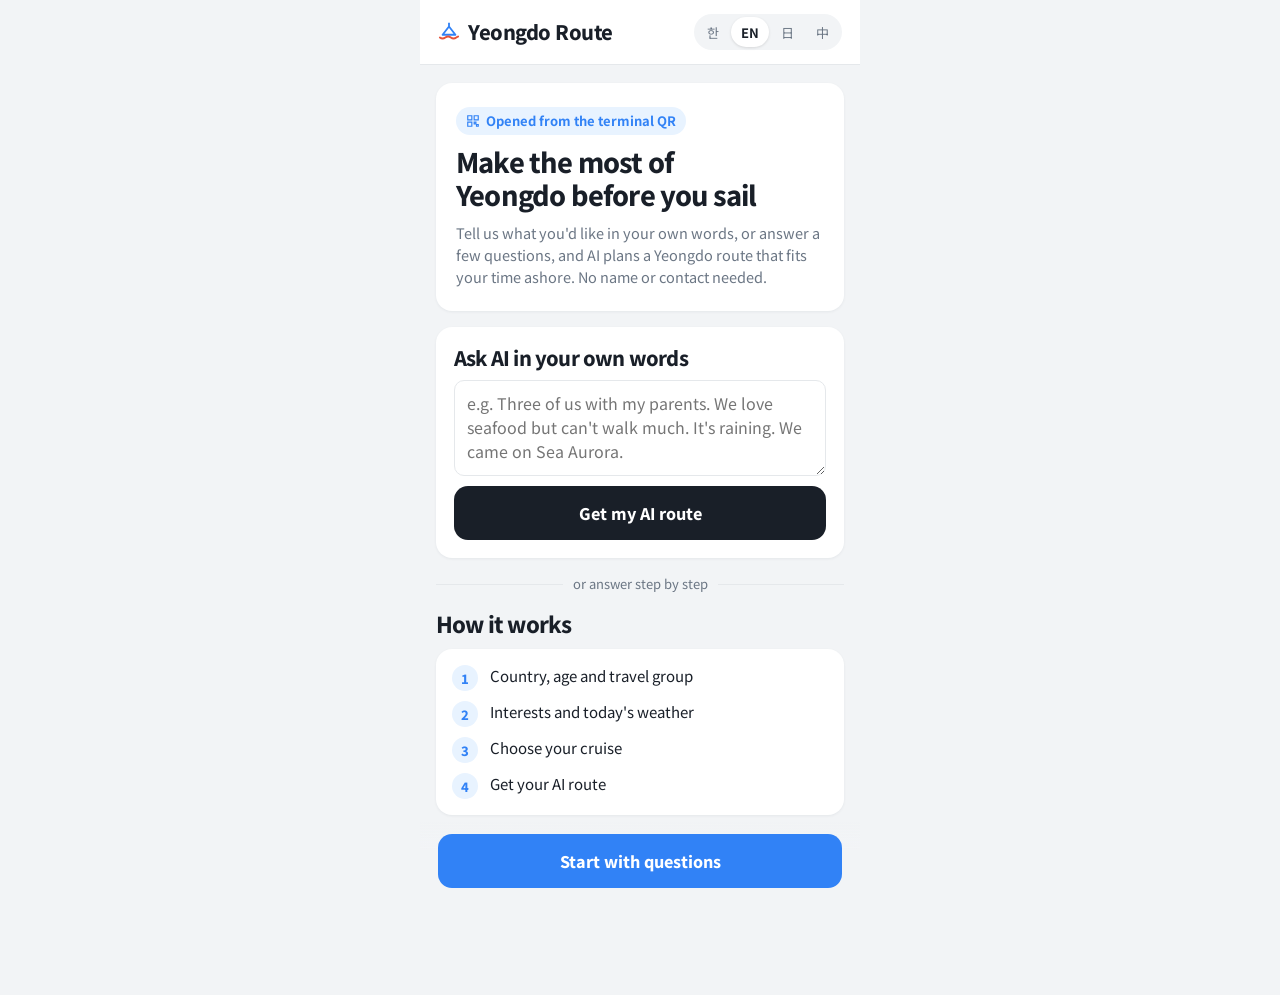
==== index.html @ 6f182263 "index.html을 js/·css/ 파일로 나누고 지도·크루즈·맛집 변경 반영 - index.html의 스크립트와 스타일을 js/01~14, css/style.css로 분리 - " ====
<!DOCTYPE html>
<html lang="ko" data-skin="a">
<head>
<meta charset="utf-8">
<meta name="viewport" content="width=device-width, initial-scale=1">
<title>영도 크루즈 동선 추천</title>
<link rel="preconnect" href="https://fonts.googleapis.com">
<link rel="preconnect" href="https://fonts.gstatic.com" crossorigin>
<link href="https://fonts.googleapis.com/css2?family=Do+Hyeon&family=Noto+Sans+KR:wght@400;500;700;800&display=swap" rel="stylesheet">
<link rel="stylesheet" href="css/style.css">
<link rel="stylesheet" href="css/skin-a.css">
</head>
<body>
<div class="app">
  <header class="top">
    <div class="brand" aria-label="Yeongdo Route">
      <svg width="22" height="22" viewBox="0 0 24 24" aria-hidden="true"><path d="M12 2v4M12 6l7 9H5l7-9z" fill="none" stroke="#fff" stroke-width="2" stroke-linejoin="round"/><path d="M2 18c2 1.5 4 1.5 6 0s4-1.5 6 0 4 1.5 6 0 2-1 2-1" fill="none" stroke="#e5533b" stroke-width="2" stroke-linecap="round"/></svg>
      <span id="brandText">영도 루트</span>
    </div>
    <div class="lang" id="langBar"></div>
  </header>
  <main id="screen" aria-live="polite"></main>
</div>
<div class="bar"><div class="bar-inner" id="actions"></div></div>

<!-- 순서가 중요해요: 위 파일에서 만든 것을 아래 파일이 씁니다. 새 파일은 14-start.js 바로 위에 넣으세요. -->
<script src="js/01-text.js"></script>
<script src="js/02-places.js"></script>
<script src="js/03-cruises.js"></script>
<script src="js/04-sample-data.js"></script>
<script src="js/05-travel.js"></script>
<script src="js/06-app.js"></script>
<script src="js/07-ai.js"></script>
<script src="js/08-questions.js"></script>
<script src="js/09-engine.js"></script>
<script src="js/10-map.js"></script>
<script src="js/11-food.js"></script>
<script src="js/12-result.js"></script>
<script src="js/13-ops.js"></script>
<script src="js/14-start.js"></script>
</body>
</html>
---- css/style.css ----
/* 기본 스타일 (담당: ② 화면)
   화면 배치, 버튼, 카드, 지도 상자 등 모든 기본 모양 */

:root{
  /* Layout: one phone-width column, step-by-step screens, sticky action bar at the bottom */
  --sea:#0d4a5c;
  --sea-deep:#08313d;
  --buoy:#e5533b;
  --sand:#f4f1ea;
  --paper:#ffffff;
  --ink:#1b2a30;
  --muted:#5f7178;
  --line:#dde3e2;
  --good:#2f8a5b;
  --warn:#c9822a;
  --display:"Do Hyeon","Noto Sans KR",system-ui,sans-serif;
  --body:"Noto Sans KR","Hiragino Sans","PingFang SC","Microsoft YaHei",system-ui,sans-serif;
  color-scheme:light;
}
*{box-sizing:border-box;min-width:0}
html,body{height:100%;margin:0}
body{background:var(--sand);color:var(--ink);font-family:var(--body);font-size:16px;line-height:1.5;-webkit-font-smoothing:antialiased}
.app{max-width:440px;margin:0 auto;min-height:100%;background:var(--paper);display:flex;flex-direction:column;box-shadow:0 0 0 1px var(--line)}
header.top{background:var(--sea);color:#fff;padding:14px 18px;display:flex;align-items:center;justify-content:space-between;gap:12px}
.brand{font-family:var(--display);font-size:20px;letter-spacing:.5px;display:flex;align-items:center;gap:8px}
.brand svg{flex:none}
.lang{display:flex;gap:4px}
.lang button{background:transparent;border:1px solid rgba(255,255,255,.35);color:#fff;border-radius:6px;padding:4px 7px;font-size:13px;cursor:pointer;font-family:var(--body);min-height:32px}
.lang button[aria-pressed="true"]{background:#fff;color:var(--sea);border-color:#fff;font-weight:700}
main{flex:1;padding:20px 18px 110px;display:flex;flex-direction:column;gap:18px}
h1,h2{font-family:var(--display);font-weight:400;margin:0;text-wrap:balance;line-height:1.25}
h1{font-size:28px;color:var(--sea-deep)}
h2{font-size:22px;color:var(--sea-deep)}
p{margin:0}
.muted{color:var(--muted);font-size:14px}
.progress{display:flex;gap:6px}
.progress span{flex:1;height:4px;border-radius:2px;background:var(--line)}
.progress span.on{background:var(--buoy)}
.options{display:grid;grid-template-columns:1fr 1fr;gap:10px}
.options.one{grid-template-columns:1fr}
.opt{border:1.5px solid var(--line);background:var(--paper);border-radius:12px;padding:14px 12px;text-align:left;font-size:15px;font-family:var(--body);color:var(--ink);cursor:pointer;display:flex;flex-direction:column;gap:2px;min-height:58px}
.opt small{color:var(--muted);font-size:13px}
.opt[aria-pressed="true"]{border-color:var(--sea);background:#e8f1f2;box-shadow:inset 0 0 0 1px var(--sea)}
.opt:focus-visible,.btn:focus-visible,.lang button:focus-visible,textarea:focus-visible,select:focus-visible,.link:focus-visible{outline:3px solid var(--buoy);outline-offset:2px}
.bar{position:fixed;left:0;right:0;bottom:0;display:flex;justify-content:center;pointer-events:none}
.bar-inner{width:100%;max-width:440px;padding:12px 18px calc(12px + env(safe-area-inset-bottom));background:linear-gradient(to top,var(--paper) 70%,rgba(255,255,255,0));display:flex;gap:10px;pointer-events:auto}
.btn{flex:1;border:none;border-radius:12px;padding:15px;font-size:16px;font-weight:700;font-family:var(--body);cursor:pointer;background:var(--buoy);color:#fff;min-height:48px}
.btn.ghost{flex:0 0 auto;background:var(--paper);color:var(--sea);border:1.5px solid var(--line);padding:15px 18px}
.btn.sea{background:var(--sea)}
.btn:disabled{background:#c9d1d1;cursor:not-allowed}
.hero{background:var(--sea);color:#fff;border-radius:16px;padding:20px;display:flex;flex-direction:column;gap:10px;position:relative;overflow:hidden}
.hero h1{color:#fff;font-size:27px}
.hero p{color:#cfe2e5;font-size:14.5px}
.hero .wave{position:absolute;right:-10px;bottom:-6px;opacity:.18}
.qr-tag{display:inline-flex;align-items:center;gap:6px;background:rgba(255,255,255,.14);border-radius:999px;padding:4px 10px;font-size:13px;width:fit-content}
.aibox{border:1.5px solid var(--sea);border-radius:14px;padding:14px;display:flex;flex-direction:column;gap:10px;background:#f3f8f9}
textarea{width:100%;min-height:96px;border:1px solid var(--line);border-radius:10px;padding:10px 12px;font:16px/1.5 var(--body);color:var(--ink);background:#fff;resize:vertical}
select{width:100%;min-height:44px;border:1px solid var(--line);border-radius:10px;padding:0 10px;font:16px var(--body);background:#fff;color:var(--ink)}
.or{display:flex;align-items:center;gap:10px;color:var(--muted);font-size:13px}
.or::before,.or::after{content:"";flex:1;height:1px;background:var(--line)}
.steps-list{display:grid;gap:10px;margin:0;padding:0;list-style:none}
.steps-list li{display:flex;gap:12px;align-items:flex-start;font-size:15px}
.steps-list b{flex:none;width:26px;height:26px;border-radius:50%;background:#e8f1f2;color:var(--sea);display:grid;place-items:center;font-size:13px}
.ship{border:1.5px solid var(--line);border-radius:12px;padding:14px;display:flex;flex-direction:column;gap:6px;background:var(--paper);cursor:pointer;text-align:left;font-family:var(--body);color:var(--ink)}
.datebar{display:flex;flex-direction:column;gap:8px}
.datebar .dl{font-size:13.5px;font-weight:700;color:var(--sea-deep)}
.dchips{display:flex;gap:6px;overflow-x:auto;padding-bottom:2px}
.dchips button{flex:none;border:1.5px solid var(--line);background:var(--paper);border-radius:999px;padding:7px 12px;font:600 13.5px var(--body);color:var(--ink);cursor:pointer;min-height:36px}
.dchips button[aria-pressed="true"]{border-color:var(--sea);background:var(--sea);color:#fff}
.dchips button:focus-visible,.dpick input:focus-visible{outline:3px solid var(--buoy);outline-offset:2px}
.dpick{display:flex;align-items:center;gap:8px;font-size:13.5px;color:var(--muted)}
.dpick input{font:500 14px var(--body);padding:6px 8px;border:1.5px solid var(--line);border-radius:10px;color:var(--ink);background:var(--paper)}
.nodate{font-size:14px;color:#a7341f;background:#fdece8;border-radius:10px;padding:10px 12px}
.ship[aria-pressed="true"]{border-color:var(--sea);background:#e8f1f2;box-shadow:inset 0 0 0 1px var(--sea)}
.ship .row{display:flex;justify-content:space-between;align-items:center;gap:8px}
.ship strong{font-size:16px}
.times{font-variant-numeric:tabular-nums;font-size:14px;color:var(--muted)}
.pill{font-size:13px;border-radius:999px;padding:2px 9px;font-weight:700;white-space:nowrap}
.pill.high{background:#fbe3dd;color:#b23a24}
.pill.mid{background:#fbefd9;color:#8a5a14}
.pill.low{background:#dff1e6;color:#21653f}
.chips{display:flex;flex-wrap:wrap;gap:6px}
.chip{background:#e8f1f2;color:var(--sea);border-radius:999px;padding:4px 10px;font-size:13px}
.alert{border-radius:12px;padding:12px 14px;background:#fdece8;border-left:4px solid var(--buoy);font-size:14.5px;display:flex;flex-direction:column;gap:2px}
.alert strong{color:#a7341f;font-variant-numeric:tabular-nums}
.ainote{border-radius:12px;padding:12px 14px;background:#e8f1f2;font-size:15px}
.timeline{list-style:none;margin:0;padding:0;display:flex;flex-direction:column}
.tl{display:grid;grid-template-columns:52px 18px 1fr;gap:0 10px}
.tl .t{font-variant-numeric:tabular-nums;font-weight:700;font-size:15px;color:var(--sea-deep);padding-top:1px}
.tl .rail{display:flex;flex-direction:column;align-items:center}
.tl .dot{width:12px;height:12px;border-radius:50%;background:var(--buoy);margin-top:6px;flex:none}
.tl .dot.end{background:var(--sea)}
.tl .line{flex:1;width:2px;background:var(--line);margin:4px 0}
.tl .body{padding-bottom:16px;display:flex;flex-direction:column;gap:3px}
.tl .body strong{font-size:16px}
.tl .body .d{font-size:13.5px;color:var(--muted)}
.leg{display:flex;flex-direction:column;gap:4px;margin-bottom:4px}
.modes{display:flex;flex-wrap:wrap;gap:4px}
.mode{font-size:13px;border:1px solid var(--line);border-radius:999px;padding:2px 9px;color:var(--muted);white-space:nowrap;font-variant-numeric:tabular-nums}
.mode.on{background:#dff1e6;border-color:var(--good);color:#21653f;font-weight:700}
.tl .move{font-size:13px;color:var(--muted);display:flex;align-items:center;gap:4px}
.rt{font-size:14px;font-weight:700;color:var(--ink);font-variant-numeric:tabular-nums;white-space:nowrap}
.rt .st{color:var(--warn)}
.rt small{font-weight:400;color:var(--muted);font-size:13px}
.maps{display:flex;flex-wrap:wrap;gap:6px;margin-top:4px}
.maps a{font-size:13px;color:var(--sea);border:1px solid var(--line);border-radius:999px;padding:6px 12px;text-decoration:none;min-height:32px;display:inline-flex;align-items:center}
.maps a:focus-visible{outline:3px solid var(--buoy);outline-offset:2px}
.tag-out{font-size:12px;background:#fbefd9;color:#8a5a14;border-radius:4px;padding:1px 6px;margin-left:6px;vertical-align:2px}
.card{border:1px solid var(--line);border-radius:14px;padding:16px;display:flex;flex-direction:column;gap:10px}
.stats{display:grid;grid-template-columns:repeat(3,1fr);gap:8px}
.stat{background:var(--sand);border-radius:10px;padding:10px 8px;text-align:center}
.stat .n{font-family:var(--display);font-size:24px;color:var(--sea-deep);font-variant-numeric:tabular-nums;line-height:1.1}
.stat .l{font-size:13px;color:var(--muted)}
.meter{height:8px;border-radius:4px;background:var(--line);overflow:hidden}
.meter i{display:block;height:100%;background:var(--sea)}
.reasons{margin:0;padding-left:18px;display:flex;flex-direction:column;gap:6px;font-size:14.5px}
.demo{font-size:13px;color:var(--muted);text-align:center}
.stars{display:flex;gap:6px}
.stars button{flex:1;border:1.5px solid var(--line);background:var(--paper);border-radius:10px;padding:10px 0;font-size:18px;cursor:pointer;color:var(--warn);min-height:44px}
.stars button[aria-pressed="true"]{background:#fbefd9;border-color:var(--warn)}
.mapbox{border:1px solid var(--line);border-radius:14px;overflow:hidden;background:#dcebee}
#smap svg{display:block;width:100%;height:auto}
.adtoggle svg{flex:none}
.adtoggle{white-space:nowrap}
#nmap{width:100%;height:320px;display:none}
.map-cap{display:flex;justify-content:space-between;align-items:center;gap:8px;padding:8px 12px;background:var(--paper);border-top:1px solid var(--line);font-size:12.5px;color:var(--muted)}
.npin{background:var(--buoy);color:#fff;border:2px solid #fff;border-radius:50%;width:26px;height:26px;display:grid;place-items:center;font:700 13px var(--body);box-shadow:0 1px 4px rgba(0,0,0,.35)}
.npin.t{background:var(--sea)}
.ad-pin{cursor:pointer}
.ad-pin:focus{outline:none}
.ad-pin:focus-visible rect.bg{stroke:var(--sea);stroke-width:3}
.nad{display:flex;flex-direction:column;align-items:center;cursor:pointer}
.nad .ic{position:relative;width:30px;height:30px;border-radius:8px;background:#e0442d;border:2px solid #fff;box-shadow:0 1px 4px rgba(0,0,0,.35);display:grid;place-items:center}
.nad .ic i{position:absolute;top:-7px;right:-9px;font:700 8.5px/1 var(--body);font-style:normal;background:#fff;color:#e0442d;border:1px solid #e0442d;border-radius:3px;padding:1px 2px}
.nad .nm{font:600 11.5px var(--body);color:#1b2a30;text-shadow:0 0 3px #fff,0 0 3px #fff,0 0 3px #fff;margin-top:2px;white-space:nowrap}
.adtoggle{border:1px solid var(--line);background:var(--paper);border-radius:999px;padding:3px 10px;font:600 12px var(--body);color:#e0442d;cursor:pointer;display:inline-flex;align-items:center;gap:5px}
.adtoggle[aria-pressed="false"]{color:var(--muted)}
.adtoggle:focus-visible{outline:3px solid var(--buoy);outline-offset:2px}
.adcard{border:1.5px solid #f3c6bd;background:#fff7f5;border-radius:12px;padding:12px 14px;display:flex;flex-direction:column;gap:4px}
.adcard .top{display:flex;align-items:center;gap:8px;justify-content:space-between}
.adcard .lbl{font:700 10.5px var(--body);color:#e0442d;border:1px solid #e0442d;border-radius:4px;padding:1px 5px;flex:none}
.adcard strong{font-size:16px}
.adcard .promo{color:#a7341f;font-weight:700;font-size:14px}
.adlist{display:flex;gap:8px;overflow-x:auto;padding-bottom:2px}
.adgroups{display:flex;flex-direction:column;gap:10px}
.adgroup{display:flex;flex-direction:column;gap:5px}
.adg-h{font-size:13.5px;font-weight:700;color:var(--sea-deep);display:flex;align-items:center;gap:6px}
.adg-h .num{width:20px;height:20px;border-radius:50%;background:var(--buoy);color:#fff;display:grid;place-items:center;font-size:11.5px}
.adlist small{color:var(--muted);font-size:11.5px}
.adnear{display:flex;flex-wrap:wrap;gap:6px;align-items:center;margin-top:4px;font-size:12.5px}
.adnear b{color:#a7341f;font-size:12px}
.adnear button{border:1px solid #f3c6bd;background:#fff7f5;border-radius:999px;padding:4px 10px;font:500 12.5px var(--body);color:#7a2a1c;cursor:pointer;display:inline-flex;align-items:center;gap:5px}
.adnear button:focus-visible{outline:3px solid var(--buoy);outline-offset:2px}
.adnear .dot{width:7px;height:7px;border-radius:2px;background:#e0442d}
.adlist button{flex:none;border:1px solid var(--line);background:var(--paper);border-radius:999px;padding:6px 12px;font:500 13px var(--body);color:var(--ink);cursor:pointer;display:inline-flex;align-items:center;gap:6px}
.adlist button[aria-pressed="true"]{border-color:#e0442d;color:#a7341f;background:#fff7f5}
.adlist button:focus-visible{outline:3px solid var(--buoy);outline-offset:2px}
.adlist .dot{width:8px;height:8px;border-radius:2px;background:#e0442d}
.envb{display:inline-block;font-size:11px;font-weight:700;border-radius:4px;padding:0 5px;margin-right:2px;vertical-align:1px}
.envb.in{background:#e3eef6;color:#1f5f8b}.envb.semi{background:#efeadf;color:#7a6234}.envb.out{background:#e4f1e6;color:#2f6b3d}
.wxbar{display:flex;flex-wrap:wrap;gap:4px 10px;align-items:center;border-radius:10px;padding:8px 12px;font-size:13.5px;background:#e8f1f2;color:var(--sea-deep)}
.wxbar.rain{background:#e3eef6;color:#1f4f73}.wxbar.hot{background:#fbefd9;color:#7a4e12}.wxbar.cold{background:#eceff3;color:#3a4a5a}
.alert .spare{display:block;margin-top:4px;font-size:13.5px;color:var(--good)}
.alert .spare b{font-weight:700}
.course-name{font-family:var(--display);font-size:24px;color:var(--sea-deep)}
.link{background:none;border:0;color:var(--sea);text-decoration:underline;font:14px var(--body);cursor:pointer;padding:8px 0;min-height:44px}
label.f{display:grid;gap:4px;font-size:14px;color:var(--muted)}
/* operator analysis */
.find{font-family:var(--display);font-size:26px;line-height:1.2;color:var(--sea-deep)}
.kpis{display:grid;grid-template-columns:repeat(3,minmax(0,1fr));gap:8px}
.rows{display:grid;gap:8px}
.drow{display:grid;grid-template-columns:7.5em minmax(0,1fr) 3.6em;gap:8px;align-items:center;font-size:14px}
.drow .nm{overflow-wrap:anywhere;line-height:1.25}
.track{position:relative;height:18px;background:var(--sand);border-radius:4px}
.track .pl{position:absolute;top:0;bottom:0;left:0;border-right:2px solid var(--sea-deep)}
.track .ac{position:absolute;top:5px;height:8px;left:0;border-radius:4px;background:var(--sea)}
.track .ac.up{background:var(--buoy)}
.drow .v{text-align:right;font-variant-numeric:tabular-nums;white-space:nowrap;font-weight:700}
.legend{display:flex;flex-wrap:wrap;gap:12px;font-size:13px;color:var(--muted)}
.legend i{display:inline-block;width:12px;height:12px;border-radius:3px;vertical-align:-1px;margin-right:4px}
.srow{display:grid;grid-template-columns:4.5em minmax(0,1fr) 5.4em;gap:8px;align-items:center;font-size:14px}
.stack{display:flex;height:22px;border-radius:5px;overflow:hidden}
.stack span{display:block;height:100%}
.hours{display:grid;grid-template-columns:repeat(9,minmax(0,1fr));gap:4px;align-items:end;height:120px}
.hours div{display:flex;flex-direction:column;justify-content:flex-end;align-items:center;height:100%;font-size:13px;color:var(--muted)}
.hours b{display:block;width:80%;background:var(--sea);border-radius:4px 4px 0 0}
.hours b.pk{background:var(--buoy)}
.rv{border-top:1px solid var(--line);padding-top:10px;font-size:14.5px}
.rv .meta{font-size:13px;color:var(--muted)}
.todo{margin:0;padding-left:18px;display:grid;gap:6px;font-size:14.5px}
/* 영도 맛집 목록 */
.fcats{display:flex;gap:6px;overflow-x:auto;padding-bottom:2px}
.fcats button{flex:none;border:1px solid var(--line);background:var(--paper);border-radius:999px;padding:6px 12px;font:500 13px var(--body);color:var(--ink);cursor:pointer;min-height:34px}
.fcats button[aria-pressed="true"]{border-color:var(--sea);background:#e8f1f2;color:var(--sea);font-weight:700}
.fcats button:focus-visible,.fmore:focus-visible{outline:3px solid var(--buoy);outline-offset:2px}
.flist{list-style:none;margin:0;padding:0;display:flex;flex-direction:column}
.fd{border-top:1px solid var(--line);padding:10px 0;display:flex;flex-direction:column;gap:2px}
.fd:first-child{border-top:0}
.fd .nm{display:flex;align-items:center;gap:6px;flex-wrap:wrap}
.fd strong{font-size:15.5px}
.fd .meta{font-size:13px;color:var(--muted);display:flex;flex-wrap:wrap;gap:4px 8px;align-items:center}
.fd .meta .st{color:var(--warn);font-weight:700}
.fd .ds{font-size:13.5px;color:var(--ink)}
.fd .fad{font-size:12.5px;color:var(--muted)}
.fd .fhr{font-size:12.5px;color:var(--ink);background:#f3f6f7;border-radius:6px;padding:3px 8px;align-self:flex-start}
.nearb{font-size:11.5px;font-weight:700;background:#dff1e6;color:#21653f;border-radius:4px;padding:1px 6px;display:inline-flex;align-items:center;gap:4px}
.nearb .num{width:15px;height:15px;border-radius:50%;background:var(--buoy);color:#fff;display:grid;place-items:center;font-size:9.5px}
.fbadge{font-size:11.5px;border:1px solid #c9d9db;color:var(--sea);border-radius:4px;padding:0 5px}
.fmore{border:1.5px solid var(--line);background:var(--paper);border-radius:10px;padding:10px;font:600 14px var(--body);color:var(--sea);cursor:pointer;min-height:44px}
@media (prefers-reduced-motion:no-preference){
  main>*{animation:rise .28s ease both}
  @keyframes rise{from{transform:translateY(6px)}to{transform:none}}
}
---- css/skin-a.css ----
/* 디자인 A "클린 블루" 덮어쓰기 (담당: ② 화면)
   이 파일을 index.html에서 빼고 <html>의 data-skin="a"를 지우면 이전 디자인으로 돌아갑니다. */

/* ===== 디자인 A "클린 블루" =====
   이 <style id="redesign"> 블록을 지우고 <html>의 data-skin="a"를 빼면 이전 디자인으로 돌아갑니다.
   흰 바탕·회색 배경·파란 포인트, 굵은 고딕 (한국 금융앱처럼 깔끔하게) */
html[data-skin]{--r:16px}
html[data-skin="a"]{
  --sea:#3182f6;--sea-deep:#191f28;--buoy:#3182f6;--sand:#f2f4f6;--paper:#ffffff;--ink:#191f28;
  --muted:#6b7684;--line:#e5e8eb;--good:#0f9d58;--warn:#d9822b;--tint:#e8f3ff;--hl:#3182f6;
  --display:"Noto Sans KR",system-ui,sans-serif;--body:"Noto Sans KR","Hiragino Sans","PingFang SC",system-ui,sans-serif;
  --shadow:0 1px 3px rgba(0,27,55,.06);
}
html[data-skin] body{background:var(--sand)}
html[data-skin] body{word-break:keep-all;overflow-wrap:anywhere}
html[data-skin] .app{background:var(--sand);box-shadow:none}
html[data-skin] main{gap:16px;padding:18px 16px 120px}
html[data-skin] h1,html[data-skin] h2,html[data-skin] .course-name{font-family:var(--display);color:var(--sea-deep);text-wrap:balance}
html[data-skin="a"] h1,html[data-skin="a"] h2,html[data-skin="a"] .course-name{font-weight:800;letter-spacing:-.8px}
html[data-skin] .course-name{font-size:26px}
html[data-skin] .muted{color:var(--muted)}
/* 헤더 */
html[data-skin="a"] header.top{background:var(--paper);color:var(--ink);border-bottom:1px solid var(--line)}
html[data-skin="a"] .brand{font-family:var(--display);font-weight:800;color:var(--ink);letter-spacing:-.5px}
html[data-skin="a"] .brand svg path:first-child{stroke:var(--sea)}
html[data-skin] .lang{background:var(--sand);padding:3px;border-radius:999px;gap:2px}
html[data-skin] .lang button{border:0;border-radius:999px;color:var(--muted);padding:4px 10px;min-height:30px;background:transparent}
html[data-skin] .lang button[aria-pressed="true"]{background:var(--paper);color:var(--ink);box-shadow:0 1px 3px rgba(0,0,0,.12)}
/* 첫 화면 */
html[data-skin] .hero{border-radius:var(--r);padding:24px 20px;box-shadow:var(--shadow)}
html[data-skin="a"] .hero{background:var(--paper);color:var(--ink)}
html[data-skin="a"] .hero h1{color:var(--ink);font-size:27px}
html[data-skin="a"] .hero p{color:var(--muted)}
html[data-skin="a"] .hero .wave{display:none}
html[data-skin="a"] .qr-tag{background:var(--tint);color:var(--sea);font-weight:700}
html[data-skin] .qr-tag svg path{stroke:currentColor}
html[data-skin] .aibox{border:0;border-radius:var(--r);background:var(--paper);box-shadow:var(--shadow);padding:18px}
html[data-skin] .steps-list{background:var(--paper);border-radius:var(--r);padding:16px;box-shadow:var(--shadow)}
html[data-skin] .steps-list b{background:var(--tint);color:var(--sea);font-weight:800}
/* 질문 */
html[data-skin] .progress span{height:5px;border-radius:3px;background:var(--line)}
html[data-skin] .progress span.on{background:var(--sea)}
html[data-skin] .opt,html[data-skin] .ship{border:2px solid transparent;border-radius:var(--r);background:var(--paper);box-shadow:var(--shadow);position:relative}
html[data-skin] .opt span{font-weight:700}
html[data-skin] .opt[aria-pressed="true"],html[data-skin] .ship[aria-pressed="true"]{border-color:var(--sea);background:var(--tint);box-shadow:none}
html[data-skin] .opt[aria-pressed="true"]::after,html[data-skin] .ship[aria-pressed="true"]::after{content:"";position:absolute;top:10px;right:10px;width:20px;height:20px;border-radius:50%;background:var(--sea) url("data:image/svg+xml,%3Csvg xmlns='http://www.w3.org/2000/svg' viewBox='0 0 24 24'%3E%3Cpath d='M6 12.5l4 4 8-9' fill='none' stroke='%23fff' stroke-width='3' stroke-linecap='round' stroke-linejoin='round'/%3E%3C/svg%3E") center/14px no-repeat}
html[data-skin] .ship[aria-pressed="true"]::after{top:auto;bottom:12px}
/* 버튼 */
html[data-skin] .bar-inner{background:linear-gradient(to top,var(--sand) 65%,rgba(0,0,0,0))}
html[data-skin] .btn{border-radius:14px;background:var(--buoy);box-shadow:none;font-weight:800}
html[data-skin] .btn.sea{background:var(--sea-deep)}
html[data-skin] .btn:disabled{background:#c9d1d6}
html[data-skin] .btn.ghost{background:var(--paper);color:var(--ink);border:0;box-shadow:var(--shadow)}
/* 결과 */
html[data-skin] .chip{background:var(--paper);color:var(--sea-deep);border:1px solid var(--line);font-weight:600}
html[data-skin] .alert{background:var(--paper);border-left:0;border-radius:var(--r);box-shadow:var(--shadow);padding:16px}
html[data-skin] .alert strong{color:var(--sea);font-size:18px;font-weight:800}
html[data-skin] .wxbar{border-radius:12px;background:var(--tint);color:var(--sea-deep)}
html[data-skin] .card,html[data-skin] .timeline,html[data-skin] .mapbox{border:0;border-radius:var(--r);background:var(--paper);box-shadow:var(--shadow)}
html[data-skin] .card{padding:18px}
html[data-skin] .timeline{padding:18px 16px 4px}
html[data-skin] .tl .t{color:var(--sea-deep);font-weight:800}
html[data-skin] .tl .dot{background:var(--sea);box-shadow:0 0 0 4px var(--tint)}
html[data-skin] .tl .dot.end{background:var(--sea-deep)}
html[data-skin] .tl .line{background:var(--line)}
html[data-skin] .tl .adnear .dot,html[data-skin] .adlist .dot{width:7px;height:7px;border-radius:2px;box-shadow:none;margin:0;background:#e0442d;flex:none}
html[data-skin] .stat{background:var(--sand);border-radius:12px}
html[data-skin] .stat .n{font-family:var(--display);color:var(--sea-deep)}
html[data-skin] .meter i{background:var(--sea)}
html[data-skin] .map-cap{flex-wrap:wrap;row-gap:6px}
html[data-skin] .stars button{border-radius:12px}
html[data-skin] .fmore{border-radius:14px}
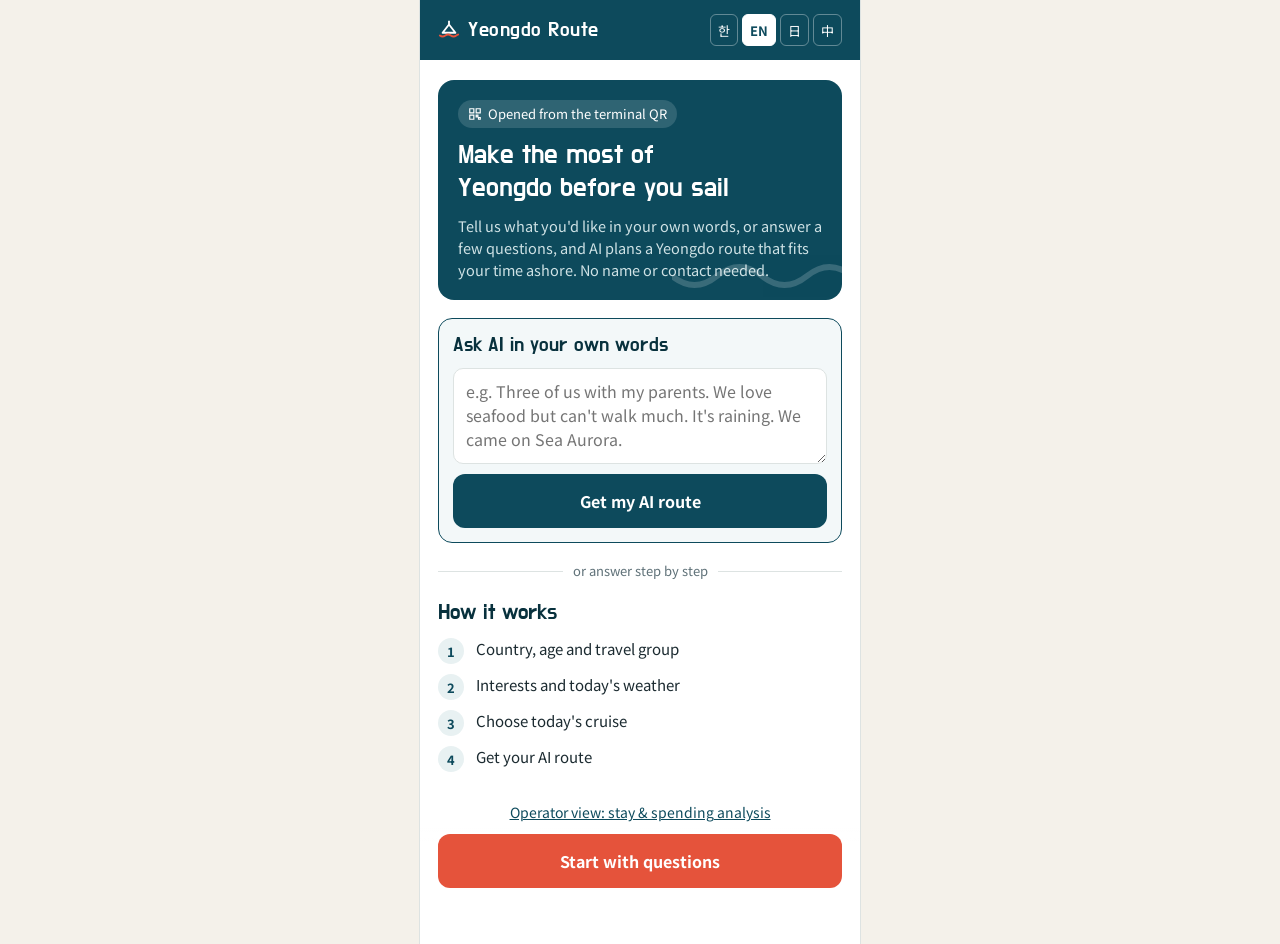
==== commit 44691fb8: "Add category tabs to result screen Split the "Yeongdo course" result screen into five tabs (map, sch" ====
--- a/index.html
+++ b/index.html
@@ -1,14 +1,222 @@
 <!DOCTYPE html>
-<html lang="ko" data-skin="a">
+<html lang="ko">
 <head>
 <meta charset="utf-8">
 <meta name="viewport" content="width=device-width, initial-scale=1">
 <title>영도 크루즈 동선 추천</title>
 <link rel="preconnect" href="https://fonts.googleapis.com">
 <link rel="preconnect" href="https://fonts.gstatic.com" crossorigin>
-<link href="https://fonts.googleapis.com/css2?family=Do+Hyeon&family=Noto+Sans+KR:wght@400;500;700;800&display=swap" rel="stylesheet">
-<link rel="stylesheet" href="css/style.css">
-<link rel="stylesheet" href="css/skin-a.css">
+<link href="https://fonts.googleapis.com/css2?family=Do+Hyeon&family=Noto+Sans+KR:wght@400;500;700&display=swap" rel="stylesheet">
+<style>
+:root{
+  /* Layout: one phone-width column, step-by-step screens, sticky action bar at the bottom */
+  --sea:#0d4a5c;
+  --sea-deep:#08313d;
+  --buoy:#e5533b;
+  --sand:#f4f1ea;
+  --paper:#ffffff;
+  --ink:#1b2a30;
+  --muted:#5f7178;
+  --line:#dde3e2;
+  --good:#2f8a5b;
+  --warn:#c9822a;
+  --display:"Do Hyeon","Noto Sans KR",system-ui,sans-serif;
+  --body:"Noto Sans KR","Hiragino Sans","PingFang SC","Microsoft YaHei",system-ui,sans-serif;
+  color-scheme:light;
+}
+*{box-sizing:border-box;min-width:0}
+html,body{height:100%;margin:0}
+body{background:var(--sand);color:var(--ink);font-family:var(--body);font-size:16px;line-height:1.5;-webkit-font-smoothing:antialiased}
+.app{max-width:440px;margin:0 auto;min-height:100%;background:var(--paper);display:flex;flex-direction:column;box-shadow:0 0 0 1px var(--line)}
+header.top{background:var(--sea);color:#fff;padding:14px 18px;display:flex;align-items:center;justify-content:space-between;gap:12px}
+.brand{font-family:var(--display);font-size:20px;letter-spacing:.5px;display:flex;align-items:center;gap:8px}
+.brand svg{flex:none}
+.lang{display:flex;gap:4px}
+.lang button{background:transparent;border:1px solid rgba(255,255,255,.35);color:#fff;border-radius:6px;padding:4px 7px;font-size:13px;cursor:pointer;font-family:var(--body);min-height:32px}
+.lang button[aria-pressed="true"]{background:#fff;color:var(--sea);border-color:#fff;font-weight:700}
+main{flex:1;padding:20px 18px 110px;display:flex;flex-direction:column;gap:18px}
+h1,h2{font-family:var(--display);font-weight:400;margin:0;text-wrap:balance;line-height:1.25}
+h1{font-size:28px;color:var(--sea-deep)}
+h2{font-size:22px;color:var(--sea-deep)}
+p{margin:0}
+.muted{color:var(--muted);font-size:14px}
+.progress{display:flex;gap:6px}
+.progress span{flex:1;height:4px;border-radius:2px;background:var(--line)}
+.progress span.on{background:var(--buoy)}
+.options{display:grid;grid-template-columns:1fr 1fr;gap:10px}
+.options.one{grid-template-columns:1fr}
+.opt{border:1.5px solid var(--line);background:var(--paper);border-radius:12px;padding:14px 12px;text-align:left;font-size:15px;font-family:var(--body);color:var(--ink);cursor:pointer;display:flex;flex-direction:column;gap:2px;min-height:58px}
+.opt small{color:var(--muted);font-size:13px}
+.opt[aria-pressed="true"]{border-color:var(--sea);background:#e8f1f2;box-shadow:inset 0 0 0 1px var(--sea)}
+.opt:focus-visible,.btn:focus-visible,.lang button:focus-visible,textarea:focus-visible,select:focus-visible,.link:focus-visible{outline:3px solid var(--buoy);outline-offset:2px}
+.bar{position:fixed;left:0;right:0;bottom:0;display:flex;justify-content:center;pointer-events:none}
+.bar-inner{width:100%;max-width:440px;padding:12px 18px calc(12px + env(safe-area-inset-bottom));background:linear-gradient(to top,var(--paper) 70%,rgba(255,255,255,0));display:flex;gap:10px;pointer-events:auto}
+.btn{flex:1;border:none;border-radius:12px;padding:15px;font-size:16px;font-weight:700;font-family:var(--body);cursor:pointer;background:var(--buoy);color:#fff;min-height:48px}
+.btn.ghost{flex:0 0 auto;background:var(--paper);color:var(--sea);border:1.5px solid var(--line);padding:15px 18px}
+.btn.sea{background:var(--sea)}
+.btn:disabled{background:#c9d1d1;cursor:not-allowed}
+.hero{background:var(--sea);color:#fff;border-radius:16px;padding:20px;display:flex;flex-direction:column;gap:10px;position:relative;overflow:hidden}
+.hero h1{color:#fff;font-size:27px}
+.hero p{color:#cfe2e5;font-size:14.5px}
+.hero .wave{position:absolute;right:-10px;bottom:-6px;opacity:.18}
+.qr-tag{display:inline-flex;align-items:center;gap:6px;background:rgba(255,255,255,.14);border-radius:999px;padding:4px 10px;font-size:13px;width:fit-content}
+.aibox{border:1.5px solid var(--sea);border-radius:14px;padding:14px;display:flex;flex-direction:column;gap:10px;background:#f3f8f9}
+textarea{width:100%;min-height:96px;border:1px solid var(--line);border-radius:10px;padding:10px 12px;font:16px/1.5 var(--body);color:var(--ink);background:#fff;resize:vertical}
+select{width:100%;min-height:44px;border:1px solid var(--line);border-radius:10px;padding:0 10px;font:16px var(--body);background:#fff;color:var(--ink)}
+.or{display:flex;align-items:center;gap:10px;color:var(--muted);font-size:13px}
+.or::before,.or::after{content:"";flex:1;height:1px;background:var(--line)}
+.steps-list{display:grid;gap:10px;margin:0;padding:0;list-style:none}
+.steps-list li{display:flex;gap:12px;align-items:flex-start;font-size:15px}
+.steps-list b{flex:none;width:26px;height:26px;border-radius:50%;background:#e8f1f2;color:var(--sea);display:grid;place-items:center;font-size:13px}
+.ship{border:1.5px solid var(--line);border-radius:12px;padding:14px;display:flex;flex-direction:column;gap:6px;background:var(--paper);cursor:pointer;text-align:left;font-family:var(--body);color:var(--ink)}
+.ship[aria-pressed="true"]{border-color:var(--sea);background:#e8f1f2;box-shadow:inset 0 0 0 1px var(--sea)}
+.ship .row{display:flex;justify-content:space-between;align-items:center;gap:8px}
+.ship strong{font-size:16px}
+.times{font-variant-numeric:tabular-nums;font-size:14px;color:var(--muted)}
+.pill{font-size:13px;border-radius:999px;padding:2px 9px;font-weight:700;white-space:nowrap}
+.pill.high{background:#fbe3dd;color:#b23a24}
+.pill.mid{background:#fbefd9;color:#8a5a14}
+.pill.low{background:#dff1e6;color:#21653f}
+.chips{display:flex;flex-wrap:wrap;gap:6px}
+.chip{background:#e8f1f2;color:var(--sea);border-radius:999px;padding:4px 10px;font-size:13px}
+.alert{border-radius:12px;padding:12px 14px;background:#fdece8;border-left:4px solid var(--buoy);font-size:14.5px;display:flex;flex-direction:column;gap:2px}
+.alert strong{color:#a7341f;font-variant-numeric:tabular-nums}
+.ainote{border-radius:12px;padding:12px 14px;background:#e8f1f2;font-size:15px}
+.timeline{list-style:none;margin:0;padding:0;display:flex;flex-direction:column}
+.tl{display:grid;grid-template-columns:52px 18px 1fr;gap:0 10px}
+.tl .t{font-variant-numeric:tabular-nums;font-weight:700;font-size:15px;color:var(--sea-deep);padding-top:1px}
+.tl .rail{display:flex;flex-direction:column;align-items:center}
+.tl .dot{width:12px;height:12px;border-radius:50%;background:var(--buoy);margin-top:6px;flex:none}
+.tl .dot.end{background:var(--sea)}
+.tl .line{flex:1;width:2px;background:var(--line);margin:4px 0}
+.tl .body{padding-bottom:16px;display:flex;flex-direction:column;gap:3px}
+.tl .body strong{font-size:16px}
+.tl .body .d{font-size:13.5px;color:var(--muted)}
+.leg{display:flex;flex-direction:column;gap:4px;margin-bottom:4px}
+.modes{display:flex;flex-wrap:wrap;gap:4px}
+.mode{font-size:13px;border:1px solid var(--line);border-radius:999px;padding:2px 9px;color:var(--muted);white-space:nowrap;font-variant-numeric:tabular-nums}
+.mode.on{background:#dff1e6;border-color:var(--good);color:#21653f;font-weight:700}
+.tl .move{font-size:13px;color:var(--muted);display:flex;align-items:center;gap:4px}
+.rt{font-size:14px;font-weight:700;color:var(--ink);font-variant-numeric:tabular-nums;white-space:nowrap}
+.rt .st{color:var(--warn)}
+.rt small{font-weight:400;color:var(--muted);font-size:13px}
+.maps{display:flex;flex-wrap:wrap;gap:6px;margin-top:4px}
+.maps a{font-size:13px;color:var(--sea);border:1px solid var(--line);border-radius:999px;padding:6px 12px;text-decoration:none;min-height:32px;display:inline-flex;align-items:center}
+.maps a:focus-visible{outline:3px solid var(--buoy);outline-offset:2px}
+.tag-out{font-size:12px;background:#fbefd9;color:#8a5a14;border-radius:4px;padding:1px 6px;margin-left:6px;vertical-align:2px}
+.card{border:1px solid var(--line);border-radius:14px;padding:16px;display:flex;flex-direction:column;gap:10px}
+.stats{display:grid;grid-template-columns:repeat(3,1fr);gap:8px}
+.stat{background:var(--sand);border-radius:10px;padding:10px 8px;text-align:center}
+.stat .n{font-family:var(--display);font-size:24px;color:var(--sea-deep);font-variant-numeric:tabular-nums;line-height:1.1}
+.stat .l{font-size:13px;color:var(--muted)}
+.meter{height:8px;border-radius:4px;background:var(--line);overflow:hidden}
+.meter i{display:block;height:100%;background:var(--sea)}
+.reasons{margin:0;padding-left:18px;display:flex;flex-direction:column;gap:6px;font-size:14.5px}
+.demo{font-size:13px;color:var(--muted);text-align:center}
+.stars{display:flex;gap:6px}
+.stars button{flex:1;border:1.5px solid var(--line);background:var(--paper);border-radius:10px;padding:10px 0;font-size:18px;cursor:pointer;color:var(--warn);min-height:44px}
+.stars button[aria-pressed="true"]{background:#fbefd9;border-color:var(--warn)}
+.mapbox{border:1px solid var(--line);border-radius:14px;overflow:hidden;background:#dcebee}
+#smap svg{display:block;width:100%;height:auto}
+.adtoggle svg{flex:none}
+.adtoggle{white-space:nowrap}
+#nmap{width:100%;height:320px;display:none}
+.map-cap{display:flex;justify-content:space-between;align-items:center;gap:8px;padding:8px 12px;background:var(--paper);border-top:1px solid var(--line);font-size:12.5px;color:var(--muted)}
+.npin{background:var(--buoy);color:#fff;border:2px solid #fff;border-radius:50%;width:26px;height:26px;display:grid;place-items:center;font:700 13px var(--body);box-shadow:0 1px 4px rgba(0,0,0,.35)}
+.npin.t{background:var(--sea)}
+.ad-pin{cursor:pointer}
+.ad-pin:focus{outline:none}
+.ad-pin:focus-visible rect.bg{stroke:var(--sea);stroke-width:3}
+.nad{display:flex;flex-direction:column;align-items:center;cursor:pointer}
+.nad .ic{position:relative;width:30px;height:30px;border-radius:8px;background:#e0442d;border:2px solid #fff;box-shadow:0 1px 4px rgba(0,0,0,.35);display:grid;place-items:center}
+.nad .ic i{position:absolute;top:-7px;right:-9px;font:700 8.5px/1 var(--body);font-style:normal;background:#fff;color:#e0442d;border:1px solid #e0442d;border-radius:3px;padding:1px 2px}
+.nad .nm{font:600 11.5px var(--body);color:#1b2a30;text-shadow:0 0 3px #fff,0 0 3px #fff,0 0 3px #fff;margin-top:2px;white-space:nowrap}
+.adtoggle{border:1px solid var(--line);background:var(--paper);border-radius:999px;padding:3px 10px;font:600 12px var(--body);color:#e0442d;cursor:pointer;display:inline-flex;align-items:center;gap:5px}
+.adtoggle[aria-pressed="false"]{color:var(--muted)}
+.adtoggle:focus-visible{outline:3px solid var(--buoy);outline-offset:2px}
+.adcard{border:1.5px solid #f3c6bd;background:#fff7f5;border-radius:12px;padding:12px 14px;display:flex;flex-direction:column;gap:4px}
+.adcard .top{display:flex;align-items:center;gap:8px;justify-content:space-between}
+.adcard .lbl{font:700 10.5px var(--body);color:#e0442d;border:1px solid #e0442d;border-radius:4px;padding:1px 5px;flex:none}
+.adcard strong{font-size:16px}
+.adcard .promo{color:#a7341f;font-weight:700;font-size:14px}
+.adlist{display:flex;gap:8px;overflow-x:auto;padding-bottom:2px}
+.adgroups{display:flex;flex-direction:column;gap:10px}
+.adgroup{display:flex;flex-direction:column;gap:5px}
+.adg-h{font-size:13.5px;font-weight:700;color:var(--sea-deep);display:flex;align-items:center;gap:6px}
+.adg-h .num{width:20px;height:20px;border-radius:50%;background:var(--buoy);color:#fff;display:grid;place-items:center;font-size:11.5px}
+.adlist small{color:var(--muted);font-size:11.5px}
+.adnear{display:flex;flex-wrap:wrap;gap:6px;align-items:center;margin-top:4px;font-size:12.5px}
+.adnear b{color:#a7341f;font-size:12px}
+.adnear button{border:1px solid #f3c6bd;background:#fff7f5;border-radius:999px;padding:4px 10px;font:500 12.5px var(--body);color:#7a2a1c;cursor:pointer;display:inline-flex;align-items:center;gap:5px}
+.adnear button:focus-visible{outline:3px solid var(--buoy);outline-offset:2px}
+.adnear .dot{width:7px;height:7px;border-radius:2px;background:#e0442d}
+.adlist button{flex:none;border:1px solid var(--line);background:var(--paper);border-radius:999px;padding:6px 12px;font:500 13px var(--body);color:var(--ink);cursor:pointer;display:inline-flex;align-items:center;gap:6px}
+.adlist button[aria-pressed="true"]{border-color:#e0442d;color:#a7341f;background:#fff7f5}
+.adlist button:focus-visible{outline:3px solid var(--buoy);outline-offset:2px}
+.adlist .dot{width:8px;height:8px;border-radius:2px;background:#e0442d}
+.envb{display:inline-block;font-size:11px;font-weight:700;border-radius:4px;padding:0 5px;margin-right:2px;vertical-align:1px}
+.envb.in{background:#e3eef6;color:#1f5f8b}.envb.semi{background:#efeadf;color:#7a6234}.envb.out{background:#e4f1e6;color:#2f6b3d}
+.wxbar{display:flex;flex-wrap:wrap;gap:4px 10px;align-items:center;border-radius:10px;padding:8px 12px;font-size:13.5px;background:#e8f1f2;color:var(--sea-deep)}
+.wxbar.rain{background:#e3eef6;color:#1f4f73}.wxbar.hot{background:#fbefd9;color:#7a4e12}.wxbar.cold{background:#eceff3;color:#3a4a5a}
+.alert .spare{display:block;margin-top:4px;font-size:13.5px;color:var(--good)}
+.alert .spare b{font-weight:700}
+.course-name{font-family:var(--display);font-size:24px;color:var(--sea-deep)}
+.link{background:none;border:0;color:var(--sea);text-decoration:underline;font:14px var(--body);cursor:pointer;padding:8px 0;min-height:44px}
+label.f{display:grid;gap:4px;font-size:14px;color:var(--muted)}
+/* operator analysis */
+.find{font-family:var(--display);font-size:26px;line-height:1.2;color:var(--sea-deep)}
+.kpis{display:grid;grid-template-columns:repeat(3,minmax(0,1fr));gap:8px}
+.rows{display:grid;gap:8px}
+.drow{display:grid;grid-template-columns:7.5em minmax(0,1fr) 3.6em;gap:8px;align-items:center;font-size:14px}
+.drow .nm{overflow-wrap:anywhere;line-height:1.25}
+.track{position:relative;height:18px;background:var(--sand);border-radius:4px}
+.track .pl{position:absolute;top:0;bottom:0;left:0;border-right:2px solid var(--sea-deep)}
+.track .ac{position:absolute;top:5px;height:8px;left:0;border-radius:4px;background:var(--sea)}
+.track .ac.up{background:var(--buoy)}
+.drow .v{text-align:right;font-variant-numeric:tabular-nums;white-space:nowrap;font-weight:700}
+.legend{display:flex;flex-wrap:wrap;gap:12px;font-size:13px;color:var(--muted)}
+.legend i{display:inline-block;width:12px;height:12px;border-radius:3px;vertical-align:-1px;margin-right:4px}
+.srow{display:grid;grid-template-columns:4.5em minmax(0,1fr) 5.4em;gap:8px;align-items:center;font-size:14px}
+.stack{display:flex;height:22px;border-radius:5px;overflow:hidden}
+.stack span{display:block;height:100%}
+.hours{display:grid;grid-template-columns:repeat(9,minmax(0,1fr));gap:4px;align-items:end;height:120px}
+.hours div{display:flex;flex-direction:column;justify-content:flex-end;align-items:center;height:100%;font-size:13px;color:var(--muted)}
+.hours b{display:block;width:80%;background:var(--sea);border-radius:4px 4px 0 0}
+.hours b.pk{background:var(--buoy)}
+.rv{border-top:1px solid var(--line);padding-top:10px;font-size:14.5px}
+.rv .meta{font-size:13px;color:var(--muted)}
+.todo{margin:0;padding-left:18px;display:grid;gap:6px;font-size:14.5px}
+/* 영도 맛집 목록 */
+.fcats{display:flex;gap:6px;overflow-x:auto;padding-bottom:2px}
+.fcats button{flex:none;border:1px solid var(--line);background:var(--paper);border-radius:999px;padding:6px 12px;font:500 13px var(--body);color:var(--ink);cursor:pointer;min-height:34px}
+.fcats button[aria-pressed="true"]{border-color:var(--sea);background:#e8f1f2;color:var(--sea);font-weight:700}
+.fcats button:focus-visible,.fmore:focus-visible{outline:3px solid var(--buoy);outline-offset:2px}
+.flist{list-style:none;margin:0;padding:0;display:flex;flex-direction:column}
+.fd{border-top:1px solid var(--line);padding:10px 0;display:flex;flex-direction:column;gap:2px}
+.fd:first-child{border-top:0}
+.fd .nm{display:flex;align-items:center;gap:6px;flex-wrap:wrap}
+.fd strong{font-size:15.5px}
+.fd .meta{font-size:13px;color:var(--muted);display:flex;flex-wrap:wrap;gap:4px 8px;align-items:center}
+.fd .meta .st{color:var(--warn);font-weight:700}
+.fd .ds{font-size:13.5px;color:var(--ink)}
+.nearb{font-size:11.5px;font-weight:700;background:#dff1e6;color:#21653f;border-radius:4px;padding:1px 6px;display:inline-flex;align-items:center;gap:4px}
+.nearb .num{width:15px;height:15px;border-radius:50%;background:var(--buoy);color:#fff;display:grid;place-items:center;font-size:9.5px}
+.fbadge{font-size:11.5px;border:1px solid #c9d9db;color:var(--sea);border-radius:4px;padding:0 5px}
+.fmore{border:1.5px solid var(--line);background:var(--paper);border-radius:10px;padding:10px;font:600 14px var(--body);color:var(--sea);cursor:pointer;min-height:44px}
+/* 결과 화면 카테고리 탭 (누르면 그 탭 내용만 보임, 탭 줄은 스크롤해도 화면 위에 붙어 있음) */
+.rtabs{position:sticky;top:0;z-index:30;display:flex;gap:6px;overflow-x:auto;margin:0 -18px;padding:8px 18px;background:var(--paper);border-bottom:1px solid var(--line);scrollbar-width:none}
+.rtabs::-webkit-scrollbar{display:none}
+.rtabs button{flex:none;border:1px solid var(--line);background:var(--paper);border-radius:999px;padding:6px 12px;font:500 13.5px var(--body);color:var(--ink);cursor:pointer;min-height:36px;white-space:nowrap}
+.rtabs button[aria-selected="true"]{border-color:var(--sea);background:var(--sea);color:#fff;font-weight:700}
+.rtabs button:focus-visible{outline:3px solid var(--buoy);outline-offset:2px}
+.rpanel{display:flex;flex-direction:column;gap:18px}
+.rpanel[hidden]{display:none}
+.mapbox{isolation:isolate}
+@media (prefers-reduced-motion:no-preference){
+  main>*{animation:rise .28s ease both}
+  @keyframes rise{from{transform:translateY(6px)}to{transform:none}}
+}
+</style>
 </head>
 <body>
 <div class="app">
@@ -23,20 +231,1089 @@
 </div>
 <div class="bar"><div class="bar-inner" id="actions"></div></div>
 
-<!-- 순서가 중요해요: 위 파일에서 만든 것을 아래 파일이 씁니다. 새 파일은 14-start.js 바로 위에 넣으세요. -->
-<script src="js/01-text.js"></script>
-<script src="js/02-places.js"></script>
-<script src="js/03-cruises.js"></script>
-<script src="js/04-sample-data.js"></script>
-<script src="js/05-travel.js"></script>
-<script src="js/06-app.js"></script>
-<script src="js/07-ai.js"></script>
-<script src="js/08-questions.js"></script>
-<script src="js/09-engine.js"></script>
-<script src="js/10-map.js"></script>
-<script src="js/11-food.js"></script>
-<script src="js/12-result.js"></script>
-<script src="js/13-ops.js"></script>
-<script src="js/14-start.js"></script>
+<script>
+{
+const LANGS=[["ko","한"],["en","EN"],["ja","日"],["zh","中"]];
+
+const T={
+ko:{brand:"영도 루트",qr:"크루즈터미널 QR로 접속",heroT:"출항 전까지, 영도를 알차게",heroP:"하고 싶은 걸 말로 적거나 질문 몇 개에 답하면, AI가 남은 시간에 맞춰 영도 동선을 짜드려요. 이름이나 연락처는 묻지 않아요.",
+ai_h:"AI에게 말로 물어보기",ai_ph:"예: 부모님이랑 셋이 왔어요. 해산물 좋아하고 많이 못 걸어요. 비가 와요. Sea Aurora 타고 왔어요.",ai_btn:"AI 동선 추천받기",ai_wait:"AI가 동선을 짜는 중…",ai_fail:"AI 연결이 안 돼서 적어주신 단어로 추천했어요.",or:"또는 질문에 하나씩 답하기",
+how:"이렇게 진행돼요",h1:"국적·연령대·동행 선택",h2:"관심사와 오늘 날씨",h3:"오늘 탄 크루즈 선택",h4:"AI 맞춤 동선 확인",start:"질문으로 시작하기",next:"다음",back:"이전",see:"동선 추천받기",
+q_nat:"어느 나라에서 오셨어요?",q_age:"연령대를 골라주세요",q_comp:"누구와 함께 오셨어요?",q_int:"무엇에 관심 있으세요?",q_intS:"여러 개 고를 수 있어요",q_wx:"오늘 날씨는 어때요?",q_wxS:"날씨에 맞춰 실내·실외를 조절해요",q_ship:"오늘 타고 오신 크루즈는?",q_shipS:"하선·귀선 시간이 자동으로 들어가요",
+nat:{ja:"일본",zh:"중국",tw:"대만",us:"미국",kr:"한국",other:"기타"},
+age:{a20:"20대",a30:"30~40대",a50:"50~60대",a70:"70대 이상"},
+comp:{solo:"혼자",couple:"커플·부부",friends:"친구",family:"가족 (아이 동반)",group:"단체"},
+int:{food:"음식",cafe:"카페",photo:"사진",view:"바다 풍경",culture:"문화·예술",beauty:"쇼핑·뷰티"},
+intS:{food:"해산물, 시장",cafe:"바다 전망 카페",photo:"포토 스팟",view:"해안 절경",culture:"박물관, 예술마을",beauty:"다이소·올리브영·롯데백화점"},
+wx:{sun:"맑음",rain:"비",hot:"더움",cold:"추움·바람"},env:{in:"실내",semi:"지붕 있음",out:"야외"},cnt:"곳",wxDay:"날씨 반영",wxCut:{rain:n=>`비 오는 날 미끄럽고 위험해서 뺀 곳: ${n}. 야외는 한 곳까지만 넣었어요.`,cold:n=>`바닷바람을 바로 맞는 곳이라 뺀 곳: ${n}. 야외는 두 곳까지만 넣었어요.`},wxTip:{rain:"우산을 챙기고, 장소 사이는 택시로 이동하세요.",hot:"물을 챙기고, 한낮에는 실내에서 쉬어 가세요.",cold:"바닷바람이 차요. 겉옷을 챙기세요."},
+arr:"입항",dep:"출항",pax:"명",crowd:{high:"혼잡",mid:"보통",low:"여유"},
+resultT:"AI 추천 동선",returnBy:"터미널 도착 기한",leaveBy:"터미널로 출발",spare:t=>`여유 시간 ${t}`,spareTip:"관심 있는 곳에서 더 머물러도 늦지 않아요.",alertP:"출항 2시간 전까지 크루즈터미널에 돌아오도록 코스를 짰어요.",aiSays:"AI 한마디",
+move:"이동",min:"분",disembark:"터미널 출발 (입항 1시간 뒤)",terminal:"크루즈터미널 복귀",
+statsT:"비슷한 관광객 통계",sN:"같은 조건 관광객",sPct:"이 코스 선택",sRate:"만족도",
+whyT:"이렇게 추천한 이유",fbT:"다녀오신 뒤 후기를 남겨주세요",fbP:"후기와 머문 시간이 쌓일수록 다음 관광객의 추천이 정확해져요.",fbLong:"가장 오래 머문 곳",fbText:"한 줄 후기 (선택)",fbSave:"후기 보내기",fbThanks:"감사합니다! 후기가 통계에 반영돼요.",
+rtAria:"별점",rtSrc:"★ 별점은 영도 루트 이용자 후기 평균이에요. 괄호 안은 후기 수.",modes:{walk:"도보",taxi:"택시",bus:"버스"},recLbl:"추천",why:{near:"가까워서 걸어가요",rain:"비가 와서 택시가 편해요",comfort:"걷기 부담 없이 택시로 가요",cheap:"버스가 저렴하고 시간도 비슷해요",fast:"시간을 아끼려면 택시가 좋아요"},modeNote:"이동시간은 거리로 계산한 예상치예요. 초록색이 추천 교통수단이에요.",again:"처음부터",demo:"표시된 통계는 시연용 가상 데이터입니다.",outside:"영도 밖",ops:"운영자용 체류·소비 분석 보기",
+course:{E:"영도 동쪽 해안 코스",W:"영도 서쪽 감성 코스",EW:"영도 한 바퀴 코스",WE:"영도 한 바퀴 코스",O:"영도 + 롯데백화점 쇼핑 코스"},
+r:{int:i=>`고르신 관심사(${i})와 맞는 곳 위주로 골랐어요.`,stairs:"계단이 많은 흰여울문화마을과 해안산책로는 뺐어요.",family:"아이와 함께 즐기기 좋은 실내 장소를 넣었어요.",crowd:"오늘 입항 인원이 많아 태종대는 붐비는 하선 직후를 피해 뒤로 배치했어요.",beauty:"쇼핑을 좋아하셔서 영도대교 건너 롯데백화점 광복점도 넣었어요. 이 코스에서 유일하게 영도 밖이에요.",shopYd:"쇼핑을 고르셔서 영도 안의 다이소와 올리브영을 넣었어요.",tooShort:"출항 2시간 전까지 돌아오려면 오늘은 다녀올 시간이 부족해요. 터미널 주변에서 쉬어 가세요.",short:"정박 시간이 짧아 터미널 가까운 곳만 넣었어요.",meal:"점심은 동선 중간의 해산물 식당으로 잡았어요.",oneWay:"동쪽과 서쪽을 오가지 않게 한 방향으로 묶었어요.",rain:"비가 와서 실내 장소 위주로 바꿨어요.",hot:"더운 날이라 실내·카페에서 쉬어가도록 넣었어요.",cold:"바람이 차서 바닷가 산책로는 줄였어요."},
+pick:"하나를 골라주세요"},
+en:{brand:"Yeongdo Route",qr:"Opened from the terminal QR",heroT:"Make the most of Yeongdo before you sail",heroP:"Tell us what you'd like in your own words, or answer a few questions, and AI plans a Yeongdo route that fits your time ashore. No name or contact needed.",
+ai_h:"Ask AI in your own words",ai_ph:"e.g. Three of us with my parents. We love seafood but can't walk much. It's raining. We came on Sea Aurora.",ai_btn:"Get my AI route",ai_wait:"AI is planning your route…",ai_fail:"AI isn't reachable, so we planned from the words you typed.",or:"or answer step by step",
+how:"How it works",h1:"Country, age and travel group",h2:"Interests and today's weather",h3:"Choose today's cruise",h4:"Get your AI route",start:"Start with questions",next:"Next",back:"Back",see:"Get my route",
+q_nat:"Where are you from?",q_age:"Your age group",q_comp:"Who are you travelling with?",q_int:"What are you into?",q_intS:"Choose as many as you like",q_wx:"How's the weather today?",q_wxS:"We balance indoor and outdoor stops",q_ship:"Which cruise did you arrive on?",q_shipS:"Your times ashore fill in automatically",
+nat:{ja:"Japan",zh:"China",tw:"Taiwan",us:"USA",kr:"Korea",other:"Other"},
+age:{a20:"20s",a30:"30s–40s",a50:"50s–60s",a70:"70+"},
+comp:{solo:"Solo",couple:"Couple",friends:"Friends",family:"Family with kids",group:"Tour group"},
+int:{food:"Food",cafe:"Cafés",photo:"Photos",view:"Sea views",culture:"Culture & art",beauty:"Shopping & beauty"},
+intS:{food:"Seafood, markets",cafe:"Ocean-view cafés",photo:"Photo spots",view:"Coastal cliffs",culture:"Museum, art village",beauty:"Daiso, Olive Young, Lotte"},
+wx:{sun:"Sunny",rain:"Rain",hot:"Hot",cold:"Cold & windy"},env:{in:"Indoor",semi:"Covered",out:"Outdoor"},cnt:"",wxDay:"Weather-adjusted",wxCut:{rain:n=>`Left out because they get slippery and unsafe in rain: ${n}. At most one outdoor stop.`,cold:n=>`Left out because they face the open sea wind: ${n}. At most two outdoor stops.`},wxTip:{rain:"Bring an umbrella and take a taxi between stops.",hot:"Carry water and rest indoors at midday.",cold:"The sea wind is cold. Bring a jacket."},
+arr:"Arrives",dep:"Departs",pax:"pax",crowd:{high:"Busy",mid:"Moderate",low:"Quiet"},
+resultT:"Your AI route",returnBy:"Back by",leaveBy:"Head back at",spare:t=>`Free time ${t}`,spareTip:"You can linger longer anywhere you like and still be on time.",alertP:"Your route gets you back to the cruise terminal 2 hours before departure.",aiSays:"A note from AI",
+move:"Travel",min:"min",disembark:"Leave terminal (1 h after arrival)",terminal:"Back to cruise terminal",
+statsT:"Travellers like you",sN:"Similar travellers",sPct:"Chose this route",sRate:"Rating",
+whyT:"Why this route",fbT:"Leave a review when you're back",fbP:"Reviews and time spent make the next traveller's route more accurate.",fbLong:"Where you stayed longest",fbText:"One-line review (optional)",fbSave:"Send review",fbThanks:"Thank you! Your review feeds the stats.",
+rtAria:"Rating",rtSrc:"★ Ratings are the average of Yeongdo Route traveller reviews; the number in brackets is the review count.",modes:{walk:"Walk",taxi:"Taxi",bus:"Bus"},recLbl:"Best:",why:{near:"Close enough to walk",rain:"Raining, so a taxi is easier",comfort:"Taxi saves your legs",cheap:"Bus is cheap and about as quick",fast:"Taxi saves the most time"},modeNote:"Travel times are estimates from distance. Green marks the suggested way to go.",again:"Start over",demo:"Statistics shown are sample data for this demo.",outside:"Outside Yeongdo",ops:"Operator view: stay & spending analysis",
+course:{E:"East Yeongdo Coast",W:"West Yeongdo Village Walk",EW:"Yeongdo Loop",WE:"Yeongdo Loop",O:"Yeongdo + Lotte Shopping"},
+r:{int:i=>`Stops match your interests (${i}).`,stairs:"Steep stairs at Huinnyeoul Village and the coastal trail are left out.",family:"An indoor stop kids enjoy is included.",crowd:"Many passengers today, so Taejongdae comes later to skip the post-disembark rush.",beauty:"You love shopping, so Lotte Department Store Gwangbok, just across Yeongdo Bridge, is added. It's the only stop outside Yeongdo.",shopYd:"You chose shopping, so Daiso and Olive Young in Yeongdo are on the route.",tooShort:"To be back 2 hours before departure, there isn't time for a stop today. Relax around the terminal.",short:"Short stay, so only spots near the terminal.",meal:"Lunch is a seafood stop mid-route.",oneWay:"The route runs one way so you don't cross the island twice.",rain:"It's raining, so indoor stops come first.",hot:"It's hot, so there's an indoor café break.",cold:"It's windy, so the seaside trail is cut back."},
+pick:"Choose one"},
+ja:{brand:"影島ルート",qr:"クルーズターミナルのQRから",heroT:"出航まで、影島をたっぷり",heroP:"やりたいことを言葉で書くか、いくつかの質問に答えると、AIが滞在時間に合わせて影島のルートを作ります。名前や連絡先は不要です。",
+ai_h:"AIに言葉で聞く",ai_ph:"例：両親と3人です。海鮮が好きで、あまり歩けません。雨です。Sea Auroraで来ました。",ai_btn:"AIルートを作る",ai_wait:"AIがルートを作成中…",ai_fail:"AIにつながらないため、入力された言葉からおすすめしました。",or:"または質問に答える",
+how:"進め方",h1:"国・年代・同行者",h2:"興味と今日の天気",h3:"本日のクルーズを選ぶ",h4:"AIおすすめルート",start:"質問ではじめる",next:"次へ",back:"戻る",see:"ルートを見る",
+q_nat:"どちらの国から？",q_age:"年代を選んでください",q_comp:"どなたと一緒ですか？",q_int:"興味のあることは？",q_intS:"いくつでも選べます",q_wx:"今日の天気は？",q_wxS:"天気に合わせて屋内・屋外を調整します",q_ship:"本日のクルーズは？",q_shipS:"下船・帰船時刻が自動で入ります",
+nat:{ja:"日本",zh:"中国",tw:"台湾",us:"アメリカ",kr:"韓国",other:"その他"},
+age:{a20:"20代",a30:"30〜40代",a50:"50〜60代",a70:"70代以上"},
+comp:{solo:"ひとり",couple:"カップル・夫婦",friends:"友人",family:"家族（子ども連れ）",group:"団体"},
+int:{food:"グルメ",cafe:"カフェ",photo:"写真",view:"海の景色",culture:"文化・アート",beauty:"ショッピング・美容"},
+intS:{food:"海鮮・市場",cafe:"オーシャンビュー",photo:"フォトスポット",view:"海岸の絶景",culture:"博物館・アート村",beauty:"ダイソー・オリーブヤング・ロッテ"},
+wx:{sun:"晴れ",rain:"雨",hot:"暑い",cold:"寒い・風"},env:{in:"屋内",semi:"屋根あり",out:"屋外"},cnt:"か所",wxDay:"天気を反映",wxCut:{rain:n=>`雨の日は滑りやすく危ないため外した場所：${n}。屋外は1か所までです。`,cold:n=>`海風を直接受けるため外した場所：${n}。屋外は2か所までです。`},wxTip:{rain:"傘を持ち、移動はタクシーがおすすめです。",hot:"水分を持ち、日中は屋内で休みましょう。",cold:"海風が冷たいので上着をお持ちください。"},
+arr:"入港",dep:"出港",pax:"名",crowd:{high:"混雑",mid:"普通",low:"空き"},
+resultT:"AIおすすめルート",returnBy:"ターミナル到着期限",leaveBy:"ターミナルへ出発",spare:t=>`余裕 ${t}`,spareTip:"気に入った場所でゆっくりしても間に合います。",alertP:"出港2時間前までにクルーズターミナルへ戻れるコースです。",aiSays:"AIからひとこと",
+move:"移動",min:"分",disembark:"ターミナル出発（入港1時間後）",terminal:"クルーズターミナルへ戻る",
+statsT:"似た旅行者の統計",sN:"同条件の旅行者",sPct:"このルートを選択",sRate:"満足度",
+whyT:"おすすめの理由",fbT:"戻ったら感想をお願いします",fbP:"感想と滞在時間が集まるほど、次の旅行者へのおすすめが正確になります。",fbLong:"いちばん長くいた場所",fbText:"ひとこと感想（任意）",fbSave:"送信",fbThanks:"ありがとうございます！統計に反映されます。",
+rtAria:"評価",rtSrc:"★ 評価は影島ルート利用者の感想の平均です。かっこ内は件数。",modes:{walk:"徒歩",taxi:"タクシー",bus:"バス"},recLbl:"おすすめ",why:{near:"近いので歩けます",rain:"雨なのでタクシーが楽です",comfort:"歩く負担のないタクシーで",cheap:"バスが安く時間もほぼ同じ",fast:"時間を節約するならタクシー"},modeNote:"移動時間は距離からの目安です。緑がおすすめの移動手段です。",again:"最初から",demo:"表示の統計はデモ用のサンプルデータです。",outside:"影島の外",ops:"運営者向け：滞在・消費分析",
+course:{E:"影島 東海岸コース",W:"影島 西側さんぽコース",EW:"影島一周コース",WE:"影島一周コース",O:"影島＋ロッテ百貨店ショッピング"},
+r:{int:i=>`選んだ興味（${i}）に合う場所を中心にしました。`,stairs:"階段の多い白瀬文化村と海岸散策路は外しました。",family:"子どもも楽しめる屋内スポットを入れました。",crowd:"本日は入港人数が多いため、太宗台は下船直後の混雑を避けて後にしました。",beauty:"ショッピング好きの方向けに、影島大橋を渡ってすぐのロッテ百貨店光復店も入れました。影島の外はここだけです。",shopYd:"ショッピングを選ばれたので、影島のダイソーとオリーブヤングを入れました。",tooShort:"出港2時間前に戻るには、今日は観光の時間が足りません。ターミナル周辺でお過ごしください。",short:"停泊が短いので、ターミナル近くだけにしました。",meal:"昼食はルート途中の海鮮店にしました。",oneWay:"東西を行き来しないよう一方向にまとめました。",rain:"雨なので屋内中心にしました。",hot:"暑いので屋内カフェで休めるようにしました。",cold:"風が冷たいので海沿いの散策路は減らしました。"},
+pick:"1つ選んでください"},
+zh:{brand:"影岛路线",qr:"来自邮轮码头二维码",heroT:"开船前，玩转影岛",heroP:"用自己的话写下想做的事，或回答几个问题，AI会根据您的上岸时间规划影岛路线。无需姓名或联系方式。",
+ai_h:"直接问AI",ai_ph:"例：我和父母三个人，喜欢海鲜，走不了太多路。今天下雨。坐Sea Aurora来的。",ai_btn:"生成AI路线",ai_wait:"AI正在规划路线…",ai_fail:"暂时连不上AI，已根据您输入的词语推荐。",or:"或逐步回答问题",
+how:"使用流程",h1:"国家·年龄·同行",h2:"兴趣和今天的天气",h3:"选择今天的邮轮",h4:"查看AI路线",start:"回答问题开始",next:"下一步",back:"上一步",see:"生成路线",
+q_nat:"您来自哪里？",q_age:"请选择年龄段",q_comp:"和谁一起来？",q_int:"您对什么感兴趣？",q_intS:"可多选",q_wx:"今天天气怎么样？",q_wxS:"根据天气调整室内外安排",q_ship:"今天乘坐的邮轮是？",q_shipS:"上岸与返船时间将自动填入",
+nat:{ja:"日本",zh:"中国",tw:"台湾",us:"美国",kr:"韩国",other:"其他"},
+age:{a20:"20多岁",a30:"30~40多岁",a50:"50~60多岁",a70:"70岁以上"},
+comp:{solo:"独自",couple:"情侣·夫妻",friends:"朋友",family:"家庭（带孩子）",group:"旅行团"},
+int:{food:"美食",cafe:"咖啡馆",photo:"拍照",view:"海景",culture:"文化·艺术",beauty:"购物·美妆"},
+intS:{food:"海鲜·市场",cafe:"海景咖啡馆",photo:"打卡点",view:"海岸风光",culture:"博物馆·艺术村",beauty:"大创·Olive Young·乐天"},
+wx:{sun:"晴",rain:"下雨",hot:"炎热",cold:"寒冷·有风"},env:{in:"室内",semi:"有遮蔽",out:"户外"},cnt:"处",wxDay:"已按天气调整",wxCut:{rain:n=>`雨天湿滑危险，已移除：${n}。户外最多安排1处。`,cold:n=>`直接受海风，已移除：${n}。户外最多安排2处。`},wxTip:{rain:"请带伞，景点之间建议乘出租车。",hot:"请带水，中午在室内休息。",cold:"海风很冷，请带外套。"},
+arr:"入港",dep:"离港",pax:"人",crowd:{high:"拥挤",mid:"一般",low:"宽松"},
+resultT:"AI推荐路线",returnBy:"最晚抵达码头",leaveBy:"出发回码头",spare:t=>`空余时间 ${t}`,spareTip:"在喜欢的地方多停留也来得及。",alertP:"路线安排在离港前2小时回到邮轮码头。",aiSays:"AI的话",
+move:"移动",min:"分钟",disembark:"从码头出发（入港1小时后）",terminal:"返回邮轮码头",
+statsT:"相似游客统计",sN:"同条件游客",sPct:"选择此路线",sRate:"满意度",
+whyT:"推荐理由",fbT:"回来后请留下评价",fbP:"评价和停留时间越多，给下一位游客的推荐越准确。",fbLong:"停留最久的地方",fbText:"一句话评价（可选）",fbSave:"提交评价",fbThanks:"谢谢！您的评价将计入统计。",
+rtAria:"评分",rtSrc:"★ 评分为影岛路线用户评价的平均值，括号内为评价数。",modes:{walk:"步行",taxi:"出租车",bus:"公交"},recLbl:"推荐",why:{near:"距离近，步行即可",rain:"下雨，坐出租车更方便",comfort:"坐出租车，不用走太多路",cheap:"公交便宜，时间也差不多",fast:"想省时间就坐出租车"},modeNote:"交通时间为按距离估算。绿色为推荐的交通方式。",again:"重新开始",demo:"所示统计为演示用样本数据。",outside:"影岛外",ops:"运营方：停留与消费分析",
+course:{E:"影岛东海岸路线",W:"影岛西侧漫步路线",EW:"影岛环岛路线",WE:"影岛环岛路线",O:"影岛＋乐天百货购物"},
+r:{int:i=>`以您选择的兴趣（${i}）为主挑选地点。`,stairs:"已排除台阶较多的白滩文化村和海岸步道。",family:"加入了适合孩子的室内景点。",crowd:"今天入港人数多，太宗台安排在后面，避开下船后的高峰。",beauty:"您喜欢购物，加入了过影岛大桥即到的乐天百货光复店。这是路线中唯一在影岛外的地点。",shopYd:"您选择了购物，路线中加入了影岛的大创和Olive Young。",tooShort:"要在离港前2小时返回，今天没有足够时间游览，请在码头附近休息。",short:"停靠时间短，只安排码头附近的地点。",meal:"午餐安排在途中的海鲜餐厅。",oneWay:"路线单向进行，不会来回穿越东西两侧。",rain:"下雨，以室内景点为主。",hot:"天气炎热，安排了室内咖啡馆休息。",cold:"风大，减少了海边步道。"},
+pick:"请选择一项"}
+};
+
+// zone: E = east (near terminal), W = west, O = outside Yeongdo. seq = geographic order inside a zone
+const PLACES=[
+{id:"museum",zone:"E",seq:1,dwell:60,tags:["culture","view"],stairs:false,indoor:true,meal:false,
+ name:{ko:"국립해양박물관",en:"National Maritime Museum",ja:"国立海洋博物館",zh:"国立海洋博物馆"},
+ d:{ko:"터미널에서 도보 10분, 실내·엘리베이터",en:"10 min walk from terminal, indoor with lifts",ja:"ターミナルから徒歩10分、屋内・EVあり",zh:"距码头步行10分钟，室内有电梯"}},
+{id:"taejongdae",zone:"E",seq:2,dwell:90,tags:["view","photo"],stairs:false,meal:false,
+ name:{ko:"태종대 (다누비열차·영도등대)",en:"Taejongdae (Danubi train, lighthouse)",ja:"太宗台（ダヌビ列車・灯台）",zh:"太宗台（Danubi小火车·灯塔）"},
+ d:{ko:"열차로 절벽 해안과 전망대를 편하게",en:"Ride the train past sea cliffs to the lookout",ja:"列車で断崖と展望台へ",zh:"乘小火车游览海崖和观景台"}},
+{id:"gamji",zone:"E",seq:3,dwell:60,tags:["food","view"],stairs:false,meal:true,
+ name:{ko:"감지해변 조개구이촌",en:"Gamji Beach clam grill",ja:"甘池海辺の貝焼き村",zh:"甘池海边烤贝村"},
+ d:{ko:"바다를 보며 조개구이",en:"Grilled shellfish by the water",ja:"海を眺めて貝焼き",zh:"看海吃烤贝"}},
+{id:"haenyeo",zone:"E",seq:4,dwell:60,tags:["food","culture"],stairs:false,meal:true,
+ name:{ko:"중리 해녀촌",en:"Jungni Haenyeo Village",ja:"中里 海女村",zh:"中里海女村"},
+ d:{ko:"해녀가 잡은 해산물 모둠",en:"Seafood caught by haenyeo divers",ja:"海女が獲った海鮮盛り",zh:"海女捕捞的海鲜拼盘"}},
+{id:"huinnyeoul",zone:"W",seq:1,dwell:60,tags:["photo","view","cafe"],stairs:true,meal:false,
+ name:{ko:"흰여울문화마을",en:"Huinnyeoul Culture Village",ja:"白瀬文化村",zh:"白滩文化村"},
+ d:{ko:"절벽 위 골목과 바다 사진 명소",en:"Cliffside lanes, top photo spot",ja:"崖の上の路地、写真映え",zh:"悬崖小巷，热门拍照点"}},
+{id:"trail",zone:"W",seq:2,dwell:40,tags:["view","photo"],stairs:true,meal:false,
+ name:{ko:"절영해안산책로",en:"Jeoryeong Coastal Trail",ja:"絶影海岸散策路",zh:"绝影海岸步道"},
+ d:{ko:"파도 소리 들으며 해안 걷기",en:"Seaside walk below the village",ja:"波音を聞きながら散歩",zh:"听着海浪散步"}},
+{id:"cafe",zone:"W",seq:3,dwell:50,tags:["cafe","view"],stairs:false,indoor:true,meal:false,
+ name:{ko:"바다 전망 대형 카페",en:"Ocean-view café",ja:"オーシャンビューカフェ",zh:"海景大咖啡馆"},
+ d:{ko:"통유리 너머 부산항 풍경",en:"Harbour views through floor-to-ceiling glass",ja:"ガラス越しの釜山港",zh:"落地窗外的釜山港"}},
+{id:"kkangkkangi",zone:"W",seq:4,dwell:40,tags:["culture","photo"],stairs:false,meal:false,
+ name:{ko:"깡깡이예술마을",en:"Kkangkkangi Art Village",ja:"カンカンイ芸術村",zh:"Kkangkkangi艺术村"},
+ d:{ko:"선박 수리 골목의 벽화와 작품",en:"Murals in the old shipyard lanes",ja:"造船所路地の壁画",zh:"修船巷里的壁画"}},
+{id:"bongnae",zone:"W",seq:5,dwell:40,tags:["food","beauty"],stairs:false,indoor:true,meal:true,
+ name:{ko:"봉래시장",en:"Bongnae Market",ja:"蓬莱市場",zh:"蓬莱市场"},
+ d:{ko:"영도 토박이 전통시장 먹거리",en:"Local market eats",ja:"地元の市場グルメ",zh:"本地传统市场小吃"}},
+{id:"bridge",zone:"W",seq:6,dwell:30,tags:["view","photo"],stairs:false,meal:false,
+ name:{ko:"영도대교",en:"Yeongdo Bridge",ja:"影島大橋",zh:"影岛大桥"},
+ d:{ko:"도개 시간이 맞으면 관람 (운영일 확인)",en:"Catch the bridge lift if it runs today",ja:"跳開時間が合えば見学",zh:"若时间合适可看开桥"}},
+{id:"daiso",zone:"W",seq:5.5,dwell:40,tags:["beauty"],stairs:false,indoor:true,meal:false,shop:true,
+ name:{ko:"다이소 (영도)",en:"Daiso (Yeongdo)",ja:"ダイソー（影島）",zh:"大创（影岛）"},
+ d:{ko:"저렴한 K-뷰티 화장품, 간식, 기념품",en:"Budget K-beauty, snacks and souvenirs",ja:"プチプラK-ビューティー・お菓子・お土産",zh:"平价韩妆、零食和纪念品"}},
+{id:"oliveyoung",zone:"W",seq:6.5,dwell:40,tags:["beauty"],stairs:false,indoor:true,meal:false,shop:true,open:630,
+ name:{ko:"올리브영 부산영도점",en:"Olive Young Busan Yeongdo",ja:"オリーブヤング 釜山影島店",zh:"Olive Young 釜山影岛店"},
+ d:{ko:"K-뷰티 화장품, 영도대교 바로 앞 · 10:30 개점",en:"K-beauty by Yeongdo Bridge · opens 10:30",ja:"K-ビューティー、影島大橋のすぐ前・10:30開店",zh:"韩国美妆，影岛大桥旁 · 10:30开门"}},
+{id:"lotte",zone:"O",seq:1,dwell:80,tags:["beauty"],stairs:false,indoor:true,meal:false,out:true,shop:true,open:630,
+ name:{ko:"롯데백화점 광복점",en:"Lotte Department Store Gwangbok",ja:"ロッテ百貨店 光復店",zh:"乐天百货 光复店"},
+ d:{ko:"영도대교 건너 바로 · 명품·K-뷰티·식당가 · 10:30 개점",en:"Just across Yeongdo Bridge · luxury, K-beauty, food hall · opens 10:30",ja:"影島大橋を渡ってすぐ・ブランド・K-ビューティー・レストラン街・10:30開店",zh:"过影岛大桥即到 · 名品·韩妆·美食街 · 10:30开门"}}
+];
+
+let CRUISES=[
+{id:"aurora",name:"Sea Aurora",arr:8*60,dep:17*60,pax:3200},
+{id:"pearl",name:"Pacific Pearl",arr:10*60,dep:14*60,pax:1800},
+{id:"horizon",name:"Blue Horizon",arr:9*60,dep:15*60+30,pax:2400},
+{id:"swift",name:"Harbor Swift",arr:13*60,dep:15*60+30,pax:900}
+];
+/* ---------- 오늘의 크루즈 일정 불러오기 ----------
+   cruises.json: GitHub Actions가 매일 공공데이터포털 "부산광역시_크루즈 선석스케줄 정보" API를 불러 만들어 두는 파일
+   (scripts/fetch-cruises.mjs). 형태: [{name, arrive:"YYYY-MM-DDTHH:mm", depart:"YYYY-MM-DDTHH:mm", pax}]
+   이 중 오늘 영도에 머무는 배만 골라 보여주고, 파일을 불러오지 못하면 위의 예시 일정(CRUISES)을 씁니다. */
+const CRUISE_API="cruises.json";
+let cruiseSrc="sample";
+const hmD=m=>m>=1440?hm(m-1440)+" (+1)":hm(m);
+const CSRC={
+ko:{apiNext:"오늘은 영도 크루즈터미널 입항 예정이 없어요. 다가오는 일정이에요. · 출처: 부산광역시 크루즈 선석스케줄 정보 (공공데이터포털)",apiPast:"시연용이에요. 최근 실제 영도 크루즈터미널 입항 기록을 이번 달 날짜로 옮겨 보여줘요. · 출처: 부산광역시 크루즈 선석스케줄 정보 (공공데이터포털)",api:"오늘 입출항 예정 · 출처: 부산광역시 크루즈 선석스케줄 정보 (공공데이터포털)",sample:"예시 일정이에요. 실제 입출항 일정은 아직 연결되지 않았어요."},
+en:{apiNext:"No calls at Yeongdo today. Upcoming schedule · Source: Busan cruise berth schedule (data.go.kr)",apiPast:"Demo: recent real Yeongdo terminal calls, moved to this month's dates · Source: Busan cruise berth schedule (data.go.kr)",api:"Today's scheduled calls · Source: Busan cruise berth schedule (data.go.kr)",sample:"Sample schedule. Live port schedule not connected yet."},
+ja:{apiNext:"本日は影島への入港予定がありません。今後の予定です・出典：釜山広域市クルーズ船席スケジュール",apiPast:"デモ用：影島ターミナルの最近の実際の入港記録を今月の日付に移して表示しています・出典：釜山広域市クルーズ船席スケジュール",api:"本日の入出港予定・出典：釜山広域市クルーズ船席スケジュール（公共データポータル）",sample:"例のスケジュールです。実際の入出港予定はまだ接続されていません。"},
+zh:{apiNext:"今天影岛码头无入港计划，以下为近期日程·来源：釜山广域市邮轮泊位计划",apiPast:"演示用：将影岛码头最近的实际入港记录移至本月日期显示·来源：釜山广域市邮轮泊位计划",api:"今日进出港计划·来源：釜山广域市邮轮泊位计划（公共数据门户）",sample:"示例日程，尚未接入实际进出港计划。"}};
+function parseIso(v){const d=new Date(v);return isNaN(d)?null:d}
+const midnight=d=>new Date(d.getFullYear(),d.getMonth(),d.getDate());
+// 오늘 영도에 머무는 배 → 없으면 다가오는 배 4척 → 그것도 없으면 가장 최근 배 4척 (날짜 표시)
+async function loadCruises(){
+  try{
+    const ctl=new AbortController();setTimeout(()=>ctl.abort(),5000);
+    const res=await fetch(CRUISE_API+"?v="+Date.now(),{signal:ctl.signal});if(!res.ok)return;
+    const rows=await res.json();if(!Array.isArray(rows))return;
+    const all=rows.map(r=>({name:String(r.name||"").trim(),a:parseIso(r.arrive),d:parseIso(r.depart),pax:+r.pax||2000}))
+      .filter(c=>c.name&&c.a&&c.d&&c.d>c.a).sort((x,y)=>x.a-y.a);
+    if(!all.length)return;
+    const today=midnight(new Date()),tomorrow=new Date(+today+864e5);
+    let pick=all.filter(c=>c.a<tomorrow&&c.d>=today),src="api";
+    if(!pick.length){pick=all.filter(c=>c.a>=tomorrow).slice(0,4);src="apiNext"}
+    // 오늘·다가오는 일정이 없으면(시연용) 최근 실제 입항 기록 4건을 날짜만 옮겨 보여줌.
+    // 가장 최근 기록이 오늘이 되도록 모두 같은 일수만큼 옮겨서, 기록 사이 간격은 그대로 유지함.
+    if(!pick.length){
+      pick=all.slice(-4).reverse();src="apiPast";
+      const shift=Math.round((today-midnight(pick[0].a))/864e5)*864e5;
+      pick=pick.map(c=>({...c,a:new Date(+c.a+shift),d:new Date(+c.d+shift)})).sort((x,y)=>x.a-y.a); // 날짜 오름차순
+    }
+    CRUISES=pick.map((c,i)=>{
+      const base=src==="api"?today:midnight(c.a);
+      const m=d=>Math.round((d-base)/6e4);
+      return {id:"api"+i,name:c.name,arr:Math.max(0,m(c.a)),dep:m(c.d),pax:c.pax,
+        date:src==="api"?"":`${c.a.getMonth()+1}/${c.a.getDate()}`};
+    });
+    cruiseSrc=src;if(!CRUISES.some(c=>c.id===state.ship))state.ship=null;if(state.screen==="q")render();
+  }catch(e){}
+}
+
+
+/* ---------- operator analysis: sample data (replace with real QR logs, reviews, card spending) ---------- */
+const DWELL={museum:52,taejongdae:104,gamji:71,haenyeo:66,huinnyeoul:78,trail:35,cafe:63,kkangkkangi:31,bongnae:47,bridge:22,lotte:88,daiso:44,oliveyoung:47};
+const RATING={museum:4.4,taejongdae:4.7,gamji:4.5,haenyeo:4.6,huinnyeoul:4.8,trail:4.3,cafe:4.6,kkangkkangi:4.1,bongnae:4.2,bridge:3.9,lotte:4.6,daiso:4.3,oliveyoung:4.5};
+const RCOUNT={museum:86,taejongdae:212,gamji:97,haenyeo:64,huinnyeoul:175,trail:41,cafe:133,kkangkkangi:28,bongnae:52,bridge:39,lotte:143,daiso:58,oliveyoung:74};
+// star rating from this app's own reviews: sample base + reviews left on this device
+function placeRating(id){
+  const mine=loadReviews().filter(r=>r.place===id);
+  const n=RCOUNT[id]+mine.length;
+  const avg=(RATING[id]*RCOUNT[id]+mine.reduce((s,r)=>s+r.stars,0))/n;
+  return {avg:avg.toFixed(1),n};
+}
+const mapLinks=(p,L)=>{const nv=L==="ko"?"네이버 지도":"NAVER Map";const q=encodeURIComponent((p.out?"부산 ":"부산 영도 ")+p.name.ko.replace(/ \(.*\)/,""));return `<span class="maps"><a href="https://map.naver.com/p/search/${q}" target="_blank" rel="noopener">${nv}</a></span>`};
+const SPEND=[
+ {k:"ja",avg:38000,food:55,cafe:20,shop:25},
+ {k:"zh",avg:52000,food:35,cafe:10,shop:55},
+ {k:"us",avg:41000,food:45,cafe:30,shop:25},
+ {k:"kr",avg:29000,food:50,cafe:35,shop:15}
+];
+const HOURS=[[9,180],[10,420],[11,610],[12,720],[13,540],[14,430],[15,300],[16,120],[17,40]];
+const SAMPLE_REVIEWS=[
+ {stars:5,place:"huinnyeoul",nat:"ja",text:"写真がとてもきれいに撮れました。時間がもっと欲しかった。"},
+ {stars:4,place:"taejongdae",nat:"us",text:"Train was easy for my parents. Lighthouse view was the highlight."},
+ {stars:5,place:"gamji",nat:"zh",text:"海鲜很新鲜，看着海吃饭很开心。"},
+ {stars:3,place:"bridge",nat:"kr",text:"도개 시간이 안 맞아서 아쉬웠어요. 시간 안내가 더 있었으면."}
+];
+
+// approximate map positions (lat, lng) used to estimate travel time by walking, taxi and bus
+const COORD={T:[35.0756,129.0789],museum:[35.0785,129.0804],taejongdae:[35.0596,129.0832],gamji:[35.0553,129.0852],haenyeo:[35.0612,129.0640],
+ huinnyeoul:[35.0781,129.0446],trail:[35.0748,129.0466],cafe:[35.0880,129.0690],kkangkkangi:[35.0918,129.0360],bongnae:[35.0912,129.0430],
+ daiso:[35.0905,129.0405],bridge:[35.0950,129.0355],oliveyoung:[35.0935,129.0375],lotte:[35.0975,129.0347]};
+function km(a,b){const R=6371,r=Math.PI/180,[la1,lo1]=COORD[a],[la2,lo2]=COORD[b];const dl=(la2-la1)*r,dn=(lo2-lo1)*r;
+  const h=Math.sin(dl/2)**2+Math.cos(la1*r)*Math.cos(la2*r)*Math.sin(dn/2)**2;return 2*R*Math.asin(Math.sqrt(h))*1.35}
+function leg(a,b){
+  const {age,comp,weather}=state.a;
+  const d=km(a,b),slow=age==="a70";
+  const walk=Math.max(2,Math.round(d/(slow?3.2:4.2)*60));
+  const taxi=Math.max(3,Math.round(d/22*60)+4);
+  const bus=d<1.2?null:Math.round(d/15*60)+10;
+  const lim=(slow||weather==="rain"||weather==="hot")?10:15;
+  let mode,why;
+  if(walk<=lim){mode="walk";why="near"}
+  else if(weather==="rain"){mode="taxi";why="rain"}
+  else if(slow||comp==="family"){mode="taxi";why="comfort"}
+  else if(bus!==null&&bus-taxi<=10){mode="bus";why="cheap"}
+  else{mode="taxi";why="fast"}
+  return {d,walk,taxi,bus,mode,why,min:{walk,taxi,bus}[mode]};
+}
+
+const blankA=()=>({nat:null,age:null,comp:null,interests:[],weather:null});
+let state={resTab:"map",foodCat:"all",foodMore:false,mapFull:false,adsOn:true,adSel:null,lang:detectLang(),screen:"home",q:0,a:blankA(),ship:null,rating:0,aiText:"",aiNote:"",aiBusy:false,aiMsg:"",fbSent:false};
+let sampleFn=null;
+try{window.claude?.use?.("sample")?.then(s=>{sampleFn=s||null}).catch(()=>{})}catch(e){}
+
+function detectLang(){const l=(navigator.language||"ko").toLowerCase();if(l.startsWith("ja"))return"ja";if(l.startsWith("zh"))return"zh";if(l.startsWith("ko"))return"ko";return"en"}
+const t=()=>T[state.lang];
+const hm=m=>String(Math.floor(m/60)).padStart(2,"0")+":"+String(m%60).padStart(2,"0");
+const esc=s=>String(s).replace(/[&<>"]/g,c=>({"&":"&amp;","<":"&lt;",">":"&gt;",'"':"&quot;"}[c]));
+const crowdOf=p=>p>=3000?"high":p>=2000?"mid":"low";
+const won=n=>"₩"+n.toLocaleString("ko-KR");
+
+function loadReviews(){try{return JSON.parse(localStorage.getItem("yd-reviews")||"[]")}catch(e){return[]}}
+function saveReview(r){try{const a=loadReviews();a.unshift(r);localStorage.setItem("yd-reviews",JSON.stringify(a.slice(0,30)))}catch(e){}}
+
+function renderLang(){
+  const bar=document.getElementById("langBar");
+  bar.innerHTML=LANGS.map(([k,l])=>`<button type="button" id="lang-${k}" aria-pressed="${state.lang===k}" data-l="${k}">${l}</button>`).join("");
+  bar.querySelectorAll("button").forEach(b=>b.onclick=()=>{state.lang=b.dataset.l;render()});
+  document.getElementById("brandText").textContent=t().brand;
+  document.documentElement.lang=state.lang==="zh"?"zh-CN":state.lang;
+}
+
+const QUESTIONS=["nat","age","comp","interests","weather","ship"];
+
+function render(){
+  parkNaverMap(); // 화면을 바꾸기 전에 지도 상자를 보관함으로 옮김
+  renderLang();
+  const s=document.getElementById("screen"),a=document.getElementById("actions");
+  if(state.screen==="home"){renderHome(s,a)}
+  else if(state.screen==="q"){renderQ(s,a)}
+  else if(state.screen==="ops"){renderOps(s,a)}
+  else{renderResult(s,a)}
+  window.scrollTo({top:0});
+}
+
+function renderHome(s,a){
+  const x=t();
+  s.innerHTML=`
+<section class="hero">
+  <span class="qr-tag"><svg width="14" height="14" viewBox="0 0 24 24" aria-hidden="true"><path d="M3 3h7v7H3zM14 3h7v7h-7zM3 14h7v7H3zM14 14h3v3h-3zM18 18h3v3h-3z" fill="none" stroke="#fff" stroke-width="2"/></svg>${x.qr}</span>
+  <h1>${x.heroT}</h1>
+  <p>${x.heroP}</p>
+  <svg class="wave" width="180" height="60" viewBox="0 0 180 60" aria-hidden="true"><path d="M0 30c15 12 30 12 45 0s30-12 45 0 30 12 45 0 30-12 45 0" fill="none" stroke="#fff" stroke-width="6"/></svg>
+</section>
+<section class="aibox">
+  <h2 style="font-size:20px">${x.ai_h}</h2>
+  <label for="aiText" class="muted" style="position:absolute;left:-9999px">${x.ai_h}</label>
+  <textarea id="aiText" placeholder="${esc(x.ai_ph)}">${esc(state.aiText)}</textarea>
+  <button class="btn sea" id="aiBtn" type="button" ${state.aiBusy?"disabled":""}>${state.aiBusy?x.ai_wait:x.ai_btn}</button>
+  ${state.aiMsg?`<p class="muted">${esc(state.aiMsg)}</p>`:""}
+</section>
+<div class="or">${x.or}</div>
+<section style="display:flex;flex-direction:column;gap:12px">
+  <h2>${x.how}</h2>
+  <ol class="steps-list">
+    <li><b>1</b><span>${x.h1}</span></li>
+    <li><b>2</b><span>${x.h2}</span></li>
+    <li><b>3</b><span>${x.h3}</span></li>
+    <li><b>4</b><span>${x.h4}</span></li>
+  </ol>
+</section>
+<button type="button" class="link" id="opsLink">${x.ops}</button>`;
+  a.innerHTML=`<button class="btn" id="startBtn" type="button">${x.start}</button>`;
+  document.getElementById("startBtn").onclick=()=>{state.screen="q";state.q=0;state.aiNote="";render()};
+  document.getElementById("opsLink").onclick=()=>{state.screen="ops";render()};
+  const ta=document.getElementById("aiText");
+  ta.oninput=()=>{state.aiText=ta.value};
+  document.getElementById("aiBtn").onclick=askAI;
+}
+
+/* ---------- AI: read free text into the same answers the questions collect ---------- */
+const KW={
+ interests:{food:["해산물","음식","맛집","시장","먹","seafood","food","eat","market","海鮮","グルメ","食","海鲜","美食","吃"],
+  cafe:["카페","커피","cafe","café","coffee","カフェ","咖啡"],
+  photo:["사진","인스타","photo","picture","instagram","写真","映え","拍照","打卡"],
+  view:["바다","풍경","경치","등대","sea","ocean","view","coast","海","景色","绝景","海景"],
+  culture:["박물관","예술","문화","벽화","museum","art","culture","博物館","アート","文化","艺术","博物馆"],
+  beauty:["쇼핑","화장품","뷰티","다이소","올리브영","올영","백화점","롯데","lotte","department store","百貨店","百货","daiso","olive young","shopping","cosmetic","beauty","ショッピング","コスメ","買い物","购物","美妆","化妆品"]},
+ comp:{family:["아이","애기","아들","딸","kid","child","son","daughter","子ども","子供","孩子","小孩"],
+  couple:["남편","아내","와이프","여자친구","남자친구","부부","커플","husband","wife","partner","couple","夫","妻","彼氏","彼女","夫妻","老公","老婆","情侣"],
+  friends:["친구","friend","友","朋友"],group:["단체","group","団体","旅行团"],solo:["혼자","alone","solo","myself","ひとり","一人","独自","自己"]},
+ weather:{rain:["비","rain","雨"],hot:["덥","더워","hot","暑","热"],cold:["춥","추워","바람","cold","wind","寒","风","冷"]},
+ nat:{ja:["일본","japan","日本"],zh:["중국","china","中国"],tw:["대만","taiwan","台湾"],us:["미국","america","usa"],kr:["한국","korea","韓国","韩国"]}
+};
+function has(txt,arr){return arr.some(w=>txt.includes(w.toLowerCase()))}
+function parseLocal(raw){
+  let txt=raw.toLowerCase();const out=blankA();
+  const ship=CRUISES.find(c=>txt.includes(c.name.toLowerCase())||txt.includes((c.name.split(" ")[1]||c.name).toLowerCase()));
+  CRUISES.forEach(c=>{txt=txt.split(c.name.toLowerCase()).join(" ")});
+  for(const [k,arr] of Object.entries(KW.interests))if(has(txt,arr))out.interests.push(k);
+  for(const [k,arr] of Object.entries(KW.comp))if(!out.comp&&has(txt,arr))out.comp=k;
+  for(const [k,arr] of Object.entries(KW.weather))if(!out.weather&&has(txt,arr))out.weather=k;
+  for(const [k,arr] of Object.entries(KW.nat))if(!out.nat&&has(txt,arr))out.nat=k;
+  if(has(txt,["부모님","어르신","할머니","할아버지","못 걸","무릎","parents","elderly","can't walk","両親","歩けな","父母","老人","走不"]))out.age="a70";
+  else if(/[56]0\s*(대|代|s|多)/.test(txt))out.age="a50";
+  else if(/[34]0\s*(대|代|s|多)/.test(txt))out.age="a30";
+  else if(/20\s*(대|代|s|多)/.test(txt))out.age="a20";
+  if(!out.comp&&has(txt,["부모님","parents","両親","父母"]))out.comp="family";
+  return {a:out,ship:ship?ship.id:null,note:""};
+}
+function fillDefaults(a){
+  const byLang={ko:"kr",ja:"ja",zh:"zh",en:"us"};
+  return {nat:a.nat||byLang[state.lang],age:a.age||"a30",comp:a.comp||"couple",interests:a.interests&&a.interests.length?a.interests:["view","food"],weather:a.weather||"sun"};
+}
+async function askAI(){
+  const raw=(state.aiText||"").trim();
+  if(!raw||state.aiBusy)return;
+  state.aiBusy=true;state.aiMsg="";render();
+  let res=null;
+  if(sampleFn){
+    const langName={ko:"Korean",en:"English",ja:"Japanese",zh:"Simplified Chinese"}[state.lang];
+    const prompt=`A cruise passenger who just got off the ship at Busan's Yeongdo cruise terminal wrote this about their day:
+"""${raw}"""
+Read it and return ONLY a JSON object with these keys:
+- nat: one of ja, zh, tw, us, kr, other, or null if not said
+- age: one of a20, a30, a50, a70, or null (use a70 if they mention elderly parents or trouble walking)
+- comp: one of solo, couple, friends, family, group, or null (family = travelling with kids or parents)
+- interests: array from food, cafe, photo, view, culture, beauty (beauty = shopping, cosmetics, Daiso, Olive Young, department store)
+- weather: one of sun, rain, hot, cold, or null
+- ship: one of ${CRUISES.map(c=>`${c.id} (${c.name})`).join(", ")}, or null if not named
+- note: one warm sentence in ${langName}, under 30 words, saying what you understood they want for today. No place names.`;
+    try{
+      const j=await sampleFn.json(prompt,{modelTier:"quick"});
+      if(j&&typeof j==="object"){
+        const ok=(v,list)=>list.includes(v)?v:null;
+        res={a:{nat:ok(j.nat,["ja","zh","tw","us","kr","other"]),age:ok(j.age,["a20","a30","a50","a70"]),comp:ok(j.comp,["solo","couple","friends","family","group"]),
+          interests:Array.isArray(j.interests)?j.interests.filter(v=>["food","cafe","photo","view","culture","beauty"].includes(v)):[],weather:ok(j.weather,["sun","rain","hot","cold"])},
+          ship:ok(j.ship,CRUISES.map(c=>c.id)),note:typeof j.note==="string"?j.note.slice(0,200):""};
+      }
+    }catch(e){res=null}
+  }
+  if(!res){res=parseLocal(raw);state.aiMsg=t().ai_fail}
+  state.a=fillDefaults(res.a);
+  state.ship=res.ship;
+  state.aiNote=res.note||"";
+  state.aiBusy=false;state.rating=0;state.fbSent=false;state.resTab="map";
+  if(state.ship){state.screen="result"}else{state.screen="q";state.q=QUESTIONS.indexOf("ship")}
+  render();
+}
+
+function renderQ(s,a){
+  const x=t(),key=QUESTIONS[state.q];
+  const prog=`<div class="progress" aria-label="${state.q+1}/${QUESTIONS.length}">${QUESTIONS.map((_,i)=>`<span class="${i<=state.q?"on":""}"></span>`).join("")}</div>`;
+  let title,sub="",opts="";
+  if(key==="nat"){title=x.q_nat;opts=grid(Object.keys(x.nat).map(k=>[k,x.nat[k]]),"nat")}
+  if(key==="age"){title=x.q_age;opts=grid(Object.keys(x.age).map(k=>[k,x.age[k]]),"age")}
+  if(key==="comp"){title=x.q_comp;opts=grid(Object.keys(x.comp).map(k=>[k,x.comp[k]]),"comp")}
+  if(key==="interests"){title=x.q_int;sub=x.q_intS;opts=grid(Object.keys(x.int).map(k=>[k,x.int[k],x.intS[k]]),"interests",true)}
+  if(key==="weather"){title=x.q_wx;sub=x.q_wxS;opts=grid(Object.keys(x.wx).map(k=>[k,x.wx[k]]),"weather")}
+  if(key==="ship"){title=x.q_ship;sub=x.q_shipS;opts=`<div class="options one">${CRUISES.map(c=>{const cr=crowdOf(c.pax);return `
+    <button type="button" class="ship" id="ship-${c.id}" data-v="${c.id}" aria-pressed="${state.ship===c.id}">
+      <span class="row"><strong>${c.date?`<span class="muted" style="font-weight:500">${c.date}</span> `:""}${esc(c.name)}</strong><span class="pill ${cr}">${x.crowd[cr]}</span></span>
+      <span class="row times"><span>${x.arr} ${hmD(c.arr)} · ${x.dep} ${hmD(c.dep)}</span><span>${c.pax.toLocaleString()}${x.pax==="pax"?" pax":x.pax}</span></span>
+    </button>`}).join("")}</div><p class="muted" style="font-size:12.5px">${CSRC[state.lang][cruiseSrc]}</p>`}
+  s.innerHTML=`${prog}<div style="display:flex;flex-direction:column;gap:4px"><h2>${title}</h2>${sub?`<p class="muted">${sub}</p>`:""}</div>${opts}`;
+  s.querySelectorAll("[data-v]").forEach(b=>b.onclick=()=>{
+    const v=b.dataset.v;
+    if(key==="interests"){const arr=state.a.interests;const i=arr.indexOf(v);i>=0?arr.splice(i,1):arr.push(v)}
+    else if(key==="ship"){state.ship=v}
+    else{state.a[key]=v}
+    renderQ(s,a);
+  });
+  const filled=key==="interests"?state.a.interests.length>0:key==="ship"?!!state.ship:!!state.a[key];
+  const last=state.q===QUESTIONS.length-1;
+  a.innerHTML=`<button class="btn ghost" id="backBtn" type="button">${x.back}</button><button class="btn" id="nextBtn" type="button" ${filled?"":"disabled"}>${last?x.see:x.next}</button>`;
+  document.getElementById("backBtn").onclick=()=>{if(state.q===0){state.screen="home"}else state.q--;render()};
+  document.getElementById("nextBtn").onclick=()=>{if(!filled)return;if(last){state.screen="result";state.rating=0;state.fbSent=false;state.resTab="map"}else state.q++;render()};
+}
+function grid(items,key,multi){
+  return `<div class="options">${items.map(([k,l,sub])=>{
+    const on=multi?state.a.interests.includes(k):state.a[key]===k;
+    return `<button type="button" class="opt" id="${key}-${k}" data-v="${k}" aria-pressed="${on}"><span>${l}</span>${sub?`<small>${sub}</small>`:""}</button>`}).join("")}</div>`;
+}
+
+/* ---------- recommendation engine (rule-based stand-in for the AI model) ---------- */
+// 장소별 실내/야외 구분과 날씨별로 아예 빼는 곳
+const ENV={museum:"in",taejongdae:"out",gamji:"semi",haenyeo:"semi",huinnyeoul:"out",trail:"out",cafe:"in",kkangkkangi:"out",bongnae:"semi",bridge:"out",daiso:"in",oliveyoung:"in",lotte:"in"};
+const WX_BLOCK={rain:["trail","huinnyeoul","bridge"],cold:["trail","bridge"]};
+function score(p){
+  const {age,comp,nat,interests,weather}=state.a;
+  if((p.out||p.shop)&&!interests.includes("beauty"))return -1;
+  if(p.shop)return 12;
+  const m=p.tags.filter(g=>interests.includes(g)).length;
+  let s=m?1+3*m:0.6;
+  if(p.stairs&&age==="a70")s-=5;
+  if(p.stairs&&age==="a50")s-=1.5;
+  if(p.stairs&&comp==="family")s-=1;
+  if(p.stairs&&comp==="group")s-=1;
+  if(comp==="family"&&p.indoor)s+=2;
+  if(comp==="couple"&&(p.tags.includes("cafe")||p.tags.includes("photo")))s+=1;
+  if(comp==="friends"&&(p.tags.includes("food")||p.tags.includes("photo")))s+=1;
+  if(nat==="ja"&&p.id==="haenyeo")s+=0.8;
+  if((nat==="zh"||nat==="tw")&&(p.id==="bongnae"||p.id==="lotte"))s+=0.8;
+  if(nat==="us"&&p.tags.includes("culture"))s+=0.5;
+  // 날씨: 위험한 곳은 아예 빼고, 실내·지붕 있는 곳은 올리고 야외는 내림
+  if(WX_BLOCK[weather]?.includes(p.id))return -1;
+  const env=ENV[p.id]||"out";
+  if(weather==="rain")s+={in:3,semi:0.5,out:-3.5}[env];
+  if(weather==="hot"){s+={in:1.5,semi:0.3,out:-1}[env];if(p.id==="cafe")s+=1.5}
+  if(weather==="cold")s+={in:1,semi:0.3,out:-1.5}[env];
+  // places people actually stay longer than planned and rate highly get a small boost (learning from reviews)
+  s+=(RATING[p.id]-4.3)*0.8;
+  return s;
+}
+function simulate(route,start){
+  let tm=start,prev="T";const out=[];
+  for(const p of route){const lg=leg(prev,p.id);tm+=lg.min;if(p.open&&tm<p.open)tm=p.open;out.push({p,at:tm,lg});tm+=p.dwell;prev=p.id}
+  const backLeg=leg(prev,"T");
+  return {stops:out,end:tm+backLeg.min,leave:tm,back:backLeg.min,backLeg};
+}
+// 출항 몇 분 전까지 크루즈터미널에 돌아와 있어야 하는지
+const RETURN_BEFORE=120;
+// 입항 후 몇 분 뒤에 관광을 시작하는지 (하선·입국 수속 시간)
+const DEPART_AFTER=60;
+function plan(){
+  const c=CRUISES.find(x=>x.id===state.ship);
+  const start=c.arr+DEPART_AFTER, limit=c.dep-RETURN_BEFORE, allAboard=limit;
+  const W=state.a.weather,OUTMAX={rain:1,cold:2,hot:3}[W]??99;
+  const isOut=p=>(ENV[p.id]||"out")==="out";
+  // 비 오는 날 야외는 관심사와 아주 잘 맞는 곳(점수 3 이상) 한 곳까지만
+  const scored=PLACES.map(p=>({p,s:score(p)})).filter(x=>x.s>0&&!(W==="rain"&&isOut(x.p)&&x.s<3));
+  const beauty=state.a.interests.includes("beauty");
+  let orders=[["E"],["W"],["E","W"],["W","E"]];
+  if(beauty)orders=orders.concat([["E","O"],["W","O"],["E","W","O"]]);
+  let best=null;
+  for(const ord of orders){
+    const pool=scored.filter(x=>ord.includes(x.p.zone)).sort((a,b)=>b.s-a.s);
+    let chosen=[],meal=false;
+    for(const x of pool){
+      if(x.p.meal&&meal)continue;
+      if(isOut(x.p)&&chosen.filter(isOut).length>=OUTMAX)continue;
+      const trial=chosen.concat(x.p).sort((a,b)=>ord.indexOf(a.zone)-ord.indexOf(b.zone)||a.seq-b.seq);
+      if(simulate(trial,start).end<=limit){chosen=trial;if(x.p.meal)meal=true}
+    }
+    if(!chosen.length)continue;
+    const total=chosen.reduce((n,p)=>n+scored.find(y=>y.p===p).s,0)-(ord.length-1)*1.2;
+    if(!best||total>best.total)best={ord,chosen,total};
+  }
+  if(!best){best={ord:["E"],chosen:[],total:0,none:true}}
+  const sim=simulate(best.chosen,start);
+  return {c,start,allAboard,sim,ord:best.ord,chosen:best.chosen,dur:c.dep-c.arr,free:limit-start,none:!!best.none};
+}
+function seeded(str){let h=2166136261;for(const ch of str){h^=ch.charCodeAt(0);h=Math.imul(h,16777619)}return()=>{h^=h<<13;h^=h>>>17;h^=h<<5;return((h>>>0)%10000)/10000}}
+
+/* ---------- 지도 ----------
+   NAVER_KEY_ID: 네이버 클라우드 플랫폼 Maps의 Client ID(ncpKeyId).
+   이 파일을 키에 등록한 도메인(Web 서비스 URL)에 올리면 실제 네이버 지도 위에 동선이 그려집니다.
+   키가 없거나 지도 SDK를 불러올 수 없는 곳(예: Claude 아티팩트)에서는 영도 약도(SVG)로 대신 그립니다. */
+const CONFIG={NAVER_KEY_ID:"yre6gldlbd"};
+const TERM_NAME={ko:"크루즈터미널",en:"Cruise Terminal",ja:"クルーズターミナル",zh:"邮轮码头"};
+const MAPT={
+ko:{full:"전체 보기",zoom:"동선 확대",sketch:"영도 약도 · 위치는 대략적이에요",real:"지도 데이터 © NAVER Corp.",legend:"숫자 = 방문 순서"},
+en:{full:"Whole island",zoom:"Zoom to route",sketch:"Sketch map of Yeongdo · positions approximate",real:"Map data © NAVER Corp.",legend:"Numbers = visit order"},
+ja:{full:"全体表示",zoom:"ルート拡大",sketch:"影島の略図・位置はおおよそです",real:"地図データ © NAVER Corp.",legend:"数字＝訪問順"},
+zh:{full:"查看全岛",zoom:"放大路线",sketch:"影岛示意图·位置为大致",real:"地图数据 © NAVER Corp.",legend:"数字＝游览顺序"}};
+/* 결과 화면 카테고리 탭 이름 */
+const TABT={
+ko:{aria:"결과 바로가기",map:"🗺️ 지도",tl:"🕒 일정",food:"🍜 맛집",why:"💡 추천 이유",fb:"⭐ 후기"},
+en:{aria:"Jump to section",map:"🗺️ Map",tl:"🕒 Schedule",food:"🍜 Food",why:"💡 Why",fb:"⭐ Review"},
+ja:{aria:"セクションへ移動",map:"🗺️ 地図",tl:"🕒 日程",food:"🍜 グルメ",why:"💡 理由",fb:"⭐ 感想"},
+zh:{aria:"跳转到",map:"🗺️ 地图",tl:"🕒 行程",food:"🍜 美食",why:"💡 理由",fb:"⭐ 评价"}};
+const TAB_KEYS=["map","tl","food","why","fb"];
+/* 탭 전환: 누른 탭의 내용만 보이고 나머지는 숨김. init=true는 화면을 처음 그릴 때(지도는 renderResult가 이미 그림) */
+function showTab(k,init){
+  if(!TAB_KEYS.includes(k))k="map";
+  state.resTab=k;
+  TAB_KEYS.forEach(n=>{
+    const p=document.getElementById("tab-"+n);if(p)p.hidden=n!==k;
+    const b=document.getElementById("tabbtn-"+n);if(b){b.setAttribute("aria-selected",String(n===k));b.tabIndex=n===k?0:-1}
+  });
+  const bar=document.getElementById("rtabs");if(!bar)return;
+  const ab=document.getElementById("tabbtn-"+k);
+  if(ab)bar.scrollTo({left:ab.offsetLeft-bar.clientWidth/2+ab.offsetWidth/2}); // 고른 탭을 탭 줄 가운데로
+  if(init)return;
+  // 아래로 내려와 있었다면 새 탭 내용의 맨 앞이 탭 줄 바로 밑에 보이게 올림
+  const panel=document.getElementById("tab-"+k);
+  if(panel){const y=panel.getBoundingClientRect().top+window.scrollY-bar.offsetHeight-12;if(window.scrollY>y)window.scrollTo({top:y})}
+  // 숨겨져 있던 네이버 지도는 크기를 잃어 회색이 되므로 다시 그림
+  if(k==="map"&&lastR&&nmapObj)naverMap(lastR);
+}
+function wireTabs(){
+  const bar=document.getElementById("rtabs");if(!bar)return;
+  const btns=[...bar.querySelectorAll("[data-tab]")];
+  btns.forEach((b,i)=>{
+    b.onclick=()=>showTab(b.dataset.tab);
+    b.onkeydown=e=>{ // 키보드 좌우 화살표로 탭 이동
+      const d=e.key==="ArrowRight"?1:e.key==="ArrowLeft"?-1:0;if(!d)return;
+      e.preventDefault();const nb=btns[(i+d+btns.length)%btns.length];showTab(nb.dataset.tab);nb.focus();
+    };
+  });
+  showTab(state.resTab,true);
+}
+/* ---------- 광고(제휴) 식당 ----------
+   아래는 시연용 가상 가게입니다. 실제 광고주를 받으면 이 목록만 바꾸면 지도·목록에 반영됩니다.
+   cat: food(식당) / seafood(해산물) / cafe(카페)   promo: drink / pct10 / dessert / menu */
+const ADS=[
+ {id:"ad1",cat:"seafood",ll:[35.0588,129.0812],name:{ko:"등대 활어회센터",en:"Lighthouse Sashimi"},promo:"drink",menu:{ko:"모둠회",en:"Assorted sashimi"},price:"35,000~"},
+ {id:"ad2",cat:"food",ll:[35.0628,129.0788],name:{ko:"태종대 돼지국밥",en:"Taejongdae Pork Soup"},promo:"pct10",menu:{ko:"돼지국밥",en:"Pork rice soup"},price:"10,000"},
+ {id:"ad3",cat:"cafe",ll:[35.0793,129.0455],name:{ko:"파도소리 카페",en:"Wave Sound Café"},promo:"dessert",menu:{ko:"바다 라떼",en:"Sea latte"},price:"6,500"},
+ {id:"ad4",cat:"seafood",ll:[35.0768,129.0482],name:{ko:"흰여울 해물칼국수",en:"Huinnyeoul Seafood Noodles"},promo:"pct10",menu:{ko:"해물칼국수",en:"Seafood noodles"},price:"11,000"},
+ {id:"ad5",cat:"food",ll:[35.0896,129.0418],name:{ko:"봉래 손만두",en:"Bongnae Dumplings"},promo:"menu",menu:{ko:"찐만두",en:"Steamed dumplings"},price:"7,000"},
+ {id:"ad6",cat:"cafe",ll:[35.0925,129.0368],name:{ko:"깡깡이 로스터리",en:"Kkangkkangi Roastery"},promo:"pct10",menu:{ko:"핸드드립",en:"Hand drip"},price:"6,000"},
+ {id:"ad7",cat:"food",ll:[35.0806,129.0772],name:{ko:"동삼 밀면",en:"Dongsam Milmyeon"},promo:"drink",menu:{ko:"물밀면",en:"Cold wheat noodles"},price:"9,000"},
+ {id:"ad8",cat:"cafe",ll:[35.0772,129.0826],name:{ko:"오션뷰 베이커리",en:"Ocean View Bakery"},promo:"dessert",menu:{ko:"소금빵",en:"Salt bread"},price:"3,500"},
+ {id:"ad9",cat:"seafood",ll:[35.0618,129.0662],name:{ko:"중리 조개구이",en:"Jungni Clam Grill"},promo:"menu",menu:{ko:"조개구이 세트",en:"Grilled clam set"},price:"40,000~"}
+];
+const ADT={
+ko:{toggle:"광고 식당",ad:"광고",nearOf:s=>`${s} 근처`,walkN:n=>`도보 ${n}분`,nearStop:"근처 광고 식당",near:"동선 근처 광고 식당 (장소별)",from:s=>`${s}에서 도보 약`,walk:"분",cat:{food:"식당",seafood:"해산물",cafe:"카페"},promo:{drink:"크루즈 승객 음료 1잔 무료",pct10:"크루즈 승객 10% 할인",dessert:"주문 시 디저트 서비스",menu:"외국어 메뉴판·해외카드 결제"},tap:"지도에서 아이콘을 눌러 보세요.",show:"크루즈 탑승권을 보여주세요",sample:"가게 정보는 시연용 예시입니다."},
+en:{toggle:"Sponsored",ad:"Ad",nearOf:s=>`Near ${s}`,walkN:n=>`${n} min walk`,nearStop:"Sponsored nearby",near:"Sponsored places near your route",from:s=>`${s} →`,walk:" min walk",cat:{food:"Restaurant",seafood:"Seafood",cafe:"Café"},promo:{drink:"Free drink for cruise guests",pct10:"10% off for cruise guests",dessert:"Free dessert with order",menu:"English menu, foreign cards OK"},tap:"Tap an icon on the map.",show:"Show your cruise card",sample:"Shop details are sample data."},
+ja:{toggle:"広告店舗",ad:"広告",nearOf:s=>`${s}周辺`,walkN:n=>`徒歩${n}分`,nearStop:"近くの広告店舗",near:"ルート近くの広告店舗",from:s=>`${s}から徒歩約`,walk:"分",cat:{food:"食堂",seafood:"海鮮",cafe:"カフェ"},promo:{drink:"クルーズ客はドリンク1杯無料",pct10:"クルーズ客10%割引",dessert:"注文でデザートサービス",menu:"外国語メニュー・海外カード可"},tap:"地図のアイコンをタップしてください。",show:"クルーズカードを提示してください",sample:"店舗情報はデモ用の例です。"},
+zh:{toggle:"广告店铺",ad:"广告",nearOf:s=>`${s}附近`,walkN:n=>`步行${n}分钟`,nearStop:"附近广告店铺",near:"路线附近的广告店铺",from:s=>`距${s}步行约`,walk:"分钟",cat:{food:"餐厅",seafood:"海鲜",cafe:"咖啡馆"},promo:{drink:"邮轮游客免费饮料1杯",pct10:"邮轮游客9折",dessert:"点餐送甜点",menu:"外语菜单·可刷外卡"},tap:"点击地图上的图标查看。",show:"请出示邮轮卡",sample:"店铺信息为演示样例。"}};
+const ICON={
+ food:'<path d="M8 4v6.5M6 4v4.5a2 2 0 0 0 4 0V4M8 11v9M16.5 4c-1.8 0-2.8 2.6-2.8 5.4 0 2 .9 3.4 2.8 3.6V20" fill="none" stroke="#fff" stroke-width="1.9" stroke-linecap="round" stroke-linejoin="round"/>',
+ seafood:'<path d="M3.5 12c2.8-3.8 7.6-4.8 11.4-2.6L19.5 6.5v11l-4.6-2.9C11.1 16.8 6.3 15.8 3.5 12z" fill="#fff"/><circle cx="8" cy="11.2" r="1.1" fill="#e0442d"/>',
+ cafe:'<path d="M5 8.5h10.5v4.2A4.8 4.8 0 0 1 10.7 17.5h-.9A4.8 4.8 0 0 1 5 12.7z" fill="#fff"/><path d="M15.5 10h1.6a2.1 2.1 0 0 1 0 4.2h-1.6" fill="none" stroke="#fff" stroke-width="1.8"/><path d="M4 20h13" stroke="#fff" stroke-width="1.8" stroke-linecap="round"/>'};
+const adName=(a,L)=>L==="ko"?a.name.ko:a.name.en;
+function distM([a1,b1],[a2,b2]){const r=Math.PI/180,x=(b2-b1)*r*Math.cos((a1+a2)/2*r),y=(a2-a1)*r;return Math.sqrt(x*x+y*y)*6371000}
+function nearAds(r){
+  const stops=r.sim.stops.map((st,i)=>({p:st.p,i,ll:COORD[st.p.id]}));
+  return ADS.map(a=>{let best=null;stops.forEach(s=>{const d=distM(a.ll,s.ll);if(!best||d<best.d)best={d,p:s.p,i:s.i}});return {a,...best,walk:best?Math.max(1,Math.round(best.d*1.3/70)):0}})
+    .filter(x=>x.d<=800).sort((x,y)=>x.i-y.i||x.d-y.d);
+}
+function adCardHTML(id,r){
+  const L=state.lang,A=ADT[L],a=ADS.find(v=>v.id===id);if(!a)return "";
+  const n=nearAds(r).find(v=>v.a.id===id);
+  const where=n?`<span class="muted">${A.from(esc(n.p.name[L].split(" (")[0].split("（")[0]))} ${Math.max(1,Math.round(n.d*1.3/70))}${A.walk}</span>`:"";
+  return `<div class="adcard" role="region" aria-label="${esc(adName(a,L))}">
+    <div class="top"><strong>${esc(adName(a,L))}</strong><span class="lbl">${A.ad}</span></div>
+    <span class="muted">${A.cat[a.cat]} · ${esc(L==="ko"?a.menu.ko:a.menu.en)} ₩${a.price}</span>
+    <span class="promo">${A.promo[a.promo]}</span>
+    <span class="muted">${A.show}</span>${where}</div>`;
+}
+function adsSvg(r){
+  if(!state.adsOn)return "";
+  const L=state.lang,near=new Set(nearAds(r).map(v=>v.a.id));
+  return ADS.map(a=>{
+    const [x,y]=proj(...a.ll),sel=state.adSel===a.id,s=(sel?1.1:.82)/ZK;
+    const lbl=sel?`<text x="0" y="22" text-anchor="middle" font-size="10.5" font-weight="600" fill="#1b2a30" stroke="#fff" stroke-width="3" paint-order="stroke">${esc(adName(a,L))}</text>`:"";
+    return `<g class="ad-pin" data-ad="${a.id}" tabindex="0" role="button" aria-label="${esc(ADT[L].ad+": "+adName(a,L))}" transform="translate(${x} ${y}) scale(${s})">
+      <rect class="bg" x="-12" y="-12" width="24" height="24" rx="6" fill="#e0442d" stroke="${sel?"#0d4a5c":"#fff"}" stroke-width="2"/>
+      <g transform="translate(-9 -9) scale(.75)">${ICON[a.cat]}</g>
+      <rect x="6" y="-17" width="14" height="9" rx="2" fill="#fff" stroke="#e0442d" stroke-width=".8"/>
+      <text x="13" y="-10.4" text-anchor="middle" font-size="6.5" font-weight="700" fill="#e0442d">AD</text>
+      ${lbl}</g>`}).join("");
+}
+function wireAds(r){
+  const sel=(id,el)=>{const fromTl=el&&el.closest(".adnear");state.adSel=fromTl?id:(state.adSel===id?null:id);refreshMap(r);if(fromTl){showTab("map");document.getElementById("adCard")?.scrollIntoView({block:"center",behavior:"smooth"})}};
+  document.querySelectorAll("#smap [data-ad], #adlist [data-ad], .adnear [data-ad]").forEach(el=>{
+    el.onclick=()=>sel(el.dataset.ad,el);
+    el.onkeydown=e=>{if(e.key==="Enter"||e.key===" "){e.preventDefault();sel(el.dataset.ad,el)}};
+  });
+  const zt=document.getElementById("zoomToggle");
+  if(zt)zt.onclick=()=>{state.mapFull=!state.mapFull;zt.textContent=state.mapFull?MAPT[state.lang].zoom:MAPT[state.lang].full;refreshMap(r)};
+  const tg=document.getElementById("adToggle");
+  if(tg)tg.onclick=()=>{state.adsOn=!state.adsOn;if(!state.adsOn)state.adSel=null;refreshMap(r)};
+}
+function adPanelHTML(r){
+  const L=state.lang,A=ADT[L],near=nearAds(r);
+  if(!state.adsOn)return "";
+  return `<div style="display:flex;flex-direction:column;gap:8px">
+    <p style="font-weight:700;font-size:14.5px">${A.near}</p>
+    <div class="adgroups" id="adlist">${[...new Set(near.map(v=>v.i))].map(i=>{
+      const g=near.filter(v=>v.i===i),stop=g[0].p.name[L].split(" (")[0].split("（")[0];
+      return `<div class="adgroup"><p class="adg-h"><span class="num">${i+1}</span>${esc(A.nearOf(stop))}</p>
+        <div class="adlist">${g.map(v=>`<button type="button" id="adbtn-${v.a.id}" data-ad="${v.a.id}" aria-pressed="${state.adSel===v.a.id}"><span class="dot"></span>${esc(adName(v.a,L))} <small>${A.cat[v.a.cat]} · ${A.walkN(v.walk)}</small></button>`).join("")}</div></div>`}).join("")}</div>
+    <div id="adCard">${state.adSel?adCardHTML(state.adSel,r):`<p class="muted">${A.tap}</p>`}</div>
+    <p class="demo" style="text-align:left">${A.sample}</p></div>`;
+}
+function refreshMap(r){
+  const sm=document.getElementById("smap");if(sm)sm.innerHTML=sketchMap(r);
+  const ap=document.getElementById("adPanel");if(ap)ap.innerHTML=adPanelHTML(r);
+  const tg=document.getElementById("adToggle");if(tg)tg.setAttribute("aria-pressed",String(state.adsOn));
+  if(nmapObj)drawNaverAds(r);
+  wireAds(r);
+}
+
+const MB={lat0:35.101,lat1:35.047,lng0:129.026,lng1:129.094,W:400,H:390};
+const proj=(la,ln)=>[+((ln-MB.lng0)/(MB.lng1-MB.lng0)*MB.W).toFixed(1),+((MB.lat0-la)/(MB.lat0-MB.lat1)*MB.H).toFixed(1)];
+const COAST=[[35.0962,129.0368],[35.0972,129.0450],[35.0952,129.0560],[35.0930,129.0650],[35.0902,129.0748],[35.0868,129.0822],[35.0822,129.0868],
+ [35.0790,129.0838],[35.0745,129.0842],[35.0700,129.0862],[35.0640,129.0885],[35.0570,129.0898],[35.0518,129.0878],[35.0512,129.0830],
+ [35.0545,129.0790],[35.0592,129.0752],[35.0618,129.0700],[35.0605,129.0625],[35.0680,129.0560],[35.0740,129.0470],[35.0798,129.0418],
+ [35.0848,129.0365],[35.0890,129.0322],[35.0932,129.0328]];
+const MAINLAND=[[35.1012,129.0255],[35.1012,129.0560],[35.0995,129.0500],[35.0985,129.0400],[35.0968,129.0340],[35.0962,129.0255]];
+const poly=arr=>arr.map(([a,b])=>proj(a,b).join(",")).join(" ");
+let ZK=1; // 약도 확대 배율 (마커·글자는 배율과 상관없이 같은 크기로 보이게 1/ZK로 줄여 그림)
+function routeView(xy){
+  // 동선(터미널+방문지)이 화면을 꽉 채우도록 viewBox 계산. 너무 가까이 가지 않게 최소 폭 제한
+  if(state.mapFull)return [0,0,MB.W,MB.H];
+  const xs=xy.map(p=>p[0]),ys=xy.map(p=>p[1]),pad=34;
+  let x0=Math.min(...xs)-pad,x1=Math.max(...xs)+pad,y0=Math.min(...ys)-pad,y1=Math.max(...ys)+pad;
+  let w=Math.max(x1-x0,130),h=Math.max(y1-y0,130*MB.H/MB.W);
+  if(w/h>MB.W/MB.H)h=w*MB.H/MB.W;else w=h*MB.W/MB.H;
+  const cx=(Math.min(...xs)+Math.max(...xs))/2,cy=(Math.min(...ys)+Math.max(...ys))/2;
+  return [cx-w/2,cy-h/2,w,h].map(v=>+v.toFixed(1));
+}
+function sketchMap(r){
+  const L=state.lang,ids=["T",...r.sim.stops.map(st=>st.p.id)];
+  const xy=ids.map(id=>proj(...COORD[id]));
+  const vb=routeView(xy);ZK=MB.W/vb[2];
+  const k=1/ZK,f=n=>+(n*k).toFixed(2);
+  const out=xy.map(p=>p.join(",")).join(" ");
+  const back=[xy[xy.length-1],xy[0]].map(p=>p.join(",")).join(" ");
+  const short=p=>p.name[L].split(" (")[0].split("（")[0];
+  const midX=vb[0]+vb[2]*0.62;
+  let marks="";
+  r.sim.stops.forEach((st,i)=>{
+    const [x,y]=xy[i+1],left=x>midX;
+    marks+=`<g transform="translate(${x} ${y}) scale(${k.toFixed(3)})">
+      <circle r="11" fill="#e5533b" stroke="#fff" stroke-width="2.5"/>
+      <text y="4.5" text-anchor="middle" font-size="12.5" font-weight="700" fill="#fff">${i+1}</text>
+      <text x="${left?-16:16}" y="4" text-anchor="${left?"end":"start"}" font-size="12" font-weight="500" fill="#1b2a30" stroke="#fff" stroke-width="3.5" paint-order="stroke">${esc(short(st.p))}</text></g>`;
+  });
+  const [tx,ty]=xy[0];
+  const np=proj(35.1001,129.029),yd=proj(35.0735,129.066);
+  return `<svg viewBox="${vb.join(" ")}" role="img" aria-label="${esc(MAPT[L].sketch)}" font-family="Noto Sans KR, sans-serif">
+    <defs><pattern id="mgrid" width="20" height="20" patternUnits="userSpaceOnUse"><path d="M20 0H0V20" fill="none" stroke="#c9dfe3" stroke-width="${f(1)}"/></pattern>
+    <marker id="marr" viewBox="0 0 10 10" refX="6" refY="5" markerWidth="${f(5/3.5*3.5)}" markerHeight="${f(5)}" markerUnits="userSpaceOnUse" orient="auto"><path d="M0 0L10 5L0 10z" fill="#e5533b"/></marker></defs>
+    <rect x="-200" y="-200" width="${MB.W+400}" height="${MB.H+400}" fill="#dcebee"/>
+    <rect x="-200" y="-200" width="${MB.W+400}" height="${MB.H+400}" fill="url(#mgrid)"/>
+    <polygon points="${poly(MAINLAND)}" fill="#efe9dc" stroke="#cfc6b3" stroke-width="${f(1)}"/>
+    <text x="${np[0]}" y="${np[1]}" font-size="${f(11)}" fill="#8a8170">남포·광복 Nampo</text>
+    <polygon points="${poly(COAST)}" fill="#f4f1ea" stroke="#9fb8bc" stroke-width="${f(1.5)}"/>
+    ${state.mapFull?`<text x="${yd[0]}" y="${yd[1]}" font-size="20" fill="#b9c4c2" text-anchor="middle" font-family="Do Hyeon, sans-serif">YEONGDO 영도</text>`:""}
+    <polyline points="${back}" fill="none" stroke="#0d4a5c" stroke-width="${f(2.5)}" stroke-dasharray="${f(5)} ${f(5)}" opacity=".7"/>
+    <polyline points="${out}" fill="none" stroke="#e5533b" stroke-width="${f(3.5)}" stroke-linejoin="round" marker-mid="url(#marr)"/>
+    ${adsSvg(r)}
+    ${foodSvg(r)}
+    ${marks}
+    <g transform="translate(${tx} ${ty}) scale(${k.toFixed(3)})">
+      <rect x="-13" y="-13" width="26" height="26" rx="7" fill="#0d4a5c" stroke="#fff" stroke-width="2.5"/>
+      <text y="4.5" text-anchor="middle" font-size="12.5" font-weight="700" fill="#fff">T</text>
+      <text x="18" y="22" font-size="11.5" font-weight="700" fill="#0d4a5c" stroke="#fff" stroke-width="3.5" paint-order="stroke">${esc(TERM_NAME[L])}</text></g>
+  </svg>`;
+}
+/* 네이버 지도
+   지도는 한 번만 만들고 계속 다시 씀. 결과 화면이 새로 그려질 때마다
+   지도 상자(nmapEl)를 새 화면의 #nmap 자리로 옮기고, 크기를 다시 맞춘 뒤
+   동선·핀·광고·맛집 표시만 지우고 새로 그림. (지도를 지웠다 다시 만들면
+   두 번째부터 회색 화면이 되는 문제가 있었음) */
+let naverP=null,nmapObj=null,nmapEl=null,nmapPark=null,nAds=[],nRoute=[],mapToken=0;
+/* 지도 상자는 문서에서 절대 빼지 않음. 화면이 바뀌기 직전(render)에 화면 밖
+   보관함으로 옮겨 두었다가, 결과 화면이 다시 그려지면 새 #nmap 자리로 옮김.
+   (화면을 innerHTML로 바꾸면서 지도 상자가 문서에서 떨어져 나가면, 두 번째
+   실행 때 "네이버 지도 Open API 인증이 실패했습니다"가 뜨는 문제가 있었음) */
+function parkNaverMap(){
+  if(!nmapEl)return;
+  if(!nmapPark){nmapPark=document.createElement("div");nmapPark.setAttribute("aria-hidden","true");
+    nmapPark.style.cssText="position:fixed;left:-10000px;top:0;width:360px;height:320px;overflow:hidden;visibility:hidden;pointer-events:none";
+    document.body.appendChild(nmapPark)}
+  if(nmapEl.parentNode!==nmapPark)nmapPark.appendChild(nmapEl);
+}
+function showSketch(){
+  const k=document.getElementById("nmap"),s=document.getElementById("smap"),c=document.getElementById("mapCap");
+  if(k)k.style.display="none";if(s)s.style.display="block";if(c)c.textContent=MAPT[state.lang].sketch;
+}
+// 키 인증이 실패하면 약도로 되돌림
+window.navermap_authFailure=()=>{showSketch();nmapObj=null};
+function clearOverlays(list){list.forEach(o=>{try{o.setMap(null)}catch(e){}});list.length=0}
+function drawNaverAds(r){
+  clearOverlays(nAds);
+  if(!state.adsOn||!nmapObj)return;
+  const N=naver.maps,L=state.lang;
+  ADS.forEach(a=>{
+    const html=`<div class="nad"><span class="ic"><svg width="20" height="20" viewBox="0 0 24 24" aria-hidden="true">${ICON[a.cat]}</svg><i>AD</i></span><span class="nm">${esc(adName(a,L))}</span></div>`;
+    const mk=new N.Marker({map:nmapObj,position:new N.LatLng(...a.ll),icon:{content:html,anchor:new N.Point(15,15)},zIndex:1});
+    N.Event.addListener(mk,"click",()=>{state.adSel=a.id;refreshMap(r)});
+    nAds.push(mk);
+  });
+}
+/* SDK 불러오기
+   - 스크립트 태그는 딱 한 번만 넣음. (예전엔 6초 안에 안 끝나면 실패로 보고
+     다음 실행 때 maps.js를 또 넣었는데, SDK가 두 번 로드되면서 두 번째 실행 때
+     "네이버 지도 Open API 인증이 실패했습니다"가 떴음)
+   - maps.js는 받은 뒤에도 안쪽 모듈을 따로 더 받아서, onload 시점엔 아직
+     naver.maps.Map이 없을 수 있음 → Map이 실제로 생길 때까지 기다림 */
+let naverScript=null;
+const naverReady=()=>!!(window.naver&&naver.maps&&typeof naver.maps.Map==="function"&&naver.maps.LatLng);
+function loadNaver(){
+  if(!CONFIG.NAVER_KEY_ID)return Promise.reject("no key");
+  if(naverP)return naverP;
+  naverP=new Promise((res,rej)=>{
+    if(naverReady()){res();return}
+    if(!naverScript){
+      naverScript=document.createElement("script");
+      naverScript.src="https://oapi.map.naver.com/openapi/v3/maps.js?ncpKeyId="+encodeURIComponent(CONFIG.NAVER_KEY_ID);
+      naverScript.onerror=()=>{naverScript.remove();naverScript=null}; // 네트워크 실패만 다음에 새로 넣음
+      document.head.appendChild(naverScript);
+    }
+    const t0=Date.now();
+    (function wait(){
+      if(naverReady())return res();
+      if(!naverScript)return rej("load error");
+      if(Date.now()-t0>15000)return rej("timeout"); // 기다림만 멈추고 스크립트는 그대로 둠
+      setTimeout(wait,100);
+    })();
+  }).catch(e=>{naverP=null;throw e}); // 실패하면 다음 실행 때 다시 기다림(스크립트를 또 넣지는 않음)
+  return naverP;
+}
+function naverMap(r){
+  const my=++mapToken;
+  loadNaver()
+    .then(()=>new Promise(res=>requestAnimationFrame(()=>requestAnimationFrame(res)))) // 새 화면이 자리 잡을 때까지 기다림
+    .then(()=>{
+      if(my!==mapToken)return; // 그사이 화면이 또 바뀌었으면 그리지 않음
+      const slot=document.getElementById("nmap");if(!slot)return;
+      const N=naver.maps;
+      slot.style.display="block";document.getElementById("smap").style.display="none";
+      document.getElementById("mapCap").textContent=MAPT[state.lang].real;
+      if(!nmapEl){nmapEl=document.createElement("div");nmapEl.style.cssText="width:100%;height:100%"}
+      if(nmapEl.parentNode!==slot)slot.appendChild(nmapEl); // 지도 상자를 새 화면으로 옮김
+      const path=["T",...r.sim.stops.map(st=>st.p.id)].map(id=>new N.LatLng(...COORD[id]));
+      if(!nmapObj)nmapObj=new N.Map(nmapEl,{center:path[0],zoom:14});
+      const map=nmapObj;
+      map.setSize(new N.Size(slot.clientWidth||nmapEl.offsetWidth||360,slot.clientHeight||320));
+      // 이전 결과의 동선·핀·광고·맛집 표시 지우기
+      clearOverlays(nRoute);clearOverlays(nAds);clearOverlays(nFoods);
+      nRoute.push(new N.Polyline({map,path,strokeWeight:5,strokeColor:"#e5533b",strokeOpacity:.9}));
+      nRoute.push(new N.Polyline({map,path:[path[path.length-1],path[0]],strokeWeight:3,strokeColor:"#0d4a5c",strokeOpacity:.7,strokeStyle:"shortdash"}));
+      path.forEach((p,i)=>nRoute.push(new N.Marker({map,position:p,icon:{content:`<div class="npin${i?"":" t"}">${i||"T"}</div>`,anchor:new N.Point(13,13)},zIndex:2})));
+      const lats=path.map(p=>p.lat()),lngs=path.map(p=>p.lng());
+      const bounds=new N.LatLngBounds(new N.LatLng(Math.min(...lats),Math.min(...lngs)),new N.LatLng(Math.max(...lats),Math.max(...lngs)));
+      const fit=()=>{if(my!==mapToken||!nmapEl.isConnected)return;map.setSize(new N.Size(slot.clientWidth||360,slot.clientHeight||320));map.fitBounds(bounds)};
+      fit();
+      setTimeout(fit,300); // 한 번 더 크기를 맞춰서 회색 화면 방지
+      drawNaverAds(r);drawNaverFoods(r);
+    }).catch(()=>{if(my===mapToken)showSketch()}); // 실패하면 약도로 되돌림(지도는 버리지 않음)
+}
+
+/* ---------- 영도 맛집 목록 ----------
+   출처: 부산어디?(busan-where.com) 영도구 맛집 목록 1~3페이지, 인기순, 2026-11-23 기준.
+   [이름, 분류, 소개, 네이버 평점, 리뷰 수, 인증 배지, 동네(E=동쪽·터미널 쪽 / W=서쪽, 소개에 동네가 나온 곳만)] */
+let FOOD=[
+["카페 385","cafe","해변을 한눈에 보며 여유롭게 쉬는 카페"],
+["피아크 카페&베이커리","cafe","하버뷰 베이커리카페"],
+["그라치에","west","이탈리안, 감자뇨끼·오징어먹물리조또 인기",4.8,11447,["safe"]],
+["스페이스 원지","west","높은 층고와 뷰가 특징",4.5,1702],
+["여울 책장","cafe","바다 전경의 북카페",4.5,2753],
+["몽작","west","신선한 고기와 야경, 가족 식사",4.9,6960,["safe"]],
+["미피카페 부산","cafe","미피 캐릭터 카페"],
+["재기돼지국밥","pork","남항시장에서 55년 된 전통 돼지국밥",null,null,null,"W"],
+["모모스 로스터리 & 커피바","cafe","부산 대표 로스터리",4.4,2091],
+["에테르","cafe","흰여울문화마을 바다뷰 카페",4.3,4499,null,"W"],
+["오구카페","cafe","남항대교와 바다가 보이는 베이커리 카페",4.6,4306,null,"W"],
+["아르프","west","비건 메뉴 레스토랑",null,null,["bib"]],
+["도날드즉석떡볶이","snack","해물 육수 즉석떡볶이",4.6,3725],
+["헤일르","cafe","흰여울길 오션뷰 카페",null,null,null,"W"],
+["리스보아","cafe","절영로, 바다 보며 커피",4.9,1891,null,"W"],
+["선생조고매","cafe","고구마 음료와 디저트"],
+["아델라베일리 부산","west","24층에서 영도대교 전망, 가족 친화",4.6,802,null,"W"],
+["영도해녀촌","sea","해녀가 잡은 해산물과 김밥"],
+["꼬쇼네","cafe","유럽풍 인테리어 오션뷰 카페"],
+["아트센트","cafe","청학동 옛 목욕탕 건물을 고친 카페",4.8,1689,["safe"],"E"],
+["제주복국","sea","복요리 전문점",null,null,["model","safe"]],
+["청해수산","sea","두껍게 썬 회로 유명, 웨이팅 있음"],
+["태종대짬뽕","cn","태종대 근처 해산물 짬뽕",4.7,8233,null,"E"],
+["목장원","kr","바다 풍경 복합외식공간",null,null,["safe"]],
+["몽벨쉘터 영도점","bakery","애견동반 빵집·식당",4.9,2003],
+["화목정따로국밥","kr","국물 깔끔한 따로국밥",4.5,456],
+["알지비","cafe","3층에서 남항대교 경치",null,null,null,"W"],
+["선인장식당 영도본점","west","한우·한돈 함박스테이크, 치킨카레"],
+["사카나","jp","일본요리, 런치세트",4.6,509],
+["덕이네돼지국밥","pork","돼지국밥 정식",4.7,2163],
+["함흥보쌈사계절냉면","mil","보쌈과 냉면"],
+["와인드","cafe","목재 보트 콘셉트 카페",4.9,1339],
+["빨간등대 영도본점","kr","남항 해산물 식당 (2층)",4.9,4582,null,"W"],
+["무명일기","cafe","봉래동 폐공장을 고친 카페",4.5,1461,null,"W"],
+["토로","west","골목 이탈리안 레스토랑",null,null,["safe"]],
+["영도면옥","kr","칼국수·국밥·냉면, 청학수변공원 근처",4.8,4358,null,"E"],
+["르봉비","bakery","커피와 빵, 브런치"],
+["신기커피영도","cafe","옛 유치원을 고친 카페"],
+["가마솥돼지국밥","pork","신선동 돼지국밥",null,null,null,"W"],
+["삼형제오리부산1호점","kr","오리바베큐와 양꼬치"],
+["금영돼지국밥","pork","전통 돼지국밥"],
+["비엘르","cafe","해안 풍경 카페"],
+["라운지비","cafe","부산항 조망 카페",5.0,1044],
+["쿠시이로","jp","일본 술과 안주"],
+["작은시장횟집","sea","흰여울 근처 로컬 횟집",4.6,370,null,"W"],
+["영도 흰여울 카페거리","cafe","바다 전망 카페가 모인 거리",null,null,null,"W"],
+["야끼팩토리","jp","이자카야",null,null,["safe"]],
+["Izakaya NETA","jp","맥주·사케와 일품요리 이자카야"],
+["도요","cafe","아늑한 디저트 카페"],
+["영도횟집","sea","남항동 해산물 전문점",null,null,null,"W"],
+["화복반점","cn","청학동 중식당, 짬뽕 추천",null,null,null,"E"],
+["영도우","chick","부산항이 보이는 피자 전문점"],
+["호시이자카야","jp","남항동 이자카야",null,null,null,"W"],
+["르모아","cafe","절영 바다를 보는 카페",null,null,null,"W"],
+["댄싱컵 영도영선점","cafe","영선동 카페",null,null,null,"W"],
+["대교횟집","sea","생선회 전문"],
+["만풍","jp","바다 보며 일본식 안주와 술",5.0,40,["safe"]],
+["167호","bar","동삼동 요리주점",null,null,null,"E"]
+].map(([n,c,d,r,rv,b,z],i)=>({i,n,c,d,r,rv,b:b||[],z:z||null}));
+const FCAT_ORDER=["cafe","sea","kr","pork","west","jp","cn","bakery","mil","snack","chick","bar"];
+const FT={
+ko:{h:n=>`영도 맛집 ${n}곳`,sub:"부산어디? 인기순 · ★ 네이버 평점",subApi:"한국관광공사 관광정보 · 동선에서 가까운 순",pin:"지도의 초록 점 = 동선 근처 맛집",srcApi:d=>`출처: 한국관광공사 TourAPI(공공데이터포털), ${d} 업데이트. 매일 새벽 자동으로 새로 받아와요. 평점은 제공되지 않아요.`,all:"전체",near:"동선 근처",more:n=>`${n}곳 더 보기`,less:"접기",rev:"리뷰",
+ src:"출처: 부산어디?(busan-where.com) 영도 맛집 목록, 2026-11-23 기준. 번호는 가까운 동선 장소예요. 위치와 도보 시간은 가게 소개에 나온 동네 기준이라 대략적이에요.",
+ cat:{cafe:"카페·디저트",sea:"해산물·회",kr:"한식",pork:"돼지국밥",west:"양식",jp:"일식·초밥",cn:"중식",bakery:"베이커리",mil:"밀면",snack:"분식",chick:"치킨·피자",bar:"주점"},
+ badge:{safe:"안심식당",model:"모범음식점",bib:"빕 구르망"}},
+en:{h:n=>`${n} places to eat in Yeongdo`,sub:"Popularity order from Busan-where · ★ NAVER rating",subApi:"Korea Tourism Organization data · closest to your route first",pin:"Green dots on the map = places to eat near your route",srcApi:d=>`Source: Korea Tourism Organization TourAPI, updated ${d}. Refreshed automatically every morning. No ratings in this data.`,all:"All",near:"Near your route",more:n=>`Show ${n} more`,less:"Show less",rev:"reviews",
+ src:"Source: Busan-where (busan-where.com) Yeongdo restaurant list, as of 23 Nov 2026. 'Near your route' is a rough guide based on the neighbourhood in each listing. Descriptions are in Korean.",
+ cat:{cafe:"Café & dessert",sea:"Seafood & sashimi",kr:"Korean",pork:"Pork rice soup",west:"Western",jp:"Japanese",cn:"Chinese",bakery:"Bakery",mil:"Milmyeon noodles",snack:"Street food",chick:"Chicken & pizza",bar:"Bar"},
+ badge:{safe:"Safe restaurant",model:"Model restaurant",bib:"Bib Gourmand"}},
+ja:{h:n=>`影島グルメ${n}店`,sub:"釜山オディ？人気順・★NAVER評価",subApi:"韓国観光公社データ・ルートに近い順",pin:"地図の緑の点＝ルート近くの店",srcApi:d=>`出典：韓国観光公社 TourAPI、${d}更新。毎朝自動で更新されます。評価はありません。`,all:"すべて",near:"ルート近く",more:n=>`あと${n}店を見る`,less:"閉じる",rev:"件",
+ src:"出典：釜山オディ？(busan-where.com) 影島グルメ一覧、2026年11月23日時点。「ルート近く」は店舗紹介の地名によるおおよその目安です。紹介文は韓国語です。",
+ cat:{cafe:"カフェ・デザート",sea:"海鮮・刺身",kr:"韓国料理",pork:"テジクッパ",west:"洋食",jp:"和食・寿司",cn:"中華",bakery:"ベーカリー",mil:"ミルミョン",snack:"粉食",chick:"チキン・ピザ",bar:"居酒屋"},
+ badge:{safe:"安心食堂",model:"模範飲食店",bib:"ビブグルマン"}},
+zh:{h:n=>`影岛美食${n}家`,sub:"釜山哪里？人气排序 · ★ NAVER评分",subApi:"韩国观光公社数据 · 按离路线远近排序",pin:"地图上的绿点＝路线附近餐厅",srcApi:d=>`来源：韩国观光公社 TourAPI，${d}更新。每天早上自动更新。无评分数据。`,all:"全部",near:"路线附近",more:n=>`再看${n}家`,less:"收起",rev:"条评价",
+ src:"来源：釜山哪里？(busan-where.com) 影岛美食列表，截至2026年11月23日。“路线附近”按店铺介绍中的街区大致判断。介绍为韩语。",
+ cat:{cafe:"咖啡·甜点",sea:"海鲜·生鱼片",kr:"韩餐",pork:"猪肉汤饭",west:"西餐",jp:"日料·寿司",cn:"中餐",bakery:"面包店",mil:"小麦冷面",snack:"小吃",chick:"炸鸡·披萨",bar:"酒馆"},
+ badge:{safe:"安心餐厅",model:"模范餐厅",bib:"必比登推介"}}};
+// 가게 소개에 나온 동네 → 대략적인 위치 (앞에서부터 먼저 맞는 것)
+const FAREA=[[/흰여울|영선|절영/,[35.0785,129.0445]],[/남항대교/,[35.0830,129.0420]],[/남항/,[35.0890,129.0400]],[/영도대교|대교동/,[35.0935,129.0365]],
+ [/봉래/,[35.0915,129.0420]],[/신선/,[35.0850,129.0470]],[/청학수변/,[35.0905,129.0660]],[/청학/,[35.0920,129.0600]],[/태종대/,[35.0600,129.0820]],[/동삼/,[35.0750,129.0720]]];
+function foodNear(f,r){
+  // foods.json에서 받은 가게는 실제 좌표(f.ll), 기본 목록은 소개에 나온 동네 위치로 계산
+  const ll=f.ll||(FAREA.find(([re])=>re.test(f.d||""))||[])[1];if(!ll)return null;
+  let best=null;r.sim.stops.forEach((st,i)=>{const d=distM(ll,COORD[st.p.id]);if(!best||d<best.d)best={d,i,p:st.p}});
+  return best&&best.d<=800?{...best,walk:Math.max(2,Math.round(best.d*1.3/70))}:null;
+}
+function foodHTML(r){
+  const L=state.lang,F=FT[L],zones=new Set(r.chosen.map(p=>p.zone).filter(z=>z==="E"||z==="W"));
+  const cats=FCAT_ORDER.filter(c=>FOOD.some(f=>f.c===c)).map(c=>[c,FOOD.filter(f=>f.c===c).length]);
+  const list=FOOD.filter(f=>state.foodCat==="all"||f.c===state.foodCat).map(f=>({...f,nr:foodNear(f,r)}))
+    .sort((a,b)=>(!!b.nr-!!a.nr)||((a.nr?.i??0)-(b.nr?.i??0))||((a.nr?.d??0)-(b.nr?.d??0))||(a.i-b.i));
+  const LIMIT=8,shown=state.foodMore?list:list.slice(0,LIMIT);
+  const nv=L==="ko"?"네이버 지도":"NAVER Map";
+  const item=f=>{const q=encodeURIComponent("부산 영도 "+f.n);return `<li class="fd">
+    <span class="nm"><strong>${esc(f.n)}</strong>${f.nr?`<span class="nearb"><span class="num">${f.nr.i+1}</span>${esc(ADT[L].nearOf(f.nr.p.name[L].split(" (")[0].split("（")[0]))} · ${ADT[L].walkN(f.nr.walk)}</span>`:""}</span>
+    <span class="meta"><span>${F.cat[f.c]}</span>${f.r?`<span><span class="st">★ ${f.r.toFixed(1)}</span> (${F.rev} ${f.rv.toLocaleString()})</span>`:""}${f.b.map(b=>`<span class="fbadge">${F.badge[b]}</span>`).join("")}</span>
+    <span class="ds">${esc(f.d)}</span>
+    <span class="maps"><a href="https://map.naver.com/p/search/${q}" target="_blank" rel="noopener">${nv}</a></span></li>`};
+  return `<h2 style="font-size:19px">${F.h(FOOD.length)}</h2><p class="muted">${foodSrc==="api"?F.subApi:F.sub}${nearFoodsLL(r).length?` · ${F.pin}`:""}</p>
+    <div class="fcats" role="group" aria-label="${esc(F.h(FOOD.length))}">${[["all",FOOD.length]].concat(cats).map(([c,n])=>`<button type="button" id="fcat-${c}" data-fc="${c}" aria-pressed="${state.foodCat===c}">${c==="all"?F.all:F.cat[c]} ${n}</button>`).join("")}</div>
+    <ol class="flist">${shown.map(item).join("")}</ol>
+    ${list.length>LIMIT?`<button type="button" class="fmore" id="foodMore">${state.foodMore?F.less:F.more(list.length-LIMIT)}</button>`:""}
+    <p class="demo" style="text-align:left">${foodSrc==="api"?F.srcApi(foodUpdated):F.src}</p>`;
+}
+/* ---------- 매일 바뀌는 맛집 목록 불러오기 ----------
+   foods.json: GitHub Actions가 매일 새벽 한국관광공사 TourAPI에서 영도 음식점을 받아 만들어 두는 파일
+   (scripts/fetch-foods.mjs). 형태: {updated, items:[{id,name,cat,addr,lat,lng,tel}]}
+   불러오지 못하면 위의 기본 목록(FOOD, 부산어디? 58곳)을 그대로 씁니다. */
+const FOOD_API="foods.json";
+let foodSrc="sample",foodUpdated="",lastR=null,nFoods=[];
+function nearFoodsLL(r){
+  return FOOD.filter(f=>f.ll).map(f=>({f,nr:foodNear(f,r)})).filter(x=>x.nr).sort((a,b)=>a.nr.d-b.nr.d).slice(0,15);
+}
+function foodSvg(r){
+  return nearFoodsLL(r).map(({f})=>{const [x,y]=proj(...f.ll);
+    return `<g transform="translate(${x} ${y}) scale(${(1/ZK).toFixed(3)})"><title>${esc(f.n)}</title><circle r="5.5" fill="#2f8a5b" stroke="#fff" stroke-width="1.8"/></g>`}).join("");
+}
+function drawNaverFoods(r){
+  clearOverlays(nFoods);if(!nmapObj)return;const N=naver.maps;
+  nearFoodsLL(r).forEach(({f})=>nFoods.push(new N.Marker({map:nmapObj,position:new N.LatLng(...f.ll),zIndex:0,
+    icon:{content:`<div title="${esc(f.n)}" style="width:12px;height:12px;border-radius:50%;background:#2f8a5b;border:2px solid #fff;box-shadow:0 1px 3px rgba(0,0,0,.35)"></div>`,anchor:new N.Point(8,8)}})));
+}
+async function loadFoods(){
+  try{
+    const ctl=new AbortController();setTimeout(()=>ctl.abort(),5000);
+    const res=await fetch(FOOD_API+"?v="+Date.now(),{signal:ctl.signal});if(!res.ok)return;
+    const j=await res.json();const rows=Array.isArray(j)?j:(j&&j.items);if(!Array.isArray(rows))return;
+    const items=rows.map((x,i)=>{const la=+x.lat,ln=+x.lng;return {i,n:String(x.name||"").trim(),c:FCAT_ORDER.includes(x.cat)?x.cat:"kr",d:String(x.addr||""),r:null,rv:null,b:[],z:null,
+      ll:(la>35&&la<35.2&&ln>128.9&&ln<129.2)?[la,ln]:null}}).filter(f=>f.n);
+    if(items.length<10)return;
+    FOOD=items;foodSrc="api";foodUpdated=String(j.updated||"").slice(0,10);
+    if(state.foodCat!=="all"&&!FOOD.some(f=>f.c===state.foodCat))state.foodCat="all";
+    if(state.screen==="result"&&lastR){const sec=document.getElementById("foodSec");if(sec){sec.innerHTML=foodHTML(lastR);wireFood(lastR)}refreshMap(lastR);if(nmapObj)drawNaverFoods(lastR)}
+  }catch(e){}
+}
+function wireFood(r){
+  const sec=document.getElementById("foodSec");if(!sec)return;
+  sec.querySelectorAll("[data-fc]").forEach(b=>b.onclick=()=>{state.foodCat=b.dataset.fc;state.foodMore=false;sec.innerHTML=foodHTML(r);wireFood(r)});
+  const m=document.getElementById("foodMore");
+  if(m)m.onclick=()=>{state.foodMore=!state.foodMore;sec.innerHTML=foodHTML(r);wireFood(r);if(!state.foodMore)sec.scrollIntoView({block:"start"})};
+}
+
+function legHTML(lg,x){
+  const m=k=>{const v=lg[k];const on=lg.mode===k;return `<span class="mode${on?" on":""}">${x.modes[k]} ${v===null?"—":v+x.min}</span>`};
+  return `<div class="leg"><div class="modes">${m("walk")}${m("taxi")}${m("bus")}</div><span class="move"><b>${x.recLbl} ${x.modes[lg.mode]}</b> · ${x.why[lg.why]}</span></div>`;
+}
+function fmtDur(m,L){const h=Math.floor(m/60),n=m%60;
+  if(L==="en")return (h?h+" h ":"")+(n?n+" min":"").trim();
+  if(L==="ja")return (h?h+"時間":"")+(n?n+"分":"");
+  if(L==="zh")return (h?h+"小时":"")+(n?n+"分钟":"");
+  return (h?h+"시간 ":"")+(n?n+"분":"");}
+function renderResult(s,a){
+  const x=t(),r=plan(),L=state.lang;
+  const ordKey=r.ord.includes("O")?"O":r.ord.join("");
+  const ids=r.chosen.map(p=>p.id);
+  const rnd=seeded([state.a.nat,state.a.age,state.a.comp,state.a.weather,state.a.interests.slice().sort().join(),ids.join()].join("|"));
+  const n=40+Math.floor(rnd()*150),pct=48+Math.floor(rnd()*27),rate=(4.3+rnd()*0.5).toFixed(1);
+  const intNames=state.a.interests.map(k=>x.int[k]).join(", ");
+  const reasons=[x.r.int(intNames)];
+  const W=state.a.weather;
+  if(W&&W!=="sun"){
+    reasons.push(x.r[W]);
+    const cut=(WX_BLOCK[W]||[]).map(id=>PLACES.find(p=>p.id===id)).filter(Boolean).map(p=>p.name[L].split(" (")[0].split("（")[0]);
+    if(cut.length&&x.wxCut[W])reasons.push(x.wxCut[W](cut.join(", ")));
+    if(x.wxTip[W])reasons.push(x.wxTip[W]);
+  }
+  const hasStairsSkip=(state.a.age==="a70"||state.a.age==="a50")&&!ids.includes("huinnyeoul");
+  if(hasStairsSkip)reasons.push(x.r.stairs);
+  if(state.a.comp==="family"&&ids.includes("museum"))reasons.push(x.r.family);
+  if(crowdOf(r.c.pax)==="high"&&ids.includes("taejongdae")&&ids.includes("museum"))reasons.push(x.r.crowd);
+  if(ids.includes("daiso")||ids.includes("oliveyoung"))reasons.push(x.r.shopYd);
+  if(ids.includes("lotte"))reasons.push(x.r.beauty);
+  if(r.none)reasons.unshift(x.r.tooShort);else if(r.free<=150)reasons.push(x.r.short);
+  if(r.chosen.some(p=>p.meal))reasons.push(x.r.meal);
+  if(r.ord.length>1&&!r.ord.includes("O"))reasons.push(x.r.oneWay);
+
+  const prof=[x.nat[state.a.nat],x.age[state.a.age],x.comp[state.a.comp],state.a.weather?x.wx[state.a.weather]:null].filter(Boolean).map(v=>`<span class="chip">${esc(v)}</span>`).join("")+state.a.interests.map(k=>`<span class="chip">${esc(x.int[k])}</span>`).join("");
+  let tl=`<li class="tl"><span class="t">${hm(r.start)}</span><span class="rail"><span class="dot end"></span><span class="line"></span></span><div class="body"><strong>${x.disembark}</strong><span class="d">${r.c.name}</span></div></li>`;
+  const nearAll=nearAds(r);
+  r.sim.stops.forEach((st,i)=>{
+    tl+=`<li class="tl"><span class="t">${hm(st.at)}</span><span class="rail"><span class="dot"></span><span class="line"></span></span><div class="body">
+      ${legHTML(st.lg,x)}
+      <strong>${i+1}. ${esc(st.p.name[L])}${st.p.out?`<span class="tag-out">${x.outside}</span>`:""}</strong>
+      <span class="rt" aria-label="${x.rtAria} ${placeRating(st.p.id).avg}/5"><span class="st">★</span> ${placeRating(st.p.id).avg} <small>(${placeRating(st.p.id).n})</small></span>
+      <span class="d"><span class="envb ${ENV[st.p.id]||"out"}">${x.env[ENV[st.p.id]||"out"]}</span> ${esc(st.p.d[L])} · ${st.p.dwell}${x.min}</span>
+      ${mapLinks(st.p,L)}
+      ${state.adsOn?(()=>{const g=nearAll.filter(v=>v.i===i);return g.length?`<span class="adnear"><b>${ADT[L].nearStop}</b>${g.map(v=>`<button type="button" data-ad="${v.a.id}"><span class="dot"></span>${esc(adName(v.a,L))} · ${ADT[L].walkN(v.walk)}</button>`).join("")}</span>`:""})():""}</div></li>`;
+  });
+  tl+=`<li class="tl"><span class="t">${hm(r.sim.end)}</span><span class="rail"><span class="dot end"></span></span><div class="body">${legHTML(r.sim.backLeg,x)}<strong>${x.terminal}</strong></div></li>`;
+
+  const fb=state.fbSent?`<p style="color:var(--good);font-size:14px">${x.fbThanks}</p>`:`
+    <div class="stars">${[1,2,3,4,5].map(i=>`<button type="button" id="star-${i}" data-s="${i}" aria-pressed="${state.rating>=i}" aria-label="${i}/5">★</button>`).join("")}</div>
+    <label class="f" for="fbLong">${x.fbLong}<select id="fbLong">${r.chosen.map(p=>`<option value="${p.id}">${esc(p.name[L])}</option>`).join("")}</select></label>
+    <label class="f" for="fbText">${x.fbText}<textarea id="fbText" style="min-height:64px"></textarea></label>
+    <button class="btn sea" id="fbSave" type="button" ${state.rating?"":"disabled"}>${x.fbSave}</button>`;
+
+  s.innerHTML=`
+  <div style="display:flex;flex-direction:column;gap:8px">
+    <p class="muted">${x.resultT} · ${esc(r.c.name)} · ${hmD(r.c.arr)}–${hmD(r.c.dep)}</p>
+    <div class="course-name">${x.course[ordKey]}</div>
+    ${W&&W!=="sun"?(()=>{const c={in:0,semi:0,out:0};r.chosen.forEach(p=>c[ENV[p.id]||"out"]++);return `<div class="wxbar ${W}"><b>${x.wxDay} · ${esc(x.wx[W])}</b><span>${x.env.in} ${c.in}${x.cnt} · ${x.env.semi} ${c.semi}${x.cnt} · ${x.env.out} ${c.out}${x.cnt}</span></div>`})():""}
+    <div class="chips">${prof}</div>
+  </div>
+  ${state.aiNote?`<div class="ainote"><b>${x.aiSays}</b><br>${esc(state.aiNote)}</div>`:""}
+  ${state.aiMsg&&!state.aiNote?`<p class="muted">${esc(state.aiMsg)}</p>`:""}
+  <div class="alert" role="note"><span>${x.leaveBy} <strong>${hmD(r.sim.leave)}</strong> · ${x.returnBy} <strong>${hmD(r.allAboard)}</strong></span><span class="muted">${x.alertP} (${x.dep} ${hmD(r.c.dep)})</span>${(()=>{const sp=r.allAboard-r.sim.end;return !r.none&&sp>=20?`<span class="spare"><b>${x.spare(fmtDur(sp,L))}</b> ${x.spareTip}</span>`:""})()}</div>
+  <nav class="rtabs" id="rtabs" role="tablist" aria-label="${(TABT[L]||TABT.en).aria}">${TAB_KEYS.map(k=>`<button type="button" role="tab" id="tabbtn-${k}" data-tab="${k}" aria-controls="tab-${k}">${(TABT[L]||TABT.en)[k]}</button>`).join("")}</nav>
+  <div class="rpanel" id="tab-map" role="tabpanel" aria-labelledby="tabbtn-map">
+  <section class="mapbox" aria-label="map">
+    <div id="nmap"></div>
+    <div id="smap">${sketchMap(r)}</div>
+    <div class="map-cap"><span id="mapCap">${MAPT[L].sketch}</span><span style="display:flex;gap:6px"><button type="button" class="adtoggle" id="zoomToggle" style="color:var(--sea)">${state.mapFull?MAPT[L].zoom:MAPT[L].full}</button><button type="button" class="adtoggle" id="adToggle" aria-pressed="${state.adsOn}"><svg width="12" height="12" viewBox="0 0 24 24" aria-hidden="true"><rect x="1" y="1" width="22" height="22" rx="5" fill="currentColor"/></svg>${ADT[L].toggle}</button></span></div>
+  </section>
+  <div id="adPanel">${adPanelHTML(r)}</div>
+  </div>
+  <div class="rpanel" id="tab-tl" role="tabpanel" aria-labelledby="tabbtn-tl" hidden>
+  <ol class="timeline">${tl}</ol>
+  <p class="muted" style="margin-top:-8px">${x.rtSrc} ${x.modeNote}</p>
+  </div>
+  <div class="rpanel" id="tab-food" role="tabpanel" aria-labelledby="tabbtn-food" hidden>
+  <section class="card" id="foodSec">${foodHTML(r)}</section>
+  </div>
+  <div class="rpanel" id="tab-why" role="tabpanel" aria-labelledby="tabbtn-why" hidden>
+  <section class="card">
+    <h2 style="font-size:19px">${x.statsT}</h2>
+    <div class="stats">
+      <div class="stat"><div class="n">${n}</div><div class="l">${x.sN}</div></div>
+      <div class="stat"><div class="n">${pct}%</div><div class="l">${x.sPct}</div></div>
+      <div class="stat"><div class="n">${rate}</div><div class="l">${x.sRate} / 5</div></div>
+    </div>
+    <div class="meter" aria-hidden="true"><i style="width:${pct}%"></i></div>
+  </section>
+  <section class="card">
+    <h2 style="font-size:19px">${x.whyT}</h2>
+    <ul class="reasons">${reasons.map(v=>`<li>${esc(v)}</li>`).join("")}</ul>
+  </section>
+  </div>
+  <div class="rpanel" id="tab-fb" role="tabpanel" aria-labelledby="tabbtn-fb" hidden>
+  <section class="card" id="fb">
+    <h2 style="font-size:19px">${x.fbT}</h2>
+    <p class="muted">${x.fbP}</p>
+    ${fb}
+  </section>
+  </div>
+  <p class="demo">${x.demo}</p>`;
+  lastR=r;naverMap(r);wireAds(r);wireFood(r);wireTabs();
+  s.querySelectorAll("[data-s]").forEach(b=>b.onclick=()=>{
+    state.rating=+b.dataset.s;
+    s.querySelectorAll("[data-s]").forEach(o=>o.setAttribute("aria-pressed",String(+o.dataset.s<=state.rating)));
+    const sv=document.getElementById("fbSave");if(sv)sv.disabled=false;
+  });
+  const sv=document.getElementById("fbSave");
+  if(sv)sv.onclick=()=>{
+    saveReview({stars:state.rating,place:document.getElementById("fbLong").value,nat:state.a.nat,text:document.getElementById("fbText").value.trim().slice(0,200),mine:true});
+    state.fbSent=true;renderResult(s,a);document.getElementById("fb").scrollIntoView({block:"center"});
+  };
+  a.innerHTML=`<button class="btn ghost" id="backBtn" type="button">${x.back}</button><button class="btn" id="againBtn" type="button">${x.again}</button>`;
+  document.getElementById("backBtn").onclick=()=>{state.screen="q";state.q=QUESTIONS.length-1;render()};
+  document.getElementById("againBtn").onclick=()=>{state={...state,screen:"home",q:0,a:blankA(),ship:null,rating:0,aiText:"",aiNote:"",aiMsg:"",fbSent:false};render()};
+}
+
+/* ---------- operator view (Korean only): stay time, reviews, spending patterns ---------- */
+function renderOps(s,a){
+  const nm=id=>PLACES.find(p=>p.id===id).name.ko.replace(/ \(.*\)/,"");
+  const rows=PLACES.map(p=>({id:p.id,plan:p.dwell,act:DWELL[p.id],diff:DWELL[p.id]-p.dwell})).sort((x,y)=>y.diff-x.diff);
+  const top=rows[0],low=rows[rows.length-1];
+  const maxM=Math.max(...rows.map(r=>Math.max(r.plan,r.act)));
+  const avgDiff=Math.round(rows.reduce((n,r)=>n+r.diff,0)/rows.length);
+  const mine=loadReviews();
+  const allRev=mine.concat(SAMPLE_REVIEWS);
+  const avgStars=(allRev.reduce((n,r)=>n+r.stars,0)/allRev.length).toFixed(1);
+  const peak=HOURS.reduce((p,h)=>h[1]>p[1]?h:p);
+  const maxH=peak[1];
+  const natName={ja:"일본",zh:"중국",us:"미국",kr:"한국",tw:"대만",other:"기타"};
+  const col={food:"#0d4a5c",cafe:"#7fb3bf",shop:"#e5533b"};
+  const topSpend=SPEND.reduce((p,c)=>c.avg>p.avg?c:p);
+  s.innerHTML=`
+  <div style="display:flex;flex-direction:column;gap:8px">
+    <p class="muted">운영자용 · 체류·후기·소비 분석</p>
+    <div class="find">${nm(top.id)}에서 계획보다 ${top.diff}분 더 머물러요</div>
+    <p class="muted">추천 동선의 예상 시간과 실제 머문 시간을 비교하면, 사람들이 오래 머무는 곳에 상권을 키울 수 있어요.</p>
+  </div>
+  <div class="kpis">
+    <div class="stat"><div class="n">${avgDiff>0?"+":""}${avgDiff}분</div><div class="l">평균 체류 차이</div></div>
+    <div class="stat"><div class="n">${avgStars}</div><div class="l">평균 후기 별점</div></div>
+    <div class="stat"><div class="n">${peak[0]}시</div><div class="l">방문 가장 많은 시간</div></div>
+  </div>
+  <section class="card">
+    <h2 style="font-size:19px">장소별 체류시간: 계획 vs 실제</h2>
+    <div class="legend"><span><i style="background:var(--buoy)"></i>계획보다 김</span><span><i style="background:var(--sea)"></i>계획보다 짧음</span><span><i style="border:2px solid var(--sea-deep);background:none"></i>계획 시간</span></div>
+    <div class="rows">${rows.map(r=>`<div class="drow"><span class="nm">${esc(nm(r.id))}</span><span class="track"><span class="pl" style="width:${r.plan/maxM*100}%"></span><span class="ac ${r.diff>0?"up":""}" style="width:${r.act/maxM*100}%"></span></span><span class="v">${r.diff>0?"+":""}${r.diff}분</span></div>`).join("")}</div>
+    <p class="muted">${nm(low.id)}은(는) 계획보다 ${-low.diff}분 짧아요. 볼거리 안내를 보강하거나 동선 시간을 줄여도 돼요.</p>
+  </section>
+  <section class="card">
+    <h2 style="font-size:19px">국적별 1인 평균 지출과 쓰는 곳</h2>
+    <div class="legend"><span><i style="background:${col.food}"></i>음식</span><span><i style="background:${col.cafe}"></i>카페</span><span><i style="background:${col.shop}"></i>쇼핑</span></div>
+    <div class="rows">${SPEND.map(d=>`<div class="srow"><span>${natName[d.k]}</span><span class="stack" aria-label="음식 ${d.food}%, 카페 ${d.cafe}%, 쇼핑 ${d.shop}%"><span style="width:${d.food}%;background:${col.food}"></span><span style="width:${d.cafe}%;background:${col.cafe}"></span><span style="width:${d.shop}%;background:${col.shop}"></span></span><span class="v" style="text-align:right;font-weight:700;white-space:nowrap">${won(d.avg)}</span></div>`).join("")}</div>
+    <p class="muted">${natName[topSpend.k]} 승객이 가장 많이 쓰고, 그중 쇼핑 비중이 ${topSpend.shop}%예요.</p>
+  </section>
+  <section class="card">
+    <h2 style="font-size:19px">시간대별 영도 방문 인원</h2>
+    <div class="hours">${HOURS.map(h=>`<div><b class="${h===peak?"pk":""}" style="height:${h[1]/maxH*85}%"></b>${h[0]}</div>`).join("")}</div>
+    <p class="muted">${peak[0]}시 전후로 몰려요. 식당은 이 시간 전에 준비를 끝내면 좋아요.</p>
+  </section>
+  <section class="card">
+    <h2 style="font-size:19px">최근 후기</h2>
+    ${allRev.slice(0,6).map(r=>`<div class="rv"><div class="meta">${"★".repeat(r.stars)}${"☆".repeat(5-r.stars)} · ${esc(nm(r.place))} · ${natName[r.nat]||"기타"}${r.mine?" · 이 기기에서 작성":""}</div>${r.text?esc(r.text):'<span class="muted">별점만 남김</span>'}</div>`).join("")}
+  </section>
+  <section class="card">
+    <h2 style="font-size:19px">그래서 이렇게 해볼 수 있어요</h2>
+    <ul class="todo">
+      <li>${nm(top.id)}처럼 오래 머무는 곳 주변 가게에 입항일 정보를 먼저 알려요.</li>
+      <li>${peak[0]}시 점심 피크 전에 해산물 식당 대기 안내를 앱에 띄워요.</li>
+      <li>${natName[topSpend.k]} 승객이 많은 날은 쇼핑 동선(다이소·올리브영·롯데백화점 광복점)을 더 앞에 둬요.</li>
+    </ul>
+  </section>
+  <p class="demo">위 숫자와 예시 후기는 시연용 가상 데이터예요. 실제로는 QR 접속 기록, 후기·체류시간 입력, 카드 결제 통계로 채워요. 이 기기에서 남긴 후기는 맨 위에 함께 보여요.</p>`;
+  a.innerHTML=`<button class="btn ghost" id="backBtn" type="button">이전</button><button class="btn" id="homeBtn" type="button">관광객 화면으로</button>`;
+  document.getElementById("backBtn").onclick=()=>{state.screen="home";render()};
+  document.getElementById("homeBtn").onclick=()=>{state.screen="home";render()};
+}
+
+render();
+loadCruises();
+loadFoods();
+}
+</script>
 </body>
 </html>
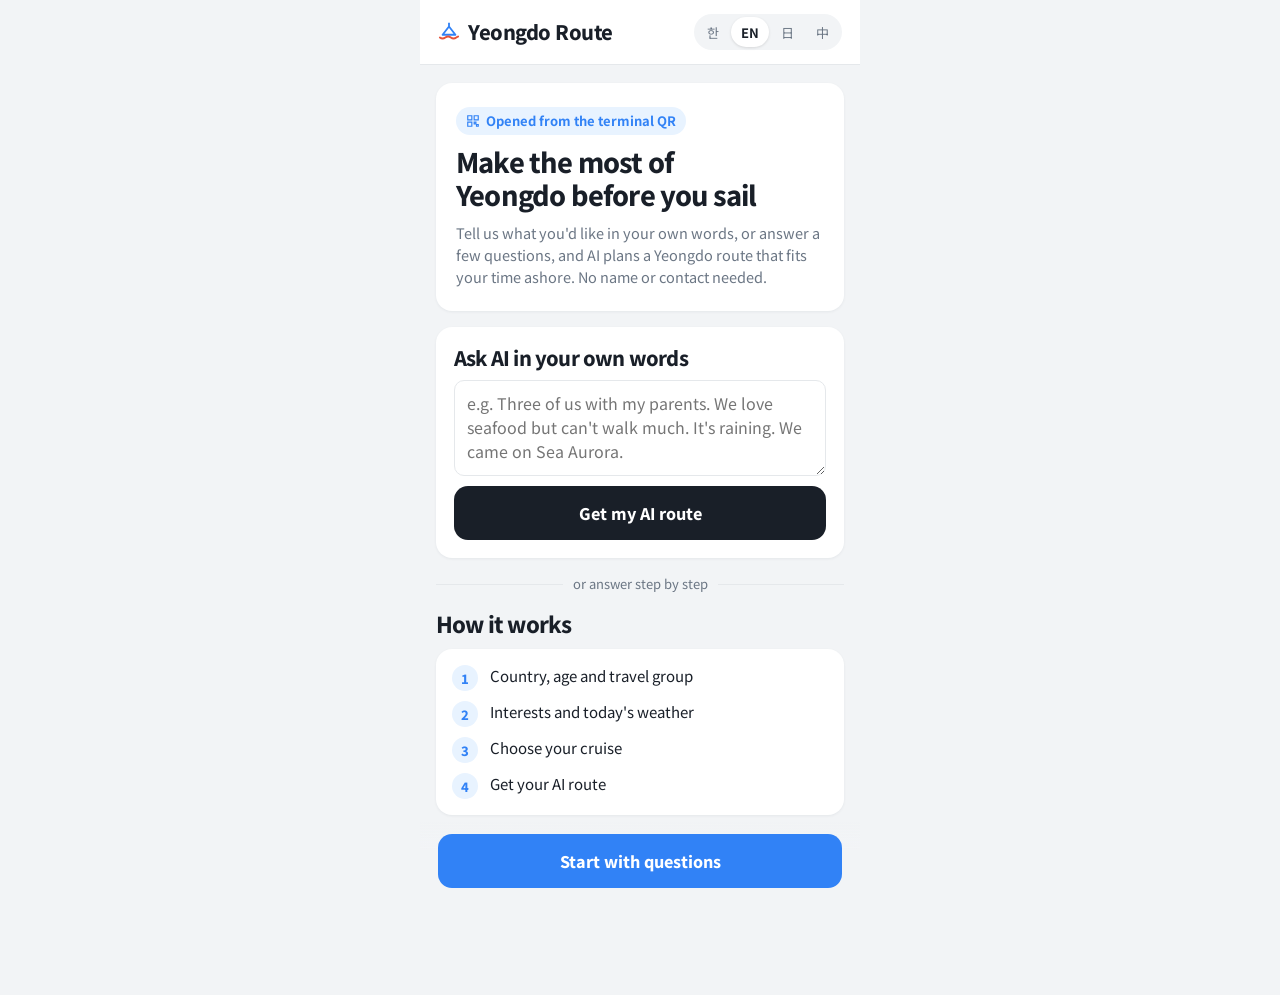
==== commit 35e5f99a: "Merge origin/main (js/css split) and move result tabs into split files GitHub split index.html into " ====
--- a/index.html
+++ b/index.html
@@ -1,222 +1,14 @@
 <!DOCTYPE html>
-<html lang="ko">
+<html lang="ko" data-skin="a">
 <head>
 <meta charset="utf-8">
 <meta name="viewport" content="width=device-width, initial-scale=1">
 <title>영도 크루즈 동선 추천</title>
 <link rel="preconnect" href="https://fonts.googleapis.com">
 <link rel="preconnect" href="https://fonts.gstatic.com" crossorigin>
-<link href="https://fonts.googleapis.com/css2?family=Do+Hyeon&family=Noto+Sans+KR:wght@400;500;700&display=swap" rel="stylesheet">
-<style>
-:root{
-  /* Layout: one phone-width column, step-by-step screens, sticky action bar at the bottom */
-  --sea:#0d4a5c;
-  --sea-deep:#08313d;
-  --buoy:#e5533b;
-  --sand:#f4f1ea;
-  --paper:#ffffff;
-  --ink:#1b2a30;
-  --muted:#5f7178;
-  --line:#dde3e2;
-  --good:#2f8a5b;
-  --warn:#c9822a;
-  --display:"Do Hyeon","Noto Sans KR",system-ui,sans-serif;
-  --body:"Noto Sans KR","Hiragino Sans","PingFang SC","Microsoft YaHei",system-ui,sans-serif;
-  color-scheme:light;
-}
-*{box-sizing:border-box;min-width:0}
-html,body{height:100%;margin:0}
-body{background:var(--sand);color:var(--ink);font-family:var(--body);font-size:16px;line-height:1.5;-webkit-font-smoothing:antialiased}
-.app{max-width:440px;margin:0 auto;min-height:100%;background:var(--paper);display:flex;flex-direction:column;box-shadow:0 0 0 1px var(--line)}
-header.top{background:var(--sea);color:#fff;padding:14px 18px;display:flex;align-items:center;justify-content:space-between;gap:12px}
-.brand{font-family:var(--display);font-size:20px;letter-spacing:.5px;display:flex;align-items:center;gap:8px}
-.brand svg{flex:none}
-.lang{display:flex;gap:4px}
-.lang button{background:transparent;border:1px solid rgba(255,255,255,.35);color:#fff;border-radius:6px;padding:4px 7px;font-size:13px;cursor:pointer;font-family:var(--body);min-height:32px}
-.lang button[aria-pressed="true"]{background:#fff;color:var(--sea);border-color:#fff;font-weight:700}
-main{flex:1;padding:20px 18px 110px;display:flex;flex-direction:column;gap:18px}
-h1,h2{font-family:var(--display);font-weight:400;margin:0;text-wrap:balance;line-height:1.25}
-h1{font-size:28px;color:var(--sea-deep)}
-h2{font-size:22px;color:var(--sea-deep)}
-p{margin:0}
-.muted{color:var(--muted);font-size:14px}
-.progress{display:flex;gap:6px}
-.progress span{flex:1;height:4px;border-radius:2px;background:var(--line)}
-.progress span.on{background:var(--buoy)}
-.options{display:grid;grid-template-columns:1fr 1fr;gap:10px}
-.options.one{grid-template-columns:1fr}
-.opt{border:1.5px solid var(--line);background:var(--paper);border-radius:12px;padding:14px 12px;text-align:left;font-size:15px;font-family:var(--body);color:var(--ink);cursor:pointer;display:flex;flex-direction:column;gap:2px;min-height:58px}
-.opt small{color:var(--muted);font-size:13px}
-.opt[aria-pressed="true"]{border-color:var(--sea);background:#e8f1f2;box-shadow:inset 0 0 0 1px var(--sea)}
-.opt:focus-visible,.btn:focus-visible,.lang button:focus-visible,textarea:focus-visible,select:focus-visible,.link:focus-visible{outline:3px solid var(--buoy);outline-offset:2px}
-.bar{position:fixed;left:0;right:0;bottom:0;display:flex;justify-content:center;pointer-events:none}
-.bar-inner{width:100%;max-width:440px;padding:12px 18px calc(12px + env(safe-area-inset-bottom));background:linear-gradient(to top,var(--paper) 70%,rgba(255,255,255,0));display:flex;gap:10px;pointer-events:auto}
-.btn{flex:1;border:none;border-radius:12px;padding:15px;font-size:16px;font-weight:700;font-family:var(--body);cursor:pointer;background:var(--buoy);color:#fff;min-height:48px}
-.btn.ghost{flex:0 0 auto;background:var(--paper);color:var(--sea);border:1.5px solid var(--line);padding:15px 18px}
-.btn.sea{background:var(--sea)}
-.btn:disabled{background:#c9d1d1;cursor:not-allowed}
-.hero{background:var(--sea);color:#fff;border-radius:16px;padding:20px;display:flex;flex-direction:column;gap:10px;position:relative;overflow:hidden}
-.hero h1{color:#fff;font-size:27px}
-.hero p{color:#cfe2e5;font-size:14.5px}
-.hero .wave{position:absolute;right:-10px;bottom:-6px;opacity:.18}
-.qr-tag{display:inline-flex;align-items:center;gap:6px;background:rgba(255,255,255,.14);border-radius:999px;padding:4px 10px;font-size:13px;width:fit-content}
-.aibox{border:1.5px solid var(--sea);border-radius:14px;padding:14px;display:flex;flex-direction:column;gap:10px;background:#f3f8f9}
-textarea{width:100%;min-height:96px;border:1px solid var(--line);border-radius:10px;padding:10px 12px;font:16px/1.5 var(--body);color:var(--ink);background:#fff;resize:vertical}
-select{width:100%;min-height:44px;border:1px solid var(--line);border-radius:10px;padding:0 10px;font:16px var(--body);background:#fff;color:var(--ink)}
-.or{display:flex;align-items:center;gap:10px;color:var(--muted);font-size:13px}
-.or::before,.or::after{content:"";flex:1;height:1px;background:var(--line)}
-.steps-list{display:grid;gap:10px;margin:0;padding:0;list-style:none}
-.steps-list li{display:flex;gap:12px;align-items:flex-start;font-size:15px}
-.steps-list b{flex:none;width:26px;height:26px;border-radius:50%;background:#e8f1f2;color:var(--sea);display:grid;place-items:center;font-size:13px}
-.ship{border:1.5px solid var(--line);border-radius:12px;padding:14px;display:flex;flex-direction:column;gap:6px;background:var(--paper);cursor:pointer;text-align:left;font-family:var(--body);color:var(--ink)}
-.ship[aria-pressed="true"]{border-color:var(--sea);background:#e8f1f2;box-shadow:inset 0 0 0 1px var(--sea)}
-.ship .row{display:flex;justify-content:space-between;align-items:center;gap:8px}
-.ship strong{font-size:16px}
-.times{font-variant-numeric:tabular-nums;font-size:14px;color:var(--muted)}
-.pill{font-size:13px;border-radius:999px;padding:2px 9px;font-weight:700;white-space:nowrap}
-.pill.high{background:#fbe3dd;color:#b23a24}
-.pill.mid{background:#fbefd9;color:#8a5a14}
-.pill.low{background:#dff1e6;color:#21653f}
-.chips{display:flex;flex-wrap:wrap;gap:6px}
-.chip{background:#e8f1f2;color:var(--sea);border-radius:999px;padding:4px 10px;font-size:13px}
-.alert{border-radius:12px;padding:12px 14px;background:#fdece8;border-left:4px solid var(--buoy);font-size:14.5px;display:flex;flex-direction:column;gap:2px}
-.alert strong{color:#a7341f;font-variant-numeric:tabular-nums}
-.ainote{border-radius:12px;padding:12px 14px;background:#e8f1f2;font-size:15px}
-.timeline{list-style:none;margin:0;padding:0;display:flex;flex-direction:column}
-.tl{display:grid;grid-template-columns:52px 18px 1fr;gap:0 10px}
-.tl .t{font-variant-numeric:tabular-nums;font-weight:700;font-size:15px;color:var(--sea-deep);padding-top:1px}
-.tl .rail{display:flex;flex-direction:column;align-items:center}
-.tl .dot{width:12px;height:12px;border-radius:50%;background:var(--buoy);margin-top:6px;flex:none}
-.tl .dot.end{background:var(--sea)}
-.tl .line{flex:1;width:2px;background:var(--line);margin:4px 0}
-.tl .body{padding-bottom:16px;display:flex;flex-direction:column;gap:3px}
-.tl .body strong{font-size:16px}
-.tl .body .d{font-size:13.5px;color:var(--muted)}
-.leg{display:flex;flex-direction:column;gap:4px;margin-bottom:4px}
-.modes{display:flex;flex-wrap:wrap;gap:4px}
-.mode{font-size:13px;border:1px solid var(--line);border-radius:999px;padding:2px 9px;color:var(--muted);white-space:nowrap;font-variant-numeric:tabular-nums}
-.mode.on{background:#dff1e6;border-color:var(--good);color:#21653f;font-weight:700}
-.tl .move{font-size:13px;color:var(--muted);display:flex;align-items:center;gap:4px}
-.rt{font-size:14px;font-weight:700;color:var(--ink);font-variant-numeric:tabular-nums;white-space:nowrap}
-.rt .st{color:var(--warn)}
-.rt small{font-weight:400;color:var(--muted);font-size:13px}
-.maps{display:flex;flex-wrap:wrap;gap:6px;margin-top:4px}
-.maps a{font-size:13px;color:var(--sea);border:1px solid var(--line);border-radius:999px;padding:6px 12px;text-decoration:none;min-height:32px;display:inline-flex;align-items:center}
-.maps a:focus-visible{outline:3px solid var(--buoy);outline-offset:2px}
-.tag-out{font-size:12px;background:#fbefd9;color:#8a5a14;border-radius:4px;padding:1px 6px;margin-left:6px;vertical-align:2px}
-.card{border:1px solid var(--line);border-radius:14px;padding:16px;display:flex;flex-direction:column;gap:10px}
-.stats{display:grid;grid-template-columns:repeat(3,1fr);gap:8px}
-.stat{background:var(--sand);border-radius:10px;padding:10px 8px;text-align:center}
-.stat .n{font-family:var(--display);font-size:24px;color:var(--sea-deep);font-variant-numeric:tabular-nums;line-height:1.1}
-.stat .l{font-size:13px;color:var(--muted)}
-.meter{height:8px;border-radius:4px;background:var(--line);overflow:hidden}
-.meter i{display:block;height:100%;background:var(--sea)}
-.reasons{margin:0;padding-left:18px;display:flex;flex-direction:column;gap:6px;font-size:14.5px}
-.demo{font-size:13px;color:var(--muted);text-align:center}
-.stars{display:flex;gap:6px}
-.stars button{flex:1;border:1.5px solid var(--line);background:var(--paper);border-radius:10px;padding:10px 0;font-size:18px;cursor:pointer;color:var(--warn);min-height:44px}
-.stars button[aria-pressed="true"]{background:#fbefd9;border-color:var(--warn)}
-.mapbox{border:1px solid var(--line);border-radius:14px;overflow:hidden;background:#dcebee}
-#smap svg{display:block;width:100%;height:auto}
-.adtoggle svg{flex:none}
-.adtoggle{white-space:nowrap}
-#nmap{width:100%;height:320px;display:none}
-.map-cap{display:flex;justify-content:space-between;align-items:center;gap:8px;padding:8px 12px;background:var(--paper);border-top:1px solid var(--line);font-size:12.5px;color:var(--muted)}
-.npin{background:var(--buoy);color:#fff;border:2px solid #fff;border-radius:50%;width:26px;height:26px;display:grid;place-items:center;font:700 13px var(--body);box-shadow:0 1px 4px rgba(0,0,0,.35)}
-.npin.t{background:var(--sea)}
-.ad-pin{cursor:pointer}
-.ad-pin:focus{outline:none}
-.ad-pin:focus-visible rect.bg{stroke:var(--sea);stroke-width:3}
-.nad{display:flex;flex-direction:column;align-items:center;cursor:pointer}
-.nad .ic{position:relative;width:30px;height:30px;border-radius:8px;background:#e0442d;border:2px solid #fff;box-shadow:0 1px 4px rgba(0,0,0,.35);display:grid;place-items:center}
-.nad .ic i{position:absolute;top:-7px;right:-9px;font:700 8.5px/1 var(--body);font-style:normal;background:#fff;color:#e0442d;border:1px solid #e0442d;border-radius:3px;padding:1px 2px}
-.nad .nm{font:600 11.5px var(--body);color:#1b2a30;text-shadow:0 0 3px #fff,0 0 3px #fff,0 0 3px #fff;margin-top:2px;white-space:nowrap}
-.adtoggle{border:1px solid var(--line);background:var(--paper);border-radius:999px;padding:3px 10px;font:600 12px var(--body);color:#e0442d;cursor:pointer;display:inline-flex;align-items:center;gap:5px}
-.adtoggle[aria-pressed="false"]{color:var(--muted)}
-.adtoggle:focus-visible{outline:3px solid var(--buoy);outline-offset:2px}
-.adcard{border:1.5px solid #f3c6bd;background:#fff7f5;border-radius:12px;padding:12px 14px;display:flex;flex-direction:column;gap:4px}
-.adcard .top{display:flex;align-items:center;gap:8px;justify-content:space-between}
-.adcard .lbl{font:700 10.5px var(--body);color:#e0442d;border:1px solid #e0442d;border-radius:4px;padding:1px 5px;flex:none}
-.adcard strong{font-size:16px}
-.adcard .promo{color:#a7341f;font-weight:700;font-size:14px}
-.adlist{display:flex;gap:8px;overflow-x:auto;padding-bottom:2px}
-.adgroups{display:flex;flex-direction:column;gap:10px}
-.adgroup{display:flex;flex-direction:column;gap:5px}
-.adg-h{font-size:13.5px;font-weight:700;color:var(--sea-deep);display:flex;align-items:center;gap:6px}
-.adg-h .num{width:20px;height:20px;border-radius:50%;background:var(--buoy);color:#fff;display:grid;place-items:center;font-size:11.5px}
-.adlist small{color:var(--muted);font-size:11.5px}
-.adnear{display:flex;flex-wrap:wrap;gap:6px;align-items:center;margin-top:4px;font-size:12.5px}
-.adnear b{color:#a7341f;font-size:12px}
-.adnear button{border:1px solid #f3c6bd;background:#fff7f5;border-radius:999px;padding:4px 10px;font:500 12.5px var(--body);color:#7a2a1c;cursor:pointer;display:inline-flex;align-items:center;gap:5px}
-.adnear button:focus-visible{outline:3px solid var(--buoy);outline-offset:2px}
-.adnear .dot{width:7px;height:7px;border-radius:2px;background:#e0442d}
-.adlist button{flex:none;border:1px solid var(--line);background:var(--paper);border-radius:999px;padding:6px 12px;font:500 13px var(--body);color:var(--ink);cursor:pointer;display:inline-flex;align-items:center;gap:6px}
-.adlist button[aria-pressed="true"]{border-color:#e0442d;color:#a7341f;background:#fff7f5}
-.adlist button:focus-visible{outline:3px solid var(--buoy);outline-offset:2px}
-.adlist .dot{width:8px;height:8px;border-radius:2px;background:#e0442d}
-.envb{display:inline-block;font-size:11px;font-weight:700;border-radius:4px;padding:0 5px;margin-right:2px;vertical-align:1px}
-.envb.in{background:#e3eef6;color:#1f5f8b}.envb.semi{background:#efeadf;color:#7a6234}.envb.out{background:#e4f1e6;color:#2f6b3d}
-.wxbar{display:flex;flex-wrap:wrap;gap:4px 10px;align-items:center;border-radius:10px;padding:8px 12px;font-size:13.5px;background:#e8f1f2;color:var(--sea-deep)}
-.wxbar.rain{background:#e3eef6;color:#1f4f73}.wxbar.hot{background:#fbefd9;color:#7a4e12}.wxbar.cold{background:#eceff3;color:#3a4a5a}
-.alert .spare{display:block;margin-top:4px;font-size:13.5px;color:var(--good)}
-.alert .spare b{font-weight:700}
-.course-name{font-family:var(--display);font-size:24px;color:var(--sea-deep)}
-.link{background:none;border:0;color:var(--sea);text-decoration:underline;font:14px var(--body);cursor:pointer;padding:8px 0;min-height:44px}
-label.f{display:grid;gap:4px;font-size:14px;color:var(--muted)}
-/* operator analysis */
-.find{font-family:var(--display);font-size:26px;line-height:1.2;color:var(--sea-deep)}
-.kpis{display:grid;grid-template-columns:repeat(3,minmax(0,1fr));gap:8px}
-.rows{display:grid;gap:8px}
-.drow{display:grid;grid-template-columns:7.5em minmax(0,1fr) 3.6em;gap:8px;align-items:center;font-size:14px}
-.drow .nm{overflow-wrap:anywhere;line-height:1.25}
-.track{position:relative;height:18px;background:var(--sand);border-radius:4px}
-.track .pl{position:absolute;top:0;bottom:0;left:0;border-right:2px solid var(--sea-deep)}
-.track .ac{position:absolute;top:5px;height:8px;left:0;border-radius:4px;background:var(--sea)}
-.track .ac.up{background:var(--buoy)}
-.drow .v{text-align:right;font-variant-numeric:tabular-nums;white-space:nowrap;font-weight:700}
-.legend{display:flex;flex-wrap:wrap;gap:12px;font-size:13px;color:var(--muted)}
-.legend i{display:inline-block;width:12px;height:12px;border-radius:3px;vertical-align:-1px;margin-right:4px}
-.srow{display:grid;grid-template-columns:4.5em minmax(0,1fr) 5.4em;gap:8px;align-items:center;font-size:14px}
-.stack{display:flex;height:22px;border-radius:5px;overflow:hidden}
-.stack span{display:block;height:100%}
-.hours{display:grid;grid-template-columns:repeat(9,minmax(0,1fr));gap:4px;align-items:end;height:120px}
-.hours div{display:flex;flex-direction:column;justify-content:flex-end;align-items:center;height:100%;font-size:13px;color:var(--muted)}
-.hours b{display:block;width:80%;background:var(--sea);border-radius:4px 4px 0 0}
-.hours b.pk{background:var(--buoy)}
-.rv{border-top:1px solid var(--line);padding-top:10px;font-size:14.5px}
-.rv .meta{font-size:13px;color:var(--muted)}
-.todo{margin:0;padding-left:18px;display:grid;gap:6px;font-size:14.5px}
-/* 영도 맛집 목록 */
-.fcats{display:flex;gap:6px;overflow-x:auto;padding-bottom:2px}
-.fcats button{flex:none;border:1px solid var(--line);background:var(--paper);border-radius:999px;padding:6px 12px;font:500 13px var(--body);color:var(--ink);cursor:pointer;min-height:34px}
-.fcats button[aria-pressed="true"]{border-color:var(--sea);background:#e8f1f2;color:var(--sea);font-weight:700}
-.fcats button:focus-visible,.fmore:focus-visible{outline:3px solid var(--buoy);outline-offset:2px}
-.flist{list-style:none;margin:0;padding:0;display:flex;flex-direction:column}
-.fd{border-top:1px solid var(--line);padding:10px 0;display:flex;flex-direction:column;gap:2px}
-.fd:first-child{border-top:0}
-.fd .nm{display:flex;align-items:center;gap:6px;flex-wrap:wrap}
-.fd strong{font-size:15.5px}
-.fd .meta{font-size:13px;color:var(--muted);display:flex;flex-wrap:wrap;gap:4px 8px;align-items:center}
-.fd .meta .st{color:var(--warn);font-weight:700}
-.fd .ds{font-size:13.5px;color:var(--ink)}
-.nearb{font-size:11.5px;font-weight:700;background:#dff1e6;color:#21653f;border-radius:4px;padding:1px 6px;display:inline-flex;align-items:center;gap:4px}
-.nearb .num{width:15px;height:15px;border-radius:50%;background:var(--buoy);color:#fff;display:grid;place-items:center;font-size:9.5px}
-.fbadge{font-size:11.5px;border:1px solid #c9d9db;color:var(--sea);border-radius:4px;padding:0 5px}
-.fmore{border:1.5px solid var(--line);background:var(--paper);border-radius:10px;padding:10px;font:600 14px var(--body);color:var(--sea);cursor:pointer;min-height:44px}
-/* 결과 화면 카테고리 탭 (누르면 그 탭 내용만 보임, 탭 줄은 스크롤해도 화면 위에 붙어 있음) */
-.rtabs{position:sticky;top:0;z-index:30;display:flex;gap:6px;overflow-x:auto;margin:0 -18px;padding:8px 18px;background:var(--paper);border-bottom:1px solid var(--line);scrollbar-width:none}
-.rtabs::-webkit-scrollbar{display:none}
-.rtabs button{flex:none;border:1px solid var(--line);background:var(--paper);border-radius:999px;padding:6px 12px;font:500 13.5px var(--body);color:var(--ink);cursor:pointer;min-height:36px;white-space:nowrap}
-.rtabs button[aria-selected="true"]{border-color:var(--sea);background:var(--sea);color:#fff;font-weight:700}
-.rtabs button:focus-visible{outline:3px solid var(--buoy);outline-offset:2px}
-.rpanel{display:flex;flex-direction:column;gap:18px}
-.rpanel[hidden]{display:none}
-.mapbox{isolation:isolate}
-@media (prefers-reduced-motion:no-preference){
-  main>*{animation:rise .28s ease both}
-  @keyframes rise{from{transform:translateY(6px)}to{transform:none}}
-}
-</style>
+<link href="https://fonts.googleapis.com/css2?family=Do+Hyeon&family=Noto+Sans+KR:wght@400;500;700;800&display=swap" rel="stylesheet">
+<link rel="stylesheet" href="css/style.css">
+<link rel="stylesheet" href="css/skin-a.css">
 </head>
 <body>
 <div class="app">
@@ -231,1089 +23,20 @@
 </div>
 <div class="bar"><div class="bar-inner" id="actions"></div></div>
 
-<script>
-{
-const LANGS=[["ko","한"],["en","EN"],["ja","日"],["zh","中"]];
-
-const T={
-ko:{brand:"영도 루트",qr:"크루즈터미널 QR로 접속",heroT:"출항 전까지, 영도를 알차게",heroP:"하고 싶은 걸 말로 적거나 질문 몇 개에 답하면, AI가 남은 시간에 맞춰 영도 동선을 짜드려요. 이름이나 연락처는 묻지 않아요.",
-ai_h:"AI에게 말로 물어보기",ai_ph:"예: 부모님이랑 셋이 왔어요. 해산물 좋아하고 많이 못 걸어요. 비가 와요. Sea Aurora 타고 왔어요.",ai_btn:"AI 동선 추천받기",ai_wait:"AI가 동선을 짜는 중…",ai_fail:"AI 연결이 안 돼서 적어주신 단어로 추천했어요.",or:"또는 질문에 하나씩 답하기",
-how:"이렇게 진행돼요",h1:"국적·연령대·동행 선택",h2:"관심사와 오늘 날씨",h3:"오늘 탄 크루즈 선택",h4:"AI 맞춤 동선 확인",start:"질문으로 시작하기",next:"다음",back:"이전",see:"동선 추천받기",
-q_nat:"어느 나라에서 오셨어요?",q_age:"연령대를 골라주세요",q_comp:"누구와 함께 오셨어요?",q_int:"무엇에 관심 있으세요?",q_intS:"여러 개 고를 수 있어요",q_wx:"오늘 날씨는 어때요?",q_wxS:"날씨에 맞춰 실내·실외를 조절해요",q_ship:"오늘 타고 오신 크루즈는?",q_shipS:"하선·귀선 시간이 자동으로 들어가요",
-nat:{ja:"일본",zh:"중국",tw:"대만",us:"미국",kr:"한국",other:"기타"},
-age:{a20:"20대",a30:"30~40대",a50:"50~60대",a70:"70대 이상"},
-comp:{solo:"혼자",couple:"커플·부부",friends:"친구",family:"가족 (아이 동반)",group:"단체"},
-int:{food:"음식",cafe:"카페",photo:"사진",view:"바다 풍경",culture:"문화·예술",beauty:"쇼핑·뷰티"},
-intS:{food:"해산물, 시장",cafe:"바다 전망 카페",photo:"포토 스팟",view:"해안 절경",culture:"박물관, 예술마을",beauty:"다이소·올리브영·롯데백화점"},
-wx:{sun:"맑음",rain:"비",hot:"더움",cold:"추움·바람"},env:{in:"실내",semi:"지붕 있음",out:"야외"},cnt:"곳",wxDay:"날씨 반영",wxCut:{rain:n=>`비 오는 날 미끄럽고 위험해서 뺀 곳: ${n}. 야외는 한 곳까지만 넣었어요.`,cold:n=>`바닷바람을 바로 맞는 곳이라 뺀 곳: ${n}. 야외는 두 곳까지만 넣었어요.`},wxTip:{rain:"우산을 챙기고, 장소 사이는 택시로 이동하세요.",hot:"물을 챙기고, 한낮에는 실내에서 쉬어 가세요.",cold:"바닷바람이 차요. 겉옷을 챙기세요."},
-arr:"입항",dep:"출항",pax:"명",crowd:{high:"혼잡",mid:"보통",low:"여유"},
-resultT:"AI 추천 동선",returnBy:"터미널 도착 기한",leaveBy:"터미널로 출발",spare:t=>`여유 시간 ${t}`,spareTip:"관심 있는 곳에서 더 머물러도 늦지 않아요.",alertP:"출항 2시간 전까지 크루즈터미널에 돌아오도록 코스를 짰어요.",aiSays:"AI 한마디",
-move:"이동",min:"분",disembark:"터미널 출발 (입항 1시간 뒤)",terminal:"크루즈터미널 복귀",
-statsT:"비슷한 관광객 통계",sN:"같은 조건 관광객",sPct:"이 코스 선택",sRate:"만족도",
-whyT:"이렇게 추천한 이유",fbT:"다녀오신 뒤 후기를 남겨주세요",fbP:"후기와 머문 시간이 쌓일수록 다음 관광객의 추천이 정확해져요.",fbLong:"가장 오래 머문 곳",fbText:"한 줄 후기 (선택)",fbSave:"후기 보내기",fbThanks:"감사합니다! 후기가 통계에 반영돼요.",
-rtAria:"별점",rtSrc:"★ 별점은 영도 루트 이용자 후기 평균이에요. 괄호 안은 후기 수.",modes:{walk:"도보",taxi:"택시",bus:"버스"},recLbl:"추천",why:{near:"가까워서 걸어가요",rain:"비가 와서 택시가 편해요",comfort:"걷기 부담 없이 택시로 가요",cheap:"버스가 저렴하고 시간도 비슷해요",fast:"시간을 아끼려면 택시가 좋아요"},modeNote:"이동시간은 거리로 계산한 예상치예요. 초록색이 추천 교통수단이에요.",again:"처음부터",demo:"표시된 통계는 시연용 가상 데이터입니다.",outside:"영도 밖",ops:"운영자용 체류·소비 분석 보기",
-course:{E:"영도 동쪽 해안 코스",W:"영도 서쪽 감성 코스",EW:"영도 한 바퀴 코스",WE:"영도 한 바퀴 코스",O:"영도 + 롯데백화점 쇼핑 코스"},
-r:{int:i=>`고르신 관심사(${i})와 맞는 곳 위주로 골랐어요.`,stairs:"계단이 많은 흰여울문화마을과 해안산책로는 뺐어요.",family:"아이와 함께 즐기기 좋은 실내 장소를 넣었어요.",crowd:"오늘 입항 인원이 많아 태종대는 붐비는 하선 직후를 피해 뒤로 배치했어요.",beauty:"쇼핑을 좋아하셔서 영도대교 건너 롯데백화점 광복점도 넣었어요. 이 코스에서 유일하게 영도 밖이에요.",shopYd:"쇼핑을 고르셔서 영도 안의 다이소와 올리브영을 넣었어요.",tooShort:"출항 2시간 전까지 돌아오려면 오늘은 다녀올 시간이 부족해요. 터미널 주변에서 쉬어 가세요.",short:"정박 시간이 짧아 터미널 가까운 곳만 넣었어요.",meal:"점심은 동선 중간의 해산물 식당으로 잡았어요.",oneWay:"동쪽과 서쪽을 오가지 않게 한 방향으로 묶었어요.",rain:"비가 와서 실내 장소 위주로 바꿨어요.",hot:"더운 날이라 실내·카페에서 쉬어가도록 넣었어요.",cold:"바람이 차서 바닷가 산책로는 줄였어요."},
-pick:"하나를 골라주세요"},
-en:{brand:"Yeongdo Route",qr:"Opened from the terminal QR",heroT:"Make the most of Yeongdo before you sail",heroP:"Tell us what you'd like in your own words, or answer a few questions, and AI plans a Yeongdo route that fits your time ashore. No name or contact needed.",
-ai_h:"Ask AI in your own words",ai_ph:"e.g. Three of us with my parents. We love seafood but can't walk much. It's raining. We came on Sea Aurora.",ai_btn:"Get my AI route",ai_wait:"AI is planning your route…",ai_fail:"AI isn't reachable, so we planned from the words you typed.",or:"or answer step by step",
-how:"How it works",h1:"Country, age and travel group",h2:"Interests and today's weather",h3:"Choose today's cruise",h4:"Get your AI route",start:"Start with questions",next:"Next",back:"Back",see:"Get my route",
-q_nat:"Where are you from?",q_age:"Your age group",q_comp:"Who are you travelling with?",q_int:"What are you into?",q_intS:"Choose as many as you like",q_wx:"How's the weather today?",q_wxS:"We balance indoor and outdoor stops",q_ship:"Which cruise did you arrive on?",q_shipS:"Your times ashore fill in automatically",
-nat:{ja:"Japan",zh:"China",tw:"Taiwan",us:"USA",kr:"Korea",other:"Other"},
-age:{a20:"20s",a30:"30s–40s",a50:"50s–60s",a70:"70+"},
-comp:{solo:"Solo",couple:"Couple",friends:"Friends",family:"Family with kids",group:"Tour group"},
-int:{food:"Food",cafe:"Cafés",photo:"Photos",view:"Sea views",culture:"Culture & art",beauty:"Shopping & beauty"},
-intS:{food:"Seafood, markets",cafe:"Ocean-view cafés",photo:"Photo spots",view:"Coastal cliffs",culture:"Museum, art village",beauty:"Daiso, Olive Young, Lotte"},
-wx:{sun:"Sunny",rain:"Rain",hot:"Hot",cold:"Cold & windy"},env:{in:"Indoor",semi:"Covered",out:"Outdoor"},cnt:"",wxDay:"Weather-adjusted",wxCut:{rain:n=>`Left out because they get slippery and unsafe in rain: ${n}. At most one outdoor stop.`,cold:n=>`Left out because they face the open sea wind: ${n}. At most two outdoor stops.`},wxTip:{rain:"Bring an umbrella and take a taxi between stops.",hot:"Carry water and rest indoors at midday.",cold:"The sea wind is cold. Bring a jacket."},
-arr:"Arrives",dep:"Departs",pax:"pax",crowd:{high:"Busy",mid:"Moderate",low:"Quiet"},
-resultT:"Your AI route",returnBy:"Back by",leaveBy:"Head back at",spare:t=>`Free time ${t}`,spareTip:"You can linger longer anywhere you like and still be on time.",alertP:"Your route gets you back to the cruise terminal 2 hours before departure.",aiSays:"A note from AI",
-move:"Travel",min:"min",disembark:"Leave terminal (1 h after arrival)",terminal:"Back to cruise terminal",
-statsT:"Travellers like you",sN:"Similar travellers",sPct:"Chose this route",sRate:"Rating",
-whyT:"Why this route",fbT:"Leave a review when you're back",fbP:"Reviews and time spent make the next traveller's route more accurate.",fbLong:"Where you stayed longest",fbText:"One-line review (optional)",fbSave:"Send review",fbThanks:"Thank you! Your review feeds the stats.",
-rtAria:"Rating",rtSrc:"★ Ratings are the average of Yeongdo Route traveller reviews; the number in brackets is the review count.",modes:{walk:"Walk",taxi:"Taxi",bus:"Bus"},recLbl:"Best:",why:{near:"Close enough to walk",rain:"Raining, so a taxi is easier",comfort:"Taxi saves your legs",cheap:"Bus is cheap and about as quick",fast:"Taxi saves the most time"},modeNote:"Travel times are estimates from distance. Green marks the suggested way to go.",again:"Start over",demo:"Statistics shown are sample data for this demo.",outside:"Outside Yeongdo",ops:"Operator view: stay & spending analysis",
-course:{E:"East Yeongdo Coast",W:"West Yeongdo Village Walk",EW:"Yeongdo Loop",WE:"Yeongdo Loop",O:"Yeongdo + Lotte Shopping"},
-r:{int:i=>`Stops match your interests (${i}).`,stairs:"Steep stairs at Huinnyeoul Village and the coastal trail are left out.",family:"An indoor stop kids enjoy is included.",crowd:"Many passengers today, so Taejongdae comes later to skip the post-disembark rush.",beauty:"You love shopping, so Lotte Department Store Gwangbok, just across Yeongdo Bridge, is added. It's the only stop outside Yeongdo.",shopYd:"You chose shopping, so Daiso and Olive Young in Yeongdo are on the route.",tooShort:"To be back 2 hours before departure, there isn't time for a stop today. Relax around the terminal.",short:"Short stay, so only spots near the terminal.",meal:"Lunch is a seafood stop mid-route.",oneWay:"The route runs one way so you don't cross the island twice.",rain:"It's raining, so indoor stops come first.",hot:"It's hot, so there's an indoor café break.",cold:"It's windy, so the seaside trail is cut back."},
-pick:"Choose one"},
-ja:{brand:"影島ルート",qr:"クルーズターミナルのQRから",heroT:"出航まで、影島をたっぷり",heroP:"やりたいことを言葉で書くか、いくつかの質問に答えると、AIが滞在時間に合わせて影島のルートを作ります。名前や連絡先は不要です。",
-ai_h:"AIに言葉で聞く",ai_ph:"例：両親と3人です。海鮮が好きで、あまり歩けません。雨です。Sea Auroraで来ました。",ai_btn:"AIルートを作る",ai_wait:"AIがルートを作成中…",ai_fail:"AIにつながらないため、入力された言葉からおすすめしました。",or:"または質問に答える",
-how:"進め方",h1:"国・年代・同行者",h2:"興味と今日の天気",h3:"本日のクルーズを選ぶ",h4:"AIおすすめルート",start:"質問ではじめる",next:"次へ",back:"戻る",see:"ルートを見る",
-q_nat:"どちらの国から？",q_age:"年代を選んでください",q_comp:"どなたと一緒ですか？",q_int:"興味のあることは？",q_intS:"いくつでも選べます",q_wx:"今日の天気は？",q_wxS:"天気に合わせて屋内・屋外を調整します",q_ship:"本日のクルーズは？",q_shipS:"下船・帰船時刻が自動で入ります",
-nat:{ja:"日本",zh:"中国",tw:"台湾",us:"アメリカ",kr:"韓国",other:"その他"},
-age:{a20:"20代",a30:"30〜40代",a50:"50〜60代",a70:"70代以上"},
-comp:{solo:"ひとり",couple:"カップル・夫婦",friends:"友人",family:"家族（子ども連れ）",group:"団体"},
-int:{food:"グルメ",cafe:"カフェ",photo:"写真",view:"海の景色",culture:"文化・アート",beauty:"ショッピング・美容"},
-intS:{food:"海鮮・市場",cafe:"オーシャンビュー",photo:"フォトスポット",view:"海岸の絶景",culture:"博物館・アート村",beauty:"ダイソー・オリーブヤング・ロッテ"},
-wx:{sun:"晴れ",rain:"雨",hot:"暑い",cold:"寒い・風"},env:{in:"屋内",semi:"屋根あり",out:"屋外"},cnt:"か所",wxDay:"天気を反映",wxCut:{rain:n=>`雨の日は滑りやすく危ないため外した場所：${n}。屋外は1か所までです。`,cold:n=>`海風を直接受けるため外した場所：${n}。屋外は2か所までです。`},wxTip:{rain:"傘を持ち、移動はタクシーがおすすめです。",hot:"水分を持ち、日中は屋内で休みましょう。",cold:"海風が冷たいので上着をお持ちください。"},
-arr:"入港",dep:"出港",pax:"名",crowd:{high:"混雑",mid:"普通",low:"空き"},
-resultT:"AIおすすめルート",returnBy:"ターミナル到着期限",leaveBy:"ターミナルへ出発",spare:t=>`余裕 ${t}`,spareTip:"気に入った場所でゆっくりしても間に合います。",alertP:"出港2時間前までにクルーズターミナルへ戻れるコースです。",aiSays:"AIからひとこと",
-move:"移動",min:"分",disembark:"ターミナル出発（入港1時間後）",terminal:"クルーズターミナルへ戻る",
-statsT:"似た旅行者の統計",sN:"同条件の旅行者",sPct:"このルートを選択",sRate:"満足度",
-whyT:"おすすめの理由",fbT:"戻ったら感想をお願いします",fbP:"感想と滞在時間が集まるほど、次の旅行者へのおすすめが正確になります。",fbLong:"いちばん長くいた場所",fbText:"ひとこと感想（任意）",fbSave:"送信",fbThanks:"ありがとうございます！統計に反映されます。",
-rtAria:"評価",rtSrc:"★ 評価は影島ルート利用者の感想の平均です。かっこ内は件数。",modes:{walk:"徒歩",taxi:"タクシー",bus:"バス"},recLbl:"おすすめ",why:{near:"近いので歩けます",rain:"雨なのでタクシーが楽です",comfort:"歩く負担のないタクシーで",cheap:"バスが安く時間もほぼ同じ",fast:"時間を節約するならタクシー"},modeNote:"移動時間は距離からの目安です。緑がおすすめの移動手段です。",again:"最初から",demo:"表示の統計はデモ用のサンプルデータです。",outside:"影島の外",ops:"運営者向け：滞在・消費分析",
-course:{E:"影島 東海岸コース",W:"影島 西側さんぽコース",EW:"影島一周コース",WE:"影島一周コース",O:"影島＋ロッテ百貨店ショッピング"},
-r:{int:i=>`選んだ興味（${i}）に合う場所を中心にしました。`,stairs:"階段の多い白瀬文化村と海岸散策路は外しました。",family:"子どもも楽しめる屋内スポットを入れました。",crowd:"本日は入港人数が多いため、太宗台は下船直後の混雑を避けて後にしました。",beauty:"ショッピング好きの方向けに、影島大橋を渡ってすぐのロッテ百貨店光復店も入れました。影島の外はここだけです。",shopYd:"ショッピングを選ばれたので、影島のダイソーとオリーブヤングを入れました。",tooShort:"出港2時間前に戻るには、今日は観光の時間が足りません。ターミナル周辺でお過ごしください。",short:"停泊が短いので、ターミナル近くだけにしました。",meal:"昼食はルート途中の海鮮店にしました。",oneWay:"東西を行き来しないよう一方向にまとめました。",rain:"雨なので屋内中心にしました。",hot:"暑いので屋内カフェで休めるようにしました。",cold:"風が冷たいので海沿いの散策路は減らしました。"},
-pick:"1つ選んでください"},
-zh:{brand:"影岛路线",qr:"来自邮轮码头二维码",heroT:"开船前，玩转影岛",heroP:"用自己的话写下想做的事，或回答几个问题，AI会根据您的上岸时间规划影岛路线。无需姓名或联系方式。",
-ai_h:"直接问AI",ai_ph:"例：我和父母三个人，喜欢海鲜，走不了太多路。今天下雨。坐Sea Aurora来的。",ai_btn:"生成AI路线",ai_wait:"AI正在规划路线…",ai_fail:"暂时连不上AI，已根据您输入的词语推荐。",or:"或逐步回答问题",
-how:"使用流程",h1:"国家·年龄·同行",h2:"兴趣和今天的天气",h3:"选择今天的邮轮",h4:"查看AI路线",start:"回答问题开始",next:"下一步",back:"上一步",see:"生成路线",
-q_nat:"您来自哪里？",q_age:"请选择年龄段",q_comp:"和谁一起来？",q_int:"您对什么感兴趣？",q_intS:"可多选",q_wx:"今天天气怎么样？",q_wxS:"根据天气调整室内外安排",q_ship:"今天乘坐的邮轮是？",q_shipS:"上岸与返船时间将自动填入",
-nat:{ja:"日本",zh:"中国",tw:"台湾",us:"美国",kr:"韩国",other:"其他"},
-age:{a20:"20多岁",a30:"30~40多岁",a50:"50~60多岁",a70:"70岁以上"},
-comp:{solo:"独自",couple:"情侣·夫妻",friends:"朋友",family:"家庭（带孩子）",group:"旅行团"},
-int:{food:"美食",cafe:"咖啡馆",photo:"拍照",view:"海景",culture:"文化·艺术",beauty:"购物·美妆"},
-intS:{food:"海鲜·市场",cafe:"海景咖啡馆",photo:"打卡点",view:"海岸风光",culture:"博物馆·艺术村",beauty:"大创·Olive Young·乐天"},
-wx:{sun:"晴",rain:"下雨",hot:"炎热",cold:"寒冷·有风"},env:{in:"室内",semi:"有遮蔽",out:"户外"},cnt:"处",wxDay:"已按天气调整",wxCut:{rain:n=>`雨天湿滑危险，已移除：${n}。户外最多安排1处。`,cold:n=>`直接受海风，已移除：${n}。户外最多安排2处。`},wxTip:{rain:"请带伞，景点之间建议乘出租车。",hot:"请带水，中午在室内休息。",cold:"海风很冷，请带外套。"},
-arr:"入港",dep:"离港",pax:"人",crowd:{high:"拥挤",mid:"一般",low:"宽松"},
-resultT:"AI推荐路线",returnBy:"最晚抵达码头",leaveBy:"出发回码头",spare:t=>`空余时间 ${t}`,spareTip:"在喜欢的地方多停留也来得及。",alertP:"路线安排在离港前2小时回到邮轮码头。",aiSays:"AI的话",
-move:"移动",min:"分钟",disembark:"从码头出发（入港1小时后）",terminal:"返回邮轮码头",
-statsT:"相似游客统计",sN:"同条件游客",sPct:"选择此路线",sRate:"满意度",
-whyT:"推荐理由",fbT:"回来后请留下评价",fbP:"评价和停留时间越多，给下一位游客的推荐越准确。",fbLong:"停留最久的地方",fbText:"一句话评价（可选）",fbSave:"提交评价",fbThanks:"谢谢！您的评价将计入统计。",
-rtAria:"评分",rtSrc:"★ 评分为影岛路线用户评价的平均值，括号内为评价数。",modes:{walk:"步行",taxi:"出租车",bus:"公交"},recLbl:"推荐",why:{near:"距离近，步行即可",rain:"下雨，坐出租车更方便",comfort:"坐出租车，不用走太多路",cheap:"公交便宜，时间也差不多",fast:"想省时间就坐出租车"},modeNote:"交通时间为按距离估算。绿色为推荐的交通方式。",again:"重新开始",demo:"所示统计为演示用样本数据。",outside:"影岛外",ops:"运营方：停留与消费分析",
-course:{E:"影岛东海岸路线",W:"影岛西侧漫步路线",EW:"影岛环岛路线",WE:"影岛环岛路线",O:"影岛＋乐天百货购物"},
-r:{int:i=>`以您选择的兴趣（${i}）为主挑选地点。`,stairs:"已排除台阶较多的白滩文化村和海岸步道。",family:"加入了适合孩子的室内景点。",crowd:"今天入港人数多，太宗台安排在后面，避开下船后的高峰。",beauty:"您喜欢购物，加入了过影岛大桥即到的乐天百货光复店。这是路线中唯一在影岛外的地点。",shopYd:"您选择了购物，路线中加入了影岛的大创和Olive Young。",tooShort:"要在离港前2小时返回，今天没有足够时间游览，请在码头附近休息。",short:"停靠时间短，只安排码头附近的地点。",meal:"午餐安排在途中的海鲜餐厅。",oneWay:"路线单向进行，不会来回穿越东西两侧。",rain:"下雨，以室内景点为主。",hot:"天气炎热，安排了室内咖啡馆休息。",cold:"风大，减少了海边步道。"},
-pick:"请选择一项"}
-};
-
-// zone: E = east (near terminal), W = west, O = outside Yeongdo. seq = geographic order inside a zone
-const PLACES=[
-{id:"museum",zone:"E",seq:1,dwell:60,tags:["culture","view"],stairs:false,indoor:true,meal:false,
- name:{ko:"국립해양박물관",en:"National Maritime Museum",ja:"国立海洋博物館",zh:"国立海洋博物馆"},
- d:{ko:"터미널에서 도보 10분, 실내·엘리베이터",en:"10 min walk from terminal, indoor with lifts",ja:"ターミナルから徒歩10分、屋内・EVあり",zh:"距码头步行10分钟，室内有电梯"}},
-{id:"taejongdae",zone:"E",seq:2,dwell:90,tags:["view","photo"],stairs:false,meal:false,
- name:{ko:"태종대 (다누비열차·영도등대)",en:"Taejongdae (Danubi train, lighthouse)",ja:"太宗台（ダヌビ列車・灯台）",zh:"太宗台（Danubi小火车·灯塔）"},
- d:{ko:"열차로 절벽 해안과 전망대를 편하게",en:"Ride the train past sea cliffs to the lookout",ja:"列車で断崖と展望台へ",zh:"乘小火车游览海崖和观景台"}},
-{id:"gamji",zone:"E",seq:3,dwell:60,tags:["food","view"],stairs:false,meal:true,
- name:{ko:"감지해변 조개구이촌",en:"Gamji Beach clam grill",ja:"甘池海辺の貝焼き村",zh:"甘池海边烤贝村"},
- d:{ko:"바다를 보며 조개구이",en:"Grilled shellfish by the water",ja:"海を眺めて貝焼き",zh:"看海吃烤贝"}},
-{id:"haenyeo",zone:"E",seq:4,dwell:60,tags:["food","culture"],stairs:false,meal:true,
- name:{ko:"중리 해녀촌",en:"Jungni Haenyeo Village",ja:"中里 海女村",zh:"中里海女村"},
- d:{ko:"해녀가 잡은 해산물 모둠",en:"Seafood caught by haenyeo divers",ja:"海女が獲った海鮮盛り",zh:"海女捕捞的海鲜拼盘"}},
-{id:"huinnyeoul",zone:"W",seq:1,dwell:60,tags:["photo","view","cafe"],stairs:true,meal:false,
- name:{ko:"흰여울문화마을",en:"Huinnyeoul Culture Village",ja:"白瀬文化村",zh:"白滩文化村"},
- d:{ko:"절벽 위 골목과 바다 사진 명소",en:"Cliffside lanes, top photo spot",ja:"崖の上の路地、写真映え",zh:"悬崖小巷，热门拍照点"}},
-{id:"trail",zone:"W",seq:2,dwell:40,tags:["view","photo"],stairs:true,meal:false,
- name:{ko:"절영해안산책로",en:"Jeoryeong Coastal Trail",ja:"絶影海岸散策路",zh:"绝影海岸步道"},
- d:{ko:"파도 소리 들으며 해안 걷기",en:"Seaside walk below the village",ja:"波音を聞きながら散歩",zh:"听着海浪散步"}},
-{id:"cafe",zone:"W",seq:3,dwell:50,tags:["cafe","view"],stairs:false,indoor:true,meal:false,
- name:{ko:"바다 전망 대형 카페",en:"Ocean-view café",ja:"オーシャンビューカフェ",zh:"海景大咖啡馆"},
- d:{ko:"통유리 너머 부산항 풍경",en:"Harbour views through floor-to-ceiling glass",ja:"ガラス越しの釜山港",zh:"落地窗外的釜山港"}},
-{id:"kkangkkangi",zone:"W",seq:4,dwell:40,tags:["culture","photo"],stairs:false,meal:false,
- name:{ko:"깡깡이예술마을",en:"Kkangkkangi Art Village",ja:"カンカンイ芸術村",zh:"Kkangkkangi艺术村"},
- d:{ko:"선박 수리 골목의 벽화와 작품",en:"Murals in the old shipyard lanes",ja:"造船所路地の壁画",zh:"修船巷里的壁画"}},
-{id:"bongnae",zone:"W",seq:5,dwell:40,tags:["food","beauty"],stairs:false,indoor:true,meal:true,
- name:{ko:"봉래시장",en:"Bongnae Market",ja:"蓬莱市場",zh:"蓬莱市场"},
- d:{ko:"영도 토박이 전통시장 먹거리",en:"Local market eats",ja:"地元の市場グルメ",zh:"本地传统市场小吃"}},
-{id:"bridge",zone:"W",seq:6,dwell:30,tags:["view","photo"],stairs:false,meal:false,
- name:{ko:"영도대교",en:"Yeongdo Bridge",ja:"影島大橋",zh:"影岛大桥"},
- d:{ko:"도개 시간이 맞으면 관람 (운영일 확인)",en:"Catch the bridge lift if it runs today",ja:"跳開時間が合えば見学",zh:"若时间合适可看开桥"}},
-{id:"daiso",zone:"W",seq:5.5,dwell:40,tags:["beauty"],stairs:false,indoor:true,meal:false,shop:true,
- name:{ko:"다이소 (영도)",en:"Daiso (Yeongdo)",ja:"ダイソー（影島）",zh:"大创（影岛）"},
- d:{ko:"저렴한 K-뷰티 화장품, 간식, 기념품",en:"Budget K-beauty, snacks and souvenirs",ja:"プチプラK-ビューティー・お菓子・お土産",zh:"平价韩妆、零食和纪念品"}},
-{id:"oliveyoung",zone:"W",seq:6.5,dwell:40,tags:["beauty"],stairs:false,indoor:true,meal:false,shop:true,open:630,
- name:{ko:"올리브영 부산영도점",en:"Olive Young Busan Yeongdo",ja:"オリーブヤング 釜山影島店",zh:"Olive Young 釜山影岛店"},
- d:{ko:"K-뷰티 화장품, 영도대교 바로 앞 · 10:30 개점",en:"K-beauty by Yeongdo Bridge · opens 10:30",ja:"K-ビューティー、影島大橋のすぐ前・10:30開店",zh:"韩国美妆，影岛大桥旁 · 10:30开门"}},
-{id:"lotte",zone:"O",seq:1,dwell:80,tags:["beauty"],stairs:false,indoor:true,meal:false,out:true,shop:true,open:630,
- name:{ko:"롯데백화점 광복점",en:"Lotte Department Store Gwangbok",ja:"ロッテ百貨店 光復店",zh:"乐天百货 光复店"},
- d:{ko:"영도대교 건너 바로 · 명품·K-뷰티·식당가 · 10:30 개점",en:"Just across Yeongdo Bridge · luxury, K-beauty, food hall · opens 10:30",ja:"影島大橋を渡ってすぐ・ブランド・K-ビューティー・レストラン街・10:30開店",zh:"过影岛大桥即到 · 名品·韩妆·美食街 · 10:30开门"}}
-];
-
-let CRUISES=[
-{id:"aurora",name:"Sea Aurora",arr:8*60,dep:17*60,pax:3200},
-{id:"pearl",name:"Pacific Pearl",arr:10*60,dep:14*60,pax:1800},
-{id:"horizon",name:"Blue Horizon",arr:9*60,dep:15*60+30,pax:2400},
-{id:"swift",name:"Harbor Swift",arr:13*60,dep:15*60+30,pax:900}
-];
-/* ---------- 오늘의 크루즈 일정 불러오기 ----------
-   cruises.json: GitHub Actions가 매일 공공데이터포털 "부산광역시_크루즈 선석스케줄 정보" API를 불러 만들어 두는 파일
-   (scripts/fetch-cruises.mjs). 형태: [{name, arrive:"YYYY-MM-DDTHH:mm", depart:"YYYY-MM-DDTHH:mm", pax}]
-   이 중 오늘 영도에 머무는 배만 골라 보여주고, 파일을 불러오지 못하면 위의 예시 일정(CRUISES)을 씁니다. */
-const CRUISE_API="cruises.json";
-let cruiseSrc="sample";
-const hmD=m=>m>=1440?hm(m-1440)+" (+1)":hm(m);
-const CSRC={
-ko:{apiNext:"오늘은 영도 크루즈터미널 입항 예정이 없어요. 다가오는 일정이에요. · 출처: 부산광역시 크루즈 선석스케줄 정보 (공공데이터포털)",apiPast:"시연용이에요. 최근 실제 영도 크루즈터미널 입항 기록을 이번 달 날짜로 옮겨 보여줘요. · 출처: 부산광역시 크루즈 선석스케줄 정보 (공공데이터포털)",api:"오늘 입출항 예정 · 출처: 부산광역시 크루즈 선석스케줄 정보 (공공데이터포털)",sample:"예시 일정이에요. 실제 입출항 일정은 아직 연결되지 않았어요."},
-en:{apiNext:"No calls at Yeongdo today. Upcoming schedule · Source: Busan cruise berth schedule (data.go.kr)",apiPast:"Demo: recent real Yeongdo terminal calls, moved to this month's dates · Source: Busan cruise berth schedule (data.go.kr)",api:"Today's scheduled calls · Source: Busan cruise berth schedule (data.go.kr)",sample:"Sample schedule. Live port schedule not connected yet."},
-ja:{apiNext:"本日は影島への入港予定がありません。今後の予定です・出典：釜山広域市クルーズ船席スケジュール",apiPast:"デモ用：影島ターミナルの最近の実際の入港記録を今月の日付に移して表示しています・出典：釜山広域市クルーズ船席スケジュール",api:"本日の入出港予定・出典：釜山広域市クルーズ船席スケジュール（公共データポータル）",sample:"例のスケジュールです。実際の入出港予定はまだ接続されていません。"},
-zh:{apiNext:"今天影岛码头无入港计划，以下为近期日程·来源：釜山广域市邮轮泊位计划",apiPast:"演示用：将影岛码头最近的实际入港记录移至本月日期显示·来源：釜山广域市邮轮泊位计划",api:"今日进出港计划·来源：釜山广域市邮轮泊位计划（公共数据门户）",sample:"示例日程，尚未接入实际进出港计划。"}};
-function parseIso(v){const d=new Date(v);return isNaN(d)?null:d}
-const midnight=d=>new Date(d.getFullYear(),d.getMonth(),d.getDate());
-// 오늘 영도에 머무는 배 → 없으면 다가오는 배 4척 → 그것도 없으면 가장 최근 배 4척 (날짜 표시)
-async function loadCruises(){
-  try{
-    const ctl=new AbortController();setTimeout(()=>ctl.abort(),5000);
-    const res=await fetch(CRUISE_API+"?v="+Date.now(),{signal:ctl.signal});if(!res.ok)return;
-    const rows=await res.json();if(!Array.isArray(rows))return;
-    const all=rows.map(r=>({name:String(r.name||"").trim(),a:parseIso(r.arrive),d:parseIso(r.depart),pax:+r.pax||2000}))
-      .filter(c=>c.name&&c.a&&c.d&&c.d>c.a).sort((x,y)=>x.a-y.a);
-    if(!all.length)return;
-    const today=midnight(new Date()),tomorrow=new Date(+today+864e5);
-    let pick=all.filter(c=>c.a<tomorrow&&c.d>=today),src="api";
-    if(!pick.length){pick=all.filter(c=>c.a>=tomorrow).slice(0,4);src="apiNext"}
-    // 오늘·다가오는 일정이 없으면(시연용) 최근 실제 입항 기록 4건을 날짜만 옮겨 보여줌.
-    // 가장 최근 기록이 오늘이 되도록 모두 같은 일수만큼 옮겨서, 기록 사이 간격은 그대로 유지함.
-    if(!pick.length){
-      pick=all.slice(-4).reverse();src="apiPast";
-      const shift=Math.round((today-midnight(pick[0].a))/864e5)*864e5;
-      pick=pick.map(c=>({...c,a:new Date(+c.a+shift),d:new Date(+c.d+shift)})).sort((x,y)=>x.a-y.a); // 날짜 오름차순
-    }
-    CRUISES=pick.map((c,i)=>{
-      const base=src==="api"?today:midnight(c.a);
-      const m=d=>Math.round((d-base)/6e4);
-      return {id:"api"+i,name:c.name,arr:Math.max(0,m(c.a)),dep:m(c.d),pax:c.pax,
-        date:src==="api"?"":`${c.a.getMonth()+1}/${c.a.getDate()}`};
-    });
-    cruiseSrc=src;if(!CRUISES.some(c=>c.id===state.ship))state.ship=null;if(state.screen==="q")render();
-  }catch(e){}
-}
-
-
-/* ---------- operator analysis: sample data (replace with real QR logs, reviews, card spending) ---------- */
-const DWELL={museum:52,taejongdae:104,gamji:71,haenyeo:66,huinnyeoul:78,trail:35,cafe:63,kkangkkangi:31,bongnae:47,bridge:22,lotte:88,daiso:44,oliveyoung:47};
-const RATING={museum:4.4,taejongdae:4.7,gamji:4.5,haenyeo:4.6,huinnyeoul:4.8,trail:4.3,cafe:4.6,kkangkkangi:4.1,bongnae:4.2,bridge:3.9,lotte:4.6,daiso:4.3,oliveyoung:4.5};
-const RCOUNT={museum:86,taejongdae:212,gamji:97,haenyeo:64,huinnyeoul:175,trail:41,cafe:133,kkangkkangi:28,bongnae:52,bridge:39,lotte:143,daiso:58,oliveyoung:74};
-// star rating from this app's own reviews: sample base + reviews left on this device
-function placeRating(id){
-  const mine=loadReviews().filter(r=>r.place===id);
-  const n=RCOUNT[id]+mine.length;
-  const avg=(RATING[id]*RCOUNT[id]+mine.reduce((s,r)=>s+r.stars,0))/n;
-  return {avg:avg.toFixed(1),n};
-}
-const mapLinks=(p,L)=>{const nv=L==="ko"?"네이버 지도":"NAVER Map";const q=encodeURIComponent((p.out?"부산 ":"부산 영도 ")+p.name.ko.replace(/ \(.*\)/,""));return `<span class="maps"><a href="https://map.naver.com/p/search/${q}" target="_blank" rel="noopener">${nv}</a></span>`};
-const SPEND=[
- {k:"ja",avg:38000,food:55,cafe:20,shop:25},
- {k:"zh",avg:52000,food:35,cafe:10,shop:55},
- {k:"us",avg:41000,food:45,cafe:30,shop:25},
- {k:"kr",avg:29000,food:50,cafe:35,shop:15}
-];
-const HOURS=[[9,180],[10,420],[11,610],[12,720],[13,540],[14,430],[15,300],[16,120],[17,40]];
-const SAMPLE_REVIEWS=[
- {stars:5,place:"huinnyeoul",nat:"ja",text:"写真がとてもきれいに撮れました。時間がもっと欲しかった。"},
- {stars:4,place:"taejongdae",nat:"us",text:"Train was easy for my parents. Lighthouse view was the highlight."},
- {stars:5,place:"gamji",nat:"zh",text:"海鲜很新鲜，看着海吃饭很开心。"},
- {stars:3,place:"bridge",nat:"kr",text:"도개 시간이 안 맞아서 아쉬웠어요. 시간 안내가 더 있었으면."}
-];
-
-// approximate map positions (lat, lng) used to estimate travel time by walking, taxi and bus
-const COORD={T:[35.0756,129.0789],museum:[35.0785,129.0804],taejongdae:[35.0596,129.0832],gamji:[35.0553,129.0852],haenyeo:[35.0612,129.0640],
- huinnyeoul:[35.0781,129.0446],trail:[35.0748,129.0466],cafe:[35.0880,129.0690],kkangkkangi:[35.0918,129.0360],bongnae:[35.0912,129.0430],
- daiso:[35.0905,129.0405],bridge:[35.0950,129.0355],oliveyoung:[35.0935,129.0375],lotte:[35.0975,129.0347]};
-function km(a,b){const R=6371,r=Math.PI/180,[la1,lo1]=COORD[a],[la2,lo2]=COORD[b];const dl=(la2-la1)*r,dn=(lo2-lo1)*r;
-  const h=Math.sin(dl/2)**2+Math.cos(la1*r)*Math.cos(la2*r)*Math.sin(dn/2)**2;return 2*R*Math.asin(Math.sqrt(h))*1.35}
-function leg(a,b){
-  const {age,comp,weather}=state.a;
-  const d=km(a,b),slow=age==="a70";
-  const walk=Math.max(2,Math.round(d/(slow?3.2:4.2)*60));
-  const taxi=Math.max(3,Math.round(d/22*60)+4);
-  const bus=d<1.2?null:Math.round(d/15*60)+10;
-  const lim=(slow||weather==="rain"||weather==="hot")?10:15;
-  let mode,why;
-  if(walk<=lim){mode="walk";why="near"}
-  else if(weather==="rain"){mode="taxi";why="rain"}
-  else if(slow||comp==="family"){mode="taxi";why="comfort"}
-  else if(bus!==null&&bus-taxi<=10){mode="bus";why="cheap"}
-  else{mode="taxi";why="fast"}
-  return {d,walk,taxi,bus,mode,why,min:{walk,taxi,bus}[mode]};
-}
-
-const blankA=()=>({nat:null,age:null,comp:null,interests:[],weather:null});
-let state={resTab:"map",foodCat:"all",foodMore:false,mapFull:false,adsOn:true,adSel:null,lang:detectLang(),screen:"home",q:0,a:blankA(),ship:null,rating:0,aiText:"",aiNote:"",aiBusy:false,aiMsg:"",fbSent:false};
-let sampleFn=null;
-try{window.claude?.use?.("sample")?.then(s=>{sampleFn=s||null}).catch(()=>{})}catch(e){}
-
-function detectLang(){const l=(navigator.language||"ko").toLowerCase();if(l.startsWith("ja"))return"ja";if(l.startsWith("zh"))return"zh";if(l.startsWith("ko"))return"ko";return"en"}
-const t=()=>T[state.lang];
-const hm=m=>String(Math.floor(m/60)).padStart(2,"0")+":"+String(m%60).padStart(2,"0");
-const esc=s=>String(s).replace(/[&<>"]/g,c=>({"&":"&amp;","<":"&lt;",">":"&gt;",'"':"&quot;"}[c]));
-const crowdOf=p=>p>=3000?"high":p>=2000?"mid":"low";
-const won=n=>"₩"+n.toLocaleString("ko-KR");
-
-function loadReviews(){try{return JSON.parse(localStorage.getItem("yd-reviews")||"[]")}catch(e){return[]}}
-function saveReview(r){try{const a=loadReviews();a.unshift(r);localStorage.setItem("yd-reviews",JSON.stringify(a.slice(0,30)))}catch(e){}}
-
-function renderLang(){
-  const bar=document.getElementById("langBar");
-  bar.innerHTML=LANGS.map(([k,l])=>`<button type="button" id="lang-${k}" aria-pressed="${state.lang===k}" data-l="${k}">${l}</button>`).join("");
-  bar.querySelectorAll("button").forEach(b=>b.onclick=()=>{state.lang=b.dataset.l;render()});
-  document.getElementById("brandText").textContent=t().brand;
-  document.documentElement.lang=state.lang==="zh"?"zh-CN":state.lang;
-}
-
-const QUESTIONS=["nat","age","comp","interests","weather","ship"];
-
-function render(){
-  parkNaverMap(); // 화면을 바꾸기 전에 지도 상자를 보관함으로 옮김
-  renderLang();
-  const s=document.getElementById("screen"),a=document.getElementById("actions");
-  if(state.screen==="home"){renderHome(s,a)}
-  else if(state.screen==="q"){renderQ(s,a)}
-  else if(state.screen==="ops"){renderOps(s,a)}
-  else{renderResult(s,a)}
-  window.scrollTo({top:0});
-}
-
-function renderHome(s,a){
-  const x=t();
-  s.innerHTML=`
-<section class="hero">
-  <span class="qr-tag"><svg width="14" height="14" viewBox="0 0 24 24" aria-hidden="true"><path d="M3 3h7v7H3zM14 3h7v7h-7zM3 14h7v7H3zM14 14h3v3h-3zM18 18h3v3h-3z" fill="none" stroke="#fff" stroke-width="2"/></svg>${x.qr}</span>
-  <h1>${x.heroT}</h1>
-  <p>${x.heroP}</p>
-  <svg class="wave" width="180" height="60" viewBox="0 0 180 60" aria-hidden="true"><path d="M0 30c15 12 30 12 45 0s30-12 45 0 30 12 45 0 30-12 45 0" fill="none" stroke="#fff" stroke-width="6"/></svg>
-</section>
-<section class="aibox">
-  <h2 style="font-size:20px">${x.ai_h}</h2>
-  <label for="aiText" class="muted" style="position:absolute;left:-9999px">${x.ai_h}</label>
-  <textarea id="aiText" placeholder="${esc(x.ai_ph)}">${esc(state.aiText)}</textarea>
-  <button class="btn sea" id="aiBtn" type="button" ${state.aiBusy?"disabled":""}>${state.aiBusy?x.ai_wait:x.ai_btn}</button>
-  ${state.aiMsg?`<p class="muted">${esc(state.aiMsg)}</p>`:""}
-</section>
-<div class="or">${x.or}</div>
-<section style="display:flex;flex-direction:column;gap:12px">
-  <h2>${x.how}</h2>
-  <ol class="steps-list">
-    <li><b>1</b><span>${x.h1}</span></li>
-    <li><b>2</b><span>${x.h2}</span></li>
-    <li><b>3</b><span>${x.h3}</span></li>
-    <li><b>4</b><span>${x.h4}</span></li>
-  </ol>
-</section>
-<button type="button" class="link" id="opsLink">${x.ops}</button>`;
-  a.innerHTML=`<button class="btn" id="startBtn" type="button">${x.start}</button>`;
-  document.getElementById("startBtn").onclick=()=>{state.screen="q";state.q=0;state.aiNote="";render()};
-  document.getElementById("opsLink").onclick=()=>{state.screen="ops";render()};
-  const ta=document.getElementById("aiText");
-  ta.oninput=()=>{state.aiText=ta.value};
-  document.getElementById("aiBtn").onclick=askAI;
-}
-
-/* ---------- AI: read free text into the same answers the questions collect ---------- */
-const KW={
- interests:{food:["해산물","음식","맛집","시장","먹","seafood","food","eat","market","海鮮","グルメ","食","海鲜","美食","吃"],
-  cafe:["카페","커피","cafe","café","coffee","カフェ","咖啡"],
-  photo:["사진","인스타","photo","picture","instagram","写真","映え","拍照","打卡"],
-  view:["바다","풍경","경치","등대","sea","ocean","view","coast","海","景色","绝景","海景"],
-  culture:["박물관","예술","문화","벽화","museum","art","culture","博物館","アート","文化","艺术","博物馆"],
-  beauty:["쇼핑","화장품","뷰티","다이소","올리브영","올영","백화점","롯데","lotte","department store","百貨店","百货","daiso","olive young","shopping","cosmetic","beauty","ショッピング","コスメ","買い物","购物","美妆","化妆品"]},
- comp:{family:["아이","애기","아들","딸","kid","child","son","daughter","子ども","子供","孩子","小孩"],
-  couple:["남편","아내","와이프","여자친구","남자친구","부부","커플","husband","wife","partner","couple","夫","妻","彼氏","彼女","夫妻","老公","老婆","情侣"],
-  friends:["친구","friend","友","朋友"],group:["단체","group","団体","旅行团"],solo:["혼자","alone","solo","myself","ひとり","一人","独自","自己"]},
- weather:{rain:["비","rain","雨"],hot:["덥","더워","hot","暑","热"],cold:["춥","추워","바람","cold","wind","寒","风","冷"]},
- nat:{ja:["일본","japan","日本"],zh:["중국","china","中国"],tw:["대만","taiwan","台湾"],us:["미국","america","usa"],kr:["한국","korea","韓国","韩国"]}
-};
-function has(txt,arr){return arr.some(w=>txt.includes(w.toLowerCase()))}
-function parseLocal(raw){
-  let txt=raw.toLowerCase();const out=blankA();
-  const ship=CRUISES.find(c=>txt.includes(c.name.toLowerCase())||txt.includes((c.name.split(" ")[1]||c.name).toLowerCase()));
-  CRUISES.forEach(c=>{txt=txt.split(c.name.toLowerCase()).join(" ")});
-  for(const [k,arr] of Object.entries(KW.interests))if(has(txt,arr))out.interests.push(k);
-  for(const [k,arr] of Object.entries(KW.comp))if(!out.comp&&has(txt,arr))out.comp=k;
-  for(const [k,arr] of Object.entries(KW.weather))if(!out.weather&&has(txt,arr))out.weather=k;
-  for(const [k,arr] of Object.entries(KW.nat))if(!out.nat&&has(txt,arr))out.nat=k;
-  if(has(txt,["부모님","어르신","할머니","할아버지","못 걸","무릎","parents","elderly","can't walk","両親","歩けな","父母","老人","走不"]))out.age="a70";
-  else if(/[56]0\s*(대|代|s|多)/.test(txt))out.age="a50";
-  else if(/[34]0\s*(대|代|s|多)/.test(txt))out.age="a30";
-  else if(/20\s*(대|代|s|多)/.test(txt))out.age="a20";
-  if(!out.comp&&has(txt,["부모님","parents","両親","父母"]))out.comp="family";
-  return {a:out,ship:ship?ship.id:null,note:""};
-}
-function fillDefaults(a){
-  const byLang={ko:"kr",ja:"ja",zh:"zh",en:"us"};
-  return {nat:a.nat||byLang[state.lang],age:a.age||"a30",comp:a.comp||"couple",interests:a.interests&&a.interests.length?a.interests:["view","food"],weather:a.weather||"sun"};
-}
-async function askAI(){
-  const raw=(state.aiText||"").trim();
-  if(!raw||state.aiBusy)return;
-  state.aiBusy=true;state.aiMsg="";render();
-  let res=null;
-  if(sampleFn){
-    const langName={ko:"Korean",en:"English",ja:"Japanese",zh:"Simplified Chinese"}[state.lang];
-    const prompt=`A cruise passenger who just got off the ship at Busan's Yeongdo cruise terminal wrote this about their day:
-"""${raw}"""
-Read it and return ONLY a JSON object with these keys:
-- nat: one of ja, zh, tw, us, kr, other, or null if not said
-- age: one of a20, a30, a50, a70, or null (use a70 if they mention elderly parents or trouble walking)
-- comp: one of solo, couple, friends, family, group, or null (family = travelling with kids or parents)
-- interests: array from food, cafe, photo, view, culture, beauty (beauty = shopping, cosmetics, Daiso, Olive Young, department store)
-- weather: one of sun, rain, hot, cold, or null
-- ship: one of ${CRUISES.map(c=>`${c.id} (${c.name})`).join(", ")}, or null if not named
-- note: one warm sentence in ${langName}, under 30 words, saying what you understood they want for today. No place names.`;
-    try{
-      const j=await sampleFn.json(prompt,{modelTier:"quick"});
-      if(j&&typeof j==="object"){
-        const ok=(v,list)=>list.includes(v)?v:null;
-        res={a:{nat:ok(j.nat,["ja","zh","tw","us","kr","other"]),age:ok(j.age,["a20","a30","a50","a70"]),comp:ok(j.comp,["solo","couple","friends","family","group"]),
-          interests:Array.isArray(j.interests)?j.interests.filter(v=>["food","cafe","photo","view","culture","beauty"].includes(v)):[],weather:ok(j.weather,["sun","rain","hot","cold"])},
-          ship:ok(j.ship,CRUISES.map(c=>c.id)),note:typeof j.note==="string"?j.note.slice(0,200):""};
-      }
-    }catch(e){res=null}
-  }
-  if(!res){res=parseLocal(raw);state.aiMsg=t().ai_fail}
-  state.a=fillDefaults(res.a);
-  state.ship=res.ship;
-  state.aiNote=res.note||"";
-  state.aiBusy=false;state.rating=0;state.fbSent=false;state.resTab="map";
-  if(state.ship){state.screen="result"}else{state.screen="q";state.q=QUESTIONS.indexOf("ship")}
-  render();
-}
-
-function renderQ(s,a){
-  const x=t(),key=QUESTIONS[state.q];
-  const prog=`<div class="progress" aria-label="${state.q+1}/${QUESTIONS.length}">${QUESTIONS.map((_,i)=>`<span class="${i<=state.q?"on":""}"></span>`).join("")}</div>`;
-  let title,sub="",opts="";
-  if(key==="nat"){title=x.q_nat;opts=grid(Object.keys(x.nat).map(k=>[k,x.nat[k]]),"nat")}
-  if(key==="age"){title=x.q_age;opts=grid(Object.keys(x.age).map(k=>[k,x.age[k]]),"age")}
-  if(key==="comp"){title=x.q_comp;opts=grid(Object.keys(x.comp).map(k=>[k,x.comp[k]]),"comp")}
-  if(key==="interests"){title=x.q_int;sub=x.q_intS;opts=grid(Object.keys(x.int).map(k=>[k,x.int[k],x.intS[k]]),"interests",true)}
-  if(key==="weather"){title=x.q_wx;sub=x.q_wxS;opts=grid(Object.keys(x.wx).map(k=>[k,x.wx[k]]),"weather")}
-  if(key==="ship"){title=x.q_ship;sub=x.q_shipS;opts=`<div class="options one">${CRUISES.map(c=>{const cr=crowdOf(c.pax);return `
-    <button type="button" class="ship" id="ship-${c.id}" data-v="${c.id}" aria-pressed="${state.ship===c.id}">
-      <span class="row"><strong>${c.date?`<span class="muted" style="font-weight:500">${c.date}</span> `:""}${esc(c.name)}</strong><span class="pill ${cr}">${x.crowd[cr]}</span></span>
-      <span class="row times"><span>${x.arr} ${hmD(c.arr)} · ${x.dep} ${hmD(c.dep)}</span><span>${c.pax.toLocaleString()}${x.pax==="pax"?" pax":x.pax}</span></span>
-    </button>`}).join("")}</div><p class="muted" style="font-size:12.5px">${CSRC[state.lang][cruiseSrc]}</p>`}
-  s.innerHTML=`${prog}<div style="display:flex;flex-direction:column;gap:4px"><h2>${title}</h2>${sub?`<p class="muted">${sub}</p>`:""}</div>${opts}`;
-  s.querySelectorAll("[data-v]").forEach(b=>b.onclick=()=>{
-    const v=b.dataset.v;
-    if(key==="interests"){const arr=state.a.interests;const i=arr.indexOf(v);i>=0?arr.splice(i,1):arr.push(v)}
-    else if(key==="ship"){state.ship=v}
-    else{state.a[key]=v}
-    renderQ(s,a);
-  });
-  const filled=key==="interests"?state.a.interests.length>0:key==="ship"?!!state.ship:!!state.a[key];
-  const last=state.q===QUESTIONS.length-1;
-  a.innerHTML=`<button class="btn ghost" id="backBtn" type="button">${x.back}</button><button class="btn" id="nextBtn" type="button" ${filled?"":"disabled"}>${last?x.see:x.next}</button>`;
-  document.getElementById("backBtn").onclick=()=>{if(state.q===0){state.screen="home"}else state.q--;render()};
-  document.getElementById("nextBtn").onclick=()=>{if(!filled)return;if(last){state.screen="result";state.rating=0;state.fbSent=false;state.resTab="map"}else state.q++;render()};
-}
-function grid(items,key,multi){
-  return `<div class="options">${items.map(([k,l,sub])=>{
-    const on=multi?state.a.interests.includes(k):state.a[key]===k;
-    return `<button type="button" class="opt" id="${key}-${k}" data-v="${k}" aria-pressed="${on}"><span>${l}</span>${sub?`<small>${sub}</small>`:""}</button>`}).join("")}</div>`;
-}
-
-/* ---------- recommendation engine (rule-based stand-in for the AI model) ---------- */
-// 장소별 실내/야외 구분과 날씨별로 아예 빼는 곳
-const ENV={museum:"in",taejongdae:"out",gamji:"semi",haenyeo:"semi",huinnyeoul:"out",trail:"out",cafe:"in",kkangkkangi:"out",bongnae:"semi",bridge:"out",daiso:"in",oliveyoung:"in",lotte:"in"};
-const WX_BLOCK={rain:["trail","huinnyeoul","bridge"],cold:["trail","bridge"]};
-function score(p){
-  const {age,comp,nat,interests,weather}=state.a;
-  if((p.out||p.shop)&&!interests.includes("beauty"))return -1;
-  if(p.shop)return 12;
-  const m=p.tags.filter(g=>interests.includes(g)).length;
-  let s=m?1+3*m:0.6;
-  if(p.stairs&&age==="a70")s-=5;
-  if(p.stairs&&age==="a50")s-=1.5;
-  if(p.stairs&&comp==="family")s-=1;
-  if(p.stairs&&comp==="group")s-=1;
-  if(comp==="family"&&p.indoor)s+=2;
-  if(comp==="couple"&&(p.tags.includes("cafe")||p.tags.includes("photo")))s+=1;
-  if(comp==="friends"&&(p.tags.includes("food")||p.tags.includes("photo")))s+=1;
-  if(nat==="ja"&&p.id==="haenyeo")s+=0.8;
-  if((nat==="zh"||nat==="tw")&&(p.id==="bongnae"||p.id==="lotte"))s+=0.8;
-  if(nat==="us"&&p.tags.includes("culture"))s+=0.5;
-  // 날씨: 위험한 곳은 아예 빼고, 실내·지붕 있는 곳은 올리고 야외는 내림
-  if(WX_BLOCK[weather]?.includes(p.id))return -1;
-  const env=ENV[p.id]||"out";
-  if(weather==="rain")s+={in:3,semi:0.5,out:-3.5}[env];
-  if(weather==="hot"){s+={in:1.5,semi:0.3,out:-1}[env];if(p.id==="cafe")s+=1.5}
-  if(weather==="cold")s+={in:1,semi:0.3,out:-1.5}[env];
-  // places people actually stay longer than planned and rate highly get a small boost (learning from reviews)
-  s+=(RATING[p.id]-4.3)*0.8;
-  return s;
-}
-function simulate(route,start){
-  let tm=start,prev="T";const out=[];
-  for(const p of route){const lg=leg(prev,p.id);tm+=lg.min;if(p.open&&tm<p.open)tm=p.open;out.push({p,at:tm,lg});tm+=p.dwell;prev=p.id}
-  const backLeg=leg(prev,"T");
-  return {stops:out,end:tm+backLeg.min,leave:tm,back:backLeg.min,backLeg};
-}
-// 출항 몇 분 전까지 크루즈터미널에 돌아와 있어야 하는지
-const RETURN_BEFORE=120;
-// 입항 후 몇 분 뒤에 관광을 시작하는지 (하선·입국 수속 시간)
-const DEPART_AFTER=60;
-function plan(){
-  const c=CRUISES.find(x=>x.id===state.ship);
-  const start=c.arr+DEPART_AFTER, limit=c.dep-RETURN_BEFORE, allAboard=limit;
-  const W=state.a.weather,OUTMAX={rain:1,cold:2,hot:3}[W]??99;
-  const isOut=p=>(ENV[p.id]||"out")==="out";
-  // 비 오는 날 야외는 관심사와 아주 잘 맞는 곳(점수 3 이상) 한 곳까지만
-  const scored=PLACES.map(p=>({p,s:score(p)})).filter(x=>x.s>0&&!(W==="rain"&&isOut(x.p)&&x.s<3));
-  const beauty=state.a.interests.includes("beauty");
-  let orders=[["E"],["W"],["E","W"],["W","E"]];
-  if(beauty)orders=orders.concat([["E","O"],["W","O"],["E","W","O"]]);
-  let best=null;
-  for(const ord of orders){
-    const pool=scored.filter(x=>ord.includes(x.p.zone)).sort((a,b)=>b.s-a.s);
-    let chosen=[],meal=false;
-    for(const x of pool){
-      if(x.p.meal&&meal)continue;
-      if(isOut(x.p)&&chosen.filter(isOut).length>=OUTMAX)continue;
-      const trial=chosen.concat(x.p).sort((a,b)=>ord.indexOf(a.zone)-ord.indexOf(b.zone)||a.seq-b.seq);
-      if(simulate(trial,start).end<=limit){chosen=trial;if(x.p.meal)meal=true}
-    }
-    if(!chosen.length)continue;
-    const total=chosen.reduce((n,p)=>n+scored.find(y=>y.p===p).s,0)-(ord.length-1)*1.2;
-    if(!best||total>best.total)best={ord,chosen,total};
-  }
-  if(!best){best={ord:["E"],chosen:[],total:0,none:true}}
-  const sim=simulate(best.chosen,start);
-  return {c,start,allAboard,sim,ord:best.ord,chosen:best.chosen,dur:c.dep-c.arr,free:limit-start,none:!!best.none};
-}
-function seeded(str){let h=2166136261;for(const ch of str){h^=ch.charCodeAt(0);h=Math.imul(h,16777619)}return()=>{h^=h<<13;h^=h>>>17;h^=h<<5;return((h>>>0)%10000)/10000}}
-
-/* ---------- 지도 ----------
-   NAVER_KEY_ID: 네이버 클라우드 플랫폼 Maps의 Client ID(ncpKeyId).
-   이 파일을 키에 등록한 도메인(Web 서비스 URL)에 올리면 실제 네이버 지도 위에 동선이 그려집니다.
-   키가 없거나 지도 SDK를 불러올 수 없는 곳(예: Claude 아티팩트)에서는 영도 약도(SVG)로 대신 그립니다. */
-const CONFIG={NAVER_KEY_ID:"yre6gldlbd"};
-const TERM_NAME={ko:"크루즈터미널",en:"Cruise Terminal",ja:"クルーズターミナル",zh:"邮轮码头"};
-const MAPT={
-ko:{full:"전체 보기",zoom:"동선 확대",sketch:"영도 약도 · 위치는 대략적이에요",real:"지도 데이터 © NAVER Corp.",legend:"숫자 = 방문 순서"},
-en:{full:"Whole island",zoom:"Zoom to route",sketch:"Sketch map of Yeongdo · positions approximate",real:"Map data © NAVER Corp.",legend:"Numbers = visit order"},
-ja:{full:"全体表示",zoom:"ルート拡大",sketch:"影島の略図・位置はおおよそです",real:"地図データ © NAVER Corp.",legend:"数字＝訪問順"},
-zh:{full:"查看全岛",zoom:"放大路线",sketch:"影岛示意图·位置为大致",real:"地图数据 © NAVER Corp.",legend:"数字＝游览顺序"}};
-/* 결과 화면 카테고리 탭 이름 */
-const TABT={
-ko:{aria:"결과 바로가기",map:"🗺️ 지도",tl:"🕒 일정",food:"🍜 맛집",why:"💡 추천 이유",fb:"⭐ 후기"},
-en:{aria:"Jump to section",map:"🗺️ Map",tl:"🕒 Schedule",food:"🍜 Food",why:"💡 Why",fb:"⭐ Review"},
-ja:{aria:"セクションへ移動",map:"🗺️ 地図",tl:"🕒 日程",food:"🍜 グルメ",why:"💡 理由",fb:"⭐ 感想"},
-zh:{aria:"跳转到",map:"🗺️ 地图",tl:"🕒 行程",food:"🍜 美食",why:"💡 理由",fb:"⭐ 评价"}};
-const TAB_KEYS=["map","tl","food","why","fb"];
-/* 탭 전환: 누른 탭의 내용만 보이고 나머지는 숨김. init=true는 화면을 처음 그릴 때(지도는 renderResult가 이미 그림) */
-function showTab(k,init){
-  if(!TAB_KEYS.includes(k))k="map";
-  state.resTab=k;
-  TAB_KEYS.forEach(n=>{
-    const p=document.getElementById("tab-"+n);if(p)p.hidden=n!==k;
-    const b=document.getElementById("tabbtn-"+n);if(b){b.setAttribute("aria-selected",String(n===k));b.tabIndex=n===k?0:-1}
-  });
-  const bar=document.getElementById("rtabs");if(!bar)return;
-  const ab=document.getElementById("tabbtn-"+k);
-  if(ab)bar.scrollTo({left:ab.offsetLeft-bar.clientWidth/2+ab.offsetWidth/2}); // 고른 탭을 탭 줄 가운데로
-  if(init)return;
-  // 아래로 내려와 있었다면 새 탭 내용의 맨 앞이 탭 줄 바로 밑에 보이게 올림
-  const panel=document.getElementById("tab-"+k);
-  if(panel){const y=panel.getBoundingClientRect().top+window.scrollY-bar.offsetHeight-12;if(window.scrollY>y)window.scrollTo({top:y})}
-  // 숨겨져 있던 네이버 지도는 크기를 잃어 회색이 되므로 다시 그림
-  if(k==="map"&&lastR&&nmapObj)naverMap(lastR);
-}
-function wireTabs(){
-  const bar=document.getElementById("rtabs");if(!bar)return;
-  const btns=[...bar.querySelectorAll("[data-tab]")];
-  btns.forEach((b,i)=>{
-    b.onclick=()=>showTab(b.dataset.tab);
-    b.onkeydown=e=>{ // 키보드 좌우 화살표로 탭 이동
-      const d=e.key==="ArrowRight"?1:e.key==="ArrowLeft"?-1:0;if(!d)return;
-      e.preventDefault();const nb=btns[(i+d+btns.length)%btns.length];showTab(nb.dataset.tab);nb.focus();
-    };
-  });
-  showTab(state.resTab,true);
-}
-/* ---------- 광고(제휴) 식당 ----------
-   아래는 시연용 가상 가게입니다. 실제 광고주를 받으면 이 목록만 바꾸면 지도·목록에 반영됩니다.
-   cat: food(식당) / seafood(해산물) / cafe(카페)   promo: drink / pct10 / dessert / menu */
-const ADS=[
- {id:"ad1",cat:"seafood",ll:[35.0588,129.0812],name:{ko:"등대 활어회센터",en:"Lighthouse Sashimi"},promo:"drink",menu:{ko:"모둠회",en:"Assorted sashimi"},price:"35,000~"},
- {id:"ad2",cat:"food",ll:[35.0628,129.0788],name:{ko:"태종대 돼지국밥",en:"Taejongdae Pork Soup"},promo:"pct10",menu:{ko:"돼지국밥",en:"Pork rice soup"},price:"10,000"},
- {id:"ad3",cat:"cafe",ll:[35.0793,129.0455],name:{ko:"파도소리 카페",en:"Wave Sound Café"},promo:"dessert",menu:{ko:"바다 라떼",en:"Sea latte"},price:"6,500"},
- {id:"ad4",cat:"seafood",ll:[35.0768,129.0482],name:{ko:"흰여울 해물칼국수",en:"Huinnyeoul Seafood Noodles"},promo:"pct10",menu:{ko:"해물칼국수",en:"Seafood noodles"},price:"11,000"},
- {id:"ad5",cat:"food",ll:[35.0896,129.0418],name:{ko:"봉래 손만두",en:"Bongnae Dumplings"},promo:"menu",menu:{ko:"찐만두",en:"Steamed dumplings"},price:"7,000"},
- {id:"ad6",cat:"cafe",ll:[35.0925,129.0368],name:{ko:"깡깡이 로스터리",en:"Kkangkkangi Roastery"},promo:"pct10",menu:{ko:"핸드드립",en:"Hand drip"},price:"6,000"},
- {id:"ad7",cat:"food",ll:[35.0806,129.0772],name:{ko:"동삼 밀면",en:"Dongsam Milmyeon"},promo:"drink",menu:{ko:"물밀면",en:"Cold wheat noodles"},price:"9,000"},
- {id:"ad8",cat:"cafe",ll:[35.0772,129.0826],name:{ko:"오션뷰 베이커리",en:"Ocean View Bakery"},promo:"dessert",menu:{ko:"소금빵",en:"Salt bread"},price:"3,500"},
- {id:"ad9",cat:"seafood",ll:[35.0618,129.0662],name:{ko:"중리 조개구이",en:"Jungni Clam Grill"},promo:"menu",menu:{ko:"조개구이 세트",en:"Grilled clam set"},price:"40,000~"}
-];
-const ADT={
-ko:{toggle:"광고 식당",ad:"광고",nearOf:s=>`${s} 근처`,walkN:n=>`도보 ${n}분`,nearStop:"근처 광고 식당",near:"동선 근처 광고 식당 (장소별)",from:s=>`${s}에서 도보 약`,walk:"분",cat:{food:"식당",seafood:"해산물",cafe:"카페"},promo:{drink:"크루즈 승객 음료 1잔 무료",pct10:"크루즈 승객 10% 할인",dessert:"주문 시 디저트 서비스",menu:"외국어 메뉴판·해외카드 결제"},tap:"지도에서 아이콘을 눌러 보세요.",show:"크루즈 탑승권을 보여주세요",sample:"가게 정보는 시연용 예시입니다."},
-en:{toggle:"Sponsored",ad:"Ad",nearOf:s=>`Near ${s}`,walkN:n=>`${n} min walk`,nearStop:"Sponsored nearby",near:"Sponsored places near your route",from:s=>`${s} →`,walk:" min walk",cat:{food:"Restaurant",seafood:"Seafood",cafe:"Café"},promo:{drink:"Free drink for cruise guests",pct10:"10% off for cruise guests",dessert:"Free dessert with order",menu:"English menu, foreign cards OK"},tap:"Tap an icon on the map.",show:"Show your cruise card",sample:"Shop details are sample data."},
-ja:{toggle:"広告店舗",ad:"広告",nearOf:s=>`${s}周辺`,walkN:n=>`徒歩${n}分`,nearStop:"近くの広告店舗",near:"ルート近くの広告店舗",from:s=>`${s}から徒歩約`,walk:"分",cat:{food:"食堂",seafood:"海鮮",cafe:"カフェ"},promo:{drink:"クルーズ客はドリンク1杯無料",pct10:"クルーズ客10%割引",dessert:"注文でデザートサービス",menu:"外国語メニュー・海外カード可"},tap:"地図のアイコンをタップしてください。",show:"クルーズカードを提示してください",sample:"店舗情報はデモ用の例です。"},
-zh:{toggle:"广告店铺",ad:"广告",nearOf:s=>`${s}附近`,walkN:n=>`步行${n}分钟`,nearStop:"附近广告店铺",near:"路线附近的广告店铺",from:s=>`距${s}步行约`,walk:"分钟",cat:{food:"餐厅",seafood:"海鲜",cafe:"咖啡馆"},promo:{drink:"邮轮游客免费饮料1杯",pct10:"邮轮游客9折",dessert:"点餐送甜点",menu:"外语菜单·可刷外卡"},tap:"点击地图上的图标查看。",show:"请出示邮轮卡",sample:"店铺信息为演示样例。"}};
-const ICON={
- food:'<path d="M8 4v6.5M6 4v4.5a2 2 0 0 0 4 0V4M8 11v9M16.5 4c-1.8 0-2.8 2.6-2.8 5.4 0 2 .9 3.4 2.8 3.6V20" fill="none" stroke="#fff" stroke-width="1.9" stroke-linecap="round" stroke-linejoin="round"/>',
- seafood:'<path d="M3.5 12c2.8-3.8 7.6-4.8 11.4-2.6L19.5 6.5v11l-4.6-2.9C11.1 16.8 6.3 15.8 3.5 12z" fill="#fff"/><circle cx="8" cy="11.2" r="1.1" fill="#e0442d"/>',
- cafe:'<path d="M5 8.5h10.5v4.2A4.8 4.8 0 0 1 10.7 17.5h-.9A4.8 4.8 0 0 1 5 12.7z" fill="#fff"/><path d="M15.5 10h1.6a2.1 2.1 0 0 1 0 4.2h-1.6" fill="none" stroke="#fff" stroke-width="1.8"/><path d="M4 20h13" stroke="#fff" stroke-width="1.8" stroke-linecap="round"/>'};
-const adName=(a,L)=>L==="ko"?a.name.ko:a.name.en;
-function distM([a1,b1],[a2,b2]){const r=Math.PI/180,x=(b2-b1)*r*Math.cos((a1+a2)/2*r),y=(a2-a1)*r;return Math.sqrt(x*x+y*y)*6371000}
-function nearAds(r){
-  const stops=r.sim.stops.map((st,i)=>({p:st.p,i,ll:COORD[st.p.id]}));
-  return ADS.map(a=>{let best=null;stops.forEach(s=>{const d=distM(a.ll,s.ll);if(!best||d<best.d)best={d,p:s.p,i:s.i}});return {a,...best,walk:best?Math.max(1,Math.round(best.d*1.3/70)):0}})
-    .filter(x=>x.d<=800).sort((x,y)=>x.i-y.i||x.d-y.d);
-}
-function adCardHTML(id,r){
-  const L=state.lang,A=ADT[L],a=ADS.find(v=>v.id===id);if(!a)return "";
-  const n=nearAds(r).find(v=>v.a.id===id);
-  const where=n?`<span class="muted">${A.from(esc(n.p.name[L].split(" (")[0].split("（")[0]))} ${Math.max(1,Math.round(n.d*1.3/70))}${A.walk}</span>`:"";
-  return `<div class="adcard" role="region" aria-label="${esc(adName(a,L))}">
-    <div class="top"><strong>${esc(adName(a,L))}</strong><span class="lbl">${A.ad}</span></div>
-    <span class="muted">${A.cat[a.cat]} · ${esc(L==="ko"?a.menu.ko:a.menu.en)} ₩${a.price}</span>
-    <span class="promo">${A.promo[a.promo]}</span>
-    <span class="muted">${A.show}</span>${where}</div>`;
-}
-function adsSvg(r){
-  if(!state.adsOn)return "";
-  const L=state.lang,near=new Set(nearAds(r).map(v=>v.a.id));
-  return ADS.map(a=>{
-    const [x,y]=proj(...a.ll),sel=state.adSel===a.id,s=(sel?1.1:.82)/ZK;
-    const lbl=sel?`<text x="0" y="22" text-anchor="middle" font-size="10.5" font-weight="600" fill="#1b2a30" stroke="#fff" stroke-width="3" paint-order="stroke">${esc(adName(a,L))}</text>`:"";
-    return `<g class="ad-pin" data-ad="${a.id}" tabindex="0" role="button" aria-label="${esc(ADT[L].ad+": "+adName(a,L))}" transform="translate(${x} ${y}) scale(${s})">
-      <rect class="bg" x="-12" y="-12" width="24" height="24" rx="6" fill="#e0442d" stroke="${sel?"#0d4a5c":"#fff"}" stroke-width="2"/>
-      <g transform="translate(-9 -9) scale(.75)">${ICON[a.cat]}</g>
-      <rect x="6" y="-17" width="14" height="9" rx="2" fill="#fff" stroke="#e0442d" stroke-width=".8"/>
-      <text x="13" y="-10.4" text-anchor="middle" font-size="6.5" font-weight="700" fill="#e0442d">AD</text>
-      ${lbl}</g>`}).join("");
-}
-function wireAds(r){
-  const sel=(id,el)=>{const fromTl=el&&el.closest(".adnear");state.adSel=fromTl?id:(state.adSel===id?null:id);refreshMap(r);if(fromTl){showTab("map");document.getElementById("adCard")?.scrollIntoView({block:"center",behavior:"smooth"})}};
-  document.querySelectorAll("#smap [data-ad], #adlist [data-ad], .adnear [data-ad]").forEach(el=>{
-    el.onclick=()=>sel(el.dataset.ad,el);
-    el.onkeydown=e=>{if(e.key==="Enter"||e.key===" "){e.preventDefault();sel(el.dataset.ad,el)}};
-  });
-  const zt=document.getElementById("zoomToggle");
-  if(zt)zt.onclick=()=>{state.mapFull=!state.mapFull;zt.textContent=state.mapFull?MAPT[state.lang].zoom:MAPT[state.lang].full;refreshMap(r)};
-  const tg=document.getElementById("adToggle");
-  if(tg)tg.onclick=()=>{state.adsOn=!state.adsOn;if(!state.adsOn)state.adSel=null;refreshMap(r)};
-}
-function adPanelHTML(r){
-  const L=state.lang,A=ADT[L],near=nearAds(r);
-  if(!state.adsOn)return "";
-  return `<div style="display:flex;flex-direction:column;gap:8px">
-    <p style="font-weight:700;font-size:14.5px">${A.near}</p>
-    <div class="adgroups" id="adlist">${[...new Set(near.map(v=>v.i))].map(i=>{
-      const g=near.filter(v=>v.i===i),stop=g[0].p.name[L].split(" (")[0].split("（")[0];
-      return `<div class="adgroup"><p class="adg-h"><span class="num">${i+1}</span>${esc(A.nearOf(stop))}</p>
-        <div class="adlist">${g.map(v=>`<button type="button" id="adbtn-${v.a.id}" data-ad="${v.a.id}" aria-pressed="${state.adSel===v.a.id}"><span class="dot"></span>${esc(adName(v.a,L))} <small>${A.cat[v.a.cat]} · ${A.walkN(v.walk)}</small></button>`).join("")}</div></div>`}).join("")}</div>
-    <div id="adCard">${state.adSel?adCardHTML(state.adSel,r):`<p class="muted">${A.tap}</p>`}</div>
-    <p class="demo" style="text-align:left">${A.sample}</p></div>`;
-}
-function refreshMap(r){
-  const sm=document.getElementById("smap");if(sm)sm.innerHTML=sketchMap(r);
-  const ap=document.getElementById("adPanel");if(ap)ap.innerHTML=adPanelHTML(r);
-  const tg=document.getElementById("adToggle");if(tg)tg.setAttribute("aria-pressed",String(state.adsOn));
-  if(nmapObj)drawNaverAds(r);
-  wireAds(r);
-}
-
-const MB={lat0:35.101,lat1:35.047,lng0:129.026,lng1:129.094,W:400,H:390};
-const proj=(la,ln)=>[+((ln-MB.lng0)/(MB.lng1-MB.lng0)*MB.W).toFixed(1),+((MB.lat0-la)/(MB.lat0-MB.lat1)*MB.H).toFixed(1)];
-const COAST=[[35.0962,129.0368],[35.0972,129.0450],[35.0952,129.0560],[35.0930,129.0650],[35.0902,129.0748],[35.0868,129.0822],[35.0822,129.0868],
- [35.0790,129.0838],[35.0745,129.0842],[35.0700,129.0862],[35.0640,129.0885],[35.0570,129.0898],[35.0518,129.0878],[35.0512,129.0830],
- [35.0545,129.0790],[35.0592,129.0752],[35.0618,129.0700],[35.0605,129.0625],[35.0680,129.0560],[35.0740,129.0470],[35.0798,129.0418],
- [35.0848,129.0365],[35.0890,129.0322],[35.0932,129.0328]];
-const MAINLAND=[[35.1012,129.0255],[35.1012,129.0560],[35.0995,129.0500],[35.0985,129.0400],[35.0968,129.0340],[35.0962,129.0255]];
-const poly=arr=>arr.map(([a,b])=>proj(a,b).join(",")).join(" ");
-let ZK=1; // 약도 확대 배율 (마커·글자는 배율과 상관없이 같은 크기로 보이게 1/ZK로 줄여 그림)
-function routeView(xy){
-  // 동선(터미널+방문지)이 화면을 꽉 채우도록 viewBox 계산. 너무 가까이 가지 않게 최소 폭 제한
-  if(state.mapFull)return [0,0,MB.W,MB.H];
-  const xs=xy.map(p=>p[0]),ys=xy.map(p=>p[1]),pad=34;
-  let x0=Math.min(...xs)-pad,x1=Math.max(...xs)+pad,y0=Math.min(...ys)-pad,y1=Math.max(...ys)+pad;
-  let w=Math.max(x1-x0,130),h=Math.max(y1-y0,130*MB.H/MB.W);
-  if(w/h>MB.W/MB.H)h=w*MB.H/MB.W;else w=h*MB.W/MB.H;
-  const cx=(Math.min(...xs)+Math.max(...xs))/2,cy=(Math.min(...ys)+Math.max(...ys))/2;
-  return [cx-w/2,cy-h/2,w,h].map(v=>+v.toFixed(1));
-}
-function sketchMap(r){
-  const L=state.lang,ids=["T",...r.sim.stops.map(st=>st.p.id)];
-  const xy=ids.map(id=>proj(...COORD[id]));
-  const vb=routeView(xy);ZK=MB.W/vb[2];
-  const k=1/ZK,f=n=>+(n*k).toFixed(2);
-  const out=xy.map(p=>p.join(",")).join(" ");
-  const back=[xy[xy.length-1],xy[0]].map(p=>p.join(",")).join(" ");
-  const short=p=>p.name[L].split(" (")[0].split("（")[0];
-  const midX=vb[0]+vb[2]*0.62;
-  let marks="";
-  r.sim.stops.forEach((st,i)=>{
-    const [x,y]=xy[i+1],left=x>midX;
-    marks+=`<g transform="translate(${x} ${y}) scale(${k.toFixed(3)})">
-      <circle r="11" fill="#e5533b" stroke="#fff" stroke-width="2.5"/>
-      <text y="4.5" text-anchor="middle" font-size="12.5" font-weight="700" fill="#fff">${i+1}</text>
-      <text x="${left?-16:16}" y="4" text-anchor="${left?"end":"start"}" font-size="12" font-weight="500" fill="#1b2a30" stroke="#fff" stroke-width="3.5" paint-order="stroke">${esc(short(st.p))}</text></g>`;
-  });
-  const [tx,ty]=xy[0];
-  const np=proj(35.1001,129.029),yd=proj(35.0735,129.066);
-  return `<svg viewBox="${vb.join(" ")}" role="img" aria-label="${esc(MAPT[L].sketch)}" font-family="Noto Sans KR, sans-serif">
-    <defs><pattern id="mgrid" width="20" height="20" patternUnits="userSpaceOnUse"><path d="M20 0H0V20" fill="none" stroke="#c9dfe3" stroke-width="${f(1)}"/></pattern>
-    <marker id="marr" viewBox="0 0 10 10" refX="6" refY="5" markerWidth="${f(5/3.5*3.5)}" markerHeight="${f(5)}" markerUnits="userSpaceOnUse" orient="auto"><path d="M0 0L10 5L0 10z" fill="#e5533b"/></marker></defs>
-    <rect x="-200" y="-200" width="${MB.W+400}" height="${MB.H+400}" fill="#dcebee"/>
-    <rect x="-200" y="-200" width="${MB.W+400}" height="${MB.H+400}" fill="url(#mgrid)"/>
-    <polygon points="${poly(MAINLAND)}" fill="#efe9dc" stroke="#cfc6b3" stroke-width="${f(1)}"/>
-    <text x="${np[0]}" y="${np[1]}" font-size="${f(11)}" fill="#8a8170">남포·광복 Nampo</text>
-    <polygon points="${poly(COAST)}" fill="#f4f1ea" stroke="#9fb8bc" stroke-width="${f(1.5)}"/>
-    ${state.mapFull?`<text x="${yd[0]}" y="${yd[1]}" font-size="20" fill="#b9c4c2" text-anchor="middle" font-family="Do Hyeon, sans-serif">YEONGDO 영도</text>`:""}
-    <polyline points="${back}" fill="none" stroke="#0d4a5c" stroke-width="${f(2.5)}" stroke-dasharray="${f(5)} ${f(5)}" opacity=".7"/>
-    <polyline points="${out}" fill="none" stroke="#e5533b" stroke-width="${f(3.5)}" stroke-linejoin="round" marker-mid="url(#marr)"/>
-    ${adsSvg(r)}
-    ${foodSvg(r)}
-    ${marks}
-    <g transform="translate(${tx} ${ty}) scale(${k.toFixed(3)})">
-      <rect x="-13" y="-13" width="26" height="26" rx="7" fill="#0d4a5c" stroke="#fff" stroke-width="2.5"/>
-      <text y="4.5" text-anchor="middle" font-size="12.5" font-weight="700" fill="#fff">T</text>
-      <text x="18" y="22" font-size="11.5" font-weight="700" fill="#0d4a5c" stroke="#fff" stroke-width="3.5" paint-order="stroke">${esc(TERM_NAME[L])}</text></g>
-  </svg>`;
-}
-/* 네이버 지도
-   지도는 한 번만 만들고 계속 다시 씀. 결과 화면이 새로 그려질 때마다
-   지도 상자(nmapEl)를 새 화면의 #nmap 자리로 옮기고, 크기를 다시 맞춘 뒤
-   동선·핀·광고·맛집 표시만 지우고 새로 그림. (지도를 지웠다 다시 만들면
-   두 번째부터 회색 화면이 되는 문제가 있었음) */
-let naverP=null,nmapObj=null,nmapEl=null,nmapPark=null,nAds=[],nRoute=[],mapToken=0;
-/* 지도 상자는 문서에서 절대 빼지 않음. 화면이 바뀌기 직전(render)에 화면 밖
-   보관함으로 옮겨 두었다가, 결과 화면이 다시 그려지면 새 #nmap 자리로 옮김.
-   (화면을 innerHTML로 바꾸면서 지도 상자가 문서에서 떨어져 나가면, 두 번째
-   실행 때 "네이버 지도 Open API 인증이 실패했습니다"가 뜨는 문제가 있었음) */
-function parkNaverMap(){
-  if(!nmapEl)return;
-  if(!nmapPark){nmapPark=document.createElement("div");nmapPark.setAttribute("aria-hidden","true");
-    nmapPark.style.cssText="position:fixed;left:-10000px;top:0;width:360px;height:320px;overflow:hidden;visibility:hidden;pointer-events:none";
-    document.body.appendChild(nmapPark)}
-  if(nmapEl.parentNode!==nmapPark)nmapPark.appendChild(nmapEl);
-}
-function showSketch(){
-  const k=document.getElementById("nmap"),s=document.getElementById("smap"),c=document.getElementById("mapCap");
-  if(k)k.style.display="none";if(s)s.style.display="block";if(c)c.textContent=MAPT[state.lang].sketch;
-}
-// 키 인증이 실패하면 약도로 되돌림
-window.navermap_authFailure=()=>{showSketch();nmapObj=null};
-function clearOverlays(list){list.forEach(o=>{try{o.setMap(null)}catch(e){}});list.length=0}
-function drawNaverAds(r){
-  clearOverlays(nAds);
-  if(!state.adsOn||!nmapObj)return;
-  const N=naver.maps,L=state.lang;
-  ADS.forEach(a=>{
-    const html=`<div class="nad"><span class="ic"><svg width="20" height="20" viewBox="0 0 24 24" aria-hidden="true">${ICON[a.cat]}</svg><i>AD</i></span><span class="nm">${esc(adName(a,L))}</span></div>`;
-    const mk=new N.Marker({map:nmapObj,position:new N.LatLng(...a.ll),icon:{content:html,anchor:new N.Point(15,15)},zIndex:1});
-    N.Event.addListener(mk,"click",()=>{state.adSel=a.id;refreshMap(r)});
-    nAds.push(mk);
-  });
-}
-/* SDK 불러오기
-   - 스크립트 태그는 딱 한 번만 넣음. (예전엔 6초 안에 안 끝나면 실패로 보고
-     다음 실행 때 maps.js를 또 넣었는데, SDK가 두 번 로드되면서 두 번째 실행 때
-     "네이버 지도 Open API 인증이 실패했습니다"가 떴음)
-   - maps.js는 받은 뒤에도 안쪽 모듈을 따로 더 받아서, onload 시점엔 아직
-     naver.maps.Map이 없을 수 있음 → Map이 실제로 생길 때까지 기다림 */
-let naverScript=null;
-const naverReady=()=>!!(window.naver&&naver.maps&&typeof naver.maps.Map==="function"&&naver.maps.LatLng);
-function loadNaver(){
-  if(!CONFIG.NAVER_KEY_ID)return Promise.reject("no key");
-  if(naverP)return naverP;
-  naverP=new Promise((res,rej)=>{
-    if(naverReady()){res();return}
-    if(!naverScript){
-      naverScript=document.createElement("script");
-      naverScript.src="https://oapi.map.naver.com/openapi/v3/maps.js?ncpKeyId="+encodeURIComponent(CONFIG.NAVER_KEY_ID);
-      naverScript.onerror=()=>{naverScript.remove();naverScript=null}; // 네트워크 실패만 다음에 새로 넣음
-      document.head.appendChild(naverScript);
-    }
-    const t0=Date.now();
-    (function wait(){
-      if(naverReady())return res();
-      if(!naverScript)return rej("load error");
-      if(Date.now()-t0>15000)return rej("timeout"); // 기다림만 멈추고 스크립트는 그대로 둠
-      setTimeout(wait,100);
-    })();
-  }).catch(e=>{naverP=null;throw e}); // 실패하면 다음 실행 때 다시 기다림(스크립트를 또 넣지는 않음)
-  return naverP;
-}
-function naverMap(r){
-  const my=++mapToken;
-  loadNaver()
-    .then(()=>new Promise(res=>requestAnimationFrame(()=>requestAnimationFrame(res)))) // 새 화면이 자리 잡을 때까지 기다림
-    .then(()=>{
-      if(my!==mapToken)return; // 그사이 화면이 또 바뀌었으면 그리지 않음
-      const slot=document.getElementById("nmap");if(!slot)return;
-      const N=naver.maps;
-      slot.style.display="block";document.getElementById("smap").style.display="none";
-      document.getElementById("mapCap").textContent=MAPT[state.lang].real;
-      if(!nmapEl){nmapEl=document.createElement("div");nmapEl.style.cssText="width:100%;height:100%"}
-      if(nmapEl.parentNode!==slot)slot.appendChild(nmapEl); // 지도 상자를 새 화면으로 옮김
-      const path=["T",...r.sim.stops.map(st=>st.p.id)].map(id=>new N.LatLng(...COORD[id]));
-      if(!nmapObj)nmapObj=new N.Map(nmapEl,{center:path[0],zoom:14});
-      const map=nmapObj;
-      map.setSize(new N.Size(slot.clientWidth||nmapEl.offsetWidth||360,slot.clientHeight||320));
-      // 이전 결과의 동선·핀·광고·맛집 표시 지우기
-      clearOverlays(nRoute);clearOverlays(nAds);clearOverlays(nFoods);
-      nRoute.push(new N.Polyline({map,path,strokeWeight:5,strokeColor:"#e5533b",strokeOpacity:.9}));
-      nRoute.push(new N.Polyline({map,path:[path[path.length-1],path[0]],strokeWeight:3,strokeColor:"#0d4a5c",strokeOpacity:.7,strokeStyle:"shortdash"}));
-      path.forEach((p,i)=>nRoute.push(new N.Marker({map,position:p,icon:{content:`<div class="npin${i?"":" t"}">${i||"T"}</div>`,anchor:new N.Point(13,13)},zIndex:2})));
-      const lats=path.map(p=>p.lat()),lngs=path.map(p=>p.lng());
-      const bounds=new N.LatLngBounds(new N.LatLng(Math.min(...lats),Math.min(...lngs)),new N.LatLng(Math.max(...lats),Math.max(...lngs)));
-      const fit=()=>{if(my!==mapToken||!nmapEl.isConnected)return;map.setSize(new N.Size(slot.clientWidth||360,slot.clientHeight||320));map.fitBounds(bounds)};
-      fit();
-      setTimeout(fit,300); // 한 번 더 크기를 맞춰서 회색 화면 방지
-      drawNaverAds(r);drawNaverFoods(r);
-    }).catch(()=>{if(my===mapToken)showSketch()}); // 실패하면 약도로 되돌림(지도는 버리지 않음)
-}
-
-/* ---------- 영도 맛집 목록 ----------
-   출처: 부산어디?(busan-where.com) 영도구 맛집 목록 1~3페이지, 인기순, 2026-11-23 기준.
-   [이름, 분류, 소개, 네이버 평점, 리뷰 수, 인증 배지, 동네(E=동쪽·터미널 쪽 / W=서쪽, 소개에 동네가 나온 곳만)] */
-let FOOD=[
-["카페 385","cafe","해변을 한눈에 보며 여유롭게 쉬는 카페"],
-["피아크 카페&베이커리","cafe","하버뷰 베이커리카페"],
-["그라치에","west","이탈리안, 감자뇨끼·오징어먹물리조또 인기",4.8,11447,["safe"]],
-["스페이스 원지","west","높은 층고와 뷰가 특징",4.5,1702],
-["여울 책장","cafe","바다 전경의 북카페",4.5,2753],
-["몽작","west","신선한 고기와 야경, 가족 식사",4.9,6960,["safe"]],
-["미피카페 부산","cafe","미피 캐릭터 카페"],
-["재기돼지국밥","pork","남항시장에서 55년 된 전통 돼지국밥",null,null,null,"W"],
-["모모스 로스터리 & 커피바","cafe","부산 대표 로스터리",4.4,2091],
-["에테르","cafe","흰여울문화마을 바다뷰 카페",4.3,4499,null,"W"],
-["오구카페","cafe","남항대교와 바다가 보이는 베이커리 카페",4.6,4306,null,"W"],
-["아르프","west","비건 메뉴 레스토랑",null,null,["bib"]],
-["도날드즉석떡볶이","snack","해물 육수 즉석떡볶이",4.6,3725],
-["헤일르","cafe","흰여울길 오션뷰 카페",null,null,null,"W"],
-["리스보아","cafe","절영로, 바다 보며 커피",4.9,1891,null,"W"],
-["선생조고매","cafe","고구마 음료와 디저트"],
-["아델라베일리 부산","west","24층에서 영도대교 전망, 가족 친화",4.6,802,null,"W"],
-["영도해녀촌","sea","해녀가 잡은 해산물과 김밥"],
-["꼬쇼네","cafe","유럽풍 인테리어 오션뷰 카페"],
-["아트센트","cafe","청학동 옛 목욕탕 건물을 고친 카페",4.8,1689,["safe"],"E"],
-["제주복국","sea","복요리 전문점",null,null,["model","safe"]],
-["청해수산","sea","두껍게 썬 회로 유명, 웨이팅 있음"],
-["태종대짬뽕","cn","태종대 근처 해산물 짬뽕",4.7,8233,null,"E"],
-["목장원","kr","바다 풍경 복합외식공간",null,null,["safe"]],
-["몽벨쉘터 영도점","bakery","애견동반 빵집·식당",4.9,2003],
-["화목정따로국밥","kr","국물 깔끔한 따로국밥",4.5,456],
-["알지비","cafe","3층에서 남항대교 경치",null,null,null,"W"],
-["선인장식당 영도본점","west","한우·한돈 함박스테이크, 치킨카레"],
-["사카나","jp","일본요리, 런치세트",4.6,509],
-["덕이네돼지국밥","pork","돼지국밥 정식",4.7,2163],
-["함흥보쌈사계절냉면","mil","보쌈과 냉면"],
-["와인드","cafe","목재 보트 콘셉트 카페",4.9,1339],
-["빨간등대 영도본점","kr","남항 해산물 식당 (2층)",4.9,4582,null,"W"],
-["무명일기","cafe","봉래동 폐공장을 고친 카페",4.5,1461,null,"W"],
-["토로","west","골목 이탈리안 레스토랑",null,null,["safe"]],
-["영도면옥","kr","칼국수·국밥·냉면, 청학수변공원 근처",4.8,4358,null,"E"],
-["르봉비","bakery","커피와 빵, 브런치"],
-["신기커피영도","cafe","옛 유치원을 고친 카페"],
-["가마솥돼지국밥","pork","신선동 돼지국밥",null,null,null,"W"],
-["삼형제오리부산1호점","kr","오리바베큐와 양꼬치"],
-["금영돼지국밥","pork","전통 돼지국밥"],
-["비엘르","cafe","해안 풍경 카페"],
-["라운지비","cafe","부산항 조망 카페",5.0,1044],
-["쿠시이로","jp","일본 술과 안주"],
-["작은시장횟집","sea","흰여울 근처 로컬 횟집",4.6,370,null,"W"],
-["영도 흰여울 카페거리","cafe","바다 전망 카페가 모인 거리",null,null,null,"W"],
-["야끼팩토리","jp","이자카야",null,null,["safe"]],
-["Izakaya NETA","jp","맥주·사케와 일품요리 이자카야"],
-["도요","cafe","아늑한 디저트 카페"],
-["영도횟집","sea","남항동 해산물 전문점",null,null,null,"W"],
-["화복반점","cn","청학동 중식당, 짬뽕 추천",null,null,null,"E"],
-["영도우","chick","부산항이 보이는 피자 전문점"],
-["호시이자카야","jp","남항동 이자카야",null,null,null,"W"],
-["르모아","cafe","절영 바다를 보는 카페",null,null,null,"W"],
-["댄싱컵 영도영선점","cafe","영선동 카페",null,null,null,"W"],
-["대교횟집","sea","생선회 전문"],
-["만풍","jp","바다 보며 일본식 안주와 술",5.0,40,["safe"]],
-["167호","bar","동삼동 요리주점",null,null,null,"E"]
-].map(([n,c,d,r,rv,b,z],i)=>({i,n,c,d,r,rv,b:b||[],z:z||null}));
-const FCAT_ORDER=["cafe","sea","kr","pork","west","jp","cn","bakery","mil","snack","chick","bar"];
-const FT={
-ko:{h:n=>`영도 맛집 ${n}곳`,sub:"부산어디? 인기순 · ★ 네이버 평점",subApi:"한국관광공사 관광정보 · 동선에서 가까운 순",pin:"지도의 초록 점 = 동선 근처 맛집",srcApi:d=>`출처: 한국관광공사 TourAPI(공공데이터포털), ${d} 업데이트. 매일 새벽 자동으로 새로 받아와요. 평점은 제공되지 않아요.`,all:"전체",near:"동선 근처",more:n=>`${n}곳 더 보기`,less:"접기",rev:"리뷰",
- src:"출처: 부산어디?(busan-where.com) 영도 맛집 목록, 2026-11-23 기준. 번호는 가까운 동선 장소예요. 위치와 도보 시간은 가게 소개에 나온 동네 기준이라 대략적이에요.",
- cat:{cafe:"카페·디저트",sea:"해산물·회",kr:"한식",pork:"돼지국밥",west:"양식",jp:"일식·초밥",cn:"중식",bakery:"베이커리",mil:"밀면",snack:"분식",chick:"치킨·피자",bar:"주점"},
- badge:{safe:"안심식당",model:"모범음식점",bib:"빕 구르망"}},
-en:{h:n=>`${n} places to eat in Yeongdo`,sub:"Popularity order from Busan-where · ★ NAVER rating",subApi:"Korea Tourism Organization data · closest to your route first",pin:"Green dots on the map = places to eat near your route",srcApi:d=>`Source: Korea Tourism Organization TourAPI, updated ${d}. Refreshed automatically every morning. No ratings in this data.`,all:"All",near:"Near your route",more:n=>`Show ${n} more`,less:"Show less",rev:"reviews",
- src:"Source: Busan-where (busan-where.com) Yeongdo restaurant list, as of 23 Nov 2026. 'Near your route' is a rough guide based on the neighbourhood in each listing. Descriptions are in Korean.",
- cat:{cafe:"Café & dessert",sea:"Seafood & sashimi",kr:"Korean",pork:"Pork rice soup",west:"Western",jp:"Japanese",cn:"Chinese",bakery:"Bakery",mil:"Milmyeon noodles",snack:"Street food",chick:"Chicken & pizza",bar:"Bar"},
- badge:{safe:"Safe restaurant",model:"Model restaurant",bib:"Bib Gourmand"}},
-ja:{h:n=>`影島グルメ${n}店`,sub:"釜山オディ？人気順・★NAVER評価",subApi:"韓国観光公社データ・ルートに近い順",pin:"地図の緑の点＝ルート近くの店",srcApi:d=>`出典：韓国観光公社 TourAPI、${d}更新。毎朝自動で更新されます。評価はありません。`,all:"すべて",near:"ルート近く",more:n=>`あと${n}店を見る`,less:"閉じる",rev:"件",
- src:"出典：釜山オディ？(busan-where.com) 影島グルメ一覧、2026年11月23日時点。「ルート近く」は店舗紹介の地名によるおおよその目安です。紹介文は韓国語です。",
- cat:{cafe:"カフェ・デザート",sea:"海鮮・刺身",kr:"韓国料理",pork:"テジクッパ",west:"洋食",jp:"和食・寿司",cn:"中華",bakery:"ベーカリー",mil:"ミルミョン",snack:"粉食",chick:"チキン・ピザ",bar:"居酒屋"},
- badge:{safe:"安心食堂",model:"模範飲食店",bib:"ビブグルマン"}},
-zh:{h:n=>`影岛美食${n}家`,sub:"釜山哪里？人气排序 · ★ NAVER评分",subApi:"韩国观光公社数据 · 按离路线远近排序",pin:"地图上的绿点＝路线附近餐厅",srcApi:d=>`来源：韩国观光公社 TourAPI，${d}更新。每天早上自动更新。无评分数据。`,all:"全部",near:"路线附近",more:n=>`再看${n}家`,less:"收起",rev:"条评价",
- src:"来源：釜山哪里？(busan-where.com) 影岛美食列表，截至2026年11月23日。“路线附近”按店铺介绍中的街区大致判断。介绍为韩语。",
- cat:{cafe:"咖啡·甜点",sea:"海鲜·生鱼片",kr:"韩餐",pork:"猪肉汤饭",west:"西餐",jp:"日料·寿司",cn:"中餐",bakery:"面包店",mil:"小麦冷面",snack:"小吃",chick:"炸鸡·披萨",bar:"酒馆"},
- badge:{safe:"安心餐厅",model:"模范餐厅",bib:"必比登推介"}}};
-// 가게 소개에 나온 동네 → 대략적인 위치 (앞에서부터 먼저 맞는 것)
-const FAREA=[[/흰여울|영선|절영/,[35.0785,129.0445]],[/남항대교/,[35.0830,129.0420]],[/남항/,[35.0890,129.0400]],[/영도대교|대교동/,[35.0935,129.0365]],
- [/봉래/,[35.0915,129.0420]],[/신선/,[35.0850,129.0470]],[/청학수변/,[35.0905,129.0660]],[/청학/,[35.0920,129.0600]],[/태종대/,[35.0600,129.0820]],[/동삼/,[35.0750,129.0720]]];
-function foodNear(f,r){
-  // foods.json에서 받은 가게는 실제 좌표(f.ll), 기본 목록은 소개에 나온 동네 위치로 계산
-  const ll=f.ll||(FAREA.find(([re])=>re.test(f.d||""))||[])[1];if(!ll)return null;
-  let best=null;r.sim.stops.forEach((st,i)=>{const d=distM(ll,COORD[st.p.id]);if(!best||d<best.d)best={d,i,p:st.p}});
-  return best&&best.d<=800?{...best,walk:Math.max(2,Math.round(best.d*1.3/70))}:null;
-}
-function foodHTML(r){
-  const L=state.lang,F=FT[L],zones=new Set(r.chosen.map(p=>p.zone).filter(z=>z==="E"||z==="W"));
-  const cats=FCAT_ORDER.filter(c=>FOOD.some(f=>f.c===c)).map(c=>[c,FOOD.filter(f=>f.c===c).length]);
-  const list=FOOD.filter(f=>state.foodCat==="all"||f.c===state.foodCat).map(f=>({...f,nr:foodNear(f,r)}))
-    .sort((a,b)=>(!!b.nr-!!a.nr)||((a.nr?.i??0)-(b.nr?.i??0))||((a.nr?.d??0)-(b.nr?.d??0))||(a.i-b.i));
-  const LIMIT=8,shown=state.foodMore?list:list.slice(0,LIMIT);
-  const nv=L==="ko"?"네이버 지도":"NAVER Map";
-  const item=f=>{const q=encodeURIComponent("부산 영도 "+f.n);return `<li class="fd">
-    <span class="nm"><strong>${esc(f.n)}</strong>${f.nr?`<span class="nearb"><span class="num">${f.nr.i+1}</span>${esc(ADT[L].nearOf(f.nr.p.name[L].split(" (")[0].split("（")[0]))} · ${ADT[L].walkN(f.nr.walk)}</span>`:""}</span>
-    <span class="meta"><span>${F.cat[f.c]}</span>${f.r?`<span><span class="st">★ ${f.r.toFixed(1)}</span> (${F.rev} ${f.rv.toLocaleString()})</span>`:""}${f.b.map(b=>`<span class="fbadge">${F.badge[b]}</span>`).join("")}</span>
-    <span class="ds">${esc(f.d)}</span>
-    <span class="maps"><a href="https://map.naver.com/p/search/${q}" target="_blank" rel="noopener">${nv}</a></span></li>`};
-  return `<h2 style="font-size:19px">${F.h(FOOD.length)}</h2><p class="muted">${foodSrc==="api"?F.subApi:F.sub}${nearFoodsLL(r).length?` · ${F.pin}`:""}</p>
-    <div class="fcats" role="group" aria-label="${esc(F.h(FOOD.length))}">${[["all",FOOD.length]].concat(cats).map(([c,n])=>`<button type="button" id="fcat-${c}" data-fc="${c}" aria-pressed="${state.foodCat===c}">${c==="all"?F.all:F.cat[c]} ${n}</button>`).join("")}</div>
-    <ol class="flist">${shown.map(item).join("")}</ol>
-    ${list.length>LIMIT?`<button type="button" class="fmore" id="foodMore">${state.foodMore?F.less:F.more(list.length-LIMIT)}</button>`:""}
-    <p class="demo" style="text-align:left">${foodSrc==="api"?F.srcApi(foodUpdated):F.src}</p>`;
-}
-/* ---------- 매일 바뀌는 맛집 목록 불러오기 ----------
-   foods.json: GitHub Actions가 매일 새벽 한국관광공사 TourAPI에서 영도 음식점을 받아 만들어 두는 파일
-   (scripts/fetch-foods.mjs). 형태: {updated, items:[{id,name,cat,addr,lat,lng,tel}]}
-   불러오지 못하면 위의 기본 목록(FOOD, 부산어디? 58곳)을 그대로 씁니다. */
-const FOOD_API="foods.json";
-let foodSrc="sample",foodUpdated="",lastR=null,nFoods=[];
-function nearFoodsLL(r){
-  return FOOD.filter(f=>f.ll).map(f=>({f,nr:foodNear(f,r)})).filter(x=>x.nr).sort((a,b)=>a.nr.d-b.nr.d).slice(0,15);
-}
-function foodSvg(r){
-  return nearFoodsLL(r).map(({f})=>{const [x,y]=proj(...f.ll);
-    return `<g transform="translate(${x} ${y}) scale(${(1/ZK).toFixed(3)})"><title>${esc(f.n)}</title><circle r="5.5" fill="#2f8a5b" stroke="#fff" stroke-width="1.8"/></g>`}).join("");
-}
-function drawNaverFoods(r){
-  clearOverlays(nFoods);if(!nmapObj)return;const N=naver.maps;
-  nearFoodsLL(r).forEach(({f})=>nFoods.push(new N.Marker({map:nmapObj,position:new N.LatLng(...f.ll),zIndex:0,
-    icon:{content:`<div title="${esc(f.n)}" style="width:12px;height:12px;border-radius:50%;background:#2f8a5b;border:2px solid #fff;box-shadow:0 1px 3px rgba(0,0,0,.35)"></div>`,anchor:new N.Point(8,8)}})));
-}
-async function loadFoods(){
-  try{
-    const ctl=new AbortController();setTimeout(()=>ctl.abort(),5000);
-    const res=await fetch(FOOD_API+"?v="+Date.now(),{signal:ctl.signal});if(!res.ok)return;
-    const j=await res.json();const rows=Array.isArray(j)?j:(j&&j.items);if(!Array.isArray(rows))return;
-    const items=rows.map((x,i)=>{const la=+x.lat,ln=+x.lng;return {i,n:String(x.name||"").trim(),c:FCAT_ORDER.includes(x.cat)?x.cat:"kr",d:String(x.addr||""),r:null,rv:null,b:[],z:null,
-      ll:(la>35&&la<35.2&&ln>128.9&&ln<129.2)?[la,ln]:null}}).filter(f=>f.n);
-    if(items.length<10)return;
-    FOOD=items;foodSrc="api";foodUpdated=String(j.updated||"").slice(0,10);
-    if(state.foodCat!=="all"&&!FOOD.some(f=>f.c===state.foodCat))state.foodCat="all";
-    if(state.screen==="result"&&lastR){const sec=document.getElementById("foodSec");if(sec){sec.innerHTML=foodHTML(lastR);wireFood(lastR)}refreshMap(lastR);if(nmapObj)drawNaverFoods(lastR)}
-  }catch(e){}
-}
-function wireFood(r){
-  const sec=document.getElementById("foodSec");if(!sec)return;
-  sec.querySelectorAll("[data-fc]").forEach(b=>b.onclick=()=>{state.foodCat=b.dataset.fc;state.foodMore=false;sec.innerHTML=foodHTML(r);wireFood(r)});
-  const m=document.getElementById("foodMore");
-  if(m)m.onclick=()=>{state.foodMore=!state.foodMore;sec.innerHTML=foodHTML(r);wireFood(r);if(!state.foodMore)sec.scrollIntoView({block:"start"})};
-}
-
-function legHTML(lg,x){
-  const m=k=>{const v=lg[k];const on=lg.mode===k;return `<span class="mode${on?" on":""}">${x.modes[k]} ${v===null?"—":v+x.min}</span>`};
-  return `<div class="leg"><div class="modes">${m("walk")}${m("taxi")}${m("bus")}</div><span class="move"><b>${x.recLbl} ${x.modes[lg.mode]}</b> · ${x.why[lg.why]}</span></div>`;
-}
-function fmtDur(m,L){const h=Math.floor(m/60),n=m%60;
-  if(L==="en")return (h?h+" h ":"")+(n?n+" min":"").trim();
-  if(L==="ja")return (h?h+"時間":"")+(n?n+"分":"");
-  if(L==="zh")return (h?h+"小时":"")+(n?n+"分钟":"");
-  return (h?h+"시간 ":"")+(n?n+"분":"");}
-function renderResult(s,a){
-  const x=t(),r=plan(),L=state.lang;
-  const ordKey=r.ord.includes("O")?"O":r.ord.join("");
-  const ids=r.chosen.map(p=>p.id);
-  const rnd=seeded([state.a.nat,state.a.age,state.a.comp,state.a.weather,state.a.interests.slice().sort().join(),ids.join()].join("|"));
-  const n=40+Math.floor(rnd()*150),pct=48+Math.floor(rnd()*27),rate=(4.3+rnd()*0.5).toFixed(1);
-  const intNames=state.a.interests.map(k=>x.int[k]).join(", ");
-  const reasons=[x.r.int(intNames)];
-  const W=state.a.weather;
-  if(W&&W!=="sun"){
-    reasons.push(x.r[W]);
-    const cut=(WX_BLOCK[W]||[]).map(id=>PLACES.find(p=>p.id===id)).filter(Boolean).map(p=>p.name[L].split(" (")[0].split("（")[0]);
-    if(cut.length&&x.wxCut[W])reasons.push(x.wxCut[W](cut.join(", ")));
-    if(x.wxTip[W])reasons.push(x.wxTip[W]);
-  }
-  const hasStairsSkip=(state.a.age==="a70"||state.a.age==="a50")&&!ids.includes("huinnyeoul");
-  if(hasStairsSkip)reasons.push(x.r.stairs);
-  if(state.a.comp==="family"&&ids.includes("museum"))reasons.push(x.r.family);
-  if(crowdOf(r.c.pax)==="high"&&ids.includes("taejongdae")&&ids.includes("museum"))reasons.push(x.r.crowd);
-  if(ids.includes("daiso")||ids.includes("oliveyoung"))reasons.push(x.r.shopYd);
-  if(ids.includes("lotte"))reasons.push(x.r.beauty);
-  if(r.none)reasons.unshift(x.r.tooShort);else if(r.free<=150)reasons.push(x.r.short);
-  if(r.chosen.some(p=>p.meal))reasons.push(x.r.meal);
-  if(r.ord.length>1&&!r.ord.includes("O"))reasons.push(x.r.oneWay);
-
-  const prof=[x.nat[state.a.nat],x.age[state.a.age],x.comp[state.a.comp],state.a.weather?x.wx[state.a.weather]:null].filter(Boolean).map(v=>`<span class="chip">${esc(v)}</span>`).join("")+state.a.interests.map(k=>`<span class="chip">${esc(x.int[k])}</span>`).join("");
-  let tl=`<li class="tl"><span class="t">${hm(r.start)}</span><span class="rail"><span class="dot end"></span><span class="line"></span></span><div class="body"><strong>${x.disembark}</strong><span class="d">${r.c.name}</span></div></li>`;
-  const nearAll=nearAds(r);
-  r.sim.stops.forEach((st,i)=>{
-    tl+=`<li class="tl"><span class="t">${hm(st.at)}</span><span class="rail"><span class="dot"></span><span class="line"></span></span><div class="body">
-      ${legHTML(st.lg,x)}
-      <strong>${i+1}. ${esc(st.p.name[L])}${st.p.out?`<span class="tag-out">${x.outside}</span>`:""}</strong>
-      <span class="rt" aria-label="${x.rtAria} ${placeRating(st.p.id).avg}/5"><span class="st">★</span> ${placeRating(st.p.id).avg} <small>(${placeRating(st.p.id).n})</small></span>
-      <span class="d"><span class="envb ${ENV[st.p.id]||"out"}">${x.env[ENV[st.p.id]||"out"]}</span> ${esc(st.p.d[L])} · ${st.p.dwell}${x.min}</span>
-      ${mapLinks(st.p,L)}
-      ${state.adsOn?(()=>{const g=nearAll.filter(v=>v.i===i);return g.length?`<span class="adnear"><b>${ADT[L].nearStop}</b>${g.map(v=>`<button type="button" data-ad="${v.a.id}"><span class="dot"></span>${esc(adName(v.a,L))} · ${ADT[L].walkN(v.walk)}</button>`).join("")}</span>`:""})():""}</div></li>`;
-  });
-  tl+=`<li class="tl"><span class="t">${hm(r.sim.end)}</span><span class="rail"><span class="dot end"></span></span><div class="body">${legHTML(r.sim.backLeg,x)}<strong>${x.terminal}</strong></div></li>`;
-
-  const fb=state.fbSent?`<p style="color:var(--good);font-size:14px">${x.fbThanks}</p>`:`
-    <div class="stars">${[1,2,3,4,5].map(i=>`<button type="button" id="star-${i}" data-s="${i}" aria-pressed="${state.rating>=i}" aria-label="${i}/5">★</button>`).join("")}</div>
-    <label class="f" for="fbLong">${x.fbLong}<select id="fbLong">${r.chosen.map(p=>`<option value="${p.id}">${esc(p.name[L])}</option>`).join("")}</select></label>
-    <label class="f" for="fbText">${x.fbText}<textarea id="fbText" style="min-height:64px"></textarea></label>
-    <button class="btn sea" id="fbSave" type="button" ${state.rating?"":"disabled"}>${x.fbSave}</button>`;
-
-  s.innerHTML=`
-  <div style="display:flex;flex-direction:column;gap:8px">
-    <p class="muted">${x.resultT} · ${esc(r.c.name)} · ${hmD(r.c.arr)}–${hmD(r.c.dep)}</p>
-    <div class="course-name">${x.course[ordKey]}</div>
-    ${W&&W!=="sun"?(()=>{const c={in:0,semi:0,out:0};r.chosen.forEach(p=>c[ENV[p.id]||"out"]++);return `<div class="wxbar ${W}"><b>${x.wxDay} · ${esc(x.wx[W])}</b><span>${x.env.in} ${c.in}${x.cnt} · ${x.env.semi} ${c.semi}${x.cnt} · ${x.env.out} ${c.out}${x.cnt}</span></div>`})():""}
-    <div class="chips">${prof}</div>
-  </div>
-  ${state.aiNote?`<div class="ainote"><b>${x.aiSays}</b><br>${esc(state.aiNote)}</div>`:""}
-  ${state.aiMsg&&!state.aiNote?`<p class="muted">${esc(state.aiMsg)}</p>`:""}
-  <div class="alert" role="note"><span>${x.leaveBy} <strong>${hmD(r.sim.leave)}</strong> · ${x.returnBy} <strong>${hmD(r.allAboard)}</strong></span><span class="muted">${x.alertP} (${x.dep} ${hmD(r.c.dep)})</span>${(()=>{const sp=r.allAboard-r.sim.end;return !r.none&&sp>=20?`<span class="spare"><b>${x.spare(fmtDur(sp,L))}</b> ${x.spareTip}</span>`:""})()}</div>
-  <nav class="rtabs" id="rtabs" role="tablist" aria-label="${(TABT[L]||TABT.en).aria}">${TAB_KEYS.map(k=>`<button type="button" role="tab" id="tabbtn-${k}" data-tab="${k}" aria-controls="tab-${k}">${(TABT[L]||TABT.en)[k]}</button>`).join("")}</nav>
-  <div class="rpanel" id="tab-map" role="tabpanel" aria-labelledby="tabbtn-map">
-  <section class="mapbox" aria-label="map">
-    <div id="nmap"></div>
-    <div id="smap">${sketchMap(r)}</div>
-    <div class="map-cap"><span id="mapCap">${MAPT[L].sketch}</span><span style="display:flex;gap:6px"><button type="button" class="adtoggle" id="zoomToggle" style="color:var(--sea)">${state.mapFull?MAPT[L].zoom:MAPT[L].full}</button><button type="button" class="adtoggle" id="adToggle" aria-pressed="${state.adsOn}"><svg width="12" height="12" viewBox="0 0 24 24" aria-hidden="true"><rect x="1" y="1" width="22" height="22" rx="5" fill="currentColor"/></svg>${ADT[L].toggle}</button></span></div>
-  </section>
-  <div id="adPanel">${adPanelHTML(r)}</div>
-  </div>
-  <div class="rpanel" id="tab-tl" role="tabpanel" aria-labelledby="tabbtn-tl" hidden>
-  <ol class="timeline">${tl}</ol>
-  <p class="muted" style="margin-top:-8px">${x.rtSrc} ${x.modeNote}</p>
-  </div>
-  <div class="rpanel" id="tab-food" role="tabpanel" aria-labelledby="tabbtn-food" hidden>
-  <section class="card" id="foodSec">${foodHTML(r)}</section>
-  </div>
-  <div class="rpanel" id="tab-why" role="tabpanel" aria-labelledby="tabbtn-why" hidden>
-  <section class="card">
-    <h2 style="font-size:19px">${x.statsT}</h2>
-    <div class="stats">
-      <div class="stat"><div class="n">${n}</div><div class="l">${x.sN}</div></div>
-      <div class="stat"><div class="n">${pct}%</div><div class="l">${x.sPct}</div></div>
-      <div class="stat"><div class="n">${rate}</div><div class="l">${x.sRate} / 5</div></div>
-    </div>
-    <div class="meter" aria-hidden="true"><i style="width:${pct}%"></i></div>
-  </section>
-  <section class="card">
-    <h2 style="font-size:19px">${x.whyT}</h2>
-    <ul class="reasons">${reasons.map(v=>`<li>${esc(v)}</li>`).join("")}</ul>
-  </section>
-  </div>
-  <div class="rpanel" id="tab-fb" role="tabpanel" aria-labelledby="tabbtn-fb" hidden>
-  <section class="card" id="fb">
-    <h2 style="font-size:19px">${x.fbT}</h2>
-    <p class="muted">${x.fbP}</p>
-    ${fb}
-  </section>
-  </div>
-  <p class="demo">${x.demo}</p>`;
-  lastR=r;naverMap(r);wireAds(r);wireFood(r);wireTabs();
-  s.querySelectorAll("[data-s]").forEach(b=>b.onclick=()=>{
-    state.rating=+b.dataset.s;
-    s.querySelectorAll("[data-s]").forEach(o=>o.setAttribute("aria-pressed",String(+o.dataset.s<=state.rating)));
-    const sv=document.getElementById("fbSave");if(sv)sv.disabled=false;
-  });
-  const sv=document.getElementById("fbSave");
-  if(sv)sv.onclick=()=>{
-    saveReview({stars:state.rating,place:document.getElementById("fbLong").value,nat:state.a.nat,text:document.getElementById("fbText").value.trim().slice(0,200),mine:true});
-    state.fbSent=true;renderResult(s,a);document.getElementById("fb").scrollIntoView({block:"center"});
-  };
-  a.innerHTML=`<button class="btn ghost" id="backBtn" type="button">${x.back}</button><button class="btn" id="againBtn" type="button">${x.again}</button>`;
-  document.getElementById("backBtn").onclick=()=>{state.screen="q";state.q=QUESTIONS.length-1;render()};
-  document.getElementById("againBtn").onclick=()=>{state={...state,screen:"home",q:0,a:blankA(),ship:null,rating:0,aiText:"",aiNote:"",aiMsg:"",fbSent:false};render()};
-}
-
-/* ---------- operator view (Korean only): stay time, reviews, spending patterns ---------- */
-function renderOps(s,a){
-  const nm=id=>PLACES.find(p=>p.id===id).name.ko.replace(/ \(.*\)/,"");
-  const rows=PLACES.map(p=>({id:p.id,plan:p.dwell,act:DWELL[p.id],diff:DWELL[p.id]-p.dwell})).sort((x,y)=>y.diff-x.diff);
-  const top=rows[0],low=rows[rows.length-1];
-  const maxM=Math.max(...rows.map(r=>Math.max(r.plan,r.act)));
-  const avgDiff=Math.round(rows.reduce((n,r)=>n+r.diff,0)/rows.length);
-  const mine=loadReviews();
-  const allRev=mine.concat(SAMPLE_REVIEWS);
-  const avgStars=(allRev.reduce((n,r)=>n+r.stars,0)/allRev.length).toFixed(1);
-  const peak=HOURS.reduce((p,h)=>h[1]>p[1]?h:p);
-  const maxH=peak[1];
-  const natName={ja:"일본",zh:"중국",us:"미국",kr:"한국",tw:"대만",other:"기타"};
-  const col={food:"#0d4a5c",cafe:"#7fb3bf",shop:"#e5533b"};
-  const topSpend=SPEND.reduce((p,c)=>c.avg>p.avg?c:p);
-  s.innerHTML=`
-  <div style="display:flex;flex-direction:column;gap:8px">
-    <p class="muted">운영자용 · 체류·후기·소비 분석</p>
-    <div class="find">${nm(top.id)}에서 계획보다 ${top.diff}분 더 머물러요</div>
-    <p class="muted">추천 동선의 예상 시간과 실제 머문 시간을 비교하면, 사람들이 오래 머무는 곳에 상권을 키울 수 있어요.</p>
-  </div>
-  <div class="kpis">
-    <div class="stat"><div class="n">${avgDiff>0?"+":""}${avgDiff}분</div><div class="l">평균 체류 차이</div></div>
-    <div class="stat"><div class="n">${avgStars}</div><div class="l">평균 후기 별점</div></div>
-    <div class="stat"><div class="n">${peak[0]}시</div><div class="l">방문 가장 많은 시간</div></div>
-  </div>
-  <section class="card">
-    <h2 style="font-size:19px">장소별 체류시간: 계획 vs 실제</h2>
-    <div class="legend"><span><i style="background:var(--buoy)"></i>계획보다 김</span><span><i style="background:var(--sea)"></i>계획보다 짧음</span><span><i style="border:2px solid var(--sea-deep);background:none"></i>계획 시간</span></div>
-    <div class="rows">${rows.map(r=>`<div class="drow"><span class="nm">${esc(nm(r.id))}</span><span class="track"><span class="pl" style="width:${r.plan/maxM*100}%"></span><span class="ac ${r.diff>0?"up":""}" style="width:${r.act/maxM*100}%"></span></span><span class="v">${r.diff>0?"+":""}${r.diff}분</span></div>`).join("")}</div>
-    <p class="muted">${nm(low.id)}은(는) 계획보다 ${-low.diff}분 짧아요. 볼거리 안내를 보강하거나 동선 시간을 줄여도 돼요.</p>
-  </section>
-  <section class="card">
-    <h2 style="font-size:19px">국적별 1인 평균 지출과 쓰는 곳</h2>
-    <div class="legend"><span><i style="background:${col.food}"></i>음식</span><span><i style="background:${col.cafe}"></i>카페</span><span><i style="background:${col.shop}"></i>쇼핑</span></div>
-    <div class="rows">${SPEND.map(d=>`<div class="srow"><span>${natName[d.k]}</span><span class="stack" aria-label="음식 ${d.food}%, 카페 ${d.cafe}%, 쇼핑 ${d.shop}%"><span style="width:${d.food}%;background:${col.food}"></span><span style="width:${d.cafe}%;background:${col.cafe}"></span><span style="width:${d.shop}%;background:${col.shop}"></span></span><span class="v" style="text-align:right;font-weight:700;white-space:nowrap">${won(d.avg)}</span></div>`).join("")}</div>
-    <p class="muted">${natName[topSpend.k]} 승객이 가장 많이 쓰고, 그중 쇼핑 비중이 ${topSpend.shop}%예요.</p>
-  </section>
-  <section class="card">
-    <h2 style="font-size:19px">시간대별 영도 방문 인원</h2>
-    <div class="hours">${HOURS.map(h=>`<div><b class="${h===peak?"pk":""}" style="height:${h[1]/maxH*85}%"></b>${h[0]}</div>`).join("")}</div>
-    <p class="muted">${peak[0]}시 전후로 몰려요. 식당은 이 시간 전에 준비를 끝내면 좋아요.</p>
-  </section>
-  <section class="card">
-    <h2 style="font-size:19px">최근 후기</h2>
-    ${allRev.slice(0,6).map(r=>`<div class="rv"><div class="meta">${"★".repeat(r.stars)}${"☆".repeat(5-r.stars)} · ${esc(nm(r.place))} · ${natName[r.nat]||"기타"}${r.mine?" · 이 기기에서 작성":""}</div>${r.text?esc(r.text):'<span class="muted">별점만 남김</span>'}</div>`).join("")}
-  </section>
-  <section class="card">
-    <h2 style="font-size:19px">그래서 이렇게 해볼 수 있어요</h2>
-    <ul class="todo">
-      <li>${nm(top.id)}처럼 오래 머무는 곳 주변 가게에 입항일 정보를 먼저 알려요.</li>
-      <li>${peak[0]}시 점심 피크 전에 해산물 식당 대기 안내를 앱에 띄워요.</li>
-      <li>${natName[topSpend.k]} 승객이 많은 날은 쇼핑 동선(다이소·올리브영·롯데백화점 광복점)을 더 앞에 둬요.</li>
-    </ul>
-  </section>
-  <p class="demo">위 숫자와 예시 후기는 시연용 가상 데이터예요. 실제로는 QR 접속 기록, 후기·체류시간 입력, 카드 결제 통계로 채워요. 이 기기에서 남긴 후기는 맨 위에 함께 보여요.</p>`;
-  a.innerHTML=`<button class="btn ghost" id="backBtn" type="button">이전</button><button class="btn" id="homeBtn" type="button">관광객 화면으로</button>`;
-  document.getElementById("backBtn").onclick=()=>{state.screen="home";render()};
-  document.getElementById("homeBtn").onclick=()=>{state.screen="home";render()};
-}
-
-render();
-loadCruises();
-loadFoods();
-}
-</script>
+<!-- 순서가 중요해요: 위 파일에서 만든 것을 아래 파일이 씁니다. 새 파일은 14-start.js 바로 위에 넣으세요. -->
+<script src="js/01-text.js"></script>
+<script src="js/02-places.js"></script>
+<script src="js/03-cruises.js"></script>
+<script src="js/04-sample-data.js"></script>
+<script src="js/05-travel.js"></script>
+<script src="js/06-app.js"></script>
+<script src="js/07-ai.js"></script>
+<script src="js/08-questions.js"></script>
+<script src="js/09-engine.js"></script>
+<script src="js/10-map.js"></script>
+<script src="js/11-food.js"></script>
+<script src="js/12-result.js"></script>
+<script src="js/13-ops.js"></script>
+<script src="js/14-start.js"></script>
 </body>
 </html>
--- a/css/style.css
+++ b/css/style.css
@@ -0,0 +1,222 @@
+/* 기본 스타일 (담당: ② 화면)
+   화면 배치, 버튼, 카드, 지도 상자 등 모든 기본 모양 */
+
+:root{
+  /* Layout: one phone-width column, step-by-step screens, sticky action bar at the bottom */
+  --sea:#0d4a5c;
+  --sea-deep:#08313d;
+  --buoy:#e5533b;
+  --sand:#f4f1ea;
+  --paper:#ffffff;
+  --ink:#1b2a30;
+  --muted:#5f7178;
+  --line:#dde3e2;
+  --good:#2f8a5b;
+  --warn:#c9822a;
+  --display:"Do Hyeon","Noto Sans KR",system-ui,sans-serif;
+  --body:"Noto Sans KR","Hiragino Sans","PingFang SC","Microsoft YaHei",system-ui,sans-serif;
+  color-scheme:light;
+}
+*{box-sizing:border-box;min-width:0}
+html,body{height:100%;margin:0}
+body{background:var(--sand);color:var(--ink);font-family:var(--body);font-size:16px;line-height:1.5;-webkit-font-smoothing:antialiased}
+.app{max-width:440px;margin:0 auto;min-height:100%;background:var(--paper);display:flex;flex-direction:column;box-shadow:0 0 0 1px var(--line)}
+header.top{background:var(--sea);color:#fff;padding:14px 18px;display:flex;align-items:center;justify-content:space-between;gap:12px}
+.brand{font-family:var(--display);font-size:20px;letter-spacing:.5px;display:flex;align-items:center;gap:8px}
+.brand svg{flex:none}
+.lang{display:flex;gap:4px}
+.lang button{background:transparent;border:1px solid rgba(255,255,255,.35);color:#fff;border-radius:6px;padding:4px 7px;font-size:13px;cursor:pointer;font-family:var(--body);min-height:32px}
+.lang button[aria-pressed="true"]{background:#fff;color:var(--sea);border-color:#fff;font-weight:700}
+main{flex:1;padding:20px 18px 110px;display:flex;flex-direction:column;gap:18px}
+h1,h2{font-family:var(--display);font-weight:400;margin:0;text-wrap:balance;line-height:1.25}
+h1{font-size:28px;color:var(--sea-deep)}
+h2{font-size:22px;color:var(--sea-deep)}
+p{margin:0}
+.muted{color:var(--muted);font-size:14px}
+.progress{display:flex;gap:6px}
+.progress span{flex:1;height:4px;border-radius:2px;background:var(--line)}
+.progress span.on{background:var(--buoy)}
+.options{display:grid;grid-template-columns:1fr 1fr;gap:10px}
+.options.one{grid-template-columns:1fr}
+.opt{border:1.5px solid var(--line);background:var(--paper);border-radius:12px;padding:14px 12px;text-align:left;font-size:15px;font-family:var(--body);color:var(--ink);cursor:pointer;display:flex;flex-direction:column;gap:2px;min-height:58px}
+.opt small{color:var(--muted);font-size:13px}
+.opt[aria-pressed="true"]{border-color:var(--sea);background:#e8f1f2;box-shadow:inset 0 0 0 1px var(--sea)}
+.opt:focus-visible,.btn:focus-visible,.lang button:focus-visible,textarea:focus-visible,select:focus-visible,.link:focus-visible{outline:3px solid var(--buoy);outline-offset:2px}
+.bar{position:fixed;left:0;right:0;bottom:0;display:flex;justify-content:center;pointer-events:none}
+.bar-inner{width:100%;max-width:440px;padding:12px 18px calc(12px + env(safe-area-inset-bottom));background:linear-gradient(to top,var(--paper) 70%,rgba(255,255,255,0));display:flex;gap:10px;pointer-events:auto}
+.btn{flex:1;border:none;border-radius:12px;padding:15px;font-size:16px;font-weight:700;font-family:var(--body);cursor:pointer;background:var(--buoy);color:#fff;min-height:48px}
+.btn.ghost{flex:0 0 auto;background:var(--paper);color:var(--sea);border:1.5px solid var(--line);padding:15px 18px}
+.btn.sea{background:var(--sea)}
+.btn:disabled{background:#c9d1d1;cursor:not-allowed}
+.hero{background:var(--sea);color:#fff;border-radius:16px;padding:20px;display:flex;flex-direction:column;gap:10px;position:relative;overflow:hidden}
+.hero h1{color:#fff;font-size:27px}
+.hero p{color:#cfe2e5;font-size:14.5px}
+.hero .wave{position:absolute;right:-10px;bottom:-6px;opacity:.18}
+.qr-tag{display:inline-flex;align-items:center;gap:6px;background:rgba(255,255,255,.14);border-radius:999px;padding:4px 10px;font-size:13px;width:fit-content}
+.aibox{border:1.5px solid var(--sea);border-radius:14px;padding:14px;display:flex;flex-direction:column;gap:10px;background:#f3f8f9}
+textarea{width:100%;min-height:96px;border:1px solid var(--line);border-radius:10px;padding:10px 12px;font:16px/1.5 var(--body);color:var(--ink);background:#fff;resize:vertical}
+select{width:100%;min-height:44px;border:1px solid var(--line);border-radius:10px;padding:0 10px;font:16px var(--body);background:#fff;color:var(--ink)}
+.or{display:flex;align-items:center;gap:10px;color:var(--muted);font-size:13px}
+.or::before,.or::after{content:"";flex:1;height:1px;background:var(--line)}
+.steps-list{display:grid;gap:10px;margin:0;padding:0;list-style:none}
+.steps-list li{display:flex;gap:12px;align-items:flex-start;font-size:15px}
+.steps-list b{flex:none;width:26px;height:26px;border-radius:50%;background:#e8f1f2;color:var(--sea);display:grid;place-items:center;font-size:13px}
+.ship{border:1.5px solid var(--line);border-radius:12px;padding:14px;display:flex;flex-direction:column;gap:6px;background:var(--paper);cursor:pointer;text-align:left;font-family:var(--body);color:var(--ink)}
+.datebar{display:flex;flex-direction:column;gap:8px}
+.datebar .dl{font-size:13.5px;font-weight:700;color:var(--sea-deep)}
+.dchips{display:flex;gap:6px;overflow-x:auto;padding-bottom:2px}
+.dchips button{flex:none;border:1.5px solid var(--line);background:var(--paper);border-radius:999px;padding:7px 12px;font:600 13.5px var(--body);color:var(--ink);cursor:pointer;min-height:36px}
+.dchips button[aria-pressed="true"]{border-color:var(--sea);background:var(--sea);color:#fff}
+.dchips button:focus-visible,.dpick input:focus-visible{outline:3px solid var(--buoy);outline-offset:2px}
+.dpick{display:flex;align-items:center;gap:8px;font-size:13.5px;color:var(--muted)}
+.dpick input{font:500 14px var(--body);padding:6px 8px;border:1.5px solid var(--line);border-radius:10px;color:var(--ink);background:var(--paper)}
+.nodate{font-size:14px;color:#a7341f;background:#fdece8;border-radius:10px;padding:10px 12px}
+.ship[aria-pressed="true"]{border-color:var(--sea);background:#e8f1f2;box-shadow:inset 0 0 0 1px var(--sea)}
+.ship .row{display:flex;justify-content:space-between;align-items:center;gap:8px}
+.ship strong{font-size:16px}
+.times{font-variant-numeric:tabular-nums;font-size:14px;color:var(--muted)}
+.pill{font-size:13px;border-radius:999px;padding:2px 9px;font-weight:700;white-space:nowrap}
+.pill.high{background:#fbe3dd;color:#b23a24}
+.pill.mid{background:#fbefd9;color:#8a5a14}
+.pill.low{background:#dff1e6;color:#21653f}
+.chips{display:flex;flex-wrap:wrap;gap:6px}
+.chip{background:#e8f1f2;color:var(--sea);border-radius:999px;padding:4px 10px;font-size:13px}
+.alert{border-radius:12px;padding:12px 14px;background:#fdece8;border-left:4px solid var(--buoy);font-size:14.5px;display:flex;flex-direction:column;gap:2px}
+.alert strong{color:#a7341f;font-variant-numeric:tabular-nums}
+.ainote{border-radius:12px;padding:12px 14px;background:#e8f1f2;font-size:15px}
+.timeline{list-style:none;margin:0;padding:0;display:flex;flex-direction:column}
+.tl{display:grid;grid-template-columns:52px 18px 1fr;gap:0 10px}
+.tl .t{font-variant-numeric:tabular-nums;font-weight:700;font-size:15px;color:var(--sea-deep);padding-top:1px}
+.tl .rail{display:flex;flex-direction:column;align-items:center}
+.tl .dot{width:12px;height:12px;border-radius:50%;background:var(--buoy);margin-top:6px;flex:none}
+.tl .dot.end{background:var(--sea)}
+.tl .line{flex:1;width:2px;background:var(--line);margin:4px 0}
+.tl .body{padding-bottom:16px;display:flex;flex-direction:column;gap:3px}
+.tl .body strong{font-size:16px}
+.tl .body .d{font-size:13.5px;color:var(--muted)}
+.leg{display:flex;flex-direction:column;gap:4px;margin-bottom:4px}
+.modes{display:flex;flex-wrap:wrap;gap:4px}
+.mode{font-size:13px;border:1px solid var(--line);border-radius:999px;padding:2px 9px;color:var(--muted);white-space:nowrap;font-variant-numeric:tabular-nums}
+.mode.on{background:#dff1e6;border-color:var(--good);color:#21653f;font-weight:700}
+.tl .move{font-size:13px;color:var(--muted);display:flex;align-items:center;gap:4px}
+.rt{font-size:14px;font-weight:700;color:var(--ink);font-variant-numeric:tabular-nums;white-space:nowrap}
+.rt .st{color:var(--warn)}
+.rt small{font-weight:400;color:var(--muted);font-size:13px}
+.maps{display:flex;flex-wrap:wrap;gap:6px;margin-top:4px}
+.maps a{font-size:13px;color:var(--sea);border:1px solid var(--line);border-radius:999px;padding:6px 12px;text-decoration:none;min-height:32px;display:inline-flex;align-items:center}
+.maps a:focus-visible{outline:3px solid var(--buoy);outline-offset:2px}
+.tag-out{font-size:12px;background:#fbefd9;color:#8a5a14;border-radius:4px;padding:1px 6px;margin-left:6px;vertical-align:2px}
+.card{border:1px solid var(--line);border-radius:14px;padding:16px;display:flex;flex-direction:column;gap:10px}
+.stats{display:grid;grid-template-columns:repeat(3,1fr);gap:8px}
+.stat{background:var(--sand);border-radius:10px;padding:10px 8px;text-align:center}
+.stat .n{font-family:var(--display);font-size:24px;color:var(--sea-deep);font-variant-numeric:tabular-nums;line-height:1.1}
+.stat .l{font-size:13px;color:var(--muted)}
+.meter{height:8px;border-radius:4px;background:var(--line);overflow:hidden}
+.meter i{display:block;height:100%;background:var(--sea)}
+.reasons{margin:0;padding-left:18px;display:flex;flex-direction:column;gap:6px;font-size:14.5px}
+.demo{font-size:13px;color:var(--muted);text-align:center}
+.stars{display:flex;gap:6px}
+.stars button{flex:1;border:1.5px solid var(--line);background:var(--paper);border-radius:10px;padding:10px 0;font-size:18px;cursor:pointer;color:var(--warn);min-height:44px}
+.stars button[aria-pressed="true"]{background:#fbefd9;border-color:var(--warn)}
+.mapbox{border:1px solid var(--line);border-radius:14px;overflow:hidden;background:#dcebee}
+#smap svg{display:block;width:100%;height:auto}
+.adtoggle svg{flex:none}
+.adtoggle{white-space:nowrap}
+#nmap{width:100%;height:320px;display:none}
+.map-cap{display:flex;justify-content:space-between;align-items:center;gap:8px;padding:8px 12px;background:var(--paper);border-top:1px solid var(--line);font-size:12.5px;color:var(--muted)}
+.npin{background:var(--buoy);color:#fff;border:2px solid #fff;border-radius:50%;width:26px;height:26px;display:grid;place-items:center;font:700 13px var(--body);box-shadow:0 1px 4px rgba(0,0,0,.35)}
+.npin.t{background:var(--sea)}
+.ad-pin{cursor:pointer}
+.ad-pin:focus{outline:none}
+.ad-pin:focus-visible rect.bg{stroke:var(--sea);stroke-width:3}
+.nad{display:flex;flex-direction:column;align-items:center;cursor:pointer}
+.nad .ic{position:relative;width:30px;height:30px;border-radius:8px;background:#e0442d;border:2px solid #fff;box-shadow:0 1px 4px rgba(0,0,0,.35);display:grid;place-items:center}
+.nad .ic i{position:absolute;top:-7px;right:-9px;font:700 8.5px/1 var(--body);font-style:normal;background:#fff;color:#e0442d;border:1px solid #e0442d;border-radius:3px;padding:1px 2px}
+.nad .nm{font:600 11.5px var(--body);color:#1b2a30;text-shadow:0 0 3px #fff,0 0 3px #fff,0 0 3px #fff;margin-top:2px;white-space:nowrap}
+.adtoggle{border:1px solid var(--line);background:var(--paper);border-radius:999px;padding:3px 10px;font:600 12px var(--body);color:#e0442d;cursor:pointer;display:inline-flex;align-items:center;gap:5px}
+.adtoggle[aria-pressed="false"]{color:var(--muted)}
+.adtoggle:focus-visible{outline:3px solid var(--buoy);outline-offset:2px}
+.adcard{border:1.5px solid #f3c6bd;background:#fff7f5;border-radius:12px;padding:12px 14px;display:flex;flex-direction:column;gap:4px}
+.adcard .top{display:flex;align-items:center;gap:8px;justify-content:space-between}
+.adcard .lbl{font:700 10.5px var(--body);color:#e0442d;border:1px solid #e0442d;border-radius:4px;padding:1px 5px;flex:none}
+.adcard strong{font-size:16px}
+.adcard .promo{color:#a7341f;font-weight:700;font-size:14px}
+.adlist{display:flex;gap:8px;overflow-x:auto;padding-bottom:2px}
+.adgroups{display:flex;flex-direction:column;gap:10px}
+.adgroup{display:flex;flex-direction:column;gap:5px}
+.adg-h{font-size:13.5px;font-weight:700;color:var(--sea-deep);display:flex;align-items:center;gap:6px}
+.adg-h .num{width:20px;height:20px;border-radius:50%;background:var(--buoy);color:#fff;display:grid;place-items:center;font-size:11.5px}
+.adlist small{color:var(--muted);font-size:11.5px}
+.adnear{display:flex;flex-wrap:wrap;gap:6px;align-items:center;margin-top:4px;font-size:12.5px}
+.adnear b{color:#a7341f;font-size:12px}
+.adnear button{border:1px solid #f3c6bd;background:#fff7f5;border-radius:999px;padding:4px 10px;font:500 12.5px var(--body);color:#7a2a1c;cursor:pointer;display:inline-flex;align-items:center;gap:5px}
+.adnear button:focus-visible{outline:3px solid var(--buoy);outline-offset:2px}
+.adnear .dot{width:7px;height:7px;border-radius:2px;background:#e0442d}
+.adlist button{flex:none;border:1px solid var(--line);background:var(--paper);border-radius:999px;padding:6px 12px;font:500 13px var(--body);color:var(--ink);cursor:pointer;display:inline-flex;align-items:center;gap:6px}
+.adlist button[aria-pressed="true"]{border-color:#e0442d;color:#a7341f;background:#fff7f5}
+.adlist button:focus-visible{outline:3px solid var(--buoy);outline-offset:2px}
+.adlist .dot{width:8px;height:8px;border-radius:2px;background:#e0442d}
+.envb{display:inline-block;font-size:11px;font-weight:700;border-radius:4px;padding:0 5px;margin-right:2px;vertical-align:1px}
+.envb.in{background:#e3eef6;color:#1f5f8b}.envb.semi{background:#efeadf;color:#7a6234}.envb.out{background:#e4f1e6;color:#2f6b3d}
+.wxbar{display:flex;flex-wrap:wrap;gap:4px 10px;align-items:center;border-radius:10px;padding:8px 12px;font-size:13.5px;background:#e8f1f2;color:var(--sea-deep)}
+.wxbar.rain{background:#e3eef6;color:#1f4f73}.wxbar.hot{background:#fbefd9;color:#7a4e12}.wxbar.cold{background:#eceff3;color:#3a4a5a}
+.alert .spare{display:block;margin-top:4px;font-size:13.5px;color:var(--good)}
+.alert .spare b{font-weight:700}
+.course-name{font-family:var(--display);font-size:24px;color:var(--sea-deep)}
+.link{background:none;border:0;color:var(--sea);text-decoration:underline;font:14px var(--body);cursor:pointer;padding:8px 0;min-height:44px}
+label.f{display:grid;gap:4px;font-size:14px;color:var(--muted)}
+/* operator analysis */
+.find{font-family:var(--display);font-size:26px;line-height:1.2;color:var(--sea-deep)}
+.kpis{display:grid;grid-template-columns:repeat(3,minmax(0,1fr));gap:8px}
+.rows{display:grid;gap:8px}
+.drow{display:grid;grid-template-columns:7.5em minmax(0,1fr) 3.6em;gap:8px;align-items:center;font-size:14px}
+.drow .nm{overflow-wrap:anywhere;line-height:1.25}
+.track{position:relative;height:18px;background:var(--sand);border-radius:4px}
+.track .pl{position:absolute;top:0;bottom:0;left:0;border-right:2px solid var(--sea-deep)}
+.track .ac{position:absolute;top:5px;height:8px;left:0;border-radius:4px;background:var(--sea)}
+.track .ac.up{background:var(--buoy)}
+.drow .v{text-align:right;font-variant-numeric:tabular-nums;white-space:nowrap;font-weight:700}
+.legend{display:flex;flex-wrap:wrap;gap:12px;font-size:13px;color:var(--muted)}
+.legend i{display:inline-block;width:12px;height:12px;border-radius:3px;vertical-align:-1px;margin-right:4px}
+.srow{display:grid;grid-template-columns:4.5em minmax(0,1fr) 5.4em;gap:8px;align-items:center;font-size:14px}
+.stack{display:flex;height:22px;border-radius:5px;overflow:hidden}
+.stack span{display:block;height:100%}
+.hours{display:grid;grid-template-columns:repeat(9,minmax(0,1fr));gap:4px;align-items:end;height:120px}
+.hours div{display:flex;flex-direction:column;justify-content:flex-end;align-items:center;height:100%;font-size:13px;color:var(--muted)}
+.hours b{display:block;width:80%;background:var(--sea);border-radius:4px 4px 0 0}
+.hours b.pk{background:var(--buoy)}
+.rv{border-top:1px solid var(--line);padding-top:10px;font-size:14.5px}
+.rv .meta{font-size:13px;color:var(--muted)}
+.todo{margin:0;padding-left:18px;display:grid;gap:6px;font-size:14.5px}
+/* 영도 맛집 목록 */
+.fcats{display:flex;gap:6px;overflow-x:auto;padding-bottom:2px}
+.fcats button{flex:none;border:1px solid var(--line);background:var(--paper);border-radius:999px;padding:6px 12px;font:500 13px var(--body);color:var(--ink);cursor:pointer;min-height:34px}
+.fcats button[aria-pressed="true"]{border-color:var(--sea);background:#e8f1f2;color:var(--sea);font-weight:700}
+.fcats button:focus-visible,.fmore:focus-visible{outline:3px solid var(--buoy);outline-offset:2px}
+.flist{list-style:none;margin:0;padding:0;display:flex;flex-direction:column}
+.fd{border-top:1px solid var(--line);padding:10px 0;display:flex;flex-direction:column;gap:2px}
+.fd:first-child{border-top:0}
+.fd .nm{display:flex;align-items:center;gap:6px;flex-wrap:wrap}
+.fd strong{font-size:15.5px}
+.fd .meta{font-size:13px;color:var(--muted);display:flex;flex-wrap:wrap;gap:4px 8px;align-items:center}
+.fd .meta .st{color:var(--warn);font-weight:700}
+.fd .ds{font-size:13.5px;color:var(--ink)}
+.fd .fad{font-size:12.5px;color:var(--muted)}
+.fd .fhr{font-size:12.5px;color:var(--ink);background:#f3f6f7;border-radius:6px;padding:3px 8px;align-self:flex-start}
+.nearb{font-size:11.5px;font-weight:700;background:#dff1e6;color:#21653f;border-radius:4px;padding:1px 6px;display:inline-flex;align-items:center;gap:4px}
+.nearb .num{width:15px;height:15px;border-radius:50%;background:var(--buoy);color:#fff;display:grid;place-items:center;font-size:9.5px}
+.fbadge{font-size:11.5px;border:1px solid #c9d9db;color:var(--sea);border-radius:4px;padding:0 5px}
+.fmore{border:1.5px solid var(--line);background:var(--paper);border-radius:10px;padding:10px;font:600 14px var(--body);color:var(--sea);cursor:pointer;min-height:44px}
+/* 결과 화면 카테고리 탭 (누르면 그 탭 내용만 보임, 탭 줄은 스크롤해도 화면 위에 붙어 있음) */
+.rtabs{position:sticky;top:0;z-index:30;display:flex;gap:6px;overflow-x:auto;margin:0 -18px;padding:8px 18px;background:var(--paper);border-bottom:1px solid var(--line);scrollbar-width:none}
+.rtabs::-webkit-scrollbar{display:none}
+.rtabs button{flex:none;border:1px solid var(--line);background:var(--paper);border-radius:999px;padding:6px 12px;font:500 13.5px var(--body);color:var(--ink);cursor:pointer;min-height:36px;white-space:nowrap}
+.rtabs button[aria-selected="true"]{border-color:var(--sea);background:var(--sea);color:#fff;font-weight:700}
+.rtabs button:focus-visible{outline:3px solid var(--buoy);outline-offset:2px}
+.rpanel{display:flex;flex-direction:column;gap:18px}
+.rpanel[hidden]{display:none}
+.mapbox{isolation:isolate}
+@media (prefers-reduced-motion:no-preference){
+  main>*{animation:rise .28s ease both}
+  @keyframes rise{from{transform:translateY(6px)}to{transform:none}}
+}
--- a/css/skin-a.css
+++ b/css/skin-a.css
@@ -0,0 +1,72 @@
+/* 디자인 A "클린 블루" 덮어쓰기 (담당: ② 화면)
+   이 파일을 index.html에서 빼고 <html>의 data-skin="a"를 지우면 이전 디자인으로 돌아갑니다. */
+
+/* ===== 디자인 A "클린 블루" =====
+   이 <style id="redesign"> 블록을 지우고 <html>의 data-skin="a"를 빼면 이전 디자인으로 돌아갑니다.
+   흰 바탕·회색 배경·파란 포인트, 굵은 고딕 (한국 금융앱처럼 깔끔하게) */
+html[data-skin]{--r:16px}
+html[data-skin="a"]{
+  --sea:#3182f6;--sea-deep:#191f28;--buoy:#3182f6;--sand:#f2f4f6;--paper:#ffffff;--ink:#191f28;
+  --muted:#6b7684;--line:#e5e8eb;--good:#0f9d58;--warn:#d9822b;--tint:#e8f3ff;--hl:#3182f6;
+  --display:"Noto Sans KR",system-ui,sans-serif;--body:"Noto Sans KR","Hiragino Sans","PingFang SC",system-ui,sans-serif;
+  --shadow:0 1px 3px rgba(0,27,55,.06);
+}
+html[data-skin] body{background:var(--sand)}
+html[data-skin] body{word-break:keep-all;overflow-wrap:anywhere}
+html[data-skin] .app{background:var(--sand);box-shadow:none}
+html[data-skin] main{gap:16px;padding:18px 16px 120px}
+html[data-skin] h1,html[data-skin] h2,html[data-skin] .course-name{font-family:var(--display);color:var(--sea-deep);text-wrap:balance}
+html[data-skin="a"] h1,html[data-skin="a"] h2,html[data-skin="a"] .course-name{font-weight:800;letter-spacing:-.8px}
+html[data-skin] .course-name{font-size:26px}
+html[data-skin] .muted{color:var(--muted)}
+/* 헤더 */
+html[data-skin="a"] header.top{background:var(--paper);color:var(--ink);border-bottom:1px solid var(--line)}
+html[data-skin="a"] .brand{font-family:var(--display);font-weight:800;color:var(--ink);letter-spacing:-.5px}
+html[data-skin="a"] .brand svg path:first-child{stroke:var(--sea)}
+html[data-skin] .lang{background:var(--sand);padding:3px;border-radius:999px;gap:2px}
+html[data-skin] .lang button{border:0;border-radius:999px;color:var(--muted);padding:4px 10px;min-height:30px;background:transparent}
+html[data-skin] .lang button[aria-pressed="true"]{background:var(--paper);color:var(--ink);box-shadow:0 1px 3px rgba(0,0,0,.12)}
+/* 첫 화면 */
+html[data-skin] .hero{border-radius:var(--r);padding:24px 20px;box-shadow:var(--shadow)}
+html[data-skin="a"] .hero{background:var(--paper);color:var(--ink)}
+html[data-skin="a"] .hero h1{color:var(--ink);font-size:27px}
+html[data-skin="a"] .hero p{color:var(--muted)}
+html[data-skin="a"] .hero .wave{display:none}
+html[data-skin="a"] .qr-tag{background:var(--tint);color:var(--sea);font-weight:700}
+html[data-skin] .qr-tag svg path{stroke:currentColor}
+html[data-skin] .aibox{border:0;border-radius:var(--r);background:var(--paper);box-shadow:var(--shadow);padding:18px}
+html[data-skin] .steps-list{background:var(--paper);border-radius:var(--r);padding:16px;box-shadow:var(--shadow)}
+html[data-skin] .steps-list b{background:var(--tint);color:var(--sea);font-weight:800}
+/* 질문 */
+html[data-skin] .progress span{height:5px;border-radius:3px;background:var(--line)}
+html[data-skin] .progress span.on{background:var(--sea)}
+html[data-skin] .opt,html[data-skin] .ship{border:2px solid transparent;border-radius:var(--r);background:var(--paper);box-shadow:var(--shadow);position:relative}
+html[data-skin] .opt span{font-weight:700}
+html[data-skin] .opt[aria-pressed="true"],html[data-skin] .ship[aria-pressed="true"]{border-color:var(--sea);background:var(--tint);box-shadow:none}
+html[data-skin] .opt[aria-pressed="true"]::after,html[data-skin] .ship[aria-pressed="true"]::after{content:"";position:absolute;top:10px;right:10px;width:20px;height:20px;border-radius:50%;background:var(--sea) url("data:image/svg+xml,%3Csvg xmlns='http://www.w3.org/2000/svg' viewBox='0 0 24 24'%3E%3Cpath d='M6 12.5l4 4 8-9' fill='none' stroke='%23fff' stroke-width='3' stroke-linecap='round' stroke-linejoin='round'/%3E%3C/svg%3E") center/14px no-repeat}
+html[data-skin] .ship[aria-pressed="true"]::after{top:auto;bottom:12px}
+/* 버튼 */
+html[data-skin] .bar-inner{background:linear-gradient(to top,var(--sand) 65%,rgba(0,0,0,0))}
+html[data-skin] .btn{border-radius:14px;background:var(--buoy);box-shadow:none;font-weight:800}
+html[data-skin] .btn.sea{background:var(--sea-deep)}
+html[data-skin] .btn:disabled{background:#c9d1d6}
+html[data-skin] .btn.ghost{background:var(--paper);color:var(--ink);border:0;box-shadow:var(--shadow)}
+/* 결과 */
+html[data-skin] .chip{background:var(--paper);color:var(--sea-deep);border:1px solid var(--line);font-weight:600}
+html[data-skin] .alert{background:var(--paper);border-left:0;border-radius:var(--r);box-shadow:var(--shadow);padding:16px}
+html[data-skin] .alert strong{color:var(--sea);font-size:18px;font-weight:800}
+html[data-skin] .wxbar{border-radius:12px;background:var(--tint);color:var(--sea-deep)}
+html[data-skin] .card,html[data-skin] .timeline,html[data-skin] .mapbox{border:0;border-radius:var(--r);background:var(--paper);box-shadow:var(--shadow)}
+html[data-skin] .card{padding:18px}
+html[data-skin] .timeline{padding:18px 16px 4px}
+html[data-skin] .tl .t{color:var(--sea-deep);font-weight:800}
+html[data-skin] .tl .dot{background:var(--sea);box-shadow:0 0 0 4px var(--tint)}
+html[data-skin] .tl .dot.end{background:var(--sea-deep)}
+html[data-skin] .tl .line{background:var(--line)}
+html[data-skin] .tl .adnear .dot,html[data-skin] .adlist .dot{width:7px;height:7px;border-radius:2px;box-shadow:none;margin:0;background:#e0442d;flex:none}
+html[data-skin] .stat{background:var(--sand);border-radius:12px}
+html[data-skin] .stat .n{font-family:var(--display);color:var(--sea-deep)}
+html[data-skin] .meter i{background:var(--sea)}
+html[data-skin] .map-cap{flex-wrap:wrap;row-gap:6px}
+html[data-skin] .stars button{border-radius:12px}
+html[data-skin] .fmore{border-radius:14px}
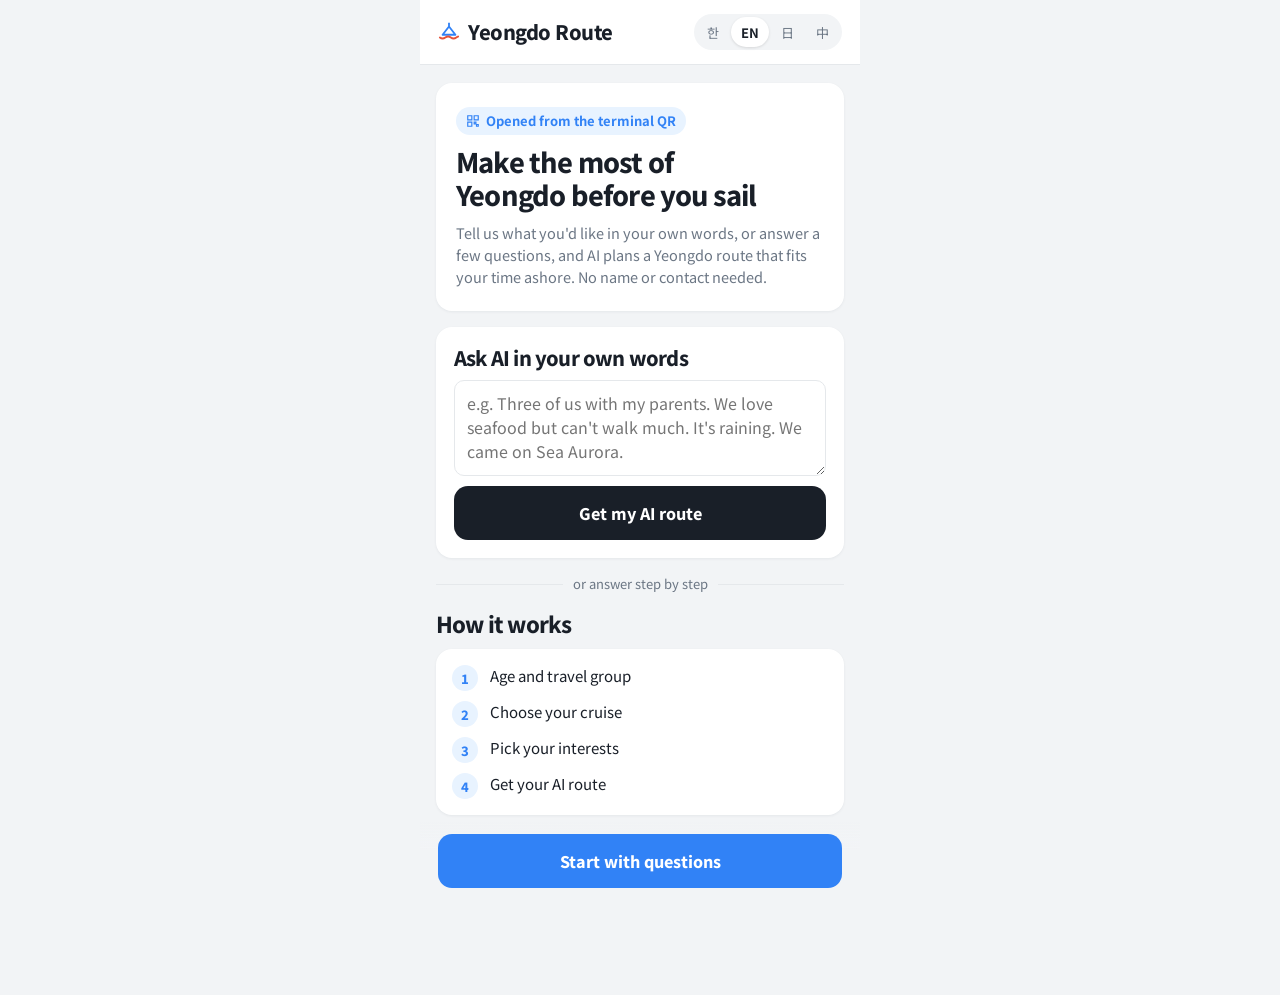
==== commit 975bbdc3: "날씨 예보 자동 반영 기능 추가 (Open-Meteo) Co-Authored-By: Claude Opus 5.5 <noreply@anthropic.com>" ====
--- a/index.html
+++ b/index.html
@@ -38,5 +38,6 @@
 <script src="js/12-result.js"></script>
 <script src="js/13-ops.js"></script>
 <script src="js/14-start.js"></script>
+<script src="js/15-weather.js"></script>
 </body>
 </html>
--- a/css/style.css
+++ b/css/style.css
@@ -81,6 +81,17 @@
 .pill.low{background:#dff1e6;color:#21653f}
 .chips{display:flex;flex-wrap:wrap;gap:6px}
 .chip{background:#e8f1f2;color:var(--sea);border-radius:999px;padding:4px 10px;font-size:13px}
+button.chip{border:0;font-family:inherit;cursor:pointer;transition:filter .15s}
+button.chip:hover{filter:brightness(.95)}
+/* 선호도 다시 고르기 모달 */
+.pmodal{position:fixed;inset:0;z-index:1000;background:rgba(8,49,61,.45);display:flex;align-items:flex-end;justify-content:center;padding:16px;animation:pmFade .2s ease both}
+.pm-box{background:var(--paper);color:var(--ink);border-radius:20px;width:100%;max-width:520px;max-height:85vh;overflow:auto;padding:20px;display:flex;flex-direction:column;gap:16px;box-shadow:0 12px 40px rgba(0,0,0,.25);animation:pmUp .28s cubic-bezier(.2,.8,.2,1) both}
+.pm-act{display:flex;gap:8px}
+.pm-act .btn{flex:1}
+@media (min-width:600px){.pmodal{align-items:center}}
+@keyframes pmFade{from{opacity:0}}
+@keyframes pmUp{from{transform:translateY(24px);opacity:0}}
+@media (prefers-reduced-motion:reduce){.pmodal,.pm-box{animation:none}}
 .alert{border-radius:12px;padding:12px 14px;background:#fdece8;border-left:4px solid var(--buoy);font-size:14.5px;display:flex;flex-direction:column;gap:2px}
 .alert strong{color:#a7341f;font-variant-numeric:tabular-nums}
 .ainote{border-radius:12px;padding:12px 14px;background:#e8f1f2;font-size:15px}
@@ -216,6 +227,44 @@
 .rpanel{display:flex;flex-direction:column;gap:18px}
 .rpanel[hidden]{display:none}
 .mapbox{isolation:isolate}
+/* 경로 수정 */
+.edbar{display:flex;flex-direction:column;align-items:flex-start;gap:6px;margin-bottom:-6px}
+.edbar .edtoggle{flex:0 0 auto;min-height:44px;padding:10px 18px;font-size:15px}
+.edbar .link{min-height:36px;padding:4px 0}
+.timeline{overflow-x:clip}
+.tl.stop{position:relative;background:var(--paper)}
+.timeline.editing .tl.stop{grid-template-columns:52px 18px 1fr 64px;touch-action:pan-y;user-select:none;-webkit-user-select:none}
+.tl.stop.swiping{transition:none}
+.tl.stop:not(.swiping){transition:transform .18s ease}
+.swipedel{position:absolute;top:0;bottom:0;left:100%;width:110px;display:flex;align-items:center;padding-left:14px;background:#f3d2cb;color:#a7341f;font-weight:700;font-size:14px;border-radius:0 10px 10px 0;visibility:hidden}
+.tl.stop.swiping .swipedel{visibility:visible}
+.tl.stop.willdel .swipedel{background:#e0442d;color:#fff}
+.edtools{display:flex;flex-direction:column;align-items:center;gap:5px;align-self:start;width:100%}
+/* ▲ 위로 / ▼ 아래로: 글자까지 넣어 무슨 버튼인지 바로 알 수 있게 */
+.mvbtn{width:100%;min-height:34px;padding:4px 2px;border:1px solid #c9dcf5;background:#eef5fe;border-radius:8px;font:700 12.5px/1.1 var(--body);color:var(--sea);cursor:pointer;white-space:nowrap}
+.mvbtn:hover:not(:disabled){background:#dceafd;border-color:var(--sea)}
+.mvbtn:disabled{background:none;border-color:var(--line);color:#c3cad1;cursor:default}
+.mvbtn:focus-visible{outline:3px solid var(--buoy);outline-offset:2px}
+.delbtn{width:100%;min-height:34px;padding:4px 2px;border:1px solid #f3c6bd;background:#fff7f5;border-radius:8px;font:700 12.5px/1.1 var(--body);color:#a7341f;cursor:pointer;white-space:nowrap}
+.delbtn:hover{background:#fdece8;border-color:#f3c6bd}
+.delbtn:focus-visible{outline:3px solid var(--buoy);outline-offset:2px}
+.addbtn:focus-visible,.edin:focus-visible{outline:3px solid var(--buoy);outline-offset:2px}
+/* ＋ 여기에 장소 추가: 장소 사이에 넓고 눈에 띄게 */
+.addbtn{align-self:stretch;margin-top:10px;border:2px dashed var(--sea);background:#eef5fe;border-radius:12px;padding:10px 12px;font:700 14.5px var(--body);color:var(--sea);cursor:pointer;min-height:46px;text-align:center}
+.addbtn:hover{background:#dceafd;border-style:solid}
+.addbtn[aria-expanded="true"]{background:var(--sea);border-style:solid;color:#fff}
+.addpanel{list-style:none;margin:0 0 16px 80px}
+.addpanel .card{background:#f7fafa}
+.aphead{display:flex;justify-content:space-between;align-items:center}
+.aphead .link{min-height:36px;padding:4px 0}
+.edrow{display:flex;gap:8px;align-items:flex-end}
+.edrow select{flex:1;min-width:0}
+.edrow .edadd{flex:0 0 auto;padding:10px 16px;min-height:44px}
+.edin{width:100%;min-height:44px;border:1px solid var(--line);border-radius:10px;padding:0 10px;font:16px var(--body);color:var(--ink);background:#fff}
+.edin[aria-invalid="true"]{border-color:var(--buoy)}
+.pickbar{display:flex;justify-content:space-between;align-items:center;gap:8px;border-radius:10px;padding:10px 12px;background:#fdece8;color:#a7341f;font-size:14px}
+.mapbox.picking #smap,.mapbox.picking #nmap{cursor:crosshair;outline:3px dashed var(--buoy);outline-offset:-3px}
+.alert .over{display:block;margin-top:6px;font-weight:700;color:#a7341f}
 @media (prefers-reduced-motion:no-preference){
   main>*{animation:rise .28s ease both}
   @keyframes rise{from{transform:translateY(6px)}to{transform:none}}
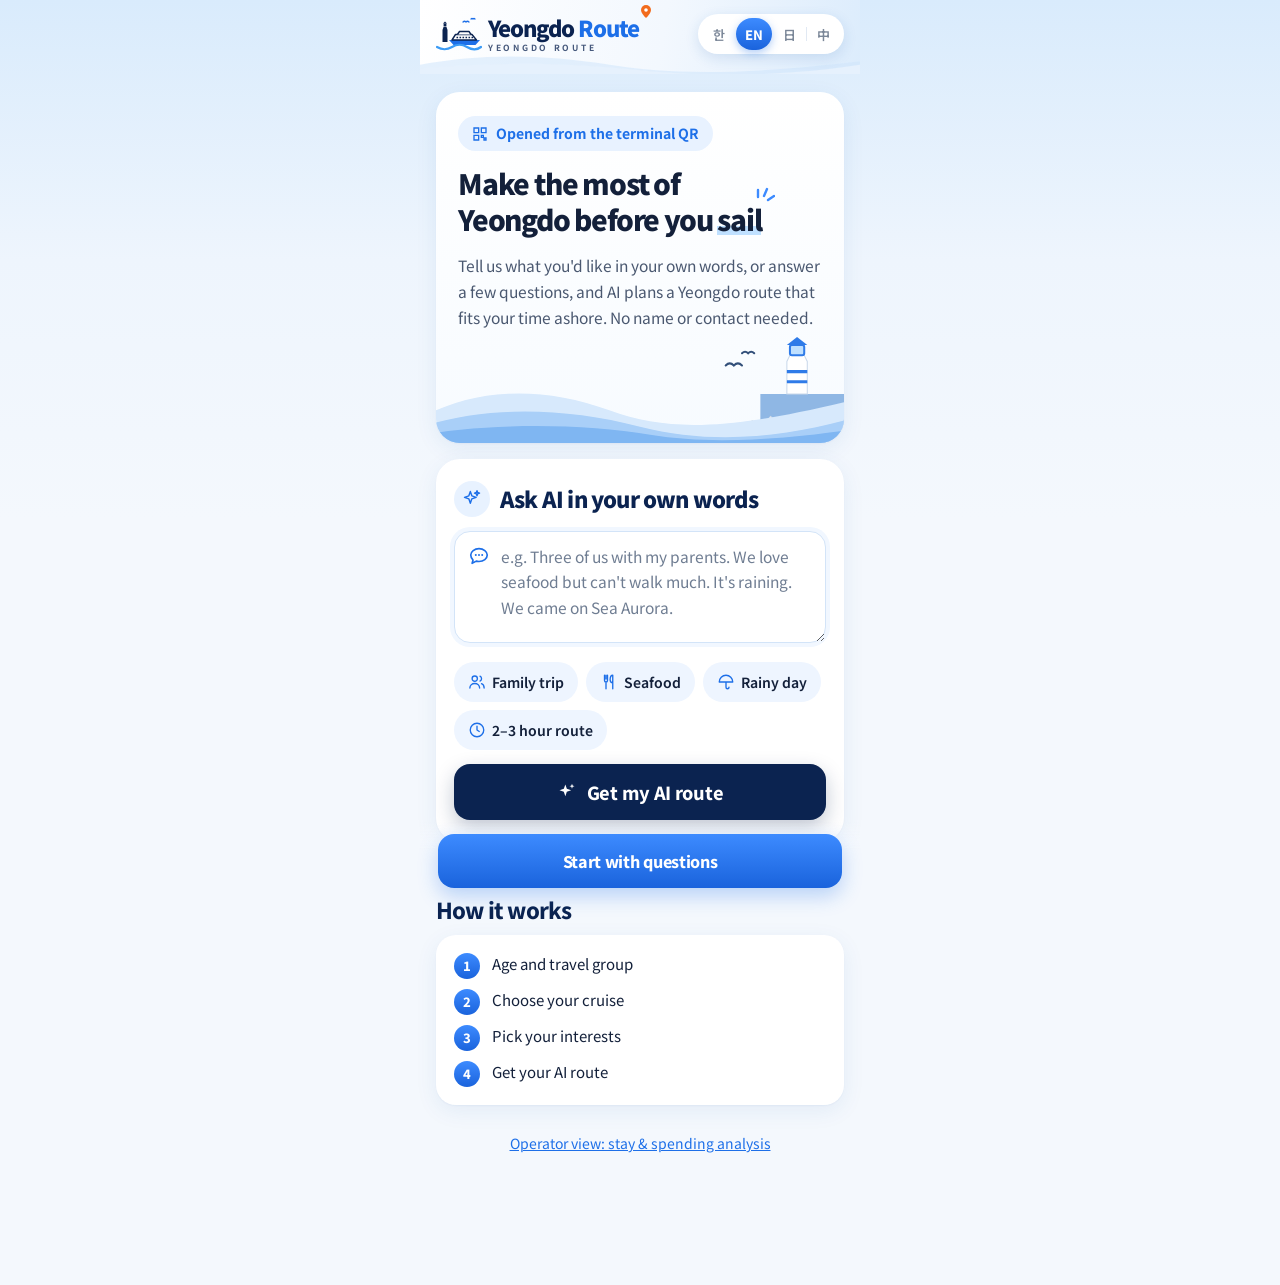
==== commit cddad8f6: "디자인 참고 사진대로 헤더·첫 화면·질문 화면 새로 꾸미기 - 공통: 하늘색 배경 그라데이션, 등대·배 로고와 물결 헤더, 알약 모양 언어 버튼, 둥근 카드와 파란 그라데이션 버튼" ====
--- a/index.html
+++ b/index.html
@@ -14,10 +14,24 @@
 <div class="app">
   <header class="top">
     <div class="brand" aria-label="Yeongdo Route">
-      <svg width="22" height="22" viewBox="0 0 24 24" aria-hidden="true"><path d="M12 2v4M12 6l7 9H5l7-9z" fill="none" stroke="#fff" stroke-width="2" stroke-linejoin="round"/><path d="M2 18c2 1.5 4 1.5 6 0s4-1.5 6 0 4 1.5 6 0 2-1 2-1" fill="none" stroke="#e5533b" stroke-width="2" stroke-linecap="round"/></svg>
-      <span id="brandText">영도 루트</span>
+      <!-- 로고: 등대 + 크루즈 배 + 파도 + 갈매기 -->
+      <svg class="logo" width="46" height="34" viewBox="0 0 46 34" aria-hidden="true">
+        <path d="M27 5q1.5-1.5 3 0q1.5-1.5 3 0M35 2q1-1 2 0q1-1 2 0" fill="none" stroke="#0b2350" stroke-width="1.2" stroke-linecap="round"/>
+        <path d="M6.5 25V13l1-3h3l1 3v12z" fill="#0b2350"/><rect x="7.6" y="6.5" width="2.8" height="3" fill="#0b2350"/><path d="M7 6.5l2-2 2 2z" fill="#0b2350"/>
+        <path d="M13 23h31l-4.5 5H17.5z" fill="#1d6fe8"/>
+        <path d="M16 23l3.5-5.5h16.5l4.5 5.5z" fill="#fff" stroke="#0b2350" stroke-width="1.4" stroke-linejoin="round"/>
+        <path d="M21.5 17.5l2-3h9.5l2 3" fill="#fff" stroke="#0b2350" stroke-width="1.4" stroke-linejoin="round"/>
+        <path d="M20.5 20.5h17" stroke="#0b2350" stroke-width="1.3" stroke-dasharray="1.6 1.4"/>
+        <path d="M1 30c5 3 10 3 15 0s10-3 15 0 10 3 14 0" fill="none" stroke="#3b9bf5" stroke-width="2.2" stroke-linecap="round"/>
+      </svg>
+      <span class="brand-txt"><span id="brandText">영도 루트</span><small>YEONGDO ROUTE</small></span>
     </div>
     <div class="lang" id="langBar"></div>
+    <!-- 헤더 아래쪽 물결 장식 -->
+    <svg class="top-wave" viewBox="0 0 440 24" preserveAspectRatio="none" aria-hidden="true">
+      <path d="M0 14c60-12 120-12 190 0s140 10 250-4v14H0z" fill="#cfe5fb" opacity=".55"/>
+      <path d="M0 18c80-8 150-6 220 2s150 6 220-6v10H0z" fill="#e6f1fd"/>
+    </svg>
   </header>
   <main id="screen" aria-live="polite"></main>
 </div>
@@ -37,7 +51,8 @@
 <script src="js/11-food.js"></script>
 <script src="js/12-result.js"></script>
 <script src="js/13-ops.js"></script>
+<script src="js/13b-toilets.js"></script>
+<script src="js/13c-myloc.js"></script>
 <script src="js/14-start.js"></script>
-<script src="js/15-weather.js"></script>
 </body>
 </html>
--- a/css/style.css
+++ b/css/style.css
@@ -147,6 +147,40 @@
 .adtoggle{border:1px solid var(--line);background:var(--paper);border-radius:999px;padding:3px 10px;font:600 12px var(--body);color:#e0442d;cursor:pointer;display:inline-flex;align-items:center;gap:5px}
 .adtoggle[aria-pressed="false"]{color:var(--muted)}
 .adtoggle:focus-visible{outline:3px solid var(--buoy);outline-offset:2px}
+/* 공중화장실 버튼·마커 (js/13b-toilets.js). 보라색 = 화장실 (관광지 빨강·파랑, 광고 빨강, 맛집 초록과 구분) */
+.map-btns{display:flex;flex-wrap:wrap;justify-content:flex-end;gap:6px}
+.wctoggle[aria-pressed="false"]{color:var(--muted)}
+.wctoggle[aria-pressed="true"]{background:#7b4fd6;border-color:#7b4fd6;color:#fff}
+.wctoggle:disabled{opacity:.6;cursor:wait}
+.wc-pin{cursor:pointer}
+.nwc{display:flex;flex-direction:column;align-items:center;cursor:pointer}
+.nwc .ic{width:20px;height:20px;border-radius:5px;background:#7b4fd6;border:1.5px solid #fff;box-shadow:0 1px 3px rgba(0,0,0,.35);display:grid;place-items:center;font-size:11px;line-height:1}
+.nwc.on .ic{border-color:#191f28}
+.nwc .nm{font:600 11.5px var(--body);color:#4a2a9a;text-shadow:0 0 3px #fff,0 0 3px #fff,0 0 3px #fff;margin-top:2px;white-space:nowrap}
+@media (max-width:380px){.map-btns .adtoggle{padding:3px 8px;font-size:11.5px}}
+/* 내 위치 버튼 (js/13c-myloc.js): 지도 오른쪽 위 동그란 ⌖ 버튼 */
+.mapbox{position:relative}
+.locbtn{position:absolute;top:10px;right:10px;z-index:5;width:40px;height:40px;border-radius:50%;border:1px solid var(--line);background:#fff;color:#5f7178;display:grid;place-items:center;cursor:pointer;box-shadow:0 2px 6px rgba(0,0,0,.2)}
+.locbtn[aria-pressed="true"]{color:#1a73e8}
+.locbtn.busy svg{animation:locspin 1s linear infinite}
+.locbtn:focus-visible{outline:3px solid #1a73e8;outline-offset:2px}
+@keyframes locspin{to{transform:rotate(360deg)}}
+/* 내 위치 점 + 가까운 화장실 5곳 목록 */
+.nme{width:26px;height:26px;border-radius:50%;background:rgba(26,115,232,.18);display:grid;place-items:center}
+.nme::after{content:"";width:13px;height:13px;border-radius:50%;background:#1a73e8;border:2.5px solid #fff;box-shadow:0 1px 3px rgba(0,0,0,.35)}
+.wcpanel{display:flex;flex-direction:column;gap:6px;margin-bottom:4px}
+.wch{display:flex;flex-wrap:wrap;align-items:baseline;justify-content:space-between;gap:2px 8px;font-size:14.5px}
+.wch .muted{font-size:12px}
+.wcnote{font-size:12.5px;color:var(--warn)}
+.wclist{list-style:none;margin:0;padding:0;display:flex;flex-direction:column;gap:6px}
+.wclist button{width:100%;display:flex;align-items:center;gap:10px;padding:9px 12px;border:1px solid var(--line);border-radius:12px;background:var(--paper);color:var(--ink);font:inherit;text-align:left;cursor:pointer}
+.wclist button[aria-pressed="true"]{border-color:#7b4fd6;box-shadow:0 0 0 1px #7b4fd6 inset}
+.wclist button:focus-visible{outline:3px solid #7b4fd6;outline-offset:2px}
+.wclist .n{flex:none;width:22px;height:22px;border-radius:5px;background:#7b4fd6;color:#fff;display:grid;place-items:center;font:700 12px var(--body)}
+.wclist .t{flex:1;display:flex;flex-direction:column;min-width:0}
+.wclist .t b{font-size:14px;font-weight:600;overflow:hidden;text-overflow:ellipsis;white-space:nowrap}
+.wclist .t small{font-size:12px;color:var(--muted)}
+.wclist .d{flex:none;font:700 13.5px var(--body);color:#4a2a9a}
 .adcard{border:1.5px solid #f3c6bd;background:#fff7f5;border-radius:12px;padding:12px 14px;display:flex;flex-direction:column;gap:4px}
 .adcard .top{display:flex;align-items:center;gap:8px;justify-content:space-between}
 .adcard .lbl{font:700 10.5px var(--body);color:#e0442d;border:1px solid #e0442d;border-radius:4px;padding:1px 5px;flex:none}
--- a/css/skin-a.css
+++ b/css/skin-a.css
@@ -70,3 +70,143 @@
 html[data-skin] .map-cap{flex-wrap:wrap;row-gap:6px}
 html[data-skin] .stars button{border-radius:12px}
 html[data-skin] .fmore{border-radius:14px}
+
+/* ===== 참고 사진 디자인 · 1단계 공통 틀 (2026-11-25) =====
+   source/디자인 참고 사진/ 3장을 따라 만든 "하늘·바다" 톤.
+   이 블록만 지우면 바로 위 "클린 블루"로 돌아갑니다. */
+html[data-skin="a"]{
+  --sea:#1d6fe8;          /* 포인트 파랑 */
+  --sea-deep:#0b2350;     /* 남색: 큰 버튼, 제목 */
+  --buoy:#1d6fe8;
+  --sand:#f4f8fd;         /* 화면 바탕 (아주 연한 하늘색) */
+  --ink:#13203a;
+  --muted:#5d6b80;
+  --line:#e1e9f3;
+  --tint:#e8f2ff;         /* 연한 파랑 바탕 (태그, 고른 버튼) */
+  --sky:#d9ebfc;          /* 하늘색 그라데이션 시작 */
+  --orange:#f26b1d;       /* 위치 핀, 밑줄 포인트 */
+  --r:20px;
+  --shadow:0 6px 22px rgba(29,90,170,.08),0 1px 2px rgba(29,90,170,.05);
+  --shadow-blue:0 8px 20px rgba(29,111,232,.28);
+}
+/* 바탕: 위쪽은 하늘색, 아래로 갈수록 연해지는 그라데이션 */
+html[data-skin="a"] body{background:linear-gradient(180deg,var(--sky) 0,#eef5fd 260px,var(--sand) 520px) no-repeat,var(--sand)}
+html[data-skin="a"] .app{background:transparent}
+
+/* 헤더: 로고 + 알약 모양 언어 버튼, 아래쪽 물결 */
+html[data-skin="a"] header.top{position:relative;background:linear-gradient(100deg,#fff 0,#f3f8fe 55%,#dcecfc 100%);border-bottom:0;padding:14px 16px 20px;overflow:hidden}
+html[data-skin="a"] header.top>*:not(.top-wave){position:relative;z-index:1}
+html[data-skin="a"] .top-wave{position:absolute;left:0;right:0;bottom:0;width:100%;height:22px;pointer-events:none}
+html[data-skin="a"] .brand{gap:6px;color:var(--sea-deep)}
+html[data-skin="a"] .brand .logo{flex:none}
+html[data-skin="a"] .brand-txt{display:flex;flex-direction:column;line-height:1.05}
+html[data-skin="a"] #brandText{font-size:22px;font-weight:900;letter-spacing:-1px;color:var(--sea-deep);white-space:nowrap}
+html[data-skin="a"] #brandText b{color:var(--sea);font-weight:900;position:relative;padding-right:9px}
+/* "루트" 옆 주황 위치 핀 */
+html[data-skin="a"] #brandText b::after{content:"";position:absolute;right:-3px;top:-6px;width:10px;height:13px;background:url("data:image/svg+xml,%3Csvg xmlns='http://www.w3.org/2000/svg' viewBox='0 0 10 13'%3E%3Cpath d='M5 0a5 5 0 0 1 5 5c0 3.5-5 8-5 8S0 8.5 0 5a5 5 0 0 1 5-5z' fill='%23f26b1d'/%3E%3Ccircle cx='5' cy='5' r='1.8' fill='%23fff'/%3E%3C/svg%3E") center/contain no-repeat}
+html[data-skin="a"] .brand-txt small{font:700 8.5px/1 var(--body);letter-spacing:.32em;color:var(--sea-deep);opacity:.75;margin-top:4px}
+/* 언어 버튼: 흰 알약 안에 고른 언어만 파란 알약 */
+html[data-skin="a"] .lang{background:#fff;padding:4px;gap:0;box-shadow:0 4px 14px rgba(29,90,170,.14)}
+html[data-skin="a"] .lang button{min-height:32px;min-width:34px;padding:4px 9px;font-weight:600;color:#7b8798;position:relative}
+html[data-skin="a"] .lang button+button::before{content:"";position:absolute;left:0;top:9px;bottom:9px;width:1px;background:var(--line)}
+html[data-skin="a"] .lang button[aria-pressed="true"]{background:linear-gradient(180deg,#3d8bff,#1a63dc);color:#fff;font-weight:800;box-shadow:0 3px 8px rgba(29,111,232,.35)}
+html[data-skin="a"] .lang button[aria-pressed="true"]::before,html[data-skin="a"] .lang button[aria-pressed="true"]+button::before{display:none}
+
+/* 카드 공통: 흰색, 많이 둥근 모서리, 은은한 파란 그림자 */
+html[data-skin="a"] .hero,html[data-skin="a"] .aibox,html[data-skin="a"] .steps-list,
+html[data-skin="a"] .card,html[data-skin="a"] .timeline,html[data-skin="a"] .mapbox,html[data-skin="a"] .alert{box-shadow:var(--shadow)}
+html[data-skin="a"] .opt,html[data-skin="a"] .ship{border:1.5px solid var(--line);box-shadow:0 2px 8px rgba(29,90,170,.05)}
+html[data-skin="a"] .opt[aria-pressed="true"],html[data-skin="a"] .ship[aria-pressed="true"]{border-color:var(--sea);background:#f4f9ff;box-shadow:0 0 0 3px rgba(29,111,232,.12)}
+
+/* 버튼: 기본 = 파란 그라데이션, .sea = 남색 */
+html[data-skin="a"] .btn{border-radius:16px;background:linear-gradient(180deg,#3d8bff,#1a63dc);box-shadow:var(--shadow-blue);letter-spacing:-.3px}
+html[data-skin="a"] .btn.sea{background:var(--sea-deep);box-shadow:0 8px 20px rgba(11,35,80,.25)}
+html[data-skin="a"] .btn:disabled{background:#c8d3e0;box-shadow:none}
+html[data-skin="a"] .btn.ghost{background:#fff;color:var(--sea-deep);box-shadow:var(--shadow)}
+html[data-skin="a"] .bar-inner{background:linear-gradient(to top,var(--sand) 65%,rgba(244,248,253,0))}
+
+/* 알약(칩)·진행 막대 */
+html[data-skin="a"] .chip{background:var(--tint);color:var(--sea);border:0;font-weight:700}
+html[data-skin="a"] .progress{gap:8px}
+html[data-skin="a"] .progress span{height:6px;border-radius:999px;background:#dbe5f1}
+html[data-skin="a"] .progress span.on{background:linear-gradient(90deg,#3d8bff,#1a63dc)}
+
+/* 키보드로 고를 때 테두리도 파랑으로 통일 */
+html[data-skin="a"] :focus-visible{outline-color:var(--sea)!important}
+
+/* ===== 2단계 첫 화면 (참고: 영도 루트 AI 여행 추천 UI.png) ===== */
+html[data-skin="a"] .hero{background:linear-gradient(180deg,#fff 0,#f7fbff 100%);padding:24px 22px 112px;gap:14px;border-radius:24px}
+html[data-skin="a"] .qr-tag{background:var(--tint);color:var(--sea);font-size:14px;padding:7px 14px;gap:8px}
+html[data-skin="a"] .hero h1{font-size:28px;font-weight:900;letter-spacing:-1.2px;color:var(--ink);line-height:1.3}
+/* "알차게" 형광펜 밑줄 + 반짝 선 */
+html[data-skin="a"] .hero h1 em.hl{font-style:normal;position:relative;white-space:nowrap;background:linear-gradient(transparent 68%,#bfe0ff 68%,#bfe0ff 90%,transparent 90%)}
+html[data-skin="a"] .hero h1 em.hl::after{content:"";position:absolute;right:-14px;top:-12px;width:20px;height:16px;background:url("data:image/svg+xml,%3Csvg xmlns='http://www.w3.org/2000/svg' viewBox='0 0 20 16'%3E%3Cpath d='M3 10V3M9 9l3-7M13 13l6-4' stroke='%233d8bff' stroke-width='2.4' stroke-linecap='round'/%3E%3C/svg%3E") center/contain no-repeat}
+html[data-skin="a"] .hero p{font-size:15.5px;line-height:1.7;color:#4a5870}
+html[data-skin="a"] .hero-art{position:absolute;left:0;right:0;bottom:0;width:100%;height:110px;pointer-events:none}
+
+html[data-skin="a"] .aibox{border-radius:24px;padding:22px 18px;gap:14px}
+html[data-skin="a"] .aibox h2{display:flex;align-items:center;gap:10px;font-size:22px;font-weight:900;letter-spacing:-.8px}
+html[data-skin="a"] .ai-ic{flex:none;width:36px;height:36px;border-radius:50%;background:var(--tint);color:var(--sea);display:grid;place-items:center}
+html[data-skin="a"] .ai-field{position:relative}
+html[data-skin="a"] .ai-bubble{position:absolute;left:14px;top:14px;color:var(--sea);pointer-events:none}
+html[data-skin="a"] .ai-field textarea{min-height:112px;padding:12px 14px 12px 46px;border:1.5px solid #d3e4f8;border-radius:16px;box-shadow:0 0 0 4px #f1f7ff;font-size:15.5px;line-height:1.65}
+html[data-skin="a"] .ai-field textarea::placeholder{color:#6f7d92}
+html[data-skin="a"] .ai-field textarea:focus{border-color:var(--sea);outline:none;box-shadow:0 0 0 4px rgba(29,111,232,.15)}
+html[data-skin="a"] .ai-chips{display:flex;flex-wrap:wrap;gap:8px}
+html[data-skin="a"] .ai-chips button{display:inline-flex;align-items:center;gap:6px;border:0;background:#eef5ff;color:var(--ink);border-radius:999px;padding:8px 14px;min-height:40px;font:600 14px var(--body);cursor:pointer}
+html[data-skin="a"] .ai-chips button svg{color:var(--sea);flex:none}
+html[data-skin="a"] .ai-chips button:hover{background:#e0edff}
+html[data-skin="a"] .ai-go{display:flex;align-items:center;justify-content:center;gap:10px;min-height:56px;font-size:18px;border-radius:16px}
+html[data-skin="a"] .or{color:#5d6b80;font-size:14.5px;gap:14px}
+html[data-skin="a"] .or::before,html[data-skin="a"] .or::after{background:#cfdbea}
+html[data-skin="a"] .steps-list{border-radius:20px;padding:18px}
+html[data-skin="a"] .steps-list b{background:linear-gradient(180deg,#3d8bff,#1a63dc);color:#fff}
+
+/* ===== 3단계 질문 화면 (참고: 부산 영도 크루즈 일정 선택 UI.png) ===== */
+html[data-skin="a"] .qblock{position:relative}
+html[data-skin="a"] .qblock+.qblock{border-top:1px solid #dfe8f3}
+html[data-skin="a"] .qnum{color:var(--sea);opacity:1;font-weight:800}
+html[data-skin="a"] .qhead h2{display:flex;align-items:center;gap:10px;font-size:24px;font-weight:900;letter-spacing:-1px;position:relative;z-index:1}
+html[data-skin="a"] .qhead h2 em{font-style:normal;color:var(--sea)}
+html[data-skin="a"] .q-ic{flex:none;width:40px;height:40px;border-radius:12px;background:linear-gradient(180deg,#3d8bff,#1a63dc);color:#fff;display:grid;place-items:center;box-shadow:0 4px 10px rgba(29,111,232,.25)}
+html[data-skin="a"] .q-ic svg{width:24px;height:24px}
+html[data-skin="a"] .qhead .muted{position:relative;z-index:1;font-size:15px;color:#4a5870}
+/* 크루즈 질문 오른쪽 위 풍경 그림 */
+html[data-skin="a"] .ship-art{position:absolute;top:8px;right:-16px;width:58%;max-width:250px;height:auto;opacity:.95;pointer-events:none;-webkit-mask-image:linear-gradient(180deg,#000 75%,transparent);mask-image:linear-gradient(180deg,#000 75%,transparent)}
+html[data-skin="a"] .q-ship .qhead{padding-right:38%;min-height:110px}
+/* 선택지 버튼 */
+html[data-skin="a"] .opt{border-radius:16px;min-height:62px;padding:14px}
+html[data-skin="a"] .opt span{font-size:16px}
+html[data-skin="a"] .opt[aria-pressed="true"]::after{background-color:var(--sea)}
+/* 날짜 */
+html[data-skin="a"] .datebar{gap:12px}
+html[data-skin="a"] .datebar .dl{display:flex;align-items:center;gap:8px;font-size:17px;font-weight:800;color:var(--ink)}
+html[data-skin="a"] .datebar .dl svg{color:var(--sea)}
+html[data-skin="a"] .dchips{gap:8px;padding:2px 2px 8px}
+html[data-skin="a"] .dchips button{display:inline-flex;align-items:center;gap:7px;border:1px solid var(--line);background:#fff;border-radius:16px;padding:10px 16px;min-height:48px;font:700 15px var(--body);box-shadow:0 3px 10px rgba(29,90,170,.07)}
+html[data-skin="a"] .dchips button[aria-pressed="true"]{border-color:transparent;background:linear-gradient(180deg,#3d8bff,#1a63dc);color:#fff;box-shadow:0 6px 14px rgba(29,111,232,.32)}
+html[data-skin="a"] .dpick{gap:10px;font-size:15px;color:var(--ink)}
+html[data-skin="a"] .dpick svg{color:#5d6b80;flex:none}
+html[data-skin="a"] .dpick input{border:1px solid var(--line);border-radius:12px;padding:9px 12px;font:500 15px var(--body);box-shadow:0 2px 6px rgba(29,90,170,.05)}
+/* 크루즈 카드: 왼쪽 배 그림 + 오른쪽 정보 + 아래 물결 */
+html[data-skin="a"] .ship{flex-direction:row;align-items:center;gap:14px;padding:12px;border-radius:20px;overflow:hidden;background:#fff}
+html[data-skin="a"] .ship::before{content:"";position:absolute;right:0;bottom:0;width:60%;height:34px;background:url("data:image/svg+xml,%3Csvg xmlns='http://www.w3.org/2000/svg' viewBox='0 0 200 34' preserveAspectRatio='none'%3E%3Cpath d='M0 34C60 34 90 6 140 6s50 10 60 4v24z' fill='%23d9ebfc' opacity='.7'/%3E%3C/svg%3E") bottom right/100% 100% no-repeat;pointer-events:none}
+html[data-skin="a"] .ship[aria-pressed="true"]{border:2px solid #5ea4ff;background:#fff;box-shadow:0 0 0 4px rgba(61,139,255,.14),0 8px 22px rgba(29,90,170,.12)}
+html[data-skin="a"] .ship[aria-pressed="true"]::after{display:none}
+html[data-skin="a"] .ship-thumb{flex:none;width:92px;height:66px;border-radius:14px;overflow:hidden}
+html[data-skin="a"] .ship-main{flex:1;display:flex;flex-direction:column;gap:6px;position:relative;z-index:1}
+html[data-skin="a"] .ship strong{font-size:17px;font-weight:900;letter-spacing:-.3px;text-transform:uppercase}
+html[data-skin="a"] .ship-date{font-size:12.5px;color:var(--muted)}
+html[data-skin="a"] .ship .times{flex-wrap:wrap;row-gap:4px;color:#3a4860;font-size:14px}
+html[data-skin="a"] .ship-t{display:inline-flex;align-items:center;gap:8px;flex-wrap:wrap}
+html[data-skin="a"] .ship-t>span{display:inline-flex;align-items:center;gap:4px}
+html[data-skin="a"] .ship-t svg{color:var(--sea)}
+html[data-skin="a"] .ship-t i{width:1px;height:14px;background:#cfd9e6}
+html[data-skin="a"] .ship-pax{display:inline-flex;align-items:center;gap:4px;color:#3a4860;font-weight:600}
+html[data-skin="a"] .ship-pax svg{color:#5d6b80}
+html[data-skin="a"] .pill{padding:4px 12px;font-size:13.5px}
+html[data-skin="a"] .pill.high{background:#fde4dc;color:#c8401f}
+/* 출처 안내 상자 */
+html[data-skin="a"] .srcbox{display:flex;gap:10px;align-items:flex-start;background:#edf2f9;border-radius:16px;padding:14px 16px;font-size:13.5px;line-height:1.6;color:#4a5870}
+html[data-skin="a"] .srcbox svg{flex:none;color:var(--sea);margin-top:1px}
+html[data-skin="a"] .nodate{border-radius:14px}
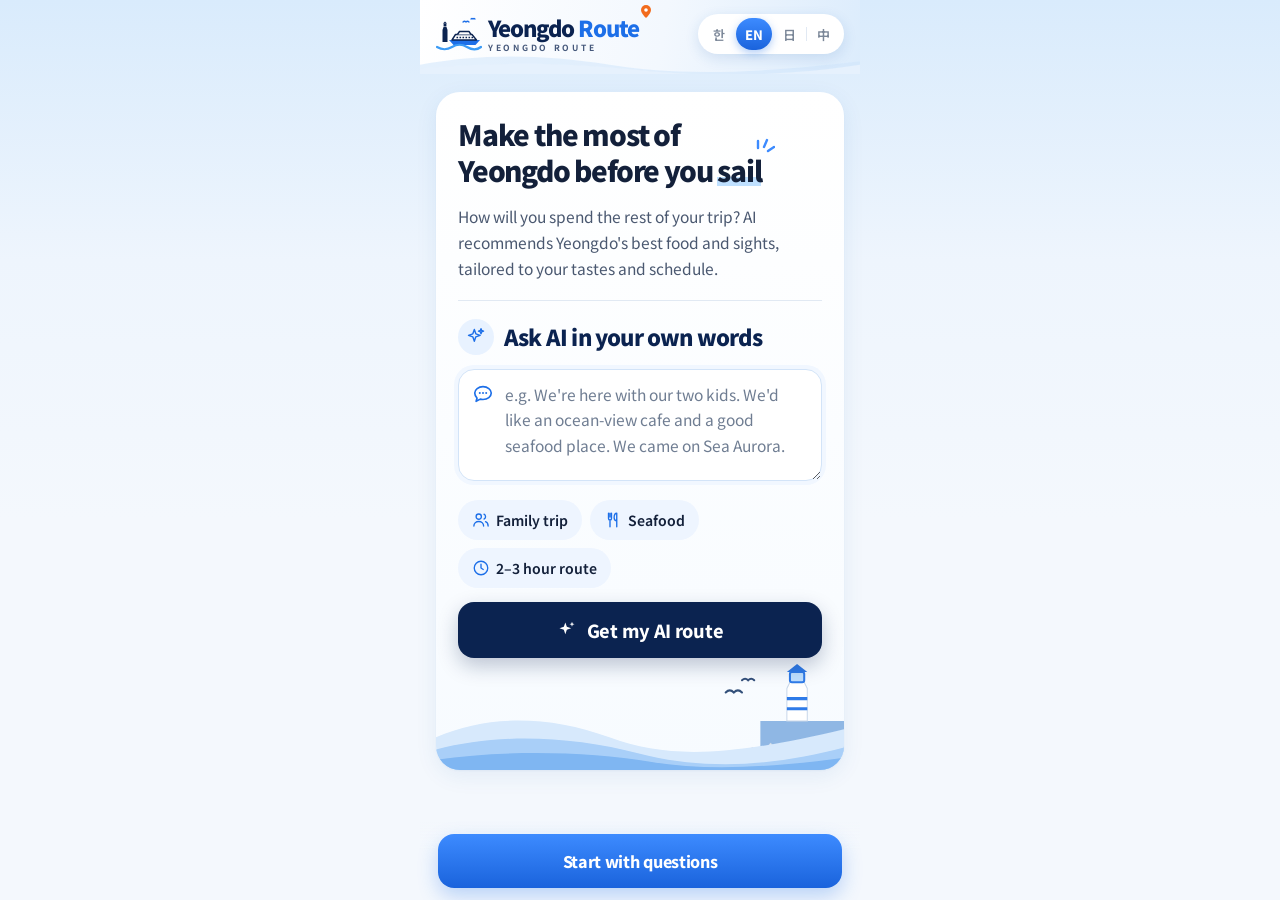
==== commit 303aca11: "관리자 페이지(/admin/) 분리, 실제 이용 기록 수집 - 관광객 화면에서 운영자 분석 링크·화면(13-ops.js)과 시연용 통계 데이터 삭제 - js/13d-stats.js" ====
--- a/index.html
+++ b/index.html
@@ -50,9 +50,10 @@
 <script src="js/10-map.js"></script>
 <script src="js/11-food.js"></script>
 <script src="js/12-result.js"></script>
-<script src="js/13-ops.js"></script>
 <script src="js/13b-toilets.js"></script>
 <script src="js/13c-myloc.js"></script>
+<script src="js/13d-stats.js"></script>
 <script src="js/14-start.js"></script>
+<script src="js/15-weather.js"></script>
 </body>
 </html>
--- a/css/style.css
+++ b/css/style.css
@@ -38,6 +38,10 @@
 .progress span.on{background:var(--buoy)}
 .options{display:grid;grid-template-columns:1fr 1fr;gap:10px}
 .options.one{grid-template-columns:1fr}
+.options.three{grid-template-columns:repeat(3,1fr)}
+.comp-sub{display:flex;flex-direction:column;gap:8px;padding:12px;border-radius:14px;background:rgba(29,111,232,.06)}
+.comp-sub[hidden]{display:none}
+.comp-sub-t{margin:0;font-size:14px;font-weight:600}
 .opt{border:1.5px solid var(--line);background:var(--paper);border-radius:12px;padding:14px 12px;text-align:left;font-size:15px;font-family:var(--body);color:var(--ink);cursor:pointer;display:flex;flex-direction:column;gap:2px;min-height:58px}
 .opt small{color:var(--muted);font-size:13px}
 .opt[aria-pressed="true"]{border-color:var(--sea);background:#e8f1f2;box-shadow:inset 0 0 0 1px var(--sea)}
@@ -83,6 +87,13 @@
 .chip{background:#e8f1f2;color:var(--sea);border-radius:999px;padding:4px 10px;font-size:13px}
 button.chip{border:0;font-family:inherit;cursor:pointer;transition:filter .15s}
 button.chip:hover{filter:brightness(.95)}
+/* "내 선택" 상자 (js/12-result.js): 터미널 도착 기한 카드 밑에 따로. ▾ = 눌러서 바꿀 수 있음 */
+.mysel{border-radius:12px;padding:12px 14px;background:#fff;border:1px solid var(--line);display:flex;flex-direction:column;gap:8px}
+.mysel-t{margin:0;font-size:13px;font-weight:700;color:var(--muted)}
+.mysel .chips{gap:8px}
+.mysel .chip{display:inline-flex;align-items:center;gap:5px;min-height:34px;padding:6px 12px 6px 10px;font-size:14px}
+.chip-caret{flex:none;opacity:.85}
+button.chip:focus-visible{outline:3px solid var(--buoy);outline-offset:2px}
 /* 선호도 다시 고르기 모달 */
 .pmodal{position:fixed;inset:0;z-index:1000;background:rgba(8,49,61,.45);display:flex;align-items:flex-end;justify-content:center;padding:16px;animation:pmFade .2s ease both}
 .pm-box{background:var(--paper);color:var(--ink);border-radius:20px;width:100%;max-width:520px;max-height:85vh;overflow:auto;padding:20px;display:flex;flex-direction:column;gap:16px;box-shadow:0 12px 40px rgba(0,0,0,.25);animation:pmUp .28s cubic-bezier(.2,.8,.2,1) both}
@@ -109,6 +120,10 @@
 .modes{display:flex;flex-wrap:wrap;gap:4px}
 .mode{font-size:13px;border:1px solid var(--line);border-radius:999px;padding:2px 9px;color:var(--muted);white-space:nowrap;font-variant-numeric:tabular-nums}
 .mode.on{background:#dff1e6;border-color:var(--good);color:#21653f;font-weight:700}
+.modebtn{background:#fff;font-family:var(--body);min-height:32px;padding:4px 11px;cursor:pointer}
+.modebtn:hover:not(:disabled):not(.on){border-color:var(--sea);color:var(--sea)}
+.modebtn:disabled{color:#c3cad1;cursor:default}
+.modebtn:focus-visible{outline:3px solid var(--buoy);outline-offset:2px}
 .tl .move{font-size:13px;color:var(--muted);display:flex;align-items:center;gap:4px}
 .rt{font-size:14px;font-weight:700;color:var(--ink);font-variant-numeric:tabular-nums;white-space:nowrap}
 .rt .st{color:var(--warn)}
@@ -116,6 +131,10 @@
 .maps{display:flex;flex-wrap:wrap;gap:6px;margin-top:4px}
 .maps a{font-size:13px;color:var(--sea);border:1px solid var(--line);border-radius:999px;padding:6px 12px;text-decoration:none;min-height:32px;display:inline-flex;align-items:center}
 .maps a:focus-visible{outline:3px solid var(--buoy);outline-offset:2px}
+/* 맛집 "＋ 경로에 추가" 버튼 (js/11-food.js) */
+.fadd{font:inherit;font-size:13px;font-weight:700;color:#fff;background:var(--sea);border:1px solid var(--sea);border-radius:999px;padding:6px 12px;min-height:32px;cursor:pointer}
+.fadd:disabled{color:var(--sea);background:transparent;cursor:default;font-weight:600}
+.fadd:focus-visible{outline:3px solid var(--buoy);outline-offset:2px}
 .tag-out{font-size:12px;background:#fbefd9;color:#8a5a14;border-radius:4px;padding:1px 6px;margin-left:6px;vertical-align:2px}
 .card{border:1px solid var(--line);border-radius:14px;padding:16px;display:flex;flex-direction:column;gap:10px}
 .stats{display:grid;grid-template-columns:repeat(3,1fr);gap:8px}
@@ -137,6 +156,33 @@
 .map-cap{display:flex;justify-content:space-between;align-items:center;gap:8px;padding:8px 12px;background:var(--paper);border-top:1px solid var(--line);font-size:12.5px;color:var(--muted)}
 .npin{background:var(--buoy);color:#fff;border:2px solid #fff;border-radius:50%;width:26px;height:26px;display:grid;place-items:center;font:700 13px var(--body);box-shadow:0 1px 4px rgba(0,0,0,.35)}
 .npin.t{background:var(--sea)}
+/* 네이버 지도 번호 핀 옆 장소 이름: 상자 밖에 띄워서 핀 위치가 밀리지 않게 */
+.npw{position:relative;width:26px;height:26px}
+.npl{position:absolute;left:100%;top:50%;transform:translateY(-50%);margin-left:4px;font:600 12px var(--body);color:#1b2a30;white-space:nowrap;pointer-events:none;text-shadow:0 0 3px #fff,0 0 3px #fff,0 0 3px #fff,0 0 3px #fff}
+/* 배너 광고: 지도와 코스 순서 사이, 높이 낮게 한 줄 */
+.banner{display:flex;align-items:center;gap:8px;min-height:44px;padding:8px 12px;border:1px dashed var(--line);border-radius:12px;background:var(--paper);color:var(--ink);overflow:hidden}
+.banner .lbl{flex:none;font:700 10.5px var(--body);color:var(--muted);border:1px solid var(--line);border-radius:4px;padding:1px 5px}
+.banner b{flex:none;font-size:14px;font-weight:700}
+.banner small{flex:1;min-width:0;font-size:12px;color:var(--muted);overflow:hidden;text-overflow:ellipsis;white-space:nowrap}
+/* 지도 밑 탭: 코스 순서 | 화장실 (결과 화면 위쪽 탭 .rtabs와 같은 알약 모양, 조금 작게) */
+.subtabs{display:flex;gap:6px;border-bottom:1px solid var(--line);padding-bottom:8px}
+.subtabs button{flex:1;border:1px solid var(--line);background:var(--paper);border-radius:999px;padding:6px 12px;font:500 13.5px var(--body);color:var(--ink);cursor:pointer;min-height:36px;white-space:nowrap}
+.subtabs button small{font-size:11.5px;opacity:.8}
+.subtabs button[aria-selected="true"]{border-color:var(--sea);background:var(--sea);color:#fff;font-weight:700}
+.subtabs button:focus-visible{outline:3px solid var(--sea);outline-offset:2px}
+.wcempty{font-size:13px;padding:6px 2px}
+/* 지도 아래 코스 순서 목록 (화장실 목록 .wclist와 같은 모양, 색만 동선 색) */
+.crpanel{display:flex;flex-direction:column;gap:6px;margin-bottom:4px}
+.crlist{list-style:none;margin:0;padding:0;display:flex;flex-direction:column;gap:6px}
+.crrow{width:100%;display:flex;align-items:center;gap:10px;padding:9px 12px;border:1px solid var(--line);border-radius:12px;background:var(--paper);color:var(--ink);font:inherit;text-align:left;cursor:pointer}
+.crrow[aria-pressed="true"]{border-color:var(--buoy);box-shadow:0 0 0 1px var(--buoy) inset}
+.crrow:focus-visible{outline:3px solid var(--buoy);outline-offset:2px}
+.crlist .n{flex:none;width:22px;height:22px;border-radius:50%;background:var(--buoy);color:#fff;display:grid;place-items:center;font:700 12px var(--body)}
+.crlist .n.term{border-radius:5px;background:var(--sea)}
+.crlist .t{flex:1;display:flex;flex-direction:column;min-width:0}
+.crlist .t b{font-size:14px;font-weight:600;overflow:hidden;text-overflow:ellipsis;white-space:nowrap}
+.crlist .t small{font-size:12px;color:var(--muted)}
+.crlist .d{flex:none;font:700 13.5px var(--body);color:var(--sea)}
 .ad-pin{cursor:pointer}
 .ad-pin:focus{outline:none}
 .ad-pin:focus-visible rect.bg{stroke:var(--sea);stroke-width:3}
@@ -144,19 +190,35 @@
 .nad .ic{position:relative;width:30px;height:30px;border-radius:8px;background:#e0442d;border:2px solid #fff;box-shadow:0 1px 4px rgba(0,0,0,.35);display:grid;place-items:center}
 .nad .ic i{position:absolute;top:-7px;right:-9px;font:700 8.5px/1 var(--body);font-style:normal;background:#fff;color:#e0442d;border:1px solid #e0442d;border-radius:3px;padding:1px 2px}
 .nad .nm{font:600 11.5px var(--body);color:#1b2a30;text-shadow:0 0 3px #fff,0 0 3px #fff,0 0 3px #fff;margin-top:2px;white-space:nowrap}
+/* 📷 네이버 지도 도착지 사진 카드 (번호 핀 위 12시 방향). 크기를 바꾸면 10-map.js의 anchor도 같이 바꿔 주세요 */
+.nphoto{position:relative;width:68px;height:56px;cursor:pointer}
+.nphoto .box{position:relative;box-sizing:border-box;width:68px;height:50px;border:2px solid #fff;border-radius:7px;overflow:hidden;background:#e3eef0;box-shadow:0 1px 4px rgba(0,0,0,.35)}
+.nphoto::after{content:"";position:absolute;left:50%;bottom:0;margin-left:-6px;border:6px solid transparent;border-bottom:0;border-top-color:#fff}
+.nphoto .ph{position:absolute;inset:0;display:flex;flex-direction:column;align-items:center;justify-content:center;font-size:15px;line-height:1.1}
+.nphoto .ph small{font:500 8.5px var(--body);color:#5b6f74;margin-top:2px;white-space:nowrap}
+.nphoto img{position:absolute;inset:0;width:100%;height:100%;object-fit:cover}
+/* 눌러서 확대한 카드 (3배). 크기를 바꾸면 10-map.js의 큰 카드 anchor(102,169)도 같이 바꿔 주세요 */
+.nphoto.big{width:204px;height:156px}
+.nphoto.big .box{width:204px;height:150px;border-width:3px;border-radius:10px;box-shadow:0 3px 12px rgba(0,0,0,.4)}
+.nphoto.big .ph{font-size:34px}
+.nphoto.big .ph small{font-size:13px;margin-top:6px}
+#smap .ph-pin{cursor:pointer}
+#smap .ph-pin:focus{outline:none}
+#smap .ph-pin:focus-visible rect:first-of-type{stroke:var(--sea);stroke-width:2}
 .adtoggle{border:1px solid var(--line);background:var(--paper);border-radius:999px;padding:3px 10px;font:600 12px var(--body);color:#e0442d;cursor:pointer;display:inline-flex;align-items:center;gap:5px}
 .adtoggle[aria-pressed="false"]{color:var(--muted)}
 .adtoggle:focus-visible{outline:3px solid var(--buoy);outline-offset:2px}
-/* 공중화장실 버튼·마커 (js/13b-toilets.js). 보라색 = 화장실 (관광지 빨강·파랑, 광고 빨강, 맛집 초록과 구분) */
+/* 공중화장실 버튼·마커 (js/13b-toilets.js). 보라색 = 화장실 (관광지 빨강·파랑, 광고 빨강과 구분) */
 .map-btns{display:flex;flex-wrap:wrap;justify-content:flex-end;gap:6px}
 .wctoggle[aria-pressed="false"]{color:var(--muted)}
 .wctoggle[aria-pressed="true"]{background:#7b4fd6;border-color:#7b4fd6;color:#fff}
 .wctoggle:disabled{opacity:.6;cursor:wait}
 .wc-pin{cursor:pointer}
-.nwc{display:flex;flex-direction:column;align-items:center;cursor:pointer}
+.nwc{position:relative;width:20px;height:20px;cursor:pointer}
 .nwc .ic{width:20px;height:20px;border-radius:5px;background:#7b4fd6;border:1.5px solid #fff;box-shadow:0 1px 3px rgba(0,0,0,.35);display:grid;place-items:center;font-size:11px;line-height:1}
 .nwc.on .ic{border-color:#191f28}
-.nwc .nm{font:600 11.5px var(--body);color:#4a2a9a;text-shadow:0 0 3px #fff,0 0 3px #fff,0 0 3px #fff;margin-top:2px;white-space:nowrap}
+/* 이름표는 상자 밖에 띄움 → 상자가 늘 20×20이라 🚻 아이콘이 좌표(anchor 10,10) 위에 그대로 있음 */
+.nwc .nm{position:absolute;top:100%;left:50%;transform:translateX(-50%);font:600 11.5px var(--body);color:#4a2a9a;text-shadow:0 0 3px #fff,0 0 3px #fff,0 0 3px #fff;margin-top:2px;white-space:nowrap}
 @media (max-width:380px){.map-btns .adtoggle{padding:3px 8px;font-size:11.5px}}
 /* 내 위치 버튼 (js/13c-myloc.js): 지도 오른쪽 위 동그란 ⌖ 버튼 */
 .mapbox{position:relative}
@@ -263,27 +325,39 @@
 .mapbox{isolation:isolate}
 /* 경로 수정 */
 .edbar{display:flex;flex-direction:column;align-items:flex-start;gap:6px;margin-bottom:-6px}
-.edbar .edtoggle{flex:0 0 auto;min-height:44px;padding:10px 18px;font-size:15px}
 .edbar .link{min-height:36px;padding:4px 0}
 .timeline{overflow-x:clip}
 .tl.stop{position:relative;background:var(--paper)}
-.timeline.editing .tl.stop{grid-template-columns:52px 18px 1fr 64px;touch-action:pan-y;user-select:none;-webkit-user-select:none}
+/* 장소 카드 (js/12-result.js): 장소마다 카드 하나, 오른쪽 ☰ 손잡이로 끌어서 순서 바꾸기 */
+.tl.stop{touch-action:pan-y}
+.stopcard{display:flex;flex-direction:column;gap:3px;border:1px solid var(--line);border-radius:14px;background:#fff;padding:10px 8px 10px 12px;box-shadow:0 1px 4px rgba(16,40,60,.05)}
+.sc-head{display:flex;align-items:flex-start;gap:2px}
+.sc-head strong{flex:1;min-width:0;padding-top:6px}
+.draghandle{flex:none;width:40px;height:40px;border:0;background:none;border-radius:10px;color:var(--muted);cursor:grab;touch-action:none;display:grid;place-items:center;-webkit-user-select:none;user-select:none}
+.draghandle:hover{background:#eef5fe;color:var(--sea)}
+.draghandle:active{cursor:grabbing}
+.draghandle:focus-visible{outline:3px solid var(--buoy);outline-offset:2px}
+.delbtn{flex:none;width:36px;height:40px;border:0;background:none;border-radius:10px;font:700 15px/1 var(--body);color:#b4685a;cursor:pointer}
+.delbtn:hover{background:#fdece8;color:#a7341f}
+.delbtn:focus-visible{outline:3px solid var(--buoy);outline-offset:2px}
 .tl.stop.swiping{transition:none}
 .tl.stop:not(.swiping){transition:transform .18s ease}
+.timeline.dragmode{-webkit-user-select:none;user-select:none}
+.timeline.dragmode .tl.stop:not(.dragging){transition:transform .15s ease}
+.tl.stop.dragging{z-index:5;transition:none;background:transparent}
+.tl.stop.dragging .stopcard{border-color:var(--sea);box-shadow:0 12px 28px rgba(16,40,60,.22)}
+.tl.stop.dragging>.t,.tl.stop.dragging>.rail,.tl.stop.dragging .leg{visibility:hidden}
 .swipedel{position:absolute;top:0;bottom:0;left:100%;width:110px;display:flex;align-items:center;padding-left:14px;background:#f3d2cb;color:#a7341f;font-weight:700;font-size:14px;border-radius:0 10px 10px 0;visibility:hidden}
 .tl.stop.swiping .swipedel{visibility:visible}
 .tl.stop.willdel .swipedel{background:#e0442d;color:#fff}
-.edtools{display:flex;flex-direction:column;align-items:center;gap:5px;align-self:start;width:100%}
-/* ▲ 위로 / ▼ 아래로: 글자까지 넣어 무슨 버튼인지 바로 알 수 있게 */
-.mvbtn{width:100%;min-height:34px;padding:4px 2px;border:1px solid #c9dcf5;background:#eef5fe;border-radius:8px;font:700 12.5px/1.1 var(--body);color:var(--sea);cursor:pointer;white-space:nowrap}
-.mvbtn:hover:not(:disabled){background:#dceafd;border-color:var(--sea)}
-.mvbtn:disabled{background:none;border-color:var(--line);color:#c3cad1;cursor:default}
-.mvbtn:focus-visible{outline:3px solid var(--buoy);outline-offset:2px}
-.delbtn{width:100%;min-height:34px;padding:4px 2px;border:1px solid #f3c6bd;background:#fff7f5;border-radius:8px;font:700 12.5px/1.1 var(--body);color:#a7341f;cursor:pointer;white-space:nowrap}
-.delbtn:hover{background:#fdece8;border-color:#f3c6bd}
-.delbtn:focus-visible{outline:3px solid var(--buoy);outline-offset:2px}
-.addbtn:focus-visible,.edin:focus-visible{outline:3px solid var(--buoy);outline-offset:2px}
-/* ＋ 여기에 장소 추가: 장소 사이에 넓고 눈에 띄게 */
+/* 머무는 시간: 숫자 칸을 누르면 바로 입력 */
+.dwedit{display:flex;align-items:center;gap:6px;margin-top:4px;font:600 14px var(--body);color:var(--ink);cursor:text;align-self:flex-start}
+.dwlbl{white-space:nowrap;color:var(--muted);font-weight:600}
+.dwin{width:3.4em;height:36px;border:1px solid var(--line);border-radius:8px;text-align:center;font:700 16px var(--body);color:var(--sea-deep);background:#f5f9fe}
+.dwin:hover{border-color:var(--sea)}
+.dwin:focus{background:#fff;border-color:var(--sea)}
+.dwin:focus-visible,.addbtn:focus-visible,.edin:focus-visible{outline:3px solid var(--buoy);outline-offset:2px}
+/* ＋ 장소 추가: 일정 맨 아래에 넓고 눈에 띄게 */
 .addbtn{align-self:stretch;margin-top:10px;border:2px dashed var(--sea);background:#eef5fe;border-radius:12px;padding:10px 12px;font:700 14.5px var(--body);color:var(--sea);cursor:pointer;min-height:46px;text-align:center}
 .addbtn:hover{background:#dceafd;border-style:solid}
 .addbtn[aria-expanded="true"]{background:var(--sea);border-style:solid;color:#fff}
--- a/css/skin-a.css
+++ b/css/skin-a.css
@@ -127,6 +127,9 @@
 
 /* 알약(칩)·진행 막대 */
 html[data-skin="a"] .chip{background:var(--tint);color:var(--sea);border:0;font-weight:700}
+html[data-skin="a"] .mysel{background:var(--paper);border:0;border-radius:var(--r);box-shadow:var(--shadow);padding:14px 16px}
+html[data-skin="a"] .mysel .chip{border:1.5px solid #bcd6f6}
+html[data-skin="a"] .mysel .chip:hover{background:#dceafd;border-color:var(--sea);filter:none}
 html[data-skin="a"] .progress{gap:8px}
 html[data-skin="a"] .progress span{height:6px;border-radius:999px;background:#dbe5f1}
 html[data-skin="a"] .progress span.on{background:linear-gradient(90deg,#3d8bff,#1a63dc)}
@@ -145,6 +148,8 @@
 html[data-skin="a"] .hero-art{position:absolute;left:0;right:0;bottom:0;width:100%;height:110px;pointer-events:none}
 
 html[data-skin="a"] .aibox{border-radius:24px;padding:22px 18px;gap:14px}
+/* 첫 화면: 제목 카드 안에 AI 입력을 합침 → 안쪽 상자는 테두리·그림자 없이, 위에 얇은 구분선만 */
+html[data-skin] .hero .aibox{position:relative;z-index:1;background:none;box-shadow:none;border:0;border-radius:0;padding:18px 0 0;margin-top:4px;border-top:1px solid var(--line)}
 html[data-skin="a"] .aibox h2{display:flex;align-items:center;gap:10px;font-size:22px;font-weight:900;letter-spacing:-.8px}
 html[data-skin="a"] .ai-ic{flex:none;width:36px;height:36px;border-radius:50%;background:var(--tint);color:var(--sea);display:grid;place-items:center}
 html[data-skin="a"] .ai-field{position:relative}
